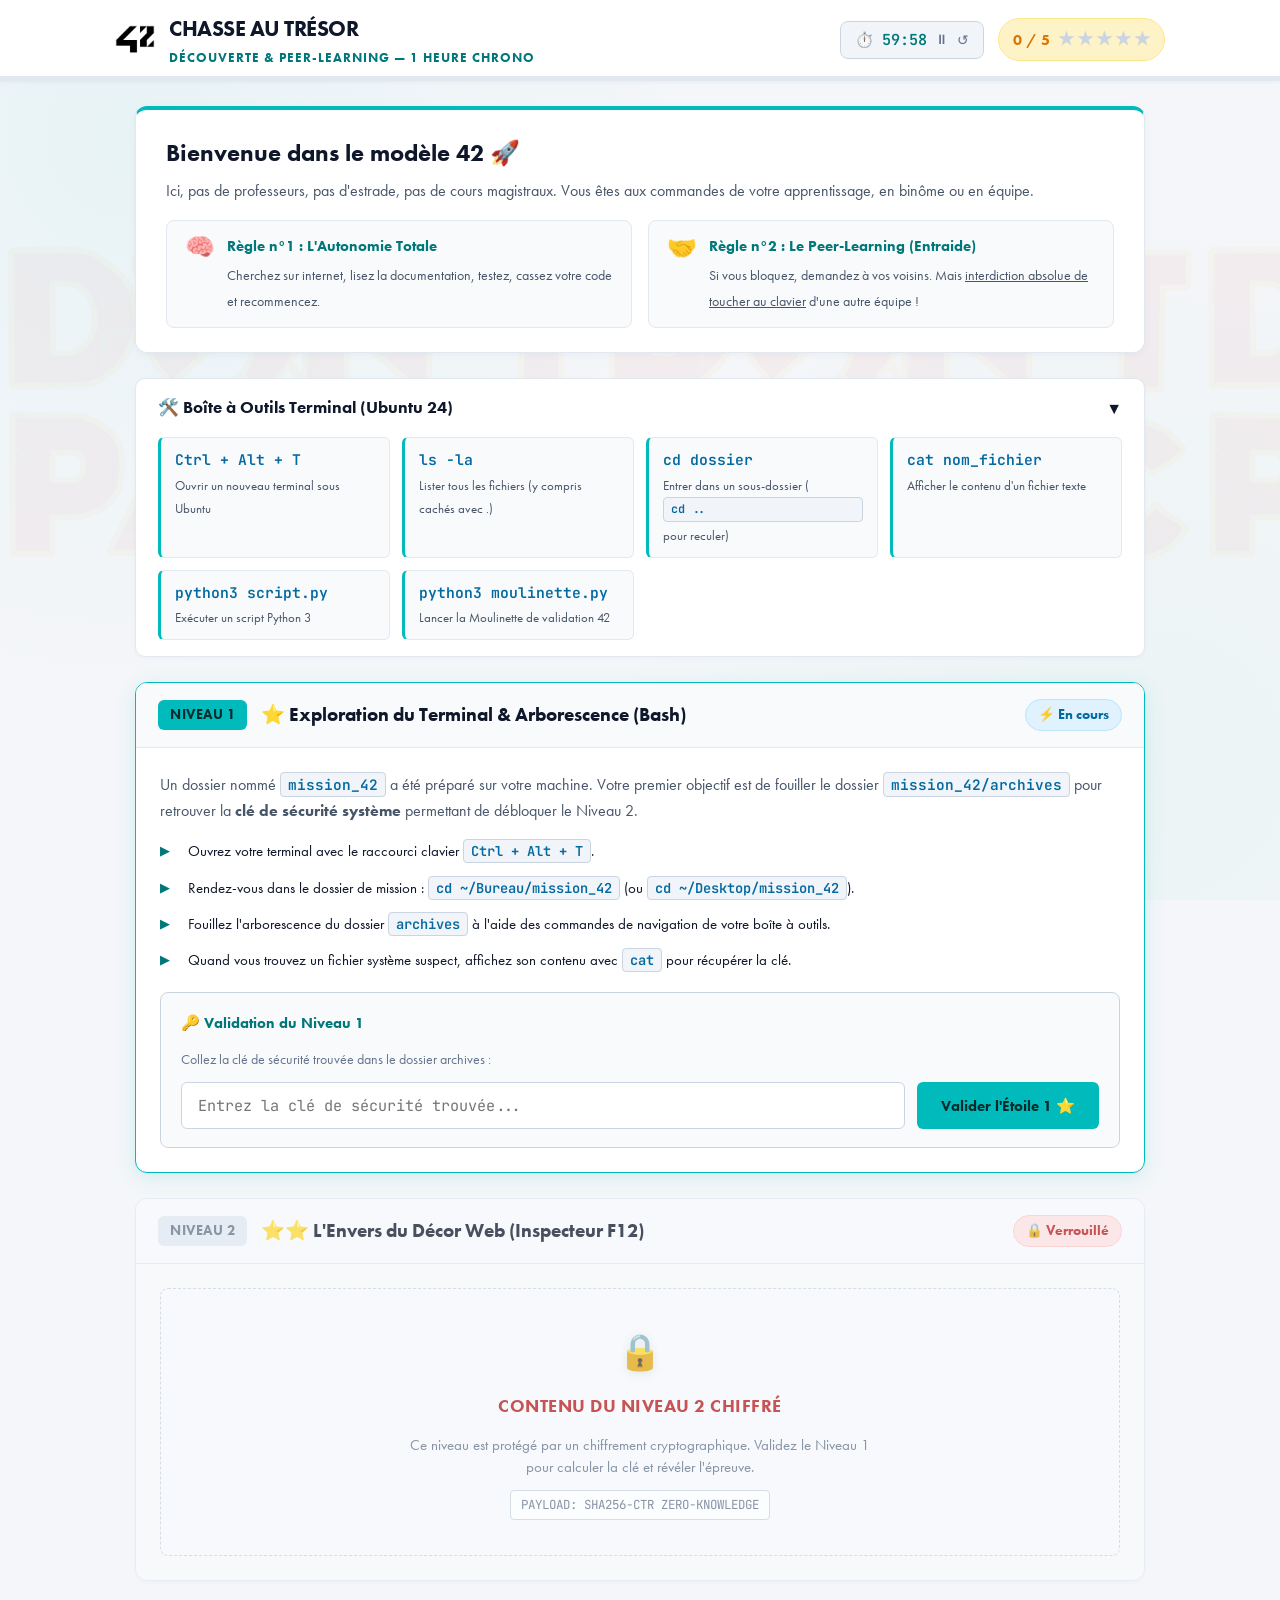
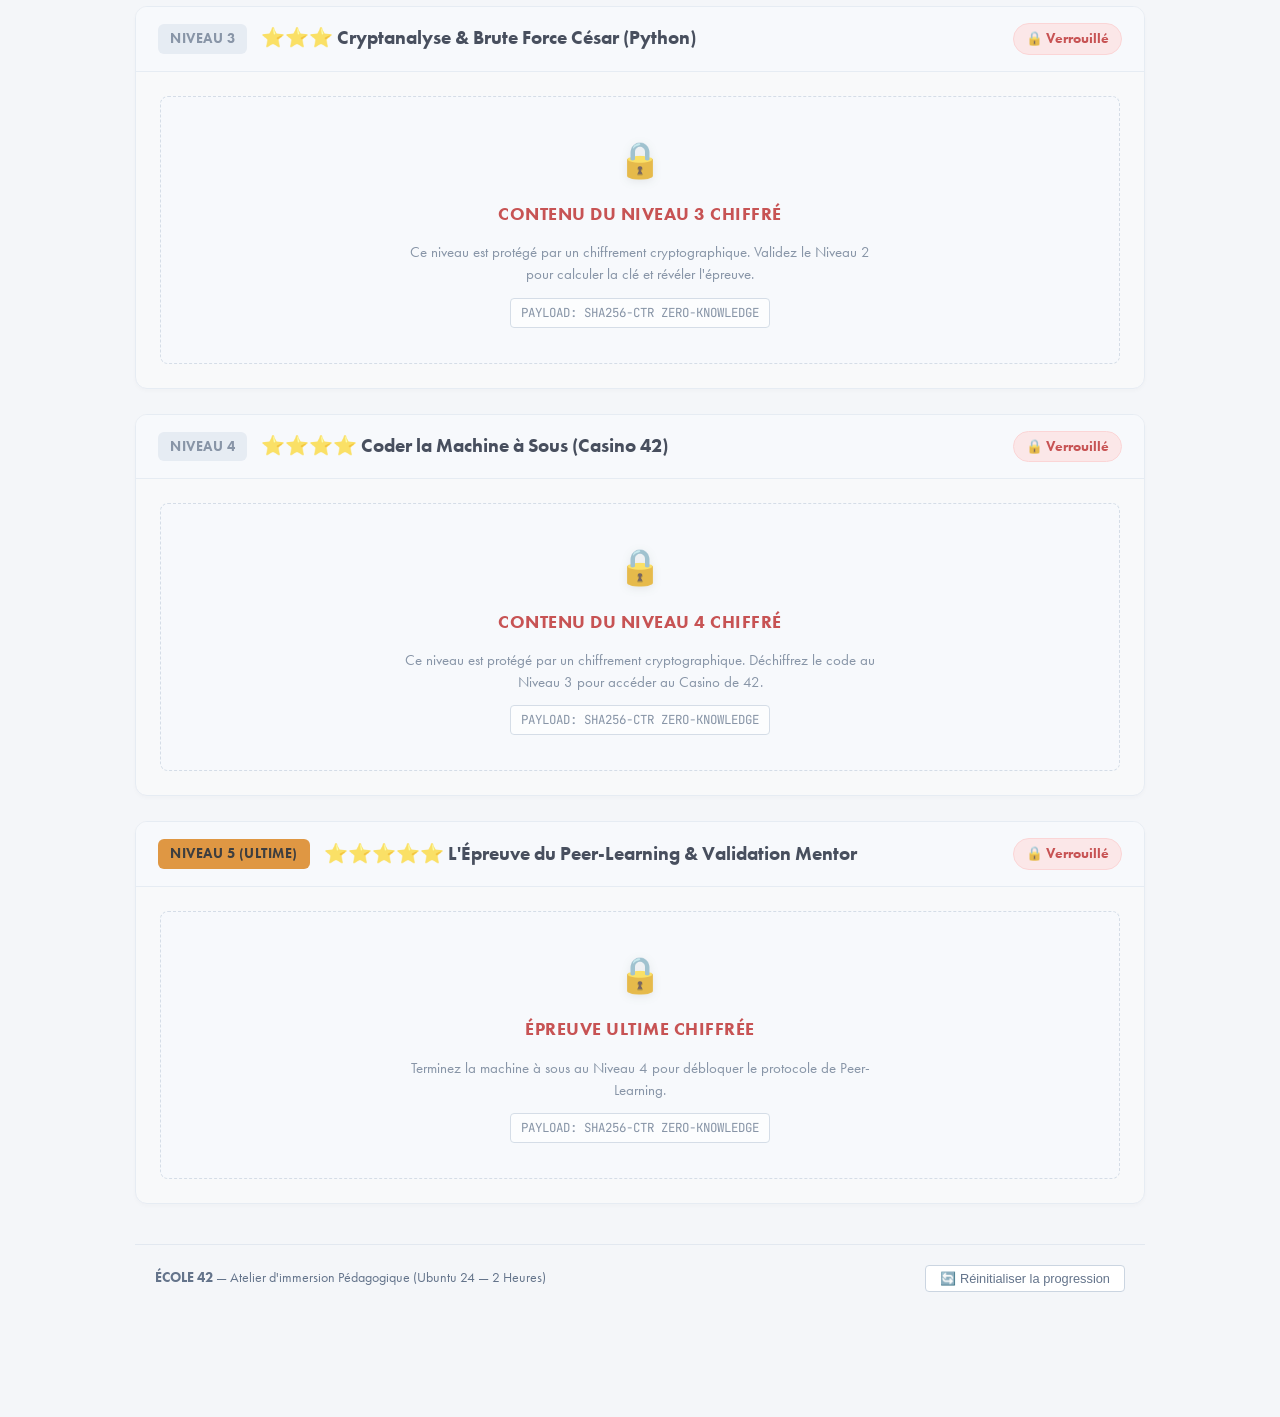
==== index.html @ 667ee12f "Initial commit: 42 Tech For All discovery workshop" ====
<!DOCTYPE html>
<html lang="fr">
<head>
    <meta charset="UTF-8">
    <meta name="viewport" content="width=device-width, initial-scale=1.0">
    <title>42 | Chasse au Trésor & Peer-Learning</title>

    <!-- Favicons -->
    <link rel="icon" type="image/svg+xml" href="favicon.svg">
    <link rel="icon" type="image/png" sizes="96x96" href="favicon-96x96.png">
    <link rel="shortcut icon" href="favicon.ico">
    <link rel="apple-touch-icon" href="apple-touch-icon.png">

    <!-- Typographies Officielles 42 (Offline Local) -->
    <link rel="stylesheet" href="fonts/fonts.css">

    <style>
        :root {
            /* Palette Thème Clair Moderne 42 */
            --bg-body: #f4f6f9;
            --bg-card: #ffffff;
            --bg-card-header: #f8fafc;
            --border-card: #e2e8f0;
            --border-active: #00babc;
            
            --accent-42: #00babc;
            --accent-42-hover: #009ea0;
            --accent-42-dark: #007779;
            --accent-gold: #d97706;
            --accent-green: #059669;
            --accent-red: #dc2626;

            --text-main: #0f172a;
            --text-muted: #64748b;
            --text-light: #475569;

            --code-bg: #1e293b;
            --code-text: #f8fafc;
            
            --font-family: 'futura-pt', -apple-system, BlinkMacSystemFont, "Segoe UI", Roboto, sans-serif;
            --font-mono: 'JetBrains Mono', monospace;
        }

        * {
            box-sizing: border-box;
            margin: 0;
            padding: 0;
        }

        body {
            font-family: var(--font-family);
            background-color: var(--bg-body);
            color: var(--text-main);
            line-height: 1.6;
            min-height: 100vh;
            position: relative;
            background-image: 
                radial-gradient(circle at 10% 15%, rgba(0, 186, 188, 0.05) 0%, transparent 40%),
                radial-gradient(circle at 90% 85%, rgba(16, 185, 129, 0.04) 0%, transparent 40%),
                linear-gradient(rgba(244, 246, 249, 0.96), rgba(244, 246, 249, 0.96)),
                url('bg.png');
            background-size: cover, cover, cover, 600px;
            background-attachment: fixed;
            padding-bottom: 80px;
        }

        /* En-tête Sticky Clair */
        .top-navbar {
            position: sticky;
            top: 0;
            z-index: 100;
            background: rgba(255, 255, 255, 0.96);
            backdrop-filter: blur(12px);
            border-bottom: 1px solid var(--border-card);
            padding: 12px 24px;
            box-shadow: 0 1px 4px rgba(0, 0, 0, 0.05);
        }

        .navbar-container {
            max-width: 1050px;
            margin: 0 auto;
            display: flex;
            justify-content: space-between;
            align-items: center;
            gap: 15px;
            flex-wrap: wrap;
        }

        .brand-section {
            display: flex;
            align-items: center;
            gap: 14px;
        }

        .logo-42-img {
            height: 40px;
            width: auto;
        }

        .brand-text h1 {
            font-size: 1.35rem;
            font-weight: 700;
            letter-spacing: -0.5px;
            color: var(--text-main);
            display: flex;
            align-items: center;
            gap: 8px;
        }

        .brand-text p {
            font-size: 0.82rem;
            color: var(--accent-42-dark);
            text-transform: uppercase;
            letter-spacing: 1px;
            font-weight: 700;
        }

        .stats-section {
            display: flex;
            align-items: center;
            gap: 14px;
            flex-wrap: wrap;
        }

        /* Badge de Mode (Contrôlé par l'Organisateur) */
        .mode-badge-box {
            display: inline-flex;
            align-items: center;
            background: #f1f5f9;
            border: 1px solid #cbd5e1;
            border-radius: 20px;
            padding: 5px 14px;
            font-size: 0.82rem;
            font-weight: 700;
            color: #334155;
            gap: 8px;
        }
        .admin-gear-btn {
            background: #00babc;
            color: #042b2b;
            border: none;
            border-radius: 12px;
            padding: 3px 8px;
            font-size: 0.75rem;
            font-weight: 800;
            cursor: pointer;
            margin-left: 6px;
            display: none;
            transition: all 0.2s;
        }
        .admin-gear-btn:hover {
            background: #008789;
            color: #fff;
        }
        .admin-choice-card {
            padding: 16px;
            border: 2px solid #e2e8f0;
            border-radius: 10px;
            cursor: pointer;
            text-align: left;
            transition: all 0.2s;
            background: #fff;
            width: 100%;
            display: flex;
            align-items: center;
            gap: 14px;
        }
        .admin-choice-card:hover {
            border-color: #00babc;
            background: #f0fdfa;
        }
        .admin-choice-card.active {
            border-color: #00babc;
            background: #f0fdfa;
            box-shadow: 0 0 0 1px #00babc;
        }

        /* Jauge de Score */
        .score-counter {
            background: #f0fdfa;
            border: 1px solid #ccfbf1;
            padding: 6px 14px;
            border-radius: 30px;
            font-weight: 700;
            color: #007779;
            display: flex;
            align-items: center;
            gap: 6px;
            font-size: 0.92rem;
        }

        /* Chronomètre */
        .timer-box {
            background: #f1f5f9;
            border: 1px solid #cbd5e1;
            padding: 6px 14px;
            border-radius: 8px;
            display: flex;
            align-items: center;
            gap: 8px;
            font-family: var(--font-mono);
            font-size: 0.95rem;
            color: var(--accent-42-dark);
            font-weight: 600;
        }

        .timer-btn {
            background: transparent;
            border: none;
            color: var(--text-muted);
            cursor: pointer;
            font-size: 0.85rem;
            transition: color 0.2s;
        }
        .timer-btn:hover { color: var(--text-main); }

        /* Étoiles du Header */
        .stars-counter {
            background: #fef3c7;
            border: 1px solid #fde68a;
            padding: 6px 14px;
            border-radius: 30px;
            font-weight: 700;
            color: var(--accent-gold);
            display: flex;
            align-items: center;
            gap: 8px;
            font-size: 0.95rem;
        }

        .stars-row {
            display: flex;
            gap: 3px;
            font-size: 1.15rem;
        }

        .star-item {
            color: #cbd5e1;
            transition: transform 0.3s ease, color 0.3s ease;
        }
        .star-item.unlocked {
            color: var(--accent-gold);
            text-shadow: 0 0 6px rgba(217, 119, 6, 0.4);
            transform: scale(1.15);
        }

        /* Barre de progression globale */
        .progress-bar-container {
            width: 100%;
            height: 4px;
            background: #e2e8f0;
            position: absolute;
            bottom: 0;
            left: 0;
        }
        .progress-bar-fill {
            height: 100%;
            background: linear-gradient(90deg, var(--accent-42), #059669);
            width: 0%;
            transition: width 0.5s cubic-bezier(0.4, 0, 0.2, 1);
        }

        /* Container Principal */
        .main-wrapper {
            max-width: 1050px;
            margin: 25px auto;
            padding: 0 20px;
        }

        /* Intro Banner */
        .hero-banner {
            background: #ffffff;
            border: 1px solid var(--border-card);
            border-top: 4px solid var(--accent-42);
            border-radius: 12px;
            padding: 24px 30px;
            margin-bottom: 25px;
            box-shadow: 0 2px 8px rgba(0, 0, 0, 0.04);
        }

        .hero-banner h2 {
            font-size: 1.5rem;
            margin-bottom: 6px;
            color: var(--text-main);
        }

        .hero-banner p {
            color: var(--text-light);
            font-size: 1rem;
            margin-bottom: 16px;
        }

        .rules-badge-grid {
            display: grid;
            grid-template-columns: repeat(auto-fit, minmax(280px, 1fr));
            gap: 16px;
        }

        .rule-card {
            background: #f8fafc;
            border: 1px solid var(--border-card);
            border-radius: 8px;
            padding: 14px 18px;
            display: flex;
            align-items: flex-start;
            gap: 12px;
        }

        .rule-card .rule-icon {
            font-size: 1.5rem;
            line-height: 1;
        }

        .rule-card strong {
            display: block;
            color: var(--accent-42-dark);
            font-size: 0.92rem;
            margin-bottom: 4px;
        }

        .rule-card span {
            font-size: 0.85rem;
            color: var(--text-light);
        }

        /* Fiche de Survie Terminal */
        .survival-box {
            background: #ffffff;
            border: 1px solid var(--border-card);
            border-radius: 10px;
            padding: 16px 22px;
            margin-bottom: 25px;
            box-shadow: 0 1px 4px rgba(0,0,0,0.03);
        }

        .survival-title {
            display: flex;
            align-items: center;
            justify-content: space-between;
            cursor: pointer;
            user-select: none;
        }

        .survival-title h3 {
            font-size: 1.05rem;
            color: var(--text-main);
            display: flex;
            align-items: center;
            gap: 10px;
        }

        .survival-content {
            margin-top: 15px;
            display: grid;
            grid-template-columns: repeat(auto-fit, minmax(210px, 1fr));
            gap: 12px;
            font-size: 0.9rem;
        }

        .survival-item {
            background: #f8fafc;
            padding: 10px 14px;
            border-radius: 6px;
            border: 1px solid var(--border-card);
            border-left: 3px solid var(--accent-42);
        }

        .survival-item code {
            font-family: var(--font-mono);
            color: #0369a1;
            font-size: 0.92rem;
            font-weight: 600;
            display: block;
            margin-bottom: 2px;
        }

        .survival-item span {
            color: var(--text-light);
            font-size: 0.82rem;
        }

        /* Cartes de Niveau (CTF Cards) */
        .level-card {
            background: var(--bg-card);
            border: 1px solid var(--border-card);
            border-radius: 12px;
            margin-bottom: 25px;
            overflow: hidden;
            transition: all 0.3s ease;
            position: relative;
            box-shadow: 0 2px 6px rgba(0, 0, 0, 0.03);
        }

        .level-card.active {
            border-color: var(--accent-42);
            box-shadow: 0 4px 20px rgba(0, 186, 188, 0.15);
        }

        .level-card.completed {
            border-color: #a7f3d0;
        }

        .level-card.locked {
            opacity: 0.75;
            background: #fafafa;
        }

        .level-card-header {
            background: var(--bg-card-header);
            padding: 16px 22px;
            display: flex;
            justify-content: space-between;
            align-items: center;
            border-bottom: 1px solid var(--border-card);
        }

        .level-card-title {
            display: flex;
            align-items: center;
            gap: 14px;
        }

        .level-badge {
            background: var(--accent-42);
            color: #042b2b;
            font-weight: 700;
            font-size: 0.85rem;
            padding: 4px 12px;
            border-radius: 6px;
            text-transform: uppercase;
            letter-spacing: 0.5px;
        }

        .level-card.completed .level-badge {
            background: var(--accent-green);
            color: #fff;
        }

        .level-card.locked .level-badge {
            background: #e2e8f0;
            color: #64748b;
        }

        .level-card-title h3 {
            font-size: 1.2rem;
            font-weight: 700;
            color: var(--text-main);
        }

        .level-status-pill {
            display: flex;
            align-items: center;
            gap: 6px;
            font-size: 0.85rem;
            font-weight: 600;
            padding: 4px 12px;
            border-radius: 20px;
        }

        .status-locked {
            background: #fee2e2;
            color: #b91c1c;
            border: 1px solid #fecaca;
        }

        .status-active {
            background: #e0f2fe;
            color: #0369a1;
            border: 1px solid #bae6fd;
            animation: pulse-glow 2s infinite;
        }

        .status-completed {
            background: #dcfce7;
            color: #15803d;
            border: 1px solid #bbf7d0;
        }

        @keyframes pulse-glow {
            0%, 100% { box-shadow: 0 0 4px rgba(0, 186, 188, 0.2); }
            50% { box-shadow: 0 0 10px rgba(0, 186, 188, 0.4); }
        }

        .level-card-body {
            padding: 24px;
            position: relative;
        }

        /* Placeholders de chiffrement (Zero-Knowledge) */
        .locked-vault {
            padding: 35px 20px;
            text-align: center;
            display: flex;
            flex-direction: column;
            align-items: center;
            gap: 12px;
            background: #f8fafc;
            border-radius: 8px;
            border: 1.5px dashed #cbd5e1;
        }

        .vault-icon {
            font-size: 2.2rem;
            filter: drop-shadow(0 2px 4px rgba(0, 0, 0, 0.1));
        }

        .locked-vault h4 {
            font-size: 1.15rem;
            color: #b91c1c;
            letter-spacing: 0.5px;
        }

        .locked-vault p {
            font-size: 0.92rem;
            color: var(--text-muted);
            max-width: 480px;
            line-height: 1.5;
        }

        .vault-badge {
            font-family: var(--font-mono);
            font-size: 0.78rem;
            background: #ffffff;
            color: #64748b;
            padding: 4px 10px;
            border-radius: 4px;
            border: 1px solid #cbd5e1;
        }

        /* Typo et Blocs */
        p.desc {
            color: var(--text-light);
            margin-bottom: 16px;
            font-size: 1rem;
        }

        ul.step-list {
            list-style: none;
            margin: 16px 0;
        }

        ul.step-list li {
            position: relative;
            padding-left: 28px;
            margin-bottom: 12px;
            color: var(--text-main);
            font-size: 0.95rem;
        }

        ul.step-list li::before {
            content: "▶";
            position: absolute;
            left: 0;
            color: var(--accent-42-dark);
            font-size: 0.8rem;
            top: 2px;
        }

        code.inline {
            font-family: var(--font-mono);
            background: #f1f5f9;
            color: #0369a1;
            border: 1px solid #cbd5e1;
            padding: 2px 7px;
            border-radius: 4px;
            font-size: 0.9em;
            font-weight: 600;
        }

        /* Bloc de code avec barre d'outils */
        .code-container {
            position: relative;
            background: var(--code-bg);
            border: 1px solid #334155;
            border-radius: 8px;
            margin: 16px 0 24px 0;
            overflow: hidden;
            box-shadow: 0 4px 12px rgba(15, 23, 42, 0.08);
        }

        .code-header {
            background: #0f172a;
            padding: 8px 16px;
            display: flex;
            justify-content: space-between;
            align-items: center;
            border-bottom: 1px solid #334155;
            font-size: 0.85rem;
            color: #94a3b8;
            font-family: var(--font-mono);
        }

        .copy-btn {
            background: rgba(255, 255, 255, 0.1);
            border: 1px solid #475569;
            color: #e2e8f0;
            padding: 4px 10px;
            border-radius: 4px;
            cursor: pointer;
            font-size: 0.8rem;
            transition: all 0.2s;
        }
        .copy-btn:hover {
            background: var(--accent-42);
            color: #000;
            border-color: var(--accent-42);
        }

        pre {
            padding: 16px;
            overflow-x: auto;
            font-family: var(--font-mono);
            font-size: 0.88rem;
            line-height: 1.5;
            color: #f8fafc;
        }

        .code-comment { color: #94a3b8; font-style: italic; }
        .code-keyword { color: #f472b6; font-weight: 600; }
        .code-highlight {
            background: rgba(245, 158, 11, 0.25);
            color: #fde047;
            padding: 1px 4px;
            border-radius: 3px;
            font-weight: 600;
        }

        /* Bouton Lien Action */
        .action-link-btn {
            display: inline-block;
            background: #00babc;
            color: #042b2b;
            text-decoration: none;
            font-weight: 700;
            padding: 8px 16px;
            border-radius: 6px;
            margin-top: 6px;
            transition: background 0.2s, transform 0.1s;
        }
        .action-link-btn:hover {
            background: #009ea0;
            transform: translateY(-1px);
        }

        /* Callouts */
        .rules-callout {
            background: #f0fdfa;
            border: 1px solid #ccfbf1;
            border-left: 4px solid var(--accent-42);
            padding: 14px 18px;
            border-radius: 6px;
            margin-bottom: 18px;
        }
        .rules-callout strong {
            color: var(--accent-42-dark);
            display: block;
            margin-bottom: 4px;
        }
        .rules-callout span {
            font-size: 0.92rem;
            color: var(--text-light);
        }

        .mentor-callout {
            background: #fffbeb;
            border: 1px solid #fef3c7;
            border-left: 4px solid #f59e0b;
            padding: 16px 20px;
            border-radius: 6px;
            margin-bottom: 20px;
        }
        .mentor-callout strong {
            color: #b45309;
            display: block;
            margin-bottom: 6px;
            font-size: 1.05rem;
        }

        /* Widget d'Indices & Pénalités (Mode Collège / Lycée) */
        .hint-widget {
            background: #f8fafc;
            border: 1px solid #e2e8f0;
            border-radius: 8px;
            padding: 12px 16px;
            margin: 18px 0;
        }

        .hint-header {
            display: flex;
            justify-content: space-between;
            align-items: center;
            flex-wrap: wrap;
            gap: 10px;
        }

        .hint-btn {
            background: #fff;
            border: 1.5px solid #cbd5e1;
            color: #334155;
            padding: 6px 14px;
            border-radius: 20px;
            font-size: 0.85rem;
            font-weight: 600;
            cursor: pointer;
            transition: all 0.2s;
        }
        .hint-btn:hover {
            border-color: #f59e0b;
            color: #b45309;
            background: #fffbeb;
        }
        .hint-btn.warning {
            border-color: #ef4444;
            color: #dc2626;
            background: #fef2f2;
        }

        .hint-points-status {
            font-size: 0.82rem;
            font-weight: 700;
            color: #64748b;
            font-family: var(--font-mono);
        }

        .hint-box {
            margin-top: 10px;
            padding: 12px 14px;
            background: #fffdf5;
            border: 1px solid #fef3c7;
            border-left: 3px solid #f59e0b;
            border-radius: 4px;
            font-size: 0.9rem;
            color: #78350f;
            line-height: 1.5;
        }

        /* Boîte de validation CTF */
        .validation-box {
            background: #f8fafc;
            border: 1px solid #cbd5e1;
            border-radius: 8px;
            padding: 18px 20px;
            margin-top: 20px;
            display: flex;
            flex-direction: column;
            gap: 12px;
        }

        .validation-box.mentor-box {
            border-color: #fde68a;
            background: #fffdf5;
        }

        .validation-header {
            display: flex;
            align-items: center;
            justify-content: space-between;
        }

        .validation-title {
            font-size: 0.95rem;
            font-weight: 700;
            color: var(--accent-42-dark);
            display: flex;
            align-items: center;
            gap: 8px;
        }

        .mentor-box .validation-title {
            color: #b45309;
        }

        .mentor-tag {
            font-size: 0.8rem;
            color: #b45309;
            font-weight: 700;
            background: #fef3c7;
            padding: 2px 8px;
            border-radius: 12px;
            border: 1px solid #fde68a;
        }

        .validation-hint {
            font-size: 0.88rem;
            color: var(--text-muted);
        }

        .validation-form {
            display: flex;
            gap: 12px;
            flex-wrap: wrap;
        }

        .validation-input {
            flex: 1;
            min-width: 260px;
            background: #ffffff;
            border: 1.5px solid #cbd5e1;
            border-radius: 6px;
            padding: 12px 16px;
            font-family: var(--font-mono);
            font-size: 0.95rem;
            color: var(--text-main);
            outline: none;
            transition: border-color 0.2s, box-shadow 0.2s;
        }

        .validation-input:focus {
            border-color: var(--accent-42);
            box-shadow: 0 0 0 3px rgba(0, 186, 188, 0.15);
        }

        .validate-btn {
            background: var(--accent-42);
            color: #042b2b;
            border: none;
            border-radius: 6px;
            padding: 12px 24px;
            font-weight: 700;
            font-family: var(--font-family);
            font-size: 0.95rem;
            cursor: pointer;
            transition: all 0.2s;
            display: flex;
            align-items: center;
            gap: 8px;
        }

        .validate-btn:hover {
            background: var(--accent-42-hover);
            transform: translateY(-1px);
            box-shadow: 0 4px 10px rgba(0, 186, 188, 0.25);
        }

        .mentor-btn {
            background: #f59e0b;
            color: #000;
        }
        .mentor-btn:hover {
            background: #d97706;
            color: #fff;
            box-shadow: 0 4px 10px rgba(245, 158, 11, 0.3);
        }

        .feedback-msg {
            font-size: 0.88rem;
            display: none;
            align-items: center;
            gap: 6px;
        }

        .feedback-msg.error {
            display: flex;
            color: #b91c1c;
            font-weight: 600;
        }

        .feedback-msg.success {
            display: flex;
            color: #15803d;
            font-weight: 600;
        }

        /* Modal de Victoire Finale */
        .victory-modal {
            display: none;
            position: fixed;
            top: 0;
            left: 0;
            width: 100%;
            height: 100%;
            background: rgba(15, 23, 42, 0.6);
            backdrop-filter: blur(6px);
            z-index: 999;
            justify-content: center;
            align-items: center;
            padding: 20px;
        }

        .victory-card {
            background: #ffffff;
            border: 2px solid #f59e0b;
            box-shadow: 0 20px 40px rgba(0, 0, 0, 0.15);
            border-radius: 16px;
            max-width: 580px;
            width: 100%;
            padding: 40px;
            text-align: center;
            position: relative;
            animation: modal-pop 0.5s cubic-bezier(0.175, 0.885, 0.32, 1.275);
        }

        @keyframes modal-pop {
            0% { transform: scale(0.85); opacity: 0; }
            100% { transform: scale(1); opacity: 1; }
        }

        .victory-stars {
            font-size: 2.4rem;
            color: #f59e0b;
            margin-bottom: 12px;
            letter-spacing: 4px;
        }

        .victory-card h2 {
            font-size: 2rem;
            color: var(--text-main);
            margin-bottom: 10px;
        }

        .victory-card p {
            color: var(--text-light);
            font-size: 1.05rem;
            margin-bottom: 24px;
            line-height: 1.6;
        }

        .victory-btn {
            background: linear-gradient(135deg, var(--accent-42), #059669);
            color: #ffffff;
            font-weight: 700;
            font-size: 1rem;
            padding: 12px 32px;
            border-radius: 30px;
            border: none;
            cursor: pointer;
            transition: transform 0.2s;
        }
        .victory-btn:hover { transform: scale(1.04); }

        /* Canvas de Confettis */
        #confetti-canvas {
            position: fixed;
            top: 0;
            left: 0;
            width: 100%;
            height: 100%;
            pointer-events: none;
            z-index: 1000;
        }

        /* Footer */
        .site-footer {
            max-width: 1050px;
            margin: 40px auto 0 auto;
            padding: 20px;
            border-top: 1px solid var(--border-card);
            display: flex;
            justify-content: space-between;
            align-items: center;
            color: var(--text-muted);
            font-size: 0.85rem;
            flex-wrap: wrap;
            gap: 10px;
        }

        .reset-btn {
            background: #ffffff;
            border: 1px solid #cbd5e1;
            color: var(--text-muted);
            padding: 5px 14px;
            border-radius: 4px;
            font-size: 0.8rem;
            cursor: pointer;
            transition: all 0.2s;
        }
        .reset-btn:hover { color: #b91c1c; border-color: #b91c1c; }

        @media (max-width: 768px) {
            .navbar-container { flex-direction: column; align-items: flex-start; }
            .stats-section { width: 100%; justify-content: space-between; }
            .validation-form { flex-direction: column; }
            .validate-btn { width: 100%; justify-content: center; }
        }
    </style>
</head>
<body>

    <canvas id="confetti-canvas"></canvas>

    <!-- Top Sticky Bar (Clair & Épuré) -->
    <header class="top-navbar">
        <div class="navbar-container">
            <div class="brand-section">
                <img src="42.png" alt="42 Logo" class="logo-42-img">
                <div class="brand-text">
                    <h1>CHASSE AU TRÉSOR</h1>
                    <p>Découverte & Peer-Learning — 1 Heure Chrono</p>
                </div>
            </div>

            <div class="stats-section">
                <!-- Score Points (Visible uniquement si Mode Collège) -->
                <div class="score-counter" id="score-counter-box" style="display: none;" title="Score total de la mission">
                    <span>🏆</span>
                    <span id="score-display">0 / 500 pts</span>
                </div>

                <!-- Chronomètre -->
                <div class="timer-box" title="Temps restant pour l'activité">
                    <span>⏱️</span>
                    <span id="timer-display">60:00</span>
                    <button class="timer-btn" id="timer-toggle-btn" onclick="toggleTimer()">▶</button>
                    <button class="timer-btn" onclick="resetTimer()">↺</button>
                </div>

                <!-- Étoiles débloquées -->
                <div class="stars-counter">
                    <span id="stars-text">0 / 5</span>
                    <div class="stars-row" id="stars-row">
                        <span class="star-item" id="star-1">★</span>
                        <span class="star-item" id="star-2">★</span>
                        <span class="star-item" id="star-3">★</span>
                        <span class="star-item" id="star-4">★</span>
                        <span class="star-item" id="star-5">★</span>
                    </div>
                </div>
            </div>
        </div>

        <div class="progress-bar-container">
            <div class="progress-bar-fill" id="progress-bar"></div>
        </div>
    </header>

    <main class="main-wrapper">

        <!-- Bannière d'introduction -->
        <section class="hero-banner">
            <h2>Bienvenue dans le modèle 42 🚀</h2>
            <p>Ici, pas de professeurs, pas d'estrade, pas de cours magistraux. Vous êtes aux commandes de votre apprentissage, en binôme ou en équipe.</p>
            
            <div class="rules-badge-grid">
                <div class="rule-card">
                    <div class="rule-icon">🧠</div>
                    <div>
                        <strong>Règle n°1 : L'Autonomie Totale</strong>
                        <span>Cherchez sur internet, lisez la documentation, testez, cassez votre code et recommencez.</span>
                    </div>
                </div>
                <div class="rule-card">
                    <div class="rule-icon">🤝</div>
                    <div>
                        <strong>Règle n°2 : Le Peer-Learning (Entraide)</strong>
                        <span>Si vous bloquez, demandez à vos voisins. Mais <u>interdiction absolue de toucher au clavier</u> d'une autre équipe !</span>
                    </div>
                </div>
            </div>
        </section>

        <!-- Fiche de Survie Terminal -->
        <section class="survival-box">
            <div class="survival-title" onclick="toggleSurvival()">
                <h3>🛠️ Boîte à Outils Terminal (Ubuntu 24)</h3>
                <span id="survival-toggle-icon">▼</span>
            </div>
            <div class="survival-content" id="survival-content">
                <div class="survival-item">
                    <code>Ctrl + Alt + T</code>
                    <span>Ouvrir un nouveau terminal sous Ubuntu</span>
                </div>
                <div class="survival-item">
                    <code>ls -la</code>
                    <span>Lister tous les fichiers (y compris cachés avec .)</span>
                </div>
                <div class="survival-item">
                    <code>cd dossier</code>
                    <span>Entrer dans un sous-dossier (<code class="inline">cd ..</code> pour reculer)</span>
                </div>
                <div class="survival-item">
                    <code>cat nom_fichier</code>
                    <span>Afficher le contenu d'un fichier texte</span>
                </div>
                <div class="survival-item">
                    <code>python3 script.py</code>
                    <span>Exécuter un script Python 3</span>
                </div>
                <div class="survival-item">
                    <code>python3 moulinette.py</code>
                    <span>Lancer la Moulinette de validation 42</span>
                </div>
            </div>
        </section>

        <!-- ============================================================== -->
        <!-- NIVEAU 1 : Visible dès le départ (Exercice révisé) -->
        <!-- ============================================================== -->
        <article class="level-card active" id="card-level-1">
            <div class="level-card-header">
                <div class="level-card-title">
                    <span class="level-badge">Niveau 1</span>
                    <h3>⭐ Exploration du Terminal & Arborescence (Bash)</h3>
                </div>
                <span class="level-status-pill status-active" id="badge-level-1">⚡ En cours</span>
            </div>

            <div class="level-card-body" id="body-level-1">
                <p class="desc">Un dossier nommé <code class="inline">mission_42</code> a été préparé sur votre machine. Votre premier objectif est de fouiller le dossier <code class="inline">mission_42/archives</code> pour retrouver la <strong>clé de sécurité système</strong> permettant de débloquer le Niveau 2.</p>

                <ul class="step-list">
                    <li>Ouvrez votre terminal avec le raccourci clavier <code class="inline">Ctrl + Alt + T</code>.</li>
                    <li>Rendez-vous dans le dossier de mission : <code class="inline">cd ~/Bureau/mission_42</code> (ou <code class="inline">cd ~/Desktop/mission_42</code>).</li>
                    <li>Fouillez l'arborescence du dossier <code class="inline">archives</code> à l'aide des commandes de navigation de votre boîte à outils.</li>
                    <li>Quand vous trouvez un fichier système suspect, affichez son contenu avec <code class="inline">cat</code> pour récupérer la clé.</li>
                </ul>

                <!-- WIDGET D'INDICE (MODE COLLÈGE / LYCÉE) -->
                <div class="hint-widget" id="hint-widget-1">
                    <div class="hint-header">
                        <button class="hint-btn" id="hint-btn-1" onclick="requestHint(1)">💡 Demander un indice (-50 pts)</button>
                        <span class="hint-points-status" id="hint-pts-1">Valeur : 100 / 100 pts</span>
                    </div>
                    <div class="hint-box" id="hint-box-1" style="display: none;"></div>
                </div>

                <div class="validation-box">
                    <div class="validation-header">
                        <span class="validation-title">🔑 Validation du Niveau 1</span>
                    </div>
                    <p class="validation-hint">Collez la clé de sécurité trouvée dans le dossier archives :</p>
                    <div class="validation-form">
                        <input type="text" class="validation-input" id="input-level-1" placeholder="Entrez la clé de sécurité trouvée..." autocomplete="off">
                        <button class="validate-btn" onclick="validateLevel1()">Valider l'Étoile 1 ⭐</button>
                    </div>
                    <div class="feedback-msg" id="feedback-level-1"></div>
                </div>
            </div>
        </article>

        <!-- ============================================================== -->
        <!-- NIVEAU 2 : Chiffré (Zero-Knowledge) -->
        <!-- ============================================================== -->
        <article class="level-card locked" id="card-level-2">
            <div class="level-card-header">
                <div class="level-card-title">
                    <span class="level-badge">Niveau 2</span>
                    <h3>⭐⭐ L'Envers du Décor Web (Inspecteur F12)</h3>
                </div>
                <span class="level-status-pill status-locked" id="badge-level-2">🔒 Verrouillé</span>
            </div>

            <div class="level-card-body" id="body-level-2">
                <div class="locked-vault">
                    <div class="vault-icon">🔒</div>
                    <h4>CONTENU DU NIVEAU 2 CHIFFRÉ</h4>
                    <p>Ce niveau est protégé par un chiffrement cryptographique. Validez le Niveau 1 pour calculer la clé et révéler l'épreuve.</p>
                    <span class="vault-badge">PAYLOAD: SHA256-CTR ZERO-KNOWLEDGE</span>
                </div>
            </div>
        </article>

        <!-- ============================================================== -->
        <!-- NIVEAU 3 : Chiffré (Zero-Knowledge) -->
        <!-- ============================================================== -->
        <article class="level-card locked" id="card-level-3">
            <div class="level-card-header">
                <div class="level-card-title">
                    <span class="level-badge">Niveau 3</span>
                    <h3>⭐⭐⭐ Cryptanalyse & Brute Force César (Python)</h3>
                </div>
                <span class="level-status-pill status-locked" id="badge-level-3">🔒 Verrouillé</span>
            </div>

            <div class="level-card-body" id="body-level-3">
                <div class="locked-vault">
                    <div class="vault-icon">🔒</div>
                    <h4>CONTENU DU NIVEAU 3 CHIFFRÉ</h4>
                    <p>Ce niveau est protégé par un chiffrement cryptographique. Validez le Niveau 2 pour calculer la clé et révéler l'épreuve.</p>
                    <span class="vault-badge">PAYLOAD: SHA256-CTR ZERO-KNOWLEDGE</span>
                </div>
            </div>
        </article>

        <!-- ============================================================== -->
        <!-- NIVEAU 4 : Chiffré (Zero-Knowledge) -->
        <!-- ============================================================== -->
        <article class="level-card locked" id="card-level-4">
            <div class="level-card-header">
                <div class="level-card-title">
                    <span class="level-badge">Niveau 4</span>
                    <h3>⭐⭐⭐⭐ Coder la Machine à Sous (Casino 42)</h3>
                </div>
                <span class="level-status-pill status-locked" id="badge-level-4">🔒 Verrouillé</span>
            </div>

            <div class="level-card-body" id="body-level-4">
                <div class="locked-vault">
                    <div class="vault-icon">🔒</div>
                    <h4>CONTENU DU NIVEAU 4 CHIFFRÉ</h4>
                    <p>Ce niveau est protégé par un chiffrement cryptographique. Déchiffrez le code au Niveau 3 pour accéder au Casino de 42.</p>
                    <span class="vault-badge">PAYLOAD: SHA256-CTR ZERO-KNOWLEDGE</span>
                </div>
            </div>
        </article>

        <!-- ============================================================== -->
        <!-- NIVEAU 5 : Chiffré (Zero-Knowledge) -->
        <!-- ============================================================== -->
        <article class="level-card locked" id="card-level-5">
            <div class="level-card-header">
                <div class="level-card-title">
                    <span class="level-badge" style="background: var(--accent-gold); color: #000;">Niveau 5 (Ultime)</span>
                    <h3>⭐⭐⭐⭐⭐ L'Épreuve du Peer-Learning & Validation Mentor</h3>
                </div>
                <span class="level-status-pill status-locked" id="badge-level-5">🔒 Verrouillé</span>
            </div>

            <div class="level-card-body" id="body-level-5">
                <div class="locked-vault">
                    <div class="vault-icon">🔒</div>
                    <h4>ÉPREUVE ULTIME CHIFFRÉE</h4>
                    <p>Terminez la machine à sous au Niveau 4 pour débloquer le protocole de Peer-Learning.</p>
                    <span class="vault-badge">PAYLOAD: SHA256-CTR ZERO-KNOWLEDGE</span>
                </div>
            </div>
        </article>

        <!-- Footer -->
        <footer class="site-footer">
            <div>
                <strong>ÉCOLE 42</strong> — Atelier d'immersion Pédagogique (Ubuntu 24 — 2 Heures)
            </div>
            <div>
                <button class="reset-btn" onclick="confirmResetProgress()">🔄 Réinitialiser la progression</button>
            </div>
        </footer>

    </main>

    <!-- Modal Victoire Finale -->
    <div class="victory-modal" id="victory-modal">
        <div id="victory-modal-content"></div>
    </div>

    <!-- Modal Admin (Uniquement accessible sur le poste hôte/serveur) -->
    <div class="victory-modal" id="admin-modal" style="display: none; background: rgba(15, 23, 42, 0.75);">
        <div class="victory-card" style="max-width: 480px; text-align: left; padding: 28px;">
            <div style="display: flex; justify-content: space-between; align-items: center; margin-bottom: 12px;">
                <h3 style="margin: 0; font-size: 1.25rem; color: #0f172a;">🛡️ Panneau Organisateur (Admin)</h3>
                <button onclick="closeAdminModal()" style="background: none; border: none; font-size: 1.4rem; cursor: pointer; color: #64748b;">✕</button>
            </div>
            <p style="font-size: 0.88rem; color: #64748b; margin-bottom: 20px;">
                Basculez le mode d'atelier en direct pour <strong>tous les postes de la salle</strong> :
            </p>

            <div style="display: flex; flex-direction: column; gap: 12px; margin-bottom: 24px;">
                <button class="admin-choice-card" id="admin-card-intermediate" onclick="setServerMode('intermediate')">
                    <span style="font-size: 1.6rem;">🎓</span>
                    <div>
                        <strong style="display: block; font-size: 1rem; color: #0f172a;">Mode Lycée (Intermédiaire)</strong>
                        <span style="font-size: 0.82rem; color: #64748b;">Esprit 42 pur : Aucun indice pré-mâché, 100% peer-learning.</span>
                    </div>
                </button>
                <button class="admin-choice-card" id="admin-card-easy" onclick="setServerMode('easy')">
                    <span style="font-size: 1.6rem;">🎒</span>
                    <div>
                        <strong style="display: block; font-size: 1rem; color: #0f172a;">Mode Collège (Facile)</strong>
                        <span style="font-size: 0.82rem; color: #64748b;">Indices progressifs (-50 pts puis 0 pt) et score sur 500 pts.</span>
                    </div>
                </button>
            </div>

            <div style="display: flex; justify-content: space-between; align-items: center;">
                <span id="admin-sync-status" style="font-size: 0.8rem; color: #059669;">✓ Connecté au serveur 42</span>
                <button class="validate-btn" onclick="closeAdminModal()" style="padding: 8px 18px; font-size: 0.9rem;">Fermer</button>
            </div>
        </div>
    </div>

    <!-- MOTEUR CRYPTOGRAPHIQUE, SYSTÈME D'INDICES & SCORING -->
    <script>
        // ==============================================================================
        // PAYLOADS CHIFFRÉS ZERO-KNOWLEDGE (Impossible de les lire sans les clés !)
        // ==============================================================================
        const ENCRYPTED_PAYLOADS = {
    "level2": "LicUqJ5W0+27+q0rcBtSR1AtbJ/J68+0jy/LCs9VA6aoKtasG+QIGRAtRxZYERebQDc6hI00t3dLO0ARzpRcslY4ko7UbVNQ5hz3UklUfC1jzkrOADjC91s4hAnHr0kMyXC7vPE2KHZPrwiSqkEsTLA1yBdBbodfCWkCSOHtWR2qfOJvgPLkUQUyyoQC/8XySvcv/E1kpRu1mq3M+dPB49kwPq5cU9cmMSmDYbB6ssFxF8NCO8KC/gK1l3etOfdcl/VHjSs1AXW90cBZmQeaAEKzWk7TGSdhroRb5tmIEF+spGjCRLPlalwUsRatwIjSxBm3XIZyX2vdyd94cu1b7e1ucyK4gpInDm0eijz3OmaVCq/EKrPMHCJqBQjG3ENTCMuApFRu2e3Q8g0+S9nrB0aWlNx5Sw0R003GsoW8prYg8k/3UmitLcpv6sazmw3LTXGS/9JEyyUGAi2EuvpQTpesUJ5hG3iMQFKRDQw7MMqkAMlMsrf2jaQ7lk3tIoeTy/hr2USe5Re9pIkjOlbNDH7qPmQxix+Efg8QQheb0PEyze/B0puAPvFuznTRQX/6oyabeRlwHVX4tCOZwsyCyhYg1k6DsBfde6XI6RntQDaPT/haoPxXzhtKINKrXHDHdNpjN82W8lbptCrX1uHuz7D6bYoMCmHuubnYbAjoBi1AAzW43UI130tpvbY+6INy4MIfwNafyHe7HLPeSxn+PUhFpmpnQtYb/UOMUFkbzQZZ12OJRXiJDvklKUKh9Cvo6l+w8BqIreAwm8ay7OsTZEPQdVfRXM6LKSq8QOPkbLqaHBuEr7g49j4qQtd9NXl8bYoXWhTe0ClkChiRel3eW98n6wwMmaYm2rjcW6MWO7CDpEsT/wHFawJ8zMHlpBgNS6f7ALiW+xp/jCZBT9El3axucgT1r1IlzkI7++IVFG3jj/uyr12RWcgWsySiHT4zudx/HaaQJ2e51SAmbbxMsIWfu/+9sKFjFoOq69LN1J38QuqYKhouF/hy0Q/f8iq/Ye2669zOSXERixYTFCjvTPU5nkgsrbaoTklNPfjJNn6qgQYlpoAGYGhoxFyrk2U3q1UqtqlCRriTR2bHxE5dpR3WoZge8RbOcGf4HSooCoaVJofI4nD/SXIWyfge4u0wlVbOEPRD5HGjh9YySNmdeeoe52XIWPIeo4wnzW3pOYEPl8dnzKFM7t2SY23mxXmlVsyQ3SOEROGhcJZqV5tfLq5I3VOi/ybXzdv4UTIB61awndRTLK2s+y9q4namnXQal3mmoWcVIhxAfhdfaDoRcA9cBZmV5l3dCoK2GFrGcemA2UfWGKJ1rpQDSbPWRFkZgnCu2oqdbfcMWzsItzI21mejpuYQ0l84bA3o52kcMlgbkjbfl0L41CaVWojdOaThx/hCibaTphKDDSybdVzqjz+vJMeJ+F72ugD7e2rFgSQb0HWFsIaNtZqG6alYxVDDaMJcNPfrQRaYC+ZgRozo++2Kym9osxCVafOdNGKNAzDl1nN3wUjQQdhmdV5hbCiv7ejIxRR9tGrydHPvDpAFXbgv4NmE3/sauUbEygmLxpoVy8L0E/fNM0aZCIN5pBNyM6M6haa1MdojSqOjMQzcg7754O9ZOfoKGKIB7danL0qUFrSv59SvJMMXQGGl7gQCRgI0tNIGXWk0DQrcXGf4041b0ZaoNqx91UhKi8vvXOoNNKQiG/r6triFd/f5UE+nxu8VBdqASyxLWexuBcElmaRKFFywrK/xYBsOYm43thla52I0ycGb61cceWadaqQY9do2c6Utjzo2joIKglK9yR1aBoZY+CPzSNMdmGGcE97KzTsAeJUPt2t6jtVCpkGPPYvtMIYUs0ojlZnEvSOiv5ojcY+bsTi/[base64]/LbLA+mPU4uWfSOcUeOdjbSwdR9PTAUECMlqaG+4X1xpCSnheilZZK/bzJKbRb5eKqndkCLguMD3X+n99Jb8DfylhxFFl1SwtqiKWB9hK/awSqX6vQUx6jaWyEw4oxgNlITn6bqOnCekjuS4/Vda9m+LDog5IOrOmSCRmhSrjrDrPbKX3JofLtDwNnf1H881bVpKFvoOhcEsjN/u/Jiom70bT8WVQg5UKswlR48xO8RKU3632iOsjCPinoUZhbhOEtonE+1oWz/2zKAdkVlNiSGyd7f3Ja/1hz62wPMgSP+AjPYYiAU3okkgnwQuBC9/S582vOnjFh+Jvr3YXh/[base64]/IB8GOehcGt0g8qkQfJJg6QjExi7mOUza+huCvg/m50Jn8xI2EwmzI/euwjIxJSGpWfD4DycsBowQhnSGRAEl1r3Q29uLM9IP4w26VXqWiq0AaYrIyz071Kg0dOufB3aGYmiLq3Bf6EkWNdzdgOJSXctpEynvhHt3NqKTorGofbWCm52xbAX1Nxzk5S5j71wq44e4IMCFALO8FIqSFIZqyBkHFJh2O0SsvIJLiIiaWHTn20ka7wWtFE0VE/yuWBmD6lHDzv0NMsg6OZu/cpCeqd+g1xjxrSWvdIVFJFXwQFoS7eOvH3TDSPmSplM09iK76sNqbc7iYN0xwOjXoURD2b4p4Vs/cy06NtR6Zy7xIgYNukDtZTFV7nGPGmac=",
    "level3": "c1PZKxFmEJkg7kXU7PH7HTFJC+W/osACQfRTnDdbqIQ7Xv8n7ff59xo/Bp6rTKphNtofpc8ew0QpG3j/0YBmVSsaDN6f3XmIyda8lPRuNvlZKuD3ZUkhzEqJB2kSwgFnzkqnokoTCORsknk1/9RNMs/G+DQ+pETYUysRPiJqjgte1VF9lZf1srsc2aztKy2V/UrgI6KZZ2Zaa2b7aQh/X5PYBUbnt29NAiNHr1CF6FHM76J2Nhcra8HTYGWUJ9R5XB9OAegXM8CaVxzCA8zO+nc/0iZ8lj2ty4v9D15LEfu1b91lol9wuLiqQ61Gv1o/UZInL06WQDxBRD5RtVr4kqU1auVb8Xn6fwav0f2EsH9rInawyddRIxq6EerNaGl5KM0DuE50fA96UTwWicqURYKs0Q/afMS9j7QBVAsY5Kmk7jpoxvdJbt/h3xgkqeHMrFwRezERZaXe6YsGSJttkIgp5nrvs97kvfV5ZMwQ+TtbWzYY0f8ZCacgtgRi/nD8VSuwRP2ImzW4/Zw3aJ0BqIWDThsqeag3bDb5OorHEmBCHIjEXlcRYutKHw8W//zyNrNDHMyAEu5PL5yIxXk2DbRxWXI8yi4vnZZ5SmeQY5kt7jXPe41vZM/KZ4dI0eUWZWTjS8Tb1HgdeqaDMX/hpBDPTen4kBP2p6VOzWcBxHwucwpFOLGs8QKVy/mkOW9zsjr/xsFYohK3Vx4zxRT+b/JwUNCNZhFMEIMuR05reOJb95KWlHfMIVaztBxw3QbxxCYzgIJmZnDCByP3z8jN95XHgjU3YowoN7aP0ZW9KpCr6ESy4yDOF1mrfXEExbdVfeUrXqCwX9jW5aB+hk2h4/KvlT9s7VTfvorqbwER2GrfEY5L8KrYjrAyy89LRx4n4vW6Gt8Jtras+OAuK6z3kDbOq1NzAHqRH4zBafyayEizhvFBkoCB/TUICzxDMpRLetOptDcp8vg3Ns4GTLTUqHqepkoQ3RurCy4OjGsZDu1j4M6HJ1Zy64NsH346YEY7yVtcowEHAMVX/TS/[base64]/qFlkd5eLhB9FJUh+zWi4RPQRGS3OeBNEmCTpI93LxGukLKDpPyl6alH3lgS/CbMlhI9xhgA8WNuS8fkaIaQZMq/qqXjTrPxdjbks4EVwcF0Rpo5I7QgVQly2WmTPqBhbWJblaidVmafJ6gXugh8oJAcqOSbfqUmmJ7mWld4ObIjTfDmoRbsaUl+SDCzqC3P3wc/+aQt0xzEX3glxM3C42w6BmtxWIxYuqgmsO3yAZFh94AyFH8Kem9J2CRiP4kG4w3K43/ER8ud7bk78372KUyChu8H43yyGxFVr1HzIgwvTPqB+x2UsWvqp7yXM2ZUg5I4gM1NHE5UfZeGCDh5aQDFultc55ta61iJE3NF2/SPhSIVbi0aJGal+fyJR8kEPmGFS5dZMbK2IBYVNzYyfBIy0Q5yl3vcfNQM+5InVVEwH5FIRRY/oPMkM2ad8K7DXGtRc5Ra5WdcNcQ9EhMNhpV9y07ZI33kHxZTdjViRv+RUbdT8nG+zT/nYN+OBXRx8p3NQwVvoJVdBn/DkB1lxR0jsEi5d+PW3+wCzbUZwwjFQEHGLZwuE8ykgkDtvJI6+DWpu6kV4gH7a9mNboqkCUF1tzYL94UjF+JzqJ8klydetUAr4F95Zs3mlRQTcanAA0lN+prjN7bDvtNf4yZhteiWJG2LE8A0eGp+3BIAhHRw193rHVBMQ7D+loGsRj0JRTAu2f8S8nDVAhK/IHYhZ0T0sHF/YYiRhP92C67ZWU5SKahdnAvMceyQ0cD116kF/QR+uVmTsmUsrIrFLTfzvPe8z+RQCJD3+HxihhmSYqkcd7cSIygd6rLl1kSbZtfgp4RdN8sdL4Y3h5hpZ73cT0qOPHDF9k+OX5q4AfbyxCYWqtWu9inapitFEFIm8Q3VTCBrvx/V/YdvVkyLwJEn7rCzqZruJ0Q2uNiQnQDwkRMxNMcfcaK/ek3ToF+zc8yWeMD3sy52CwuFKd6trHDuV07PP8DU7/gzpJkI5BKwNdtrTLAK7xAYWbcUCUg858BXNrjzTf7AZmeDnGTIAatqQr1uMPmH8SDwZG/S18oR50MEegEmBvmVhuIgv3fPZEU0Kqton8wbjQCS1yRXFiMy2Mp1z/UKPb4OKQafJlBArheeGeOpo8h1RBhMKdrg45fMzzaUco0Aw1a7Qlej65OUwSR8Uy/l5SZBZRz6em+GZlemRMEH/mbD1Bah/[base64]/Ab0F1pNtL5HmnHaWVONzHXnvhb65/1GbT3hmsQY17BbbYLaUaNZm17Wq1VSRt37Q2ktCAm7ZMK2GrLnxvMjAu7PsRfhd8qrjeDygt/Ez3i7E2DJjonOicbZqFwGaAFfnraAXOG/sxOZVgdbC/W0j+/wIjr6vEedL0gTmfUazwhluffMay3NQoOlpprA+XexNNfRZQxtTerYrveBjIIo2On7mQgohtIzgeSac41zBvmGxfy7KpYoQ++7oKiFiKB7m4FdUQdf50eTX90R6y/hmTEWOAhtpnEI73YRif+Q2vr7bs68ZwaiPgYH8u6BDh7dlZxXJO8587Qt39C4usHClXVPv4wRomTnzeb78FRbAcKqiPS+20PW985/waKp4OMRWbFokVKBhZ/sBq6TiEcIht9corMTGmEwZnwtFLR4M6m4Nnhl2q6ivdAmjjDdPFv5s6cN9VucFjzxDI+lUza6ns+wJ5tuOeWKP5l5pdsUlljB6wajvnITP4VnMVMp+zcBOg5rVG9bly90xFkOzObZD/iDa5k5Zp0pEqhSKmvWpzO5DLG3T7rMqBsd1LvUY5AZBy+YXyVYPDo7xs+vmI0u8b6cIbH5y9CYuje8aumY9F8/oS4lYTOEoAR0v7lTwfrqJhck7X3vJk0CYuqBEusBFzF2gmyfWXcXHS6zn9raXQDpeBzBO3EcJ3PA4qyHeZwQAKxfhoKo+XyIGkqEpX/cpKBRBj4qMjmiQHBO7CGAZc0TXL4KmRL0Ku33wUCC9YcbUZ6bfxNdUqvZxaI2S8ofmVJOL6nuQ4BRdFhETkx6ljLOrtq8sdVFP5DgvdpkCNkeAPO0xABA4ETWf+EPCueKM36T5cCUnvKjOkZ3k4zn/yqBZ3rfFNHFm1nixALC4O4FDOmjWTXzZDgzSWh6tY8UhP4aPdAO5jAob9pr7ZDjEFAOIbQ1MLf+lqy9YnE8uY5TAt7cjlCL14/qE2NLJ+Z3zGRi4DLv/hChIP9f75y+EmGDEtOhvsRhDPpdAiQgb4vnCGMz5IBj0/pRujWH/Sxq40GT3Kj5bgS2EE/4XYS8SpTXuq1THyi8qo4tU6zFw2zBPQlVFVZ/hZQkBDSzs7Allb7JK96Vga9hOidZyF028u8iP4sECbWM/vyMlv1fRq7W07hJZFIYHhcCGVSm3YHpb/Py1lbehY08kD4XwrgOvraer5fOWlx44CyEtxgmYAwIuX4RPAOZYZN9t13uufgjwxsj7mO9+LZ7B9y5fgsuPwiBWEKmVDJjTlZ2lYbNv3/PdCv8492dAIdGGsoCumQVi47EBWjlS+P1k9Hti5Z4OBXWjKCkid4jLd3eB/FNsm2qLCIuj3muVzUqvcXnfSZsT4Qt4Zz5OBsz8eAk24KqWSvBepz9LGc+Hv64kJeUc78gC2wvmuzqMScu/URMoZ+HW/R82Zr4wO3pKVfEF2GCkVWV4xPkDE09qzPJ//f8vVhPiGXU+x1JC6om7XumsWirWHBIabrpCI8A1fKv3Q2XxWNXBdFN3CjjPL4mMoH3SNkWvZaYQGgdOKONZqSQ/P/XkbsbI7gQYNZeOjkoi809lscLrE3yYq7vCPnODFkDjGCDYeltR1azxIZ4aZO1Ks50aerMnNA8SB190DZUhAfyLX/Xdvj4GCa475Pde/lH7USK19Gif1Wx+/HlGj2l6vnME+5lhgjtgTW29LzC2KfTlmyAxY3dRWNd47TN0NxTD3yUkOpdYgzH+3yBquc2rNloJ1y4E+6/uSMCgoTYssFY2VgGo0h5bcVtI86AI1Iw+XVLfyEv5M9VcPVG8frRXfPvxk9rSRS36o9JyjNVy8SQ1r5FDHakFAN2Hccnyf9cSqxt9bcy+F4bLiTv4xwuRf1KKsP44THN65Q9PRrX5kBx8tb5Cs1g4y1BvUvqlH3DvzChVygnylXDTjzicrE5vxD9IP9B/MWCY3LilyIUvN8c7/KAiIxwzPBebZCYvrMBPWnTlgTjsZntCaLg1gtBYeIJbH3Yf3SyBRLhE=",
    "level4": "q9Q7veN9Ias3G0qiWh5HcjWtHEK3Mh8RAGvL8Uc0vz0vfWIGuioy0E7nXvh2YHSRn7i8yLmrfUkdz2dsUC80Xn/[base64]//Q0S7q4ozMowT/NBIrEc768WcQbjxq0sxKL+XQVuw+11G+XhVC5yXJ8JdV0j3z2HUj2VJGVQqMhFC0eqN84JKncQ+so78W8tDnilbzwTJZh4I5g2S1gZDLbHWfT2PHqeBqRh6cxbrZMkBqZNNmwDPTng9Johpg49BZvZWWvkGfigjAwdmHbygV0apR4K+VyvtD2X2uGPm/SV6AdTxZy+TilGbEII/WtxAKBvpsPoxWt4HPN5wFpfOcNBGgDQ05Oj8gkVzYQQZOdzvq2IiQfB7uFF4nNyYuSiwJLUgJy31RqX+MkErjSXY1q1PgrgPoq0k7NS6AJyUwYLdpZ//LmcWWQ46ULq0tB98/w+Wwugz0cs6sqYORgm4PqPLnKKocfD3gPPLkz5awyjWAz4NhtMWwsGy4GXqhl6BKlBl/qf92V/vbAsRTAs8umFy6M9kLZuMkm0lBWd0isLSGIzPcfl5ksZ/iyUpzqB9TLUAoDQbYlVLuWPSB1KSPcYR9n78d8RsE4JXB7A/n6+YaGdrPttFrL22VLijfkSDTr3/nr4r/v04RWyFEpLSQFimJBSPg/[base64]/3xjndO/839L9FwZEx8JJp4hVaNVj/uMQkwoAhOd4dWbJ+uXjHr4i0ybMM3+jqgABShjRSdkTxlArEXJHDUe5nKw5hU1GyHmmdGE1/FbPmBtsjdoH0YKBYnrEieAigUqbK3Bs3nY866rxglLFTgyzkpmOXa7h9lde7bMpCtWcqLBeqxLra/BA2ZsyOBZacpWbsKGFwmcYR0whu8j5kojqQv9tyrpO8HpPoDHpPjad0oIzwQNEWg0VR2SChj3JjOKfOLtcBKmpPyUiPO5HbI7CJkMvxU69hTWQR3hYlKidjpgkORt/KbSFc0jpz5RnATZTONAJnTHO3CCGvWr5goixTBSSuU2/kTc+XYgGVPNE9mg2KAgoS8Hsuv0vWdHaL4cNwDFtJuCEW40rnVGWQR8vwwGf8CXKLljgq80k6o3pXla11yRa9WQ1mHhfOx1JAMynoMha93T5QdQ/Hdm7Y6T35U/MFA/v7VmO6Uz36+Z1dKjRGZ12bXnQEiUO5mRX01J7Kf5S8Ac407vMD9Rh0yYTv16JEnQsQFLs0XSKJaIo+dKEqehdVU86jnZfUJoNQwyI6tnGPXkNLGoaRF5D2SY22Cvpmt6/dpsvgX/L3DpVg3m7kkS73UrQ0yizNAO6GeslJS7s2V0aSAyptvirKlfTctqBSvTUMZQww3Y/[base64]/K+UvxYPVnuLG1gqKYXm4T1sFEPJYhS60SRw/WOrqiKpgFmHMABkGJYn1UZKzvIvW0z8hvgIOxb70qpwpaLQKs7X814qUS12iR1FebHgtJxYr0haVoM239K5FbNBK8rpTEX7KsqPIkHV59okhE9U3KlNgML81hYHtLWERzjR9nXeW0PJJ4rVH97R+l5oPw8/ozGp1moKis5XPqMgkBVyCkJs0zoQ0bNwftRT4aRi75GyWDbhNv7V4UpYjR09C1CEAtDLalG8FqEeQeG8RWpFK4haTv/sLIP/uwJ38PPC9Qd96nQkJnlPh0PX/ustjazZFLf1fR6AbZ2qvYvPb5t23XbnI578Zisq8q3xYc3gq8sNKc6Fhk9zyjAKVQPLZgoP0I945LaWylN+n34Jjf8eVU7/HOMdTWHjhbTXo3NXHkgUSWT8/wEoLBSolrSS6oiYmBWvsZmIiD+4MWJkorsekQYp4rmyxhLyqDRsK1f9AX+K5RajfT0rXOVzao+ifHqTvf5EeRKkaDKrvQB3fizDZplADcGHnACls4rm0qy5i7sY+5J2N/Ejthj0/KYzbQD1d5TFQ7syp0gFn86rd+qOVpsUYhhjAwxpYzThAqMA2mc4WBxjKUl4qzxF2iUhsCvWaBKvENBEoJB1yo90hVKwSnpP4zR6UwRZug8br0yw8v/WT4H5yoZWq7Pdtf5xc7MwMIA+6lFo7QG/qd58mvDj2gaOT9cjdhaEBBuU3CjFVv6kvaHICsSwCI5WDJsj+tD/yFObOnUwzYrjPiPWkZH76h5QT66xTsIzPFXKDTLimRRJJUsMtkYBO0qAM55bozWgca9sJkjdtpbzsknCmx5Xvxqa/sXajgcWozu71TKXsw9BxrD/ehTMU8k6AbCv/GmWQCc7XwV1U7gQ71zluT9uR1NFxOdLasUQD8Y1k4zBMrA2fa2NT92boTi+EbzyK5kPUT9C34qdjvM536/bd8tXordqk4Q73+QBZslD7VSoVAs0GOONmybz78dITWz7+1HnEWCENe5FV4aJPIs8NOcP8puTyqpUMXrL8dFswjm4Me8710Z6EMU2nYA7Rm4KV5Hw/[base64]/NUkiSTZr2q+e1jhQ7jFunGFPbpZtJ7RjZGzYc/RGV06lz7ELxw3AzR/9Y7bO/nMYKsxNLGRUrSDdeyxOoHP2DYntzuwsISrmweVxZqV+q+4u8pbqQolhED6KbmHs6ruSvro6QDrgfG5+RDIdI8FKkm3xGvqk0cK8DLC8lA4jrTRcN4tYIjeBkzFNDL6+/rnQsP+OfT/W3OoNuDaST946SUXaUf/yRGifItF1qxgLZKPlBEn9wvFuJp74iAqEYfqReHQScJqh8r2svc+BWdTYjXMKGwXK8F9Cg8XssmZEZTMRrj/[base64]/f+ruvrYBB/sJWFNf33stR2OCn650ItQtci03y9Tm2jQPQEuPWtoQWm4ZGBlR7F62RRel80LywxiwSppRzxTQp2NIdAK+LtbR5z/s3TQRhs4+uKXZ9CZeCSTTuN3UPhhf3PMmr/Hl8LTBg6uSStScJ/gAS5jcPUVtICPiI8ss/APOQy1umXBxYNfp9vTX/AwjczTuWSsmizPiW4p+l/lzTKSPJ/EijXeVmZM5FPTlweUhJbpL+bG0rI+elTxRtMKpF28lsxhA9Sm7dLDxF0FjGmOXAvmYrtDBS/uLRhDobdG9/rZtELGMeMIsfOQy12FKqybWYrSvk3KvMSgKfL2FjcB7/nRLzsfPbdzvMGk5hiRIONEPoVuDjEAuRtXQxrQtAzbaI/AxiHpV6u5c3GDjgrOnOpkrYp6HPMPkt+7q8MW9+Hh4vd9aYALjrji1hC6FCFxDTFDk37OWf6nM1j7y7XOAGelr3H+lmLGOty2Od+m9kW4IWuCwnBb4Sf0wadK22b0xhbeDxnT5eWeHSY1hQ9hdwQpvYVcDf32TuQYhrf2+78fVlp/iODcJNiihP8LNXXPPtdCyzZHHWD+RT3QcTFInTOW1p/oXfHO4P9P4/P0TRlkmJmKq21KmE0V7wdZYyv4iOa5oiCA6CdLDiMwfnV1EVf+k03cVPJ2kmFSFxU2W6W5gQYn1dZHjhSYZXSsdU76BcbRiinnzxVQJ1y3YIpRFMkGaooHPYOjPLDOPBaLLE3+IpfHmq6uUw/FmEGQRbJuTitJPnjBNcl82A6OFD+Lo/w1LyvafIWQL7kFH61DMf6etC2u63zuyQ3zhvbsdZrlzSZt49hIMRTXzyYu3G/vdMB+4BG5Zb+UHxnQ8xVXWdYuknt9AQ56yJnydmZ9hNjbL71TXCkz1BJeFmPsrQJMQ7EecHjbyJn/xDfCwsNRjla/yGaLyAqDLXnbk5/[base64]/EuDNF67D0Se49zE3SkwZU64Y45AXoaT9fubq1Qq232X8h6aE31S7dSsVidqtrYD/kP+BMST/kqRCPbS890sKYu658oGKiU+Asb3DoKLdanR5kfHONQDkApo1nPLA+SmNBek1g2hV31VPg1yWIrRj2vtjLsnnU7rx7g6ZcKgj5MGYul/tvSeIxEz5XBS24PQL0+KVtPrRtiGqGvWzvY5bd+xqDCz2sgSFHdmwUxUVe8AXKNcGcTdq1DdK9oBHkoRLGFCJ69IOdqMb082B1PFRnPncje5H1XcJu0H1nTRl0O2wqZCW8yy8IJAL+9ZPlt/Se/9D6J81VjxTIxSyzxelaKA/UAOGr3p1HpivAUv+yRPtdk1ZpteHOFi8vZIH+7dbMsCkGMYUVB3dxfZ9gTJo3bP2IttRVsixmoMxMWSF8EcwI6s3uEOdrwpZOWLGP+KbJd/DPijn4OKbKC7hvTGWmSHOMeaN6hNvsul7HUJRmZHWwsho1pQRH+sFrS0I8wo72LWp0Wp9VEA/GcmXeWmGC52IRPZZr+Usaga5eolT5oeSpr4nI0h9I9luVO6CV6VprjB4RXqmjwoipS8l5Cj/yrRJdx5W6ZYu/o2SDFjispSwdPPxI0bGBr17lO7bpwc4gxhOe3ZIcn/OAb/uvip9VrBCAzAYlWsqpJv0wD+UYAASZ4uGQr52O1yzw92dxYkcBucPMkns5A72i9fN9oMK6FFTmblqm5e3Y13qGuTtZHCR61KGjEm7VJeCZSArmuvzAXVYTpl+Dn1fN4SUnq078gTFbpzA4V+326hLsIF4Tg68Ke+bVs0mK471GC8zFpQPt0B01ag8aQF8WlojjMFnXi/mCcIgh0zkuZIdIuFmBfVtToScrPWv1KS235a/FZzxt/uEdHVwjSYi7MHBr0Z4hAVcZHYxy4yylun5hB1RH2JRGg8fHW7m0+kxia17Z0OSF+N8OVAe8S8j3VUB0fgw3sXLoa2CmobaUIXyyTViinrdD87IPTbhyR91Aw+cF3Uz3mDzFRcNSgvRW1Qla/rRbviIsglmeO2EDmq7zKS98H8HwsfWdef+oAiEYrUEpA16oG5NrHCkgkudPXbyrIf0EVU85u4flmAbMXk9ZVYNcbaQfiuZzdHcOEkDsqXxXuHa0V4vbLNufVqOVICZuLYgw8aCFZiVWc/v6o2zC0GpinJY1qM8ryNh71/mYHX+cq7mwiteELVewjg4hqSFXgVgjVaL3XpPWVCGW8RDcUNBIAQeWTt3KErSELQf/l/9BtQYnE1JYPPRmu3F9Tn5doATxZvk2fiXJXGtnslqpiXH5kUYAPSVxW8KblxGEjrNBu9pYCGo/UtpjP+3OOgGHsKi2MdvzoCPwyzgv5LQf9NsbkAyN97A3dWTHLOtaVJ7xzXFSjpUbDlPkOjK57e/6RqPVLTXuWHxoP1WKx/6ViCF366QP0x6/1XtUYXrTWy3AhRhRCAZzdwUGovYco4OpPDhLkgjl7rQqAb+XwwDMSzhU63NhAk2LIO/UoUkCc9rpMyZti",
    "level5": "OWgMGh9e89XfhdDlwAjjG1BK3gPMjz9yA9NVA5yw9Odr/U4jsfXs3ded/kJAWblIlkPAM18hPFkfZIKqUHJUa2MW1uUUMcdZic3qJf6SWvJjc7kIiSDEwuTmRa/Ke0PXb9V25KgWG8TV1taH+ohTyFTQAHy8DGm3pm2Wnjk+Ht5TpRF66Dl2z+tMK4UvnZ1pgLxQyKSWrzCeNIdP/+41DEBMo4MzNraNVmKYqTxK3jWImTmBWDpgR7Ljp29VG7kX/4Tp36A2GiZhjTDSJ+Yf8pX1wJeKOSvVFiI5uo2yxkvJ8mYaVhndM797LLenJXAJzqR3G8oZ/[base64]/DwwWGGduWBpGp8UCbeWtzXGfzwBPwcpQCc4zjjVal+N0GLLp2OFfMG4kHsAKu7eb4z963qcexeSTGqJphNPIfnZI4w/7+xZEBxE72elc7gbVi9gohKfCuODxfG0uRzG/9p0Df/lLPTxzV7dYggI1Yx6KNkYw2ODV7ycSe6I9wxTuuCpEpxImnchAKqSOHoED1kPK+goLrUVppZDKbgmtEO0OmffadeU0KGjvnaxD/9nLnKbD7SwuNYTeEFFMPV8ia0enrFNDBSrWSKSFtmRLDxHJyYnC5A1T8IX2XY6eKmW6HXTWbCxDKy37Z40qtwH/oi7hRSUwLF9gNnaLEssXuaAnH+Cycpa3bGDI9iI3lDxlaPJveNM/1ls3JceC0BA9wEWTBj0AqXcjLnyuC10yetPrw6vIjBf+szO4lBG/wDQRgHNC3Hb7PPRg0LlKnK5x2A7N10MCa9KuD57a1FP7HVS/MkxlwazelL4eY7Oll/qvx+aD5dGbJIJdIfS2ZOUqKWIGRtDxXjCtRgs+rXByrRgWgsMlm1So34fpNiw8NGReGQsfX1ukgHbgblwsU/NyLDOfAlpgnUXZlhiPkUmW3jvsKG9MNQzoihGtyybel7ru3WMlQsqMU7iZBAVS56HSg9O1CeHtU5CRz65wG4xEl9KM0zD3YyyLUjA+uID0CKGURxdMgjrjMwQZK4wBKZ6Fdz1CJJhvKB1p9duQ57OYq/31oZVRKs5H2uMQCteaemubR484beb+gYoKkgxQEU1QWRMKCR5ODOevkK1kHSrrhHy+XQUcPKh5oYkG94hDKvNHetFdlFz6/EcrSL89r7eQAKp6Pf1rNxwisKUj1fWe5ODOO0P8vNlGP84ODOm0A47/MQOVJkKpXNahG8YgSj8kjiMFyGlx1UIw+pvY8vbfpVD2xQwOQY7tNjsTg3chrjpYwmSrVjKoU7VFS4RKhAWDCGhdNbKQH33Yk5g9z5EyHdJGq2eLcGiL1lk/1HyHN6NoxFn64rKDQLahx65gTZMRqO6u77mZqx8PWMLnJlZrDASx0KWsOYdWVh8p1fQSlrNdI2GkAL2PRFvrWLGTrzTmO+IvMHzPHpflM7hkFObJrezQumBX4OGViaSYptgMmoxVy5JNT/yXt/yZO9+cxgUAnb2a93DCoiIZGjwgKOs6q8NzU471oXOjWz8cMZPM0UggpEhFN1eJCnTd4GRYyixsBmpdDCJI7QO2qxHzVghjdBi43zpyiLo025P0bYZR89qs5VokU1vjbO8ax2H3yWLOM+r6bApMOZCAg+pLhLtoJx75au6IsUrwg0xI9XqGI4bNrk/05SUtifseVLx8IiG70+Or4llNQjlbw1XOanSXsZU8RJEEPkML00aghDLuJu/9lNA8XWvTfS06z/1z6I+dp/5y5Dq77pTd/D44SQnnw6e/J2oL4QrQsVmkrTZG+/K8IetgeFO6TriuERY6UKI5D3go0u3LrkmwxqAt7E81EMEsHGRdccEkJTpTOcdiEXycSJvDaDMxs0j807wGYTFCOS241Jzx51k4PuuMHM4y3pVKTNg9cYmxjA5AQW1ra62UNq57L/xYS677XqzxLgRhnCMM8Ejt4aX/[base64]/QOwMLelrvTIlzQBA2mP8ayKBbiL6ODKNNDrjtxzlUAa5bOrIoePrnHQyHnETbLgdhUu/6brCF0+lGk0TVyWD8vMgsfnFP8vPkgtQfkAiw37g0kxglv/A9qER5lCRHx04HJr2MojL7Cl7T7tTcZJcw8YZgq02zuTutkQ1lo/Wkq6+xZ77YrBAZE39L+MyD1tDhoTCNhOMVJCWvLAA11KFYYcCHBWYikMWMsNua+PHXtDG3vgAOfWO7b2y4aBZKnLzL+GUHUtwlhl9BX9eJMFD6cTgGnEibGec3tQYCCShSeCtTbFRiy0bkz1si1fgPiRHackR2bqm0QWahSc2h873VNfd0prC9uUjW4xnTNigz/gUBLAPh74JYjJfCE0t",
    "victory": "OX5vGoK6hIpSWxEXfnWeVC9WitXj1jyLr3npMz0AoR/ktVEYJqylUy9kQWluNsIzRKwwrmWixccL9SkL6uqZzoWwn3G5yHYT2lKsYvnkZCcKnpB2VzkoSPN9DS0CQSsN95m8NOyzCYd1MPiTXg3vfnu+l+545I/YqMAGdaBs/pr2+iinIaBvb5eEZuAx6mZlNSyo+39tqqxqGDYWl2LtxyrYPuYfz+eM5xPCTWhSiVwg8TpYML7JGUY5l7lSkbr+s9g6D50yjAiv0ITPoXzaqSYJuIVA15wkoXSTfIlC82aDF/DBw1irpM4yZD1TQ+5GpEB7R4CCtZoc3PVhjc7pB4+qXQNXAd/T0Lnjt2CVpOtflL6tx8YuGVCHwya+O/xGu+ZmL627F7Oa4pMS8OwVU8CDzb29kZ7SIFbeWjdGdrkJpInquE2Lh4t0YBfFt8pzqq237e/KHJwBTA6fC6Dpd95d1hIftuWMmPdEQ+rmeC0JuR0CQt70/0ttPgHh1aytOl7N/QgUDXW4nvs/CRMOnXjFKKYCdjWQuGQ/8g3Zr3ArfyWH5BLUaEDljFe1NXg+DpcrmG4T0ZPmDn67TO+T9TiM6mMcz3aXOab0XmjsK4Vxx/WLmOISMhth2rJXT1MjD0ttEan2sWxdQfHEK23Zp+Hl3+EnEKqz47JcMfL8+tiZBO0Jf2u6pFdTbt+vw9ucYzqiYfT2hKPgQGy0h3H5+exc8FpDgnrVy8AvuZIxCNqSZqf7zPlB8ifmd+NMKcTqTuvIiXPgNj/RmNaaJ3m6LBPVWff4q2p2mgT60qNx0vAYgxIZYvp0vu0gDTcNzLEqq0gx0Qi1JhljNHOaRL24ql1mzMKaAiTIA6aXDm6DHgCV/qxIDD4klMbqNM7C2RNMTJYd5VcqYdutxZ/lJ5nhSSOSaL5bLtV25dU6uSUQEs1qdQ5TgscTMs01wJIgItz4X8GtMKCMfnjup5t4maGDYiHw6r5/+LjV05yrxMhcLU0r+w59y18CyrCc1v/uF3E3Op06LCEZNhm7oX39ZXhrDDHZ0nGFKia5Zgmt+iqfOnRT+wZxbsqLEHfut2akex7C"
};

        // Suivi des indices et des scores par niveau
        let sessionData = {
            difficultyMode: 'intermediate',
            keys: {},
            hintsUsed: { 1: 0, 2: 0, 3: 0, 4: 0, 5: 0 },
            levelScores: { 1: 100, 2: 100, 3: 100, 4: 100, 5: 100 },
            earnedScores: { 1: 0, 2: 0, 3: 0, 4: 0, 5: 0 }
        };

        // ------------------------------------------------------------------------------
        // Fonctions Cryptographiques Standards (SHA256 & Stream Cipher SHA256-CTR)
        // ------------------------------------------------------------------------------
        function sha256(ascii) {
            function rightRotate(value, amount) { return (value >>> amount) | (value << (32 - amount)); }
            var mathPow = Math.pow, maxWord = mathPow(2, 32), lengthProperty = 'length', i, j, result = '', words = [];
            var asciiBitLength = ascii[lengthProperty] * 8, hash = sha256.h = sha256.h || [], k = sha256.k = sha256.k || [];
            var primeCounter = k[lengthProperty], isComposite = {};
            for (var candidate = 2; primeCounter < 64; candidate++) {
                if (!isComposite[candidate]) {
                    for (i = 0; i < 313; i += candidate) isComposite[i] = candidate;
                    hash[primeCounter] = (mathPow(candidate, .5) * maxWord) | 0;
                    k[primeCounter++] = (mathPow(candidate, 1 / 3) * maxWord) | 0;
                }
            }
            ascii += '\x80';
            while (ascii[lengthProperty] % 64 - 56) ascii += '\x00';
            for (i = 0; i < ascii[lengthProperty]; i++) {
                j = ascii.charCodeAt(i);
                if (j >> 8) return;
                words[i >> 2] |= j << ((3 - i) % 4) * 8;
            }
            words[words[lengthProperty]] = ((asciiBitLength / maxWord) | 0);
            words[words[lengthProperty]] = (asciiBitLength);
            for (j = 0; j < words[lengthProperty];) {
                var w = words.slice(j, j += 16), oldHash = hash;
                hash = hash.slice(0, 8);
                for (i = 0; i < 64; i++) {
                    var i2 = i + j, w15 = w[i - 15], w2 = w[i - 2], a = hash[0], e = hash[4];
                    var temp1 = hash[7] + (rightRotate(e, 6) ^ rightRotate(e, 11) ^ rightRotate(e, 25)) + ((e & hash[5]) ^ ((~e) & hash[6])) + k[i] + (w[i] = (i < 16) ? w[i] : (w[i - 16] + (rightRotate(w15, 7) ^ rightRotate(w15, 18) ^ (w15 >>> 3)) + w[i - 7] + (rightRotate(w2, 17) ^ rightRotate(w2, 19) ^ (w2 >>> 10))) | 0);
                    var temp2 = (rightRotate(a, 2) ^ rightRotate(a, 13) ^ rightRotate(a, 22)) + ((a & hash[1]) ^ (a & hash[2]) ^ (hash[1] & hash[2]));
                    hash = [(temp1 + temp2) | 0].concat(hash);
                    hash[4] = (hash[4] + temp1) | 0;
                }
                for (i = 0; i < 8; i++) hash[i] = (hash[i] + oldHash[i]) | 0;
            }
            for (i = 0; i < 8; i++) {
                for (j = 3; j + 1; j--) {
                    var b = (hash[i] >> (j * 8)) & 255;
                    result += ((b < 16) ? 0 : '') + b.toString(16);
                }
            }
            return result;
        }

        function hexToBytes(hex) {
            const bytes = [];
            for (let c = 0; c < hex.length; c += 2) bytes.push(parseInt(hex.substr(c, 2), 16));
            return bytes;
        }

        function base64ToBytes(b64) {
            const binStr = atob(b64);
            const bytes = new Uint8Array(binStr.length);
            for (let i = 0; i < binStr.length; i++) bytes[i] = binStr.charCodeAt(i);
            return bytes;
        }

        function bytesToUtf8(bytes) {
            return new TextDecoder('utf-8').decode(bytes);
        }

        function decryptPayload(cipherB64, keyCandidate) {
            try {
                const ct = base64ToBytes(cipherB64);
                const pt = new Uint8Array(ct.length);
                let counter = 0, ptIdx = 0;
                while (ptIdx < ct.length) {
                    const h = sha256(keyCandidate + ':' + counter);
                    const hBytes = hexToBytes(h);
                    for (let i = 0; i < hBytes.length && ptIdx < ct.length; i++) {
                        pt[ptIdx] = ct[ptIdx] ^ hBytes[i];
                        ptIdx++;
                    }
                    counter++;
                }
                const text = bytesToUtf8(pt);
                if (text.startsWith('42_OK::')) return text.substring(7);
            } catch (e) {}
            return null;
        }

        // ------------------------------------------------------------------------------
        // Gestion des Indices Sécurisés (Fournis par le Serveur Central uniquement)
        // ------------------------------------------------------------------------------
        async function requestHint(lvl) {
            const currentHits = sessionData.hintsUsed[lvl] || 0;
            const nextStep = currentHits + 1;
            if (nextStep > 2) return;

            if (nextStep === 2) {
                if (!confirm("⚠️ Attention : Afficher la solution directe vous attribuera 0 point pour cet exercice. Voulez-vous continuer ?")) {
                    return;
                }
            }

            const box = document.getElementById(`hint-box-${lvl}`);
            const btn = document.getElementById(`hint-btn-${lvl}`);
            const ptsLabel = document.getElementById(`hint-pts-${lvl}`);

            try {
                const resp = await fetch(`/api/hint?level=${lvl}&step=${nextStep}`);
                const data = await resp.json();
                if (!resp.ok || data.error) {
                    alert(data.error || "Les indices sont désactivés pour cet atelier.");
                    return;
                }

                if (nextStep === 1) {
                    sessionData.hintsUsed[lvl] = 1;
                    sessionData.levelScores[lvl] = 50;
                    box.innerHTML = data.hint;
                    box.style.display = "block";
                    btn.innerHTML = "🚨 Demander la solution directe (0 pt sur l'épreuve)";
                    btn.className = "hint-btn warning";
                    ptsLabel.innerText = "Valeur : 50 / 100 pts";
                    ptsLabel.style.color = "#d97706";
                } else if (nextStep === 2) {
                    sessionData.hintsUsed[lvl] = 2;
                    sessionData.levelScores[lvl] = 0;
                    box.innerHTML += "<br><br>" + data.hint;
                    btn.disabled = true;
                    btn.style.opacity = "0.5";
                    btn.style.cursor = "default";
                    btn.innerText = "Solution affichée (0 pt)";
                    ptsLabel.innerText = "Valeur : 0 / 100 pts";
                    ptsLabel.style.color = "#dc2626";
                }
                saveSession();
            } catch (e) {
                alert("Erreur de communication avec le serveur d'indices.");
            }
        }

        function restoreHintUI(lvl) {
            const currentHits = sessionData.hintsUsed[lvl] || 0;
            const box = document.getElementById(`hint-box-${lvl}`);
            const btn = document.getElementById(`hint-btn-${lvl}`);
            const ptsLabel = document.getElementById(`hint-pts-${lvl}`);
            if (!box || !btn || !ptsLabel) return;

            if (currentHits === 1) {
                btn.innerHTML = "🚨 Demander la solution directe (0 pt sur l'épreuve)";
                btn.className = "hint-btn warning";
                ptsLabel.innerText = "Valeur : 50 / 100 pts";
                ptsLabel.style.color = "#d97706";
                fetch(`/api/hint?level=${lvl}&step=1`).then(r => r.json()).then(d => {
                    if (d.hint) { box.innerHTML = d.hint; box.style.display = "block"; }
                }).catch(() => {});
            } else if (currentHits >= 2) {
                btn.disabled = true;
                btn.style.opacity = "0.5";
                btn.style.cursor = "default";
                btn.innerText = "Solution affichée (0 pt)";
                ptsLabel.innerText = "Valeur : 0 / 100 pts";
                ptsLabel.style.color = "#dc2626";
                Promise.all([
                    fetch(`/api/hint?level=${lvl}&step=1`).then(r => r.json()),
                    fetch(`/api/hint?level=${lvl}&step=2`).then(r => r.json())
                ]).then(([d1, d2]) => {
                    if (d1.hint && d2.hint) {
                        box.innerHTML = d1.hint + "<br><br>" + d2.hint;
                        box.style.display = "block";
                    }
                }).catch(() => {});
            }
        }

        // ------------------------------------------------------------------------------
        // État de la session & Contrôle Admin Centralisé
        // ------------------------------------------------------------------------------
        function openAdminModal() {
            document.getElementById('admin-modal').style.display = 'flex';
        }
        function closeAdminModal() {
            document.getElementById('admin-modal').style.display = 'none';
        }

        async function setServerMode(mode) {
            try {
                const resp = await fetch('/api/mode', {
                    method: 'POST',
                    headers: { 'Content-Type': 'application/json' },
                    body: JSON.stringify({ mode: mode })
                });
                const data = await resp.json();
                if (resp.ok) {
                    applyDifficultyModeUI(mode);
                    closeAdminModal();
                } else {
                    alert(data.error || "Action refusée par le serveur.");
                }
            } catch (e) {
                alert("Impossible de joindre le serveur.");
            }
        }

        function applyDifficultyModeUI(mode) {
            sessionData.difficultyMode = mode;
            const isEasy = (mode === 'easy');

            const badgeIcon = document.getElementById('mode-badge-icon');
            const badgeText = document.getElementById('mode-badge-text');
            if (badgeIcon && badgeText) {
                badgeIcon.innerText = isEasy ? "🎒" : "🎓";
                badgeText.innerText = isEasy ? "Mode Collège (Facile)" : "Mode Lycée (Intermédiaire)";
            }

            const cardInter = document.getElementById('admin-card-intermediate');
            const cardEasy = document.getElementById('admin-card-easy');
            if (cardInter && cardEasy) {
                if (isEasy) {
                    cardEasy.classList.add('active');
                    cardInter.classList.remove('active');
                } else {
                    cardInter.classList.add('active');
                    cardEasy.classList.remove('active');
                }
            }

            const scoreBox = document.getElementById('score-counter-box');
            if (scoreBox) {
                scoreBox.style.display = isEasy ? 'flex' : 'none';
            }

            for (let i = 1; i <= 5; i++) {
                const widget = document.getElementById(`hint-widget-${i}`);
                if (widget) {
                    widget.style.display = isEasy ? 'block' : 'none';
                }
            }
        }

        async function syncServerStatus() {
            try {
                const resp = await fetch('/api/status');
                if (resp.ok) {
                    const data = await resp.json();
                    if (data.mode && data.mode !== sessionData.difficultyMode) {
                        applyDifficultyModeUI(data.mode);
                    }
                }
            } catch (e) {}
        }

        window.addEventListener('DOMContentLoaded', () => {
            const isHostAdmin = (window.location.hostname === 'localhost' || window.location.hostname === '127.0.0.1');
            const adminBtn = document.getElementById('admin-gear-btn');
            if (adminBtn && isHostAdmin) {
                adminBtn.style.display = 'inline-block';
            }

            loadSession();
            startTimer();
            syncServerStatus();
            setInterval(syncServerStatus, 3500);
        });

        function saveSession() {
            localStorage.setItem('42_session_v2', JSON.stringify(sessionData));
        }

        function loadSession() {
            const saved = localStorage.getItem('42_session_v2');
            if (saved) {
                try {
                    const parsed = JSON.parse(saved);
                    sessionData = Object.assign(sessionData, parsed);
                } catch (e) {}
            }
            applyDifficultyModeUI(sessionData.difficultyMode || 'intermediate');
            restoreAllUnlocked();
        }

        function confirmResetProgress() {
            if (confirm("Réinitialiser toute votre progression et score à zéro ?")) {
                localStorage.removeItem('42_session_v2');
                location.reload();
            }
        }

        function restoreAllUnlocked() {
            let currentLevel = 1;

            restoreHintUI(1);

            // Niveau 2
            if (sessionData.keys.level2) {
                const html2 = decryptPayload(ENCRYPTED_PAYLOADS.level2, sessionData.keys.level2);
                if (html2) {
                    renderLevel(2, html2);
                    markLevelCompleted(1);
                    currentLevel = 2;
                    restoreHintUI(2);
                }
            }

            // Niveau 3
            if (sessionData.keys.level3) {
                const html3 = decryptPayload(ENCRYPTED_PAYLOADS.level3, sessionData.keys.level3);
                if (html3) {
                    renderLevel(3, html3);
                    markLevelCompleted(2);
                    currentLevel = 3;
                    restoreHintUI(3);
                }
            }

            // Niveau 4
            if (sessionData.keys.level4) {
                const html4 = decryptPayload(ENCRYPTED_PAYLOADS.level4, sessionData.keys.level4);
                if (html4) {
                    renderLevel(4, html4);
                    markLevelCompleted(3);
                    currentLevel = 4;
                    restoreHintUI(4);
                }
            }

            // Niveau 5
            if (sessionData.keys.level5) {
                const html5 = decryptPayload(ENCRYPTED_PAYLOADS.level5, sessionData.keys.level5);
                if (html5) {
                    renderLevel(5, html5);
                    markLevelCompleted(4);
                    currentLevel = 5;
                    restoreHintUI(5);
                }
            }

            // Victoire
            if (sessionData.keys.victory) {
                const htmlVic = decryptPayload(ENCRYPTED_PAYLOADS.victory, sessionData.keys.victory);
                if (htmlVic) {
                    document.getElementById('victory-modal-content').innerHTML = htmlVic;
                    markLevelCompleted(5);
                    currentLevel = 6;
                }
            }

            updateProgressUI(currentLevel);
        }

        function renderLevel(lvl, html) {
            const card = document.getElementById(`card-level-${lvl}`);
            const body = document.getElementById(`body-level-${lvl}`);
            const badge = document.getElementById(`badge-level-${lvl}`);

            card.className = "level-card active";
            badge.className = "level-status-pill status-active";
            badge.innerHTML = "⚡ En cours";
            body.innerHTML = html;

            const isEasy = (sessionData.difficultyMode === 'easy');
            const widget = document.getElementById(`hint-widget-${lvl}`);
            if (widget) {
                widget.style.display = isEasy ? 'block' : 'none';
            }
        }

        function markLevelCompleted(lvl) {
            const card = document.getElementById(`card-level-${lvl}`);
            const badge = document.getElementById(`badge-level-${lvl}`);
            card.className = "level-card completed";
            badge.className = "level-status-pill status-completed";
            badge.innerHTML = "✓ Validé";

            const input = document.getElementById(`input-level-${lvl}`);
            const btn = input?.parentElement?.querySelector('button');
            if (input) input.disabled = true;
            if (btn) {
                btn.disabled = true;
                btn.style.opacity = "0.6";
                btn.style.cursor = "default";
                btn.innerText = "Étoile validée ! ✓";
            }

            // Désactiver le widget d'indice une fois validé
            const hintBtn = document.getElementById(`hint-btn-${lvl}`);
            if (hintBtn) {
                hintBtn.disabled = true;
                hintBtn.style.display = "none";
            }
            const hintPts = document.getElementById(`hint-pts-${lvl}`);
            if (hintPts) {
                hintPts.innerText = `Score gagné : ${sessionData.earnedScores[lvl]} / 100 pts ⭐`;
                hintPts.style.color = "#059669";
            }
        }

        function awardLevelScore(lvl) {
            const earned = sessionData.levelScores[lvl] !== undefined ? sessionData.levelScores[lvl] : 100;
            sessionData.earnedScores[lvl] = earned;
            saveSession();
        }

        function calculateTotalScore() {
            let total = 0;
            for (let i = 1; i <= 5; i++) {
                total += (sessionData.earnedScores[i] || 0);
            }
            return total;
        }

        function updateProgressUI(levelReached) {
            const starsWon = Math.min(levelReached - 1, 5);
            document.getElementById('stars-text').innerText = `${starsWon} / 5`;
            document.getElementById('progress-bar').style.width = `${(starsWon / 5) * 100}%`;

            const totalScore = calculateTotalScore();
            document.getElementById('score-display').innerText = `${totalScore} / 500 pts`;

            for (let i = 1; i <= 5; i++) {
                const starEl = document.getElementById(`star-${i}`);
                if (i <= starsWon) starEl.classList.add('unlocked');
                else starEl.classList.remove('unlocked');
            }

            const finalPtsEl = document.getElementById('final-points');
            if (finalPtsEl) finalPtsEl.innerText = totalScore;
        }

        function showFeedback(lvl, isSuccess, message) {
            const fb = document.getElementById(`feedback-level-${lvl}`);
            if (!fb) return;
            fb.className = `feedback-msg ${isSuccess ? 'success' : 'error'}`;
            fb.innerHTML = (isSuccess ? "✓ " : "❌ ") + message;
            fb.style.display = "flex";
        }

        function scrollToCard(id) {
            setTimeout(() => {
                const el = document.getElementById(id);
                if (el) el.scrollIntoView({ behavior: 'smooth', block: 'center' });
            }, 300);
        }

        // ------------------------------------------------------------------------------
        // VALIDATEURS CLIENT-SIDE (DÉCHIFFREMENT ZERO-KNOWLEDGE RÉEL)
        // ------------------------------------------------------------------------------

        // Niveau 1 -> Déchiffre Niveau 2
        function validateLevel1() {
            const input = document.getElementById('input-level-1').value.trim();
            if (!input) {
                showFeedback(1, false, "Veuillez entrer une clé de sécurité.");
                return;
            }

            const keyCandidate = input.toUpperCase();
            const decryptedHtml = decryptPayload(ENCRYPTED_PAYLOADS.level2, keyCandidate);

            if (decryptedHtml) {
                sessionData.keys.level2 = keyCandidate;
                awardLevelScore(1);
                saveSession();
                showFeedback(1, true, `Niveau 1 validé ! (+${sessionData.earnedScores[1]} pts) — Niveau 2 débloqué !`);
                playAudioTone(523.25, 0.2);
                renderLevel(2, decryptedHtml);
                markLevelCompleted(1);
                updateProgressUI(2);
                scrollToCard('card-level-2');
            } else {
                showFeedback(1, false, "Clé incorrecte. Avez-vous bien exploré l'arborescence des archives avec 'ls -la' ?");
                playAudioTone(220, 0.3, 'sawtooth');
            }
        }

        // Niveau 2 -> Déchiffre Niveau 3
        function validateLevel2() {
            const input = document.getElementById('input-level-2').value.trim().toUpperCase();
            if (!input) {
                showFeedback(2, false, "Veuillez entrer le jeton secret.");
                return;
            }

            const decryptedHtml = decryptPayload(ENCRYPTED_PAYLOADS.level3, input);

            if (decryptedHtml) {
                sessionData.keys.level3 = input;
                awardLevelScore(2);
                saveSession();
                showFeedback(2, true, `Jeton secret validé ! (+${sessionData.earnedScores[2]} pts) — Niveau 3 déchiffré !`);
                playAudioTone(587.33, 0.2);
                renderLevel(3, decryptedHtml);
                markLevelCompleted(2);
                updateProgressUI(3);
                scrollToCard('card-level-3');
            } else {
                showFeedback(2, false, "Jeton incorrect. Inspectez attentivement la page station.html pour trouver la clé au format W***-INS*****-*2.");
                playAudioTone(220, 0.3, 'sawtooth');
            }
        }

        // Niveau 3 -> Déchiffre Niveau 4
        function validateLevel3() {
            let input = document.getElementById('input-level-3').value.trim().toUpperCase();
            if (!input) {
                showFeedback(3, false, "Veuillez entrer le message déchiffré.");
                return;
            }

            if (input.includes('/')) {
                input = input.split('/').pop().split('?')[0];
            }

            const decryptedHtml = decryptPayload(ENCRYPTED_PAYLOADS.level4, input);

            if (decryptedHtml) {
                sessionData.keys.level4 = input;
                awardLevelScore(3);
                saveSession();
                showFeedback(3, true, `Message déchiffré avec succès ! (+${sessionData.earnedScores[3]} pts) — Niveau 4 déverrouillé !`);
                playAudioTone(659.25, 0.2);
                renderLevel(4, decryptedHtml);
                markLevelCompleted(3);
                updateProgressUI(4);
                scrollToCard('card-level-4');
            } else {
                showFeedback(3, false, "Message déchiffré incorrect. Lancez 'python3 decrypt.py' et cherchez la ligne lisible.");
                playAudioTone(220, 0.3, 'sawtooth');
            }
        }

        // Niveau 4 -> Déchiffre Niveau 5
        function validateLevel4() {
            const input = document.getElementById('input-level-4').value.trim().toUpperCase();
            if (!input) {
                showFeedback(4, false, "Veuillez entrer le code officiel de la Moulinette.");
                return;
            }

            const decryptedHtml = decryptPayload(ENCRYPTED_PAYLOADS.level5, input);

            if (decryptedHtml) {
                sessionData.keys.level5 = input;
                awardLevelScore(4);
                saveSession();
                showFeedback(4, true, `Machine à sous certifiée par la Moulinette ! (+${sessionData.earnedScores[4]} pts) — Niveau 5 accessible !`);
                playAudioTone(783.99, 0.2);
                renderLevel(5, decryptedHtml);
                markLevelCompleted(4);
                updateProgressUI(5);
                scrollToCard('card-level-5');
            } else {
                showFeedback(4, false, "Code invalide. Lancez 'python3 moulinette.py' dans votre terminal pour faire tester votre script.");
                playAudioTone(220, 0.3, 'sawtooth');
            }
        }

        // Niveau 5 -> Déchiffre la Victoire Finale (Mentor uniquement)
        function validateLevel5() {
            const input = document.getElementById('input-level-5').value.trim().toUpperCase();
            if (!input) {
                showFeedback(5, false, "Veuillez saisir le mot de passe confidentiel.");
                return;
            }

            const decryptedHtml = decryptPayload(ENCRYPTED_PAYLOADS.victory, input);

            if (decryptedHtml) {
                sessionData.keys.victory = input;
                awardLevelScore(5);
                saveSession();
                showFeedback(5, true, `Authentification Mentor réussie ! (+${sessionData.earnedScores[5]} pts) — 5ème Étoile dorée !`);
                playVictoryFanfare();
                markLevelCompleted(5);
                updateProgressUI(6);
                document.getElementById('victory-modal-content').innerHTML = decryptedHtml;
                const finalPts = document.getElementById('final-points');
                if (finalPts) finalPts.innerText = calculateTotalScore();
                launchConfetti();
                setTimeout(() => {
                    document.getElementById('victory-modal').style.display = 'flex';
                }, 700);
            } else {
                showFeedback(5, false, "Mot de passe Mentor incorrect. Seul un mentor 42 peut valider cette épreuve finale.");
                playAudioTone(220, 0.3, 'sawtooth');
            }
        }

        function closeVictoryModal() {
            document.getElementById('victory-modal').style.display = 'none';
        }

        function copyCode(id) {
            const pre = document.getElementById(id);
            if (!pre) return;
            const text = pre.innerText;
            navigator.clipboard.writeText(text).then(() => {
                const btn = pre.parentElement.querySelector('.copy-btn');
                const orig = btn.innerText;
                btn.innerText = "Copié ! ✓";
                setTimeout(() => btn.innerText = orig, 1800);
            });
        }

        function toggleSurvival() {
            const content = document.getElementById('survival-content');
            const icon = document.getElementById('survival-toggle-icon');
            if (content.style.display === 'none') {
                content.style.display = 'grid';
                icon.innerText = '▼';
            } else {
                content.style.display = 'none';
                icon.innerText = '▶';
            }
        }

        // Chronomètre 60 minutes
        let timeLeft = 60 * 60;
        let timerInterval = null;
        let isRunning = false;

        function updateTimerDisplay() {
            const mins = Math.floor(timeLeft / 60);
            const secs = timeLeft % 60;
            document.getElementById('timer-display').innerText = 
                `${mins.toString().padStart(2, '0')}:${secs.toString().padStart(2, '0')}`;
        }

        function toggleTimer() {
            const btn = document.getElementById('timer-toggle-btn');
            if (isRunning) {
                clearInterval(timerInterval);
                isRunning = false;
                btn.innerText = '▶';
            } else {
                timerInterval = setInterval(() => {
                    if (timeLeft > 0) {
                        timeLeft--;
                        updateTimerDisplay();
                    } else {
                        clearInterval(timerInterval);
                        isRunning = false;
                        btn.innerText = '▶';
                        alert("⏱️ Fin des 60 minutes ! Rassemblement pour le débrief !");
                    }
                }, 1000);
                isRunning = true;
                btn.innerText = '⏸';
            }
        }

        function startTimer() {
            updateTimerDisplay();
            toggleTimer();
        }

        function resetTimer() {
            timeLeft = 60 * 60;
            updateTimerDisplay();
        }

        // Audio synthétisé
        function playAudioTone(freq, duration, type = 'sine') {
            try {
                const ctx = new (window.AudioContext || window.webkitAudioContext)();
                const osc = ctx.createOscillator();
                const gain = ctx.createGain();
                osc.type = type;
                osc.frequency.setValueAtTime(freq, ctx.currentTime);
                gain.gain.setValueAtTime(0.12, ctx.currentTime);
                gain.gain.exponentialRampToValueAtTime(0.01, ctx.currentTime + duration);
                osc.connect(gain);
                gain.connect(ctx.destination);
                osc.start();
                osc.stop(ctx.currentTime + duration);
            } catch (e) {}
        }

        function playVictoryFanfare() {
            const notes = [523.25, 659.25, 783.99, 1046.50];
            notes.forEach((freq, idx) => {
                setTimeout(() => playAudioTone(freq, 0.3), idx * 160);
            });
        }

        // Animation Confettis
        function launchConfetti() {
            const canvas = document.getElementById('confetti-canvas');
            const ctx = canvas.getContext('2d');
            canvas.width = window.innerWidth;
            canvas.height = window.innerHeight;

            const particles = [];
            const colors = ['#00babc', '#d97706', '#059669', '#0284c7', '#db2777'];

            for (let i = 0; i < 150; i++) {
                particles.push({
                    x: Math.random() * canvas.width,
                    y: Math.random() * canvas.height - canvas.height,
                    size: Math.random() * 8 + 4,
                    color: colors[Math.floor(Math.random() * colors.length)],
                    velX: (Math.random() - 0.5) * 4,
                    velY: Math.random() * 4 + 3,
                    tilt: Math.random() * 10
                });
            }

            let frame = 0;
            function render() {
                ctx.clearRect(0, 0, canvas.width, canvas.height);
                particles.forEach(p => {
                    ctx.fillStyle = p.color;
                    ctx.fillRect(p.x, p.y, p.size, p.size);
                    p.x += p.velX;
                    p.y += p.velY;
                    if (p.y > canvas.height) {
                        p.y = -10;
                        p.x = Math.random() * canvas.width;
                    }
                });
                frame++;
                if (frame < 260) {
                    requestAnimationFrame(render);
                } else {
                    ctx.clearRect(0, 0, canvas.width, canvas.height);
                }
            }
            render();
        }
    </script>
</body>
</html>
---- fonts/fonts.css ----
/* ==============================================================================
   FONTS OFFICIELLES 42 — HÉBERGEMENT LOCAL (100% OFFLINE)
   Futura PT & JetBrains Mono
   ============================================================================== */

@font-face {
  font-family: 'futura-pt';
  font-style: normal;
  font-weight: 300;
  font-display: swap;
  src: url('futura-pt/futura-pt-300.woff2') format('woff2');
}

@font-face {
  font-family: 'futura-pt';
  font-style: normal;
  font-weight: 400;
  font-display: swap;
  src: url('futura-pt/futura-pt-400.woff2') format('woff2');
}

@font-face {
  font-family: 'futura-pt';
  font-style: italic;
  font-weight: 400;
  font-display: swap;
  src: url('futura-pt/futura-pt-400i.woff2') format('woff2');
}

@font-face {
  font-family: 'futura-pt';
  font-style: normal;
  font-weight: 700;
  font-display: swap;
  src: url('futura-pt/futura-pt-700.woff2') format('woff2');
}

@font-face {
  font-family: 'futura-pt';
  font-style: italic;
  font-weight: 700;
  font-display: swap;
  src: url('futura-pt/futura-pt-700i.woff2') format('woff2');
}

/* Alias futura-pt-bold pour compatibilité */
@font-face {
  font-family: 'futura-pt-bold';
  font-style: normal;
  font-weight: 700;
  font-display: swap;
  src: url('futura-pt/futura-pt-700.woff2') format('woff2');
}

/* JetBrains Mono */
@font-face {
  font-family: 'JetBrains Mono';
  font-style: normal;
  font-weight: 400;
  font-display: swap;
  src: url('jetbrains-mono/jetbrains-mono-400.ttf') format('truetype');
}

@font-face {
  font-family: 'JetBrains Mono';
  font-style: normal;
  font-weight: 500;
  font-display: swap;
  src: url('jetbrains-mono/jetbrains-mono-500.ttf') format('truetype');
}

@font-face {
  font-family: 'JetBrains Mono';
  font-style: normal;
  font-weight: 600;
  font-display: swap;
  src: url('jetbrains-mono/jetbrains-mono-600.ttf') format('truetype');
}

@font-face {
  font-family: 'JetBrains Mono';
  font-style: normal;
  font-weight: 700;
  font-display: swap;
  src: url('jetbrains-mono/jetbrains-mono-700.ttf') format('truetype');
}
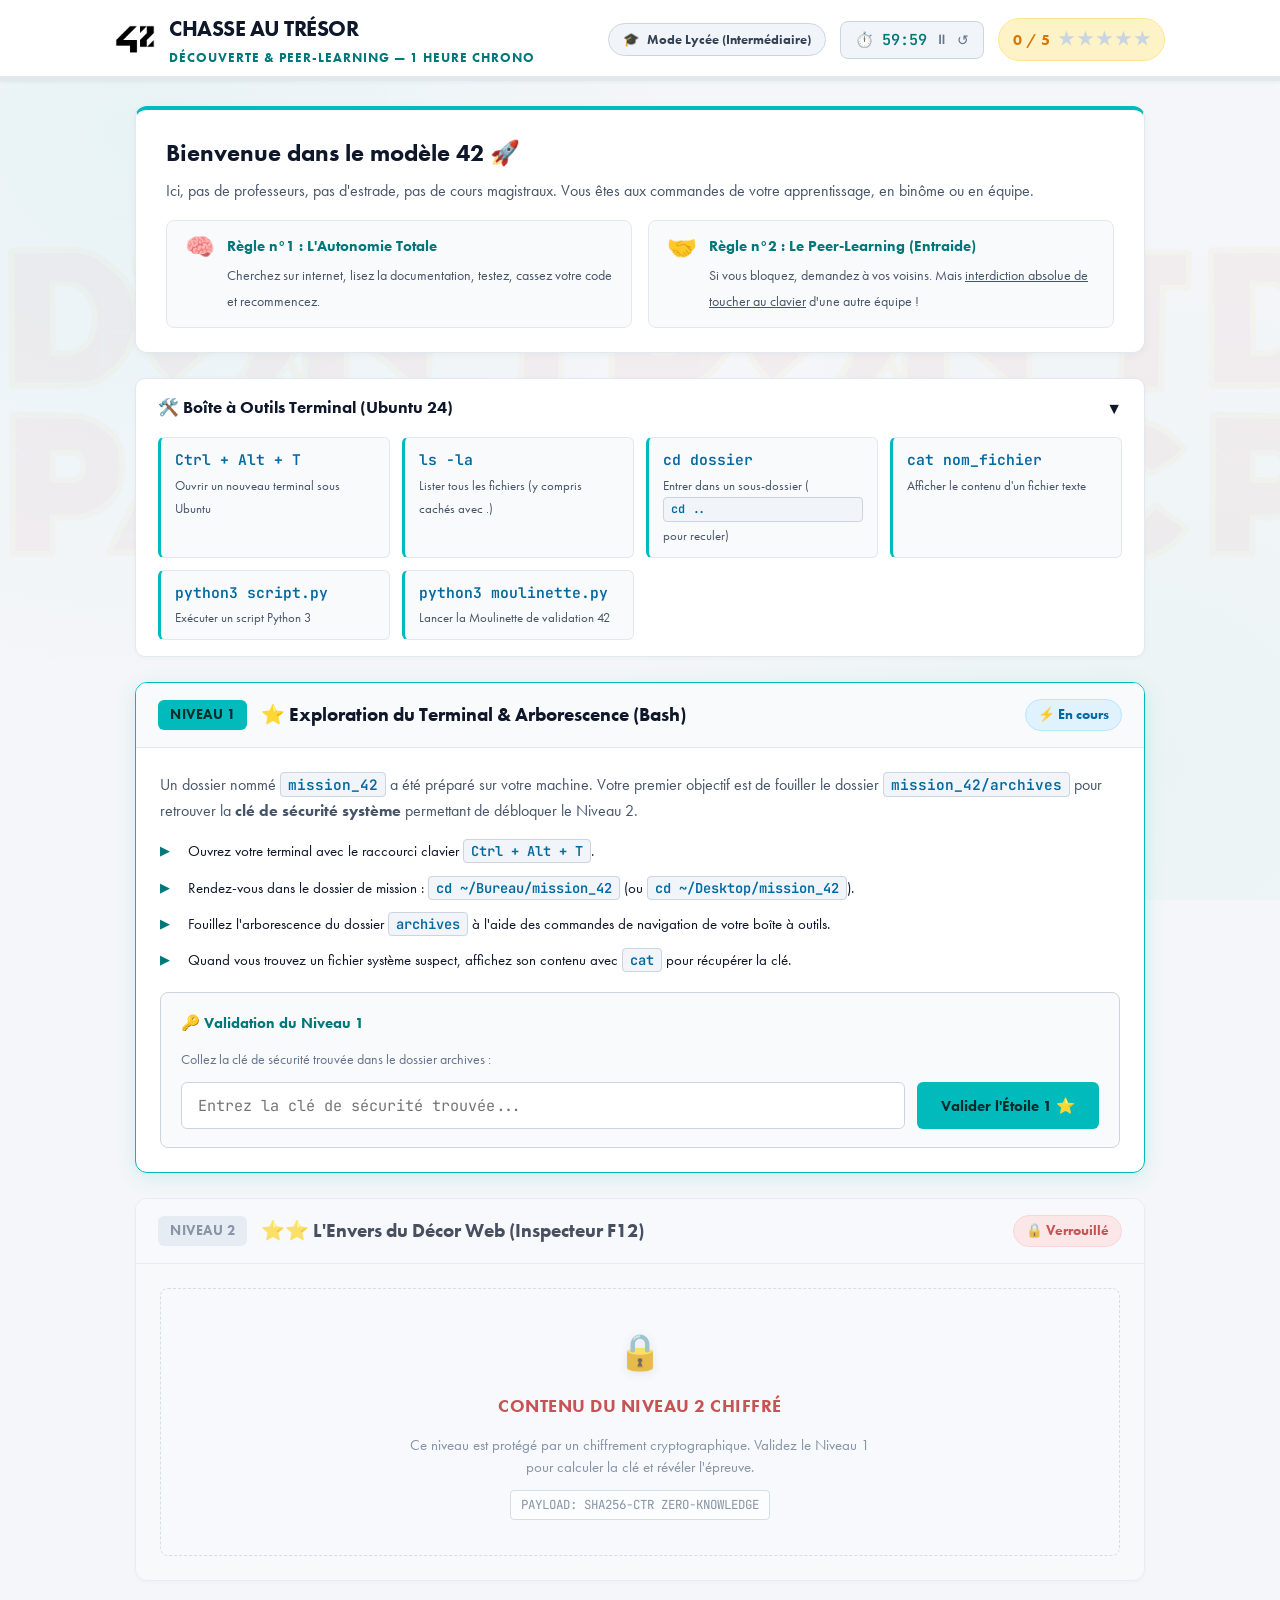
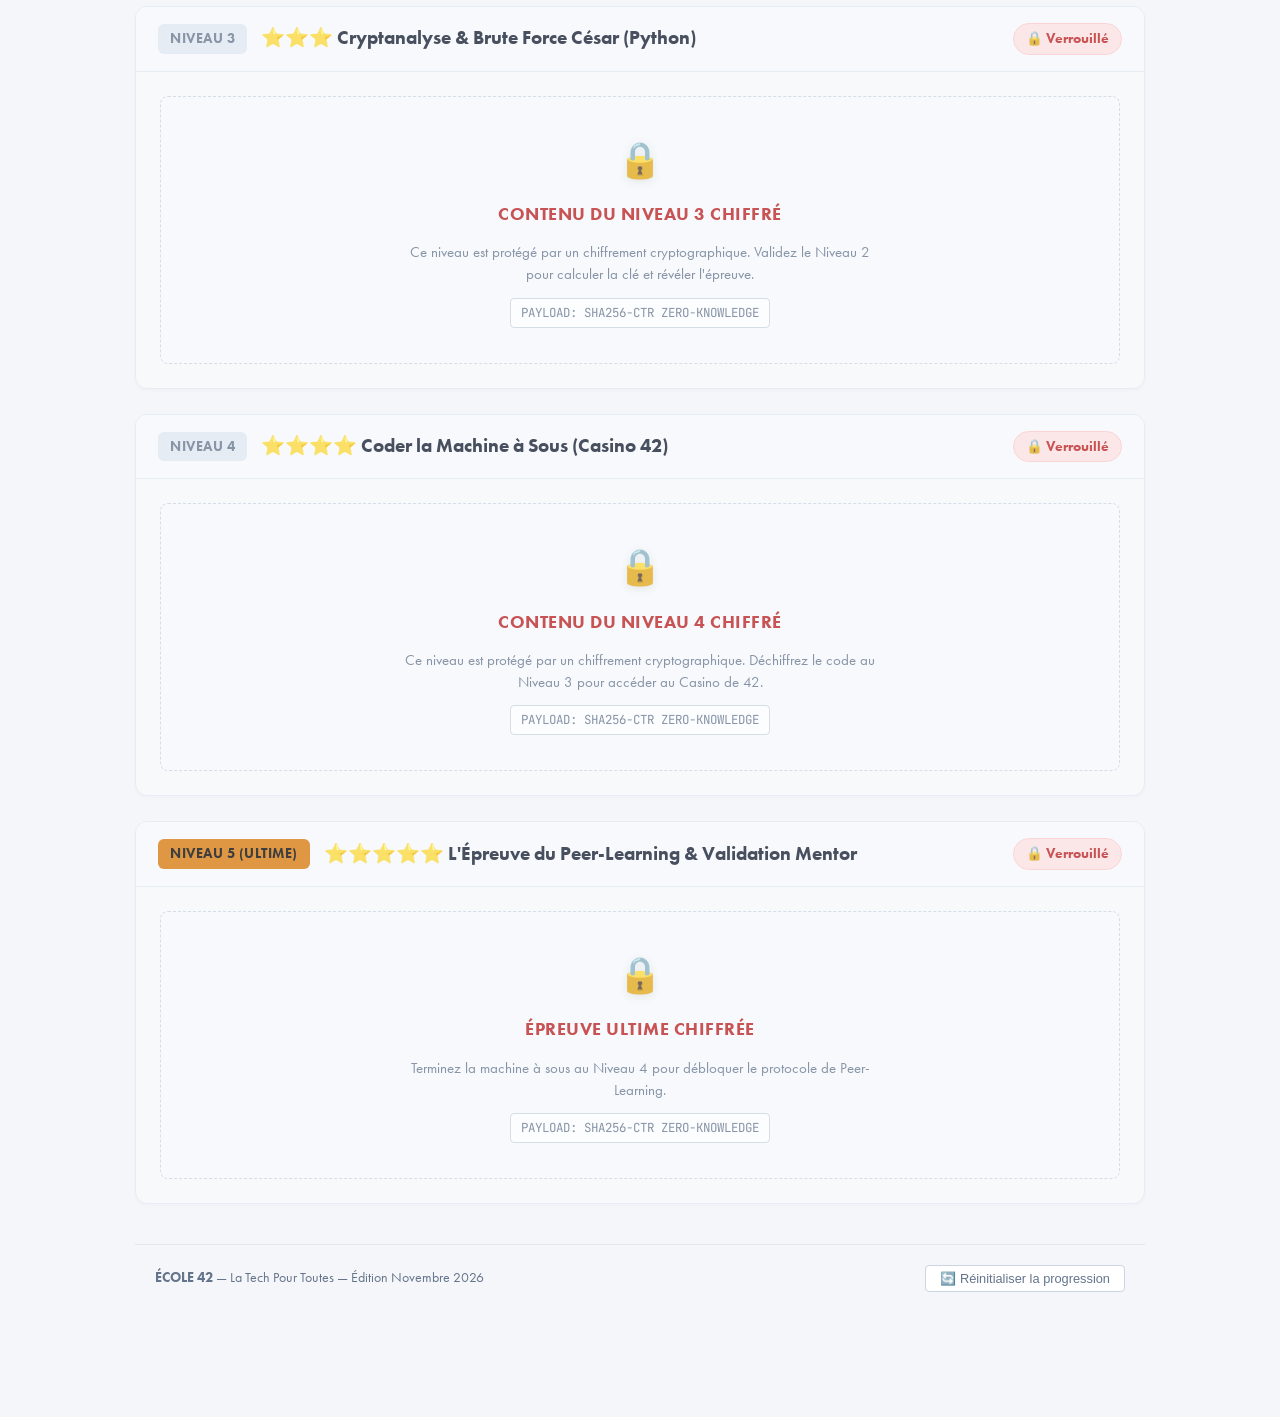
==== commit 0acb93d1: "feat: enrich workshop with 42 funfacts, station decoys, dynamic script unlock and multithreaded serv" ====
--- a/index.html
+++ b/index.html
@@ -990,6 +990,13 @@
             </div>
 
             <div class="stats-section">
+                <!-- Statut de Mode (Fixé par l'Admin) -->
+                <div class="mode-badge-box" id="mode-badge-box" title="Mode d'atelier fixé par l'organisateur">
+                    <span id="mode-badge-icon">🎓</span>
+                    <span id="mode-badge-text">Mode Lycée (Intermédiaire)</span>
+                    <button class="admin-gear-btn" id="admin-gear-btn" onclick="openAdminModal()" title="Panneau Organisateur (Visible sur la machine hôte uniquement)">⚙️ Admin</button>
+                </div>
+
                 <!-- Score Points (Visible uniquement si Mode Collège) -->
                 <div class="score-counter" id="score-counter-box" style="display: none;" title="Score total de la mission">
                     <span>🏆</span>
@@ -1218,7 +1225,7 @@
         <!-- Footer -->
         <footer class="site-footer">
             <div>
-                <strong>ÉCOLE 42</strong> — Atelier d'immersion Pédagogique (Ubuntu 24 — 2 Heures)
+                <strong>ÉCOLE 42</strong> — La Tech Pour Toutes — Édition Novembre 2026
             </div>
             <div>
                 <button class="reset-btn" onclick="confirmResetProgress()">🔄 Réinitialiser la progression</button>
@@ -1273,10 +1280,10 @@
         // PAYLOADS CHIFFRÉS ZERO-KNOWLEDGE (Impossible de les lire sans les clés !)
         // ==============================================================================
         const ENCRYPTED_PAYLOADS = {
-    "level2": "LicUqJ5W0+27+q0rcBtSR1AtbJ/J68+0jy/LCs9VA6aoKtasG+QIGRAtRxZYERebQDc6hI00t3dLO0ARzpRcslY4ko7UbVNQ5hz3UklUfC1jzkrOADjC91s4hAnHr0kMyXC7vPE2KHZPrwiSqkEsTLA1yBdBbodfCWkCSOHtWR2qfOJvgPLkUQUyyoQC/8XySvcv/E1kpRu1mq3M+dPB49kwPq5cU9cmMSmDYbB6ssFxF8NCO8KC/gK1l3etOfdcl/VHjSs1AXW90cBZmQeaAEKzWk7TGSdhroRb5tmIEF+spGjCRLPlalwUsRatwIjSxBm3XIZyX2vdyd94cu1b7e1ucyK4gpInDm0eijz3OmaVCq/EKrPMHCJqBQjG3ENTCMuApFRu2e3Q8g0+S9nrB0aWlNx5Sw0R003GsoW8prYg8k/3UmitLcpv6sazmw3LTXGS/9JEyyUGAi2EuvpQTpesUJ5hG3iMQFKRDQw7MMqkAMlMsrf2jaQ7lk3tIoeTy/hr2USe5Re9pIkjOlbNDH7qPmQxix+Efg8QQheb0PEyze/B0puAPvFuznTRQX/6oyabeRlwHVX4tCOZwsyCyhYg1k6DsBfde6XI6RntQDaPT/haoPxXzhtKINKrXHDHdNpjN82W8lbptCrX1uHuz7D6bYoMCmHuubnYbAjoBi1AAzW43UI130tpvbY+6INy4MIfwNafyHe7HLPeSxn+PUhFpmpnQtYb/UOMUFkbzQZZ12OJRXiJDvklKUKh9Cvo6l+w8BqIreAwm8ay7OsTZEPQdVfRXM6LKSq8QOPkbLqaHBuEr7g49j4qQtd9NXl8bYoXWhTe0ClkChiRel3eW98n6wwMmaYm2rjcW6MWO7CDpEsT/wHFawJ8zMHlpBgNS6f7ALiW+xp/jCZBT9El3axucgT1r1IlzkI7++IVFG3jj/uyr12RWcgWsySiHT4zudx/HaaQJ2e51SAmbbxMsIWfu/+9sKFjFoOq69LN1J38QuqYKhouF/hy0Q/f8iq/Ye2669zOSXERixYTFCjvTPU5nkgsrbaoTklNPfjJNn6qgQYlpoAGYGhoxFyrk2U3q1UqtqlCRriTR2bHxE5dpR3WoZge8RbOcGf4HSooCoaVJofI4nD/SXIWyfge4u0wlVbOEPRD5HGjh9YySNmdeeoe52XIWPIeo4wnzW3pOYEPl8dnzKFM7t2SY23mxXmlVsyQ3SOEROGhcJZqV5tfLq5I3VOi/ybXzdv4UTIB61awndRTLK2s+y9q4namnXQal3mmoWcVIhxAfhdfaDoRcA9cBZmV5l3dCoK2GFrGcemA2UfWGKJ1rpQDSbPWRFkZgnCu2oqdbfcMWzsItzI21mejpuYQ0l84bA3o52kcMlgbkjbfl0L41CaVWojdOaThx/hCibaTphKDDSybdVzqjz+vJMeJ+F72ugD7e2rFgSQb0HWFsIaNtZqG6alYxVDDaMJcNPfrQRaYC+ZgRozo++2Kym9osxCVafOdNGKNAzDl1nN3wUjQQdhmdV5hbCiv7ejIxRR9tGrydHPvDpAFXbgv4NmE3/sauUbEygmLxpoVy8L0E/fNM0aZCIN5pBNyM6M6haa1MdojSqOjMQzcg7754O9ZOfoKGKIB7danL0qUFrSv59SvJMMXQGGl7gQCRgI0tNIGXWk0DQrcXGf4041b0ZaoNqx91UhKi8vvXOoNNKQiG/r6triFd/f5UE+nxu8VBdqASyxLWexuBcElmaRKFFywrK/xYBsOYm43thla52I0ycGb61cceWadaqQY9do2c6Utjzo2joIKglK9yR1aBoZY+CPzSNMdmGGcE97KzTsAeJUPt2t6jtVCpkGPPYvtMIYUs0ojlZnEvSOiv5ojcY+bsTi/[base64]/LbLA+mPU4uWfSOcUeOdjbSwdR9PTAUECMlqaG+4X1xpCSnheilZZK/bzJKbRb5eKqndkCLguMD3X+n99Jb8DfylhxFFl1SwtqiKWB9hK/awSqX6vQUx6jaWyEw4oxgNlITn6bqOnCekjuS4/Vda9m+LDog5IOrOmSCRmhSrjrDrPbKX3JofLtDwNnf1H881bVpKFvoOhcEsjN/u/Jiom70bT8WVQg5UKswlR48xO8RKU3632iOsjCPinoUZhbhOEtonE+1oWz/2zKAdkVlNiSGyd7f3Ja/1hz62wPMgSP+AjPYYiAU3okkgnwQuBC9/S582vOnjFh+Jvr3YXh/[base64]/IB8GOehcGt0g8qkQfJJg6QjExi7mOUza+huCvg/m50Jn8xI2EwmzI/euwjIxJSGpWfD4DycsBowQhnSGRAEl1r3Q29uLM9IP4w26VXqWiq0AaYrIyz071Kg0dOufB3aGYmiLq3Bf6EkWNdzdgOJSXctpEynvhHt3NqKTorGofbWCm52xbAX1Nxzk5S5j71wq44e4IMCFALO8FIqSFIZqyBkHFJh2O0SsvIJLiIiaWHTn20ka7wWtFE0VE/yuWBmD6lHDzv0NMsg6OZu/cpCeqd+g1xjxrSWvdIVFJFXwQFoS7eOvH3TDSPmSplM09iK76sNqbc7iYN0xwOjXoURD2b4p4Vs/cy06NtR6Zy7xIgYNukDtZTFV7nGPGmac=",
-    "level3": "c1PZKxFmEJkg7kXU7PH7HTFJC+W/osACQfRTnDdbqIQ7Xv8n7ff59xo/Bp6rTKphNtofpc8ew0QpG3j/0YBmVSsaDN6f3XmIyda8lPRuNvlZKuD3ZUkhzEqJB2kSwgFnzkqnokoTCORsknk1/9RNMs/G+DQ+pETYUysRPiJqjgte1VF9lZf1srsc2aztKy2V/UrgI6KZZ2Zaa2b7aQh/X5PYBUbnt29NAiNHr1CF6FHM76J2Nhcra8HTYGWUJ9R5XB9OAegXM8CaVxzCA8zO+nc/0iZ8lj2ty4v9D15LEfu1b91lol9wuLiqQ61Gv1o/UZInL06WQDxBRD5RtVr4kqU1auVb8Xn6fwav0f2EsH9rInawyddRIxq6EerNaGl5KM0DuE50fA96UTwWicqURYKs0Q/afMS9j7QBVAsY5Kmk7jpoxvdJbt/h3xgkqeHMrFwRezERZaXe6YsGSJttkIgp5nrvs97kvfV5ZMwQ+TtbWzYY0f8ZCacgtgRi/nD8VSuwRP2ImzW4/Zw3aJ0BqIWDThsqeag3bDb5OorHEmBCHIjEXlcRYutKHw8W//zyNrNDHMyAEu5PL5yIxXk2DbRxWXI8yi4vnZZ5SmeQY5kt7jXPe41vZM/KZ4dI0eUWZWTjS8Tb1HgdeqaDMX/hpBDPTen4kBP2p6VOzWcBxHwucwpFOLGs8QKVy/mkOW9zsjr/xsFYohK3Vx4zxRT+b/JwUNCNZhFMEIMuR05reOJb95KWlHfMIVaztBxw3QbxxCYzgIJmZnDCByP3z8jN95XHgjU3YowoN7aP0ZW9KpCr6ESy4yDOF1mrfXEExbdVfeUrXqCwX9jW5aB+hk2h4/KvlT9s7VTfvorqbwER2GrfEY5L8KrYjrAyy89LRx4n4vW6Gt8Jtras+OAuK6z3kDbOq1NzAHqRH4zBafyayEizhvFBkoCB/TUICzxDMpRLetOptDcp8vg3Ns4GTLTUqHqepkoQ3RurCy4OjGsZDu1j4M6HJ1Zy64NsH346YEY7yVtcowEHAMVX/TS/[base64]/qFlkd5eLhB9FJUh+zWi4RPQRGS3OeBNEmCTpI93LxGukLKDpPyl6alH3lgS/CbMlhI9xhgA8WNuS8fkaIaQZMq/qqXjTrPxdjbks4EVwcF0Rpo5I7QgVQly2WmTPqBhbWJblaidVmafJ6gXugh8oJAcqOSbfqUmmJ7mWld4ObIjTfDmoRbsaUl+SDCzqC3P3wc/+aQt0xzEX3glxM3C42w6BmtxWIxYuqgmsO3yAZFh94AyFH8Kem9J2CRiP4kG4w3K43/ER8ud7bk78372KUyChu8H43yyGxFVr1HzIgwvTPqB+x2UsWvqp7yXM2ZUg5I4gM1NHE5UfZeGCDh5aQDFultc55ta61iJE3NF2/SPhSIVbi0aJGal+fyJR8kEPmGFS5dZMbK2IBYVNzYyfBIy0Q5yl3vcfNQM+5InVVEwH5FIRRY/oPMkM2ad8K7DXGtRc5Ra5WdcNcQ9EhMNhpV9y07ZI33kHxZTdjViRv+RUbdT8nG+zT/nYN+OBXRx8p3NQwVvoJVdBn/DkB1lxR0jsEi5d+PW3+wCzbUZwwjFQEHGLZwuE8ykgkDtvJI6+DWpu6kV4gH7a9mNboqkCUF1tzYL94UjF+JzqJ8klydetUAr4F95Zs3mlRQTcanAA0lN+prjN7bDvtNf4yZhteiWJG2LE8A0eGp+3BIAhHRw193rHVBMQ7D+loGsRj0JRTAu2f8S8nDVAhK/IHYhZ0T0sHF/YYiRhP92C67ZWU5SKahdnAvMceyQ0cD116kF/QR+uVmTsmUsrIrFLTfzvPe8z+RQCJD3+HxihhmSYqkcd7cSIygd6rLl1kSbZtfgp4RdN8sdL4Y3h5hpZ73cT0qOPHDF9k+OX5q4AfbyxCYWqtWu9inapitFEFIm8Q3VTCBrvx/V/YdvVkyLwJEn7rCzqZruJ0Q2uNiQnQDwkRMxNMcfcaK/ek3ToF+zc8yWeMD3sy52CwuFKd6trHDuV07PP8DU7/gzpJkI5BKwNdtrTLAK7xAYWbcUCUg858BXNrjzTf7AZmeDnGTIAatqQr1uMPmH8SDwZG/S18oR50MEegEmBvmVhuIgv3fPZEU0Kqton8wbjQCS1yRXFiMy2Mp1z/UKPb4OKQafJlBArheeGeOpo8h1RBhMKdrg45fMzzaUco0Aw1a7Qlej65OUwSR8Uy/l5SZBZRz6em+GZlemRMEH/mbD1Bah/[base64]/Ab0F1pNtL5HmnHaWVONzHXnvhb65/1GbT3hmsQY17BbbYLaUaNZm17Wq1VSRt37Q2ktCAm7ZMK2GrLnxvMjAu7PsRfhd8qrjeDygt/Ez3i7E2DJjonOicbZqFwGaAFfnraAXOG/sxOZVgdbC/W0j+/wIjr6vEedL0gTmfUazwhluffMay3NQoOlpprA+XexNNfRZQxtTerYrveBjIIo2On7mQgohtIzgeSac41zBvmGxfy7KpYoQ++7oKiFiKB7m4FdUQdf50eTX90R6y/hmTEWOAhtpnEI73YRif+Q2vr7bs68ZwaiPgYH8u6BDh7dlZxXJO8587Qt39C4usHClXVPv4wRomTnzeb78FRbAcKqiPS+20PW985/waKp4OMRWbFokVKBhZ/sBq6TiEcIht9corMTGmEwZnwtFLR4M6m4Nnhl2q6ivdAmjjDdPFv5s6cN9VucFjzxDI+lUza6ns+wJ5tuOeWKP5l5pdsUlljB6wajvnITP4VnMVMp+zcBOg5rVG9bly90xFkOzObZD/iDa5k5Zp0pEqhSKmvWpzO5DLG3T7rMqBsd1LvUY5AZBy+YXyVYPDo7xs+vmI0u8b6cIbH5y9CYuje8aumY9F8/oS4lYTOEoAR0v7lTwfrqJhck7X3vJk0CYuqBEusBFzF2gmyfWXcXHS6zn9raXQDpeBzBO3EcJ3PA4qyHeZwQAKxfhoKo+XyIGkqEpX/cpKBRBj4qMjmiQHBO7CGAZc0TXL4KmRL0Ku33wUCC9YcbUZ6bfxNdUqvZxaI2S8ofmVJOL6nuQ4BRdFhETkx6ljLOrtq8sdVFP5DgvdpkCNkeAPO0xABA4ETWf+EPCueKM36T5cCUnvKjOkZ3k4zn/yqBZ3rfFNHFm1nixALC4O4FDOmjWTXzZDgzSWh6tY8UhP4aPdAO5jAob9pr7ZDjEFAOIbQ1MLf+lqy9YnE8uY5TAt7cjlCL14/qE2NLJ+Z3zGRi4DLv/hChIP9f75y+EmGDEtOhvsRhDPpdAiQgb4vnCGMz5IBj0/pRujWH/Sxq40GT3Kj5bgS2EE/4XYS8SpTXuq1THyi8qo4tU6zFw2zBPQlVFVZ/hZQkBDSzs7Allb7JK96Vga9hOidZyF028u8iP4sECbWM/vyMlv1fRq7W07hJZFIYHhcCGVSm3YHpb/Py1lbehY08kD4XwrgOvraer5fOWlx44CyEtxgmYAwIuX4RPAOZYZN9t13uufgjwxsj7mO9+LZ7B9y5fgsuPwiBWEKmVDJjTlZ2lYbNv3/PdCv8492dAIdGGsoCumQVi47EBWjlS+P1k9Hti5Z4OBXWjKCkid4jLd3eB/FNsm2qLCIuj3muVzUqvcXnfSZsT4Qt4Zz5OBsz8eAk24KqWSvBepz9LGc+Hv64kJeUc78gC2wvmuzqMScu/URMoZ+HW/R82Zr4wO3pKVfEF2GCkVWV4xPkDE09qzPJ//f8vVhPiGXU+x1JC6om7XumsWirWHBIabrpCI8A1fKv3Q2XxWNXBdFN3CjjPL4mMoH3SNkWvZaYQGgdOKONZqSQ/P/XkbsbI7gQYNZeOjkoi809lscLrE3yYq7vCPnODFkDjGCDYeltR1azxIZ4aZO1Ks50aerMnNA8SB190DZUhAfyLX/Xdvj4GCa475Pde/lH7USK19Gif1Wx+/HlGj2l6vnME+5lhgjtgTW29LzC2KfTlmyAxY3dRWNd47TN0NxTD3yUkOpdYgzH+3yBquc2rNloJ1y4E+6/uSMCgoTYssFY2VgGo0h5bcVtI86AI1Iw+XVLfyEv5M9VcPVG8frRXfPvxk9rSRS36o9JyjNVy8SQ1r5FDHakFAN2Hccnyf9cSqxt9bcy+F4bLiTv4xwuRf1KKsP44THN65Q9PRrX5kBx8tb5Cs1g4y1BvUvqlH3DvzChVygnylXDTjzicrE5vxD9IP9B/MWCY3LilyIUvN8c7/KAiIxwzPBebZCYvrMBPWnTlgTjsZntCaLg1gtBYeIJbH3Yf3SyBRLhE=",
-    "level4": "q9Q7veN9Ias3G0qiWh5HcjWtHEK3Mh8RAGvL8Uc0vz0vfWIGuioy0E7nXvh2YHSRn7i8yLmrfUkdz2dsUC80Xn/[base64]//Q0S7q4ozMowT/NBIrEc768WcQbjxq0sxKL+XQVuw+11G+XhVC5yXJ8JdV0j3z2HUj2VJGVQqMhFC0eqN84JKncQ+so78W8tDnilbzwTJZh4I5g2S1gZDLbHWfT2PHqeBqRh6cxbrZMkBqZNNmwDPTng9Johpg49BZvZWWvkGfigjAwdmHbygV0apR4K+VyvtD2X2uGPm/SV6AdTxZy+TilGbEII/WtxAKBvpsPoxWt4HPN5wFpfOcNBGgDQ05Oj8gkVzYQQZOdzvq2IiQfB7uFF4nNyYuSiwJLUgJy31RqX+MkErjSXY1q1PgrgPoq0k7NS6AJyUwYLdpZ//LmcWWQ46ULq0tB98/w+Wwugz0cs6sqYORgm4PqPLnKKocfD3gPPLkz5awyjWAz4NhtMWwsGy4GXqhl6BKlBl/qf92V/vbAsRTAs8umFy6M9kLZuMkm0lBWd0isLSGIzPcfl5ksZ/iyUpzqB9TLUAoDQbYlVLuWPSB1KSPcYR9n78d8RsE4JXB7A/n6+YaGdrPttFrL22VLijfkSDTr3/nr4r/v04RWyFEpLSQFimJBSPg/[base64]/3xjndO/839L9FwZEx8JJp4hVaNVj/uMQkwoAhOd4dWbJ+uXjHr4i0ybMM3+jqgABShjRSdkTxlArEXJHDUe5nKw5hU1GyHmmdGE1/FbPmBtsjdoH0YKBYnrEieAigUqbK3Bs3nY866rxglLFTgyzkpmOXa7h9lde7bMpCtWcqLBeqxLra/BA2ZsyOBZacpWbsKGFwmcYR0whu8j5kojqQv9tyrpO8HpPoDHpPjad0oIzwQNEWg0VR2SChj3JjOKfOLtcBKmpPyUiPO5HbI7CJkMvxU69hTWQR3hYlKidjpgkORt/KbSFc0jpz5RnATZTONAJnTHO3CCGvWr5goixTBSSuU2/kTc+XYgGVPNE9mg2KAgoS8Hsuv0vWdHaL4cNwDFtJuCEW40rnVGWQR8vwwGf8CXKLljgq80k6o3pXla11yRa9WQ1mHhfOx1JAMynoMha93T5QdQ/Hdm7Y6T35U/MFA/v7VmO6Uz36+Z1dKjRGZ12bXnQEiUO5mRX01J7Kf5S8Ac407vMD9Rh0yYTv16JEnQsQFLs0XSKJaIo+dKEqehdVU86jnZfUJoNQwyI6tnGPXkNLGoaRF5D2SY22Cvpmt6/dpsvgX/L3DpVg3m7kkS73UrQ0yizNAO6GeslJS7s2V0aSAyptvirKlfTctqBSvTUMZQww3Y/[base64]/K+UvxYPVnuLG1gqKYXm4T1sFEPJYhS60SRw/WOrqiKpgFmHMABkGJYn1UZKzvIvW0z8hvgIOxb70qpwpaLQKs7X814qUS12iR1FebHgtJxYr0haVoM239K5FbNBK8rpTEX7KsqPIkHV59okhE9U3KlNgML81hYHtLWERzjR9nXeW0PJJ4rVH97R+l5oPw8/ozGp1moKis5XPqMgkBVyCkJs0zoQ0bNwftRT4aRi75GyWDbhNv7V4UpYjR09C1CEAtDLalG8FqEeQeG8RWpFK4haTv/sLIP/uwJ38PPC9Qd96nQkJnlPh0PX/ustjazZFLf1fR6AbZ2qvYvPb5t23XbnI578Zisq8q3xYc3gq8sNKc6Fhk9zyjAKVQPLZgoP0I945LaWylN+n34Jjf8eVU7/HOMdTWHjhbTXo3NXHkgUSWT8/wEoLBSolrSS6oiYmBWvsZmIiD+4MWJkorsekQYp4rmyxhLyqDRsK1f9AX+K5RajfT0rXOVzao+ifHqTvf5EeRKkaDKrvQB3fizDZplADcGHnACls4rm0qy5i7sY+5J2N/Ejthj0/KYzbQD1d5TFQ7syp0gFn86rd+qOVpsUYhhjAwxpYzThAqMA2mc4WBxjKUl4qzxF2iUhsCvWaBKvENBEoJB1yo90hVKwSnpP4zR6UwRZug8br0yw8v/WT4H5yoZWq7Pdtf5xc7MwMIA+6lFo7QG/qd58mvDj2gaOT9cjdhaEBBuU3CjFVv6kvaHICsSwCI5WDJsj+tD/yFObOnUwzYrjPiPWkZH76h5QT66xTsIzPFXKDTLimRRJJUsMtkYBO0qAM55bozWgca9sJkjdtpbzsknCmx5Xvxqa/sXajgcWozu71TKXsw9BxrD/ehTMU8k6AbCv/GmWQCc7XwV1U7gQ71zluT9uR1NFxOdLasUQD8Y1k4zBMrA2fa2NT92boTi+EbzyK5kPUT9C34qdjvM536/bd8tXordqk4Q73+QBZslD7VSoVAs0GOONmybz78dITWz7+1HnEWCENe5FV4aJPIs8NOcP8puTyqpUMXrL8dFswjm4Me8710Z6EMU2nYA7Rm4KV5Hw/[base64]/NUkiSTZr2q+e1jhQ7jFunGFPbpZtJ7RjZGzYc/RGV06lz7ELxw3AzR/9Y7bO/nMYKsxNLGRUrSDdeyxOoHP2DYntzuwsISrmweVxZqV+q+4u8pbqQolhED6KbmHs6ruSvro6QDrgfG5+RDIdI8FKkm3xGvqk0cK8DLC8lA4jrTRcN4tYIjeBkzFNDL6+/rnQsP+OfT/W3OoNuDaST946SUXaUf/yRGifItF1qxgLZKPlBEn9wvFuJp74iAqEYfqReHQScJqh8r2svc+BWdTYjXMKGwXK8F9Cg8XssmZEZTMRrj/[base64]/f+ruvrYBB/sJWFNf33stR2OCn650ItQtci03y9Tm2jQPQEuPWtoQWm4ZGBlR7F62RRel80LywxiwSppRzxTQp2NIdAK+LtbR5z/s3TQRhs4+uKXZ9CZeCSTTuN3UPhhf3PMmr/Hl8LTBg6uSStScJ/gAS5jcPUVtICPiI8ss/APOQy1umXBxYNfp9vTX/AwjczTuWSsmizPiW4p+l/lzTKSPJ/EijXeVmZM5FPTlweUhJbpL+bG0rI+elTxRtMKpF28lsxhA9Sm7dLDxF0FjGmOXAvmYrtDBS/uLRhDobdG9/rZtELGMeMIsfOQy12FKqybWYrSvk3KvMSgKfL2FjcB7/nRLzsfPbdzvMGk5hiRIONEPoVuDjEAuRtXQxrQtAzbaI/AxiHpV6u5c3GDjgrOnOpkrYp6HPMPkt+7q8MW9+Hh4vd9aYALjrji1hC6FCFxDTFDk37OWf6nM1j7y7XOAGelr3H+lmLGOty2Od+m9kW4IWuCwnBb4Sf0wadK22b0xhbeDxnT5eWeHSY1hQ9hdwQpvYVcDf32TuQYhrf2+78fVlp/iODcJNiihP8LNXXPPtdCyzZHHWD+RT3QcTFInTOW1p/oXfHO4P9P4/P0TRlkmJmKq21KmE0V7wdZYyv4iOa5oiCA6CdLDiMwfnV1EVf+k03cVPJ2kmFSFxU2W6W5gQYn1dZHjhSYZXSsdU76BcbRiinnzxVQJ1y3YIpRFMkGaooHPYOjPLDOPBaLLE3+IpfHmq6uUw/FmEGQRbJuTitJPnjBNcl82A6OFD+Lo/w1LyvafIWQL7kFH61DMf6etC2u63zuyQ3zhvbsdZrlzSZt49hIMRTXzyYu3G/vdMB+4BG5Zb+UHxnQ8xVXWdYuknt9AQ56yJnydmZ9hNjbL71TXCkz1BJeFmPsrQJMQ7EecHjbyJn/xDfCwsNRjla/yGaLyAqDLXnbk5/[base64]/EuDNF67D0Se49zE3SkwZU64Y45AXoaT9fubq1Qq232X8h6aE31S7dSsVidqtrYD/kP+BMST/kqRCPbS890sKYu658oGKiU+Asb3DoKLdanR5kfHONQDkApo1nPLA+SmNBek1g2hV31VPg1yWIrRj2vtjLsnnU7rx7g6ZcKgj5MGYul/tvSeIxEz5XBS24PQL0+KVtPrRtiGqGvWzvY5bd+xqDCz2sgSFHdmwUxUVe8AXKNcGcTdq1DdK9oBHkoRLGFCJ69IOdqMb082B1PFRnPncje5H1XcJu0H1nTRl0O2wqZCW8yy8IJAL+9ZPlt/Se/9D6J81VjxTIxSyzxelaKA/UAOGr3p1HpivAUv+yRPtdk1ZpteHOFi8vZIH+7dbMsCkGMYUVB3dxfZ9gTJo3bP2IttRVsixmoMxMWSF8EcwI6s3uEOdrwpZOWLGP+KbJd/DPijn4OKbKC7hvTGWmSHOMeaN6hNvsul7HUJRmZHWwsho1pQRH+sFrS0I8wo72LWp0Wp9VEA/GcmXeWmGC52IRPZZr+Usaga5eolT5oeSpr4nI0h9I9luVO6CV6VprjB4RXqmjwoipS8l5Cj/yrRJdx5W6ZYu/o2SDFjispSwdPPxI0bGBr17lO7bpwc4gxhOe3ZIcn/OAb/uvip9VrBCAzAYlWsqpJv0wD+UYAASZ4uGQr52O1yzw92dxYkcBucPMkns5A72i9fN9oMK6FFTmblqm5e3Y13qGuTtZHCR61KGjEm7VJeCZSArmuvzAXVYTpl+Dn1fN4SUnq078gTFbpzA4V+326hLsIF4Tg68Ke+bVs0mK471GC8zFpQPt0B01ag8aQF8WlojjMFnXi/mCcIgh0zkuZIdIuFmBfVtToScrPWv1KS235a/FZzxt/uEdHVwjSYi7MHBr0Z4hAVcZHYxy4yylun5hB1RH2JRGg8fHW7m0+kxia17Z0OSF+N8OVAe8S8j3VUB0fgw3sXLoa2CmobaUIXyyTViinrdD87IPTbhyR91Aw+cF3Uz3mDzFRcNSgvRW1Qla/rRbviIsglmeO2EDmq7zKS98H8HwsfWdef+oAiEYrUEpA16oG5NrHCkgkudPXbyrIf0EVU85u4flmAbMXk9ZVYNcbaQfiuZzdHcOEkDsqXxXuHa0V4vbLNufVqOVICZuLYgw8aCFZiVWc/v6o2zC0GpinJY1qM8ryNh71/mYHX+cq7mwiteELVewjg4hqSFXgVgjVaL3XpPWVCGW8RDcUNBIAQeWTt3KErSELQf/l/9BtQYnE1JYPPRmu3F9Tn5doATxZvk2fiXJXGtnslqpiXH5kUYAPSVxW8KblxGEjrNBu9pYCGo/UtpjP+3OOgGHsKi2MdvzoCPwyzgv5LQf9NsbkAyN97A3dWTHLOtaVJ7xzXFSjpUbDlPkOjK57e/6RqPVLTXuWHxoP1WKx/6ViCF366QP0x6/1XtUYXrTWy3AhRhRCAZzdwUGovYco4OpPDhLkgjl7rQqAb+XwwDMSzhU63NhAk2LIO/UoUkCc9rpMyZti",
-    "level5": "OWgMGh9e89XfhdDlwAjjG1BK3gPMjz9yA9NVA5yw9Odr/U4jsfXs3ded/kJAWblIlkPAM18hPFkfZIKqUHJUa2MW1uUUMcdZic3qJf6SWvJjc7kIiSDEwuTmRa/Ke0PXb9V25KgWG8TV1taH+ohTyFTQAHy8DGm3pm2Wnjk+Ht5TpRF66Dl2z+tMK4UvnZ1pgLxQyKSWrzCeNIdP/+41DEBMo4MzNraNVmKYqTxK3jWImTmBWDpgR7Ljp29VG7kX/4Tp36A2GiZhjTDSJ+Yf8pX1wJeKOSvVFiI5uo2yxkvJ8mYaVhndM797LLenJXAJzqR3G8oZ/[base64]/DwwWGGduWBpGp8UCbeWtzXGfzwBPwcpQCc4zjjVal+N0GLLp2OFfMG4kHsAKu7eb4z963qcexeSTGqJphNPIfnZI4w/7+xZEBxE72elc7gbVi9gohKfCuODxfG0uRzG/9p0Df/lLPTxzV7dYggI1Yx6KNkYw2ODV7ycSe6I9wxTuuCpEpxImnchAKqSOHoED1kPK+goLrUVppZDKbgmtEO0OmffadeU0KGjvnaxD/9nLnKbD7SwuNYTeEFFMPV8ia0enrFNDBSrWSKSFtmRLDxHJyYnC5A1T8IX2XY6eKmW6HXTWbCxDKy37Z40qtwH/oi7hRSUwLF9gNnaLEssXuaAnH+Cycpa3bGDI9iI3lDxlaPJveNM/1ls3JceC0BA9wEWTBj0AqXcjLnyuC10yetPrw6vIjBf+szO4lBG/wDQRgHNC3Hb7PPRg0LlKnK5x2A7N10MCa9KuD57a1FP7HVS/MkxlwazelL4eY7Oll/qvx+aD5dGbJIJdIfS2ZOUqKWIGRtDxXjCtRgs+rXByrRgWgsMlm1So34fpNiw8NGReGQsfX1ukgHbgblwsU/NyLDOfAlpgnUXZlhiPkUmW3jvsKG9MNQzoihGtyybel7ru3WMlQsqMU7iZBAVS56HSg9O1CeHtU5CRz65wG4xEl9KM0zD3YyyLUjA+uID0CKGURxdMgjrjMwQZK4wBKZ6Fdz1CJJhvKB1p9duQ57OYq/31oZVRKs5H2uMQCteaemubR484beb+gYoKkgxQEU1QWRMKCR5ODOevkK1kHSrrhHy+XQUcPKh5oYkG94hDKvNHetFdlFz6/EcrSL89r7eQAKp6Pf1rNxwisKUj1fWe5ODOO0P8vNlGP84ODOm0A47/MQOVJkKpXNahG8YgSj8kjiMFyGlx1UIw+pvY8vbfpVD2xQwOQY7tNjsTg3chrjpYwmSrVjKoU7VFS4RKhAWDCGhdNbKQH33Yk5g9z5EyHdJGq2eLcGiL1lk/1HyHN6NoxFn64rKDQLahx65gTZMRqO6u77mZqx8PWMLnJlZrDASx0KWsOYdWVh8p1fQSlrNdI2GkAL2PRFvrWLGTrzTmO+IvMHzPHpflM7hkFObJrezQumBX4OGViaSYptgMmoxVy5JNT/yXt/yZO9+cxgUAnb2a93DCoiIZGjwgKOs6q8NzU471oXOjWz8cMZPM0UggpEhFN1eJCnTd4GRYyixsBmpdDCJI7QO2qxHzVghjdBi43zpyiLo025P0bYZR89qs5VokU1vjbO8ax2H3yWLOM+r6bApMOZCAg+pLhLtoJx75au6IsUrwg0xI9XqGI4bNrk/05SUtifseVLx8IiG70+Or4llNQjlbw1XOanSXsZU8RJEEPkML00aghDLuJu/9lNA8XWvTfS06z/1z6I+dp/5y5Dq77pTd/D44SQnnw6e/J2oL4QrQsVmkrTZG+/K8IetgeFO6TriuERY6UKI5D3go0u3LrkmwxqAt7E81EMEsHGRdccEkJTpTOcdiEXycSJvDaDMxs0j807wGYTFCOS241Jzx51k4PuuMHM4y3pVKTNg9cYmxjA5AQW1ra62UNq57L/xYS677XqzxLgRhnCMM8Ejt4aX/[base64]/QOwMLelrvTIlzQBA2mP8ayKBbiL6ODKNNDrjtxzlUAa5bOrIoePrnHQyHnETbLgdhUu/6brCF0+lGk0TVyWD8vMgsfnFP8vPkgtQfkAiw37g0kxglv/A9qER5lCRHx04HJr2MojL7Cl7T7tTcZJcw8YZgq02zuTutkQ1lo/Wkq6+xZ77YrBAZE39L+MyD1tDhoTCNhOMVJCWvLAA11KFYYcCHBWYikMWMsNua+PHXtDG3vgAOfWO7b2y4aBZKnLzL+GUHUtwlhl9BX9eJMFD6cTgGnEibGec3tQYCCShSeCtTbFRiy0bkz1si1fgPiRHackR2bqm0QWahSc2h873VNfd0prC9uUjW4xnTNigz/gUBLAPh74JYjJfCE0t",
+    "level2": "LicUqJ5W0+27+q0rcBtSR1AtbJ/J68+0jy/LCs9VA6aoKtasG+QIGRAtRxZYERebQDc6hI00t3dLO0ARzpRcslY4ko7UbVNQ5hz3UklUfC1jzkrOADjC91s4hAnHr0kMyXC7vPE2KHZPrwiSqkEsTLA1yBdBbodfCWkCSOHtWR2qfOJvgPLkUQUyyoQC/8XySvcv/E1kpRu1mq3M+dPB49kwPq5cU9cmMSmDYbB6ssFxF8NCO8KC/gK1l3etOfdcl/VHjSs1AXW90cBZmQeaAEKzWk7TGSdhroRb5tmIEF+spGjCRLPlalwUsRatwIjSxBm3XIZyX2vdyd94cu1b7e1ucyK4gpInDm0eijz3OmaVCq/EKrPMHCJqBQjG3ENTCMuApFRu2e3Q8g0+S9nrB0aWlNx5Sw0R003GsoW8prYg8k/3UmitLcpv6sazmw3LTXGS/9JEyyUGAi2EuvpQTpesUJ5hG3iMQFKRDQw7MMqkAMlMsrf2jaQ7lk3tIoeTy/hr2USe5Re9pIkjOlbNDH7qPmQxix+Efg8QQheb0PEyze/B0puAPvFuznTRQX/6oyabeRlwHVX4tCOZwsyCyhYg1k6DsBfde6XI6RntQDaPT/haoPxXzhtKINKrXHDHdNpjN82W8lbptCrX1uHuz7D6bYoMCmHuubnYbAjoBi1AAzW43UI130tpvbY+6INy4MIfwNafyHe7HLPeSxn+PUhFpmpnQtYb/UOMUFkbzQZZ12OJRXiJDvklKUKh9Cvo6l+w8BqIreAwm8ay7OsTZEPQdVfRXM6LKSq8QOPkbLqaHBuEr7g49j4qQtd9NXl8bYoXWhTe0ClkChiRel3eW98n6wwMmaYm2rjcW6MWO7CDpEsT/wHFawJ8zMHlpBgNS6f7ALiW+xp/jCZBT9El3axucgT1r1IlzkI7++IVFG3jj/uyr12RWcgWsySiHT4zudx/HaaQJ2e51SAmbbxMsIWfu/+9sKFjFoOq69LN1J38QuqYKhouF/hy0Q/f8iq/Ye2669zOSXERixYTFCjvTPU5nkgsrbaoTklNPfjJNn6qgQYlpoAGYGhoxFyrk2U3q1UqtqlCRriTR2bHxE5dpR3WoZge8RbOcGf4HSooCoaVJofI4nD/SXIWyfge4u0wlVbOEPRD5HGjh9YySNmdeeoe52XIWPIeo4wnzW3pOYEPl8dnzKFM7t2SY23mxXmlVsyQ3SOEROGhcJZqV5tfLq5I3VOi/ybXzdv4UTIB61awndRTLK2s+y9q4namnXQal3mmoWcVIhxAfhdfaDoRcA9cBZmV5l3dCoK2GFrGcemA2UfWGKJ1rpQDSbPWRFkZgnCu2oqdbfcMWzsItzI21mejpuYQ0l84bA3o52kcMlgbkjbfl0L41CaVWojdOaThx/hCibaTphKDDSybdVzqjz+vJMeJ+F72ugD7e2rFgSQb0HWFsIaNtZqG6alYxVDDaMJcNPfrQRaYC+ZgRozo++2Kym9osxCVafOdNGKNAzDl1nN3wUjQQdhmHFVpcg+08P6G3RwyuSZQqCumGpyogbYs+joXhvhftxeU0wCEmJ8RntXzE/fOnIOPUsJwsEFjP/1+gaDmM2z6B7bsIhGOmL7hqfhTJa5GWwj76tCjNkN3jfH9+4i2P91xHW6g411tYh5G/IpKKkwVaiXtCEyxuqc4+aCZefZZ6W17wufOMMmo2ooEUrC22pGq1R1/0E/uir9sGdKMHWpHR+BoGp1ug6gEBBTnpqT4awpUK2g9q15B+iw2hdqb61VXMWTDIaQY9do2c6Ulj3JDg4tLl07pmFVfCdIW/IU7DN8L3zHiWpiDLrJFdJVQum5nn8AB6kPDOYy+bssQtkEtlZfR82Lr+5p7IJSdqj+yEYNHj/8yckqUGMWPwTfrRBQckG0noKKZhXb8aA1sxNMtjElsrDRatHC5/8Ema6B+WV8Ph0eLHAecjQKcqGSZQBHsYq8N6X8VCumULYA7JTGJibnaIzO1yuCXmyx/6cBgB9+l66MIPOAcFxvGR/8S6jpnXiBqvvfsY4FFMym54WqcD3efrRoR5NYKC0V4qgJHqI+r3HjUSQpDVIKOCQijfazx/SkiMDaG5aPwy0R0eZG4NVTwWI/jFX0lIPyRBxX4JtpzYOqLvjeSt66ZVaQCIeshJyMPCp3DGVENPFqaDeIV0hNQRwoXik0ffOTzJGphmV/[base64]/[base64]/AwISl1T9WmvCmK5/[base64]/HzjDSLnL82cc8iLil8/yeKqeOKk48NnG/FgL8ZM5pUs/Fg1bI6x2alOMLy58W3ngFXxYJ4C2FxbOr5IWXCbWA0BCI4Pss13oolwKSyaNaLBT4Ac6E8JCk+7LytoNS/Lw2PJQ7wHkQrDRBodcWp66/YzUkGAU5NlQCX4g6Ov6Gkrd+hwUI08roTALdZp1hlkXpHpfXFUzs1LMvLqTjdOtXrcqzp7iUqre68Zt3RJQxJEVZZ6dHcuYTLttWP2qI78B7YnRNq+L99AQFDnb4B5D3++KmD9vw+30YsAqcWyneMZ0zE/1p5qnilzhw85xfS9UDYydhbKbx21ofCUadQ64D/DfyCwREhQ==",
+    "level3": "c1PZKxFmEJk0p1CY5Oa1AmZDAvm/69MvSLFMjWlMrIAsB/2QZrTv67jlB2AgHr4tkABGBQdSzEM1CTytYV0/SS9VDsmejyGez4m/n/UkWPJfIOn3OklmmFqo/fhQmFM5gFq4t1cSGrQogD3VM9RKOsiUpjQ3oBbTXzFILiht2gBSgQJvycDs5elKsu6ofySHrmj9OL6bZ3hHYXn3O0Q8Ct/UGBG3+JzQQX4AuAfC9tIwCVgmBF4YetzefSvQJ907RAJQAVieL8eUXQrCFs/b+2EihCpglz2tz8XjUQcHEPa3dJ1y5Wl/+/fuGuNGvEEzT9duaFCDVykIRmECoxi2kvHW8rZK5TitIVXszv6YsSwpbSP13NQRNVXoGPDVeTYqLdJG7gchPBYtTXkY3onDPYyw3l/EVu6hp7hXBwsG7Kqj80hy3ftDLZxNEUwxsuDcrV4TEn5VIKWB4YMDG8UjmJU2sjbp/oTl9f5ufNgBpWkcbTlbnrtcF6d24xJ86z6mNCOjXPWfiNYsqYo3K5wNqtHbURZ4NNgMbSzzNd/UXz0DHNjJVUl/LbgZVkpE/+CtO6JSSMCCU/5Qc82Sljc8DKEqSn0h139mnZZFEjzcNIts4j7aPO4hCorCYMQbmvAFCyGgGZ2XwX9cKv2mYy2npQ2YT+C3khi9pvwC3WsFxD0wNCJFfP77o0Gew+u6UCMy4Wn+lNJe9hK8BBE8wx7wb/RhXYDUZREXQtpgFU1kO+pQ5I6QxzGVbhHmrEYphlKvijR+0NVrKCSFXyTqwtvI/9qf0jMqL9BxbuLci5KgId3u9Ui7rmXICFpm39+c2N6r6bTVyv7lA5eMve9j3xX/rLbi3CwhqUnK8N73NlVfkTaMWJpK1ejGysVL6udoWScN5KX+HNAavLXl9PQyeOeWwR7Oq/22U32CF5ySMjUQiwD+eGUObBScoSj2n3W9pokVL4fy73jXZuV6aoEbBOfJqTTX6RhDhxjVXnpV1yRBE7Q7/bB5sxgupIJ+UTd1MhVhykZJ+v+TXpkGoW7nxghgqrsng7IAz9KorNabw5sdkGjXMN1GOVx/bLJzhPBIFZhEZ5s340RqaXjyBNzNraEXJq50Ks+mDvU9jZLQ6dxVw5zIRrvgEz450j6fR1SNCwkwOnrMc3SrJuOlSPAWnKwvASph7ZXFuA2Kye/z08FbZZRSEoKBi3EdZLGvI716EBDk6WgPnogaGHglsbDN2W2BeeAfYWMA2cV1HHwNbxUT9LABl0Xs2FdnXLhDqX7xLiuNpLzbbxh0O0hW08L6wvSvWNFW2hBk7phYbX9rGLtGcIgHM61vFpIgKLiUguApPCQ6794acC8itCvzyQNrP1UJYGwnqtYZ2td3EGDzzxs/+1EptqtnORRzZlFaKHFSMPvhqFFyOsji1kYVcRRrxz38YOwRUX+AegJnhCu6c4DWigDqLOOlfnopd0/2jBSuS7ZgnpR/hxcjRN6S87wYMKAWfrGlq37Lse1TkKc8/1RnE1EZotUcs0USSBW3EmzYqB9ADdvlag1U1eHf6ETs2R8mLhA8ZG7Yg063K6XN68QkbIjPc33hE6UsAQ/TQjD5FXek25bhKAd/[base64]/2YUbjybc4ERK3QB7sEu17oAcpUKRJe3Zs/+Q4uie5SwidImceTkAHN7KpJPM6gzSLmE6aAfv6UDU4l7yIC3FTjMHISz7GqGXM8Ahu/U2kbh+mg/Fq6fBI5kGgKQHSKKQaNsjY2jXpjL4/7YVFExGQ0wViPtHRJoN8NOTsHpeeYuiC6nOOcVbFTy8uiA1m5GoghkWv4G0ySOHYP3E57/uja66Cq9dG3yppldiPOBSKF0wBLAjltUIBvURUjozyDEVe+JDaxv2kDhlR7HETlLI3+0HAThOuNHsRTnXxxWROXKn1sOrbAtPgeXvvVMk4vBuIeJXl4My5S+x8iDVyjGCWgxxU7Lf8JBLTve6dno1ZdbTLtVFr+l2bG9wtP/Jeczgolyvgy1CbF5qhorxcOvtZX4dm37BpTqmdYn7WKF2t11KmK+vcGLuHwCMnu7y2Syjqhlt0AQ9z0FR4UTRPvkLA+Ir2B0nbwOUn5rgbqZrvFiAqqJS9YRzUmVtMVdoSOLKmbijnhD/DH427POHK1192D1qgDCKwuUEXBgfbP7GZrv0LpZQ5SV/8QdJmcaEe2j0NPaM8DQ0Fz+A/RqnKDcrtTzf/nNSUEbt6juVvlbCSoUhYZG/SpodQ4nt0OnEmc7TsvupQ4hfzRG1AY6MMmqE/pXjPyy1PQxIKrfMYX40KIDoSKR+udjw0r1fGCbfYtsVdcAVsKdPwNpqwUjupR7gV+gazOluiJsbYjDxRH3LVtVMMXHDCTkOjR1q6fNU33i+CuVaRyXyZ/0bBmnR0edNTCzH0jWXaIkJ/WQAwx9f7t10+oa3IKMuQEl6fPQdaCNxFT9BYgaj3sI8Wz6GM3c50TOh07hjJZpAfWEv1VhCV06xiBglX6S/hSUfCWgZpnKJRT5o4jm/vdNlXbxWhQJAivClsyBg4SPm0dks6pOJy7yhNQD6HLOrmLHlJgXTI0vdx0XfSCmDEOMPxjdeQ7aUwDUnjBF9rS9QV0t1r9PloUuR8SzXJDD8/KZAQ2pN8Y9CvhEeu4AvHrNWWtS/A7mDqHslTjS4w2RPu3M6VJfM3gDuO1EWUjj7Qjldba0LgGbTKqInpyfHoo8esdKlR8ruvDXWcm4EW+hrV4UYDtLDLVZ5r6mDHITujhLA2RX7JtNokyGpq/W0jis0s9zOSJKZ4UCGDXBqGxzlbRMIf8hJUlcwJk5eETNV8MMVwYy5yHoMujO1aAdYDP17TN3confHReCe81m2sn1mFOhfDgKolwuvZU1lmHHae1EoV/d+AkIGG1nlCh/l3WAn6Kn9ogD5nrc1vY8hr1qeam89s8BSrgbX999h33jvkQn3IPtoh+E4qxBoWuW2wBVKiorVNlBp9XKuwJRaxPfraFUf74KlVoQTYJI4FLfU2bGIQUcwlR6Ily6SSDMs8outsgdHuCWuzpqZ8fR9N7yYNzlCKk5A/BDTu3X5yL+IUmf5NO4rg2g0SJshlxaMrv7h9ovqaiWeb3k4VLtSQgjFpT43ivaGntVNHSMpmrMQW9r+VA4PB7vwdEgOnEfIC42za7lNM2lM8+gT/r6BUgO8CETib76CkI55gFvFktBtx98JahStvBjrp++rWenbZWrZBAUcugI+TlLsm39vYN8qJR4nIjEW8qfw6fmhY5g41ERQuMv51/uSZXy31NX7lRJisnwJXuXdx7wnX94+eAd86X0wC3G8BiLh5j1jCD3xVJjJssbcrDyoHt7FdVtYNWFE5h57Mli3ABCuyQd1IIg3D9juDHLwGyzGYJQSVWOpgBB3a0L9UqrN8ISCP5u+mHYL/6mKY2AwZZnwjzyrxtff7z7NIBRUCRRkqb71/XpshbJ04USgARUDnwEKO1c7B27DREQEmjRWLxIipw6n+ik0sy9rYJzPpEUGhhaSAD70fY1TePX3pDgzXd2qoduhcDofeDBOR2Ecrwt6+TQSxSfrf4ylNPPqc519M4Btfdpjgj7cixT6cxrLZ0ILg3amTUGC5KbeL6FVlB+bj6hOA8BSxvJDCrWR/C+OknS12j8H/QejFyFj0wpRb/AWHh3bB4Wo0Tmp2kYS1B/8aFCMO1V2XEgDG2aF+v6s97yFV32hTN21hSaukOAENeSWsgCQML5Za++FUZ7w7sZoLGz38yviWp81eBFp3qx9w8m/8nvXh50sAWYNaoYnr8BDvMA86xTBt2au5KlpRBvCA01PeXKKawOLi9x98ohEdt2ihbuYuF9xOQNJgBcss53v6K1n0vEPvqLJLfMqxnlJDrtLnnn0d5iTcGfDSpImkVNdv0/P4H/M412cpXOnLtry2vTUm/QIkalEnqI11tABwUrDyPJTWJEFiO+TXVjfw0DZJWufSHY73rxaxlXKHfRHPPI4fZoRof1ImGsij9z6ctZr6Lux/lBlvGNrXzoYMUfRxL/0zzwqG3nKUdZ/nKHIYbuXq/[base64]/[base64]/+C4mfO/6EkcGQvh8CvEA8xBrS8f1Z5yvjChpunCj8CnqdnTskQNf0CJolt1ONC2klaCZheiWPsI20OQGS1g6MAOOXWNCsPR7aiHdpDC9eyNySPhwq40RFaZ3em6D4RmRLLFYz0LS9rBAb4Dn6kCeDJ/D+21ii3u1mM5kk8tjcfeK9I3FuC/[base64]/R86SMpOQDvA/75acYeofreL48OlVULHL0OmkmOBblC7eHLEnqadwGIS8SvCahYO4WPVPnesM7RCx35m7+Kstrdd7MVpA8uzEyRvl1qafCeWhYEUt5jH4cvLOjh2jyNnXjWiuJRxK366pPSkANn9B1NnXBT4M1eOlJzMqQvJdlhiR6qyQOPYWcLDMGSExwRzap/6KJeUBuAL+Y4snlEAvp3jzMiGJhKbynoexCGtPPcjno79EFmjIB7YTvdYPuI7QuTKCJYj6Pl1JU0irLTeHwkQyirp2OiRdsFoz3m/gtqe//AZvd8jMmmG6CmGLUaHNfxQEuXQhHM1Yc5/1EpmzopQNPZSIWc+sgZD/aSMjtfhMMLUGo7QvO4CdfNj2aV2l3L2ugce3hCAi3WOGIPK/ehGGFMcSRTgwUjErdRBZnrEbliRfvVN2aSJCEBUORn18IJy/y/MEK55wm42N1llN9TQZlgOl3gFQn74NSisxp1kM2IHRMBYiYejXnnFo+Iebz+qnIwu/Zf38Cyd2ab5KYu5M/pQ4FBMkaHJy/iKl5hcxc/0VpLx8Q==",
+    "level4": "q9Q7veN9IasjUl/uUgkJbWKnFV63ewwmA3vKpQsxtih7O4HMtCcu0gYGha12YCfWmazwmLWxbQ4d3390Tzk0XnToKVBnmSnl1S7YsKn8lRBDpkyOf76WbJUfR8VVgEZ0aLqxfN9FDSP4zzOAY3Ihkc78OdfiMP0C9gpZ3mFzInzEtwWEfhWKt2S50kTYu2doHfH0L94QDMgyU2/S4c4Rdk2dNJKij+93wyoAHHzKHlpNL/[base64]/uE4Vkr+10coj4fPKgh0rKGrfiuIoUEsC03ngoTwKh29WBjuK/qNGEMc0J3VqBcqXrQTw/fPFL9vrag6RD095/iBwrZsy/hJYAjm0UWEkHRAEiUwcsr+CIME4WmS9H7domnBWcDafdlXOEJPQhMEG/1HTI24qsEOtUILzvNtUX7KgigT7/AuQqDwzFj+yrRNQj3R/nn0q/fppFKmCAQXUxk3mYoBcFKbC+uD2dTY7FXBc1eqnyhV/7ZeDbuK3Sir21zRs/0oZQU7vv1fMciTtMnFS3n3h65b79RVuNcfUBhbu54OcPUIsV6beUNbWG8f+W3y6QqkSEEaEcvMXXQDu/S/ldFz/QidEKeYsnYfRuKQRl1wbbbCXDPEhgRIYhVyF1Lr6dzGQhtlQksfzrFatxrFj6JmDUVYCMlBsRXC17d+6mZcS6AXzBiejih0rJ6/3WtBbjktYINkLh47I5M1sFHYWCTuMBRjshReYY5RI5CnTGLxu2o1dsYv4TrxHkf7gkjJhj9iA68YRXPeYZ+eiYkb32vV2iBXCEXePvqNutTMoHcSZhg8sQfMDyIC7P61SsH1c5vxqBNneRX11xNQ0Pjf/QIkeuDELt+1C5yFVKyvfe7oSASDqXWMYbY5UrZDAB4rbIx1ixTuyK8d6pUFuI/2/aBAp/EaHtehM5clNyseIRfz105gHWYnhNWZeLXd/CHd9NqmAT/[base64]/jRHOrkqrND9GUCCuD7yougnQtMYKpxzJaAQa7rVKleKk4YduLnpZvUEoNSdB5uh0jrWxp6j7+Nb6TDGKnjQHlyo8fAnrLQL7KqBo1po0eA0G73UrQ0yi/HguaGeslZB7520hvTI0IdwyOfpayhitS+nQlQYWxc3Pq3dg8JJZSCQgJkNDrOfwIhweRbZ/6b/naqbMQgt2WbuFiBeNMY6EB/pB0QSwZ6W+DlcOjs3kcHejFGQvW0N0XMULBlUunt1cyqBqruqb9BcwxCQoxldZoSKFga1sk631GXKeLRwG3akySfxzINN+Dj7ATmCRlSYJM1ScrEjeGDmH4MVm96cs6/sMHh1yzO8ZS0dWtTxSRnsFnBAbki/g6gbs7BhqgOFYRnIfJHJ+VYu3Wp6uf/8zfDLBG1vntwUbsJyBbAdWkGSauXwe8BLhSdZXhLANjEcPOLyJfSmgYEg0tDrbKBW/FEOc1f0omJnvfRGjTTYhgPURlsRlvT3yY4BCEfIXo0Me0z5/ZvHSp6y9LMlGlxx4l0f9Rb9gtAMMiyiL2NWRQsgh3dwSOu5OJRl9gOupA/vvteqprM0B8I08fGq+nD1X3V1OFi7J99t81RDNBq1DCNGEXyxUn3McxIhpBFG9tLSxdy9FR5i8iL8T4gkEPZQUosE9wmp2Ojs4sLII6jgZvOv/WMNd9noD09vzsk2I2m3od7Oz3DcZF/[base64]/c7qPTAtBCAtjED1YgPnHP2+TU9t/gBugAK/pLZzt7F5oHpytH1i0JAyC043J0yHWKPxO7Hxl9r8kQ+iHkYfrmKdNJ9JVhJJTACm70EsZ0vz2/AgQakwX42urP700m9cqSy3Uba7bHa0PJoetAlDck1MTKOrVcaDEOyMu9W4QzyjZfL9Zh8iJxAY5h2W31c95EvdH4ThQ1XF72zc4w+7BvvCcrW7HmPV/X+tO30QAKCQ6xr34QviLD6KVqzSY2bHS4VPqMF5dxO0qAM5qec+XQUMmsAWblImaiU13TT14nnJ5rD7QaasYj5q97NdeWZ+rw00E6SPU85V9uReB7yVh3kGc+GxBRdozw7qkAnKrvQrZgweLOXlTgPifkko3AM7E3fKyMTtyaoDm/EL3zKpgOUD5D3oucj/I43q7adspWo7ZrkoU63uUAZ8hC7FWpVQo1GeKMmiSDDxF+Ctp9PNE2gbH04AghosF96K8GinPtlIhBXGToksjYgd70xRLHk2yosOTcZpThOkd8cI/csQcHukq0qX0lUy7/lOOcxG/GS3+xdLaGjnbYlnanu+wq2TmxCNgZkYCkBEOfycfq3dJ7i/RHhgoQaz06MSQwt3itw7A2R0ZBakTEaVtCGXwlWFqsuXNsJzUlNCk+7pvfXGXGB3SLcUJCqIMiFG6j5QqkvZAmlAZEd/iH8wD/pbAi/b3M+vRLkZC3rqm3lolFR0zfhgD+LitXF/[base64]/fWoOGQfX+Zkt4DvGqUB4tza1XST+n2SHTTdYIv2FVJK+/yREmphuZhPJPmkEGUKb21dGUacYa95buz+IaIA7Wx/xZTVUPX9BZKn50POzURNTQAu3HARAtP88zwWf5PvO1jxeQjfjvKo7xeTuPndCzKKSPeSdKxrjEMkjoIXDYa+sUX6+r7pRALEWvBuoLvvqWKa6VFMOxLQGlapJm/n2j8grrdVuKOvHx4y39UXx4ziDrgOC7s+K5z2ueQYydptUPNTQD3Y1tqLUrA4qg1yS3hTRUMDvsXk6jNmanE1X5mcJ1d3UAhiHtuze/EaXaPzv8rf/3DvXTcKdBYPRbiUBcwcD+2SNvSg5wkN81wWFtUzm0tCTxsG+cwe4opfSkQxtnr1zkCTUbBBZJZHjdHFR9B4UKuYjCo/k//0kbtBtlcgVWc+T1Ye0z8Z57RqX2snXxS38EttqjH9ysyUWqa+Y7XJhsDub9jr7iLtfqVyuaUX5XaSvQYCpnKcRJnPGe9LvgGwyr+BGVj1CMwP8fDnLWUt0A/d3W6WXtqmTn8BMdxne42CKuPMPIkjmbS1NZ9Kv6tzuQ0NaEcsJuurOX/9lch2+byQi4i61veVLs5dMCUeXZGWyyXIOCaqM3cGuGJQBqpY5St7bxxAPrDZME+cb5IvH8G4jqTaqvO3fACg5RZS72GyINY6WJK08SMVs2qcyU9jHNXJsBev1uemxl7FcHUiOl/sq2ed7li1GtG3OEMjiX9qK+oLoI0MuClIkYXGQSm2/eNjgpEnZoLbV2qrjX62EvJTQ9DGVjoj4SQY6zFZreuozyQVe85eb+imayY7C+bHqb51G5LFqHjjFm/RPooc5z4xqN32dL9uTm4OjOdV4khE8INjxpzOBBeMHiA8QZurPWood6Y3M/vaXXqzzroKN+MBCf94JO2j5zMWGzWHClZDlwhHormp7NTJXGlaPbo6vpWFDQ/PTaq2wO5H0N7moBt6JdMH+gwwnMpBN2O8dEd1BMUT+Ggn2kGKYi/hAeUhlGe4zdUSZHhcorpwjYMSH5UDP6WZOsiiHbtnUo+yi2KMIgVKA/Hv9XeY+fbYV7CE7+PFTeRtOH3rbyCwblmFipbP4idgIlTw3IZPQ14Fq6JE/358AAO07qSMzd7o1dE5luEYLaxXGCp1WqsQGv95q0far4jCIVq7BNTF3nK06G3G/vdMB+kR3FPY6sQgjetKsDUTKSBpfQFQIDwf3uMm5M9ej7XulHaAUf1GYPejfE3R9tOvQLBUNo3KyiPXvmyueIv3LGeWKKfTbbVUnzo5/l+bakaHvFYeo/WBjedGb3r/+lGCRpJsYfDyAtB8wVx+YeR9nRkddHR/P2YErY4wDdziG6ATo/4yQ7z00mg0wXuTyvWycU10AOUDVLT9QMrxic/CURm+XPbqNqcx9P9+Doo+70ZFbhL3S6mCjb2wQMxojd+6VVxpN5sUlaqBP80e8A6ldFpPhvH2yE/4nFvBRoibaMc86sHS2piBNfxSCZHoavkQxDm70x9gdogoYVlCLToNjg42B4SNWYyrmbRLlLs2JtpqVKVM0E2xTA5PftrZUSUcvQT7p40DINmvmk0YcF6Cla4hYB28Np4A2qqgt7ua71QhnZDk81mPAvnRu0a7EeBqNryEupE/QwST885RCPFIqkp4vg+6bsVOZ/8wEIsj1F6Y7/EIpkLPcUqCA8HnHlARvOwp9Ad1jQJr/0UeLRnxHN2I2Wu/yegnGop4U+0pZMKgi9DUJGt9sr5N81Ow8GNRikRTaxmI1BMrVFvT/X0MjuUoORiz6bAnCUvReEH1Qc8QFirWGnIcmpbYOoODfo7CmUnCPibPtzodLM5M/Rh4BlPEkGX1dff5CJQJJ/zShDWDRoFkliOS2kjhYxRQ+yhN7ho+ii9p3nZqFRv1CkqbXa/fRLRXohTqZYNbx/Iwe0M7aeXI5N0hZQ4OXuF1qTZKHKuef81QA7WKRhMxs8VWNlYXo2YejB5/FMl0hj4JBJCWVZFYx5j9C/CJNqvupKYfDutaKBH/iLt3TBPYJvQuR/TGXjLGPJNIYvte40jnvTVMkvOVDN92o18XUK8vnCChNwsrO7bG89LwpEBA7LM12CM03zalsgGK8O4BcD5fJOmiH51Ni134G93gMkx0etX9SR3XZzpFpcJ6ny0qAJSoQob3/X/WL95tlOadvq7lyvelCsyGlAeZRo4aD9Bj/NZpKAvF+Fokv3hNIs+77MLprvgr99rBTNnGZNdv6RDtE5QnBJTATons2k452O1yzw92dxHnsBuevdyyetvgUuIUu8xbe/Ue3yFmqmlODlxh/K9Q9kUGU/2MnWV0K1NNnFmIoSVlWIVQoL5nrvljmXC7MU9OPpWTlbh2xxcsHu6yKIHAIay2qeB0pU8lG+y/0DZ739zXulzGTYPxsbcTpnhqDwxtTGrqjOAIUd51gqAJ5x4BXIfH8D8VNCAQr9XUSPpimZwyBl/uE8GGwGXIX3bDUjobIwMc90DZ1q6hStlP/LJ1lDlcF2PuMrc+nR3yEHB0KcmNz9rykvHHawbu3e6H0ZKi1bGauVUkWGoWYAtaxr6VAXuiPfWwOKoPVizzEsYuOFQdh9AqQZtbNTjniiTv//AuBmym78KiiPHkgTssf3aVINW6yhgfytFf+oGmVtmHg5ChfoDr4q5Bx9t/ZSSOyfANBFvBpputbxyDfgVhN9MZ4YGKAPqpJvNV9CEmDc8HF+NUuMYq7ibY7PL6vlYQNaMLB8lfX9G0QGR+73o1HKwGNvkKYE4fcb+Klf62XwdALZy7m8p9u4NUuI+wp99TUnjTL80IaPC/uHQS3sBtNDZfTgAWPCY/TnYr3QEFOLk+NZjVMWJjcYCPwa8yVRRutU9VWgW8FO1lTACTo2j2Ko9Q292TJ1OU1xJ6v+m2G1guolwu98DAJ+VrI/FsiSLwy3sKnHae9njCrQujlD9OxuVAcvhAjN97Fvaq4iPdZDZc6x3XMZ6RphBd2vCcnLcy+Ke6rwQXX2OHxoP1WKx/+5vFwunj0KnlLLrUtUACvrYxXtwW19AWdvRyk6/+8gq66BZDFvzy2JxrVLGae3g23If0ll/3poa1GfWKq1uQBfg9J8Uj4k1g8SiXcc/g4p4bPOHzgt6sM1dRrRDGEwM3iZHa0Njmk+tWRQQhDHJZsur5kFm55tYuU0MDs2ZHrHD5w0a+qROCJZI7bfKPUaeTYR1I6g/hvaPcbBfdcY8k0E10wU4S9BuSPtdtTMdXDFvfm+XiFanLX/xorzxyU0P5GQGl/a3sZ52Qi67nEdt7iHMVST5K3juNGW0CWLVafxe7eVfu+4YBvHxB+dktIGBg03hGJgmOENKJgd2ZlOdyTNL0kPPs0FvUs9Gh/+HHwdG9/1SmX0dbJZaTV6K511Ne4dxmF2EEy6fx5o592iRSP9K/b2IeEr4omeRHtZqOPC82yMvsDBUmZlbVugPjFk1efSNVLpcgKPXIzYNyZMYe1e1zYgFQZBKMLFQn4IndrhvHuK7XEzyUkd2MZMdrYartLt6tYrZqugzgzaFucsX7jGjRuxdpHEvIM9OyDzzBd+YXK+OX+XxVsp/NPJKJjoJOHRpBynwVmpOxIxiaM1vTX/r60lPtzyvmFTvUkv0YhyC6o2eYyo6gmuL824gGKJO856yzqFJMHbzF3XxPF6y81jJCaBpY70U1Iev4MbG0QY9G/[base64]/VphCAFoT5kKUkSRJ5IFCZ0FlbhAWmQyIERx5UBypRZ0ifjpvlw7lixlIoGflZw=",
+    "level5": "OWgMGh9e89XfhdDlwAjjG1BK3gPMjz9yA9NVA5yw9Odr/U4jsfXs3ded/kJAWblIlkPAM18hPFkfZIKqUHJUa2MW1uUUMcdZic3qJf6SWvJjc7kIiSDEwuTmRa/Ke0PXb9V25KgWG8TV1taH+ohTyFTQAHy8DGm3pm2Wnjk+Ht5TpRF66Dl2z+tMK4UvnZ1pgLxQyKSWrzCeNIdP/+41DEBMo4MzNraNVmKYqTxK3jWImTmBWDpgR7Ljp29VG7kX/4Tp36A2GiZhjTDSJ+Yf8pX1wJeKOSvVFiI5uo2yxkvJ8mYaVhndM797LLenJXAJzqR3G8oZ/[base64]/DwwWGGduWBpGp8UCbeWtzXGfzwBPwcpQCc4zjjVal+N0GLLp2OFfMG4kHsAKu7eb4z963qcexeSTGqJphNPIfnZI4w/7+xZEBxE72elc7gbVi9gohKfCuODxfG0uRzG/9p0Df/lLPTxzV7dYggI1Yx6KNkYw2ODV7ycSe6I9wxTuuCpEpxImnchAKqSOHoED1kPK+goLrUVppZDKbgmtEO0OmffadeU0KGjvnaxD/9nLnKbD7SwuNYTeEFFMPV8ia0enrFNDBSrWSKSFtmRLDxHJyYnC5A1T8IX2XY6eKmW6HXTWbCxDKy37Z40qtwH/oi7hRSUwLF9gNnaLEssXuaAnH+Cycpa3bGDI9iI3lDxlaPJveNM/1ls3JceC0BA9wEWTBj0AqXcjLnyuC10yetPrw6vIjBf+szO4lBG/wDQRgHNC3Hb7PPRg0LlKnK5x2A7N10MCa9KuD57a1FP7HVS/MkxlwazelL4eY7Oll/qvx+aD5dGbJIJdIfS2ZOUqKWIGRtDxXjCtRgs+rXByrRgWgsMlm1So34fpNiw8NGReGQsfX1ukgHbgblwsU/NyLDOfAlpgnUXZlhiPkUmW3jvsKG9MNQzoihGtyybel7ru3WMlQsqMU7iZBAVS56HSg9O1CeHtU5CRz65wG4xEl9KM0zD3YyyLUjA+uID0CKGURxdMgjrjMwQZK4wBKZ6Fdz1CJJhvKB1p9duQ57OYq/31oZVRKs5H2uMQCteaemubR484beb+gYoKkgxQEU1QWRMKCR5ODOevkK1kHSrrhHy+XQUcPKh5oYkG94hDKvNHetFdlFz6/EcrSL89r7eQAKp6Pf1rNxwisKUj1fWe5ODOO0P8vNlGP84ODOm0A47/MQOVJkKpXNahG8YgSj8kjiMFyGlx1UIw+pvY8vbfpVD2xQwOQY7tNjsTg3chrjpYwmSrVjKoU7VFS4RKhAWDCGhdNbKQH33Yk5g9z5EyHdJGq2eLcGiL1lk/1HyHN6NoxFn64rKDQLahx65gTZMRqO6u77mZqx8PWMLnJlZrDASx0KWsOYdWVh8p1fQSlrNdI2GkAL2PRFvrWLGTrzTmO+IvMHzPHpflM7hkFObJrezQumBX4OGViaSYptgMmoxVy5JNT/yXt/yZO9+cxgUAnb2a93DCoiIZGjwgKOs6q8NzU471oXOjWz8cMZPM0UggpEhFN1eJCnTd4GRYyixsBmpdDCJI7QO2qxHzVghjdBi43zpyiLo025P0bYZR89qs5VokU1vjbO8ax2H3yWLOM+r6bApMOZCAg+pLhLtoJx75au6IsUrwg0xI9XqGI4bNrk/05SUtifseVLx8IiG70+Or4llNQjlbw1XOanSXsZU8RJEEPkML00aghDLuJu/9lNA8XWvTfS06z/1z6I+dp/5y5Dq77pTd/D44SQnnw6e/J2oL4QrQsVmkrTZG+/K8IetgeFO6TriuERY6UKI5D3go0u3LrkmwxqAt7E81EMEsHGRdccEkJTpTOcdiEXycSJvDaDMxs0j807wGYTFCOS241Jzx51k4PuuMHM4y3pVKTNg9cYmxjA5AQW1ra62UNq57L/xYS677XqzxLgRhnCMM8Ejt4aX/jSCfVU9NfLYsRjwq02a3EuM38nd20+wJQj+lj8m1tXOLGmY82yS0m+dtPBk3TWwfo1lLXfoBsJhPjk+0xF9OMa9bpmeT1mcMjnkBjm4dX1Dn9uEf4FhHXMd2NDijyd+HXdKhU0bnDg/pbIQkutopT/XIWDwBcIWLFmaWWBhpBt6jyCIfvVGbp2yvBa/KFuz7ZXADWqCxW0KnZhoDzj9GoqW+pvZ4ru5DlHsfd3LHIT2nz2pjcO6cghepxmGfRCaO9isHx1h09c0mftM2ijbTK/LmqPCTTk5B2gExm2efDJ5O7wm3c3WnAIOJwdhx+07rShXAPxFEpJFmjOv+I5oOLDbYTQmAgGJXcgjDim0FJKluOCo/VFqR6NHgQtG4alMJ3G4TNsE+1APZxByYcAgu4g1fjjuVU1wMDL0a+mwt+wMPxVaUj3IL9kHHZKmYXPd17pE9ilselBmhXJF4oPVUQ+UA4fcyDS3CTDV5UltSH/sjR7L/KPk+9kWD3Ogyxb+N2paUtsbSoKcI4R+KqpTG8IcGjYl55Ca3KhCqzwWqsaiSgSlyp91xbtdixQbIpS2/P2gATdwCow24/6HN7cxp7NsP1tAMYtRJzj08wUBLAPh74=",
     "victory": "OX5vGoK6hIpSWxEXfnWeVC9WitXj1jyLr3npMz0AoR/ktVEYJqylUy9kQWluNsIzRKwwrmWixccL9SkL6uqZzoWwn3G5yHYT2lKsYvnkZCcKnpB2VzkoSPN9DS0CQSsN95m8NOyzCYd1MPiTXg3vfnu+l+545I/YqMAGdaBs/pr2+iinIaBvb5eEZuAx6mZlNSyo+39tqqxqGDYWl2LtxyrYPuYfz+eM5xPCTWhSiVwg8TpYML7JGUY5l7lSkbr+s9g6D50yjAiv0ITPoXzaqSYJuIVA15wkoXSTfIlC82aDF/DBw1irpM4yZD1TQ+5GpEB7R4CCtZoc3PVhjc7pB4+qXQNXAd/T0Lnjt2CVpOtflL6tx8YuGVCHwya+O/xGu+ZmL627F7Oa4pMS8OwVU8CDzb29kZ7SIFbeWjdGdrkJpInquE2Lh4t0YBfFt8pzqq237e/KHJwBTA6fC6Dpd95d1hIftuWMmPdEQ+rmeC0JuR0CQt70/0ttPgHh1aytOl7N/QgUDXW4nvs/CRMOnXjFKKYCdjWQuGQ/8g3Zr3ArfyWH5BLUaEDljFe1NXg+DpcrmG4T0ZPmDn67TO+T9TiM6mMcz3aXOab0XmjsK4Vxx/WLmOISMhth2rJXT1MjD0ttEan2sWxdQfHEK23Zp+Hl3+EnEKqz47JcMfL8+tiZBO0Jf2u6pFdTbt+vw9ucYzqiYfT2hKPgQGy0h3H5+exc8FpDgnrVy8AvuZIxCNqSZqf7zPlB8ifmd+NMKcTqTuvIiXPgNj/RmNaaJ3m6LBPVWff4q2p2mgT60qNx0vAYgxIZYvp0vu0gDTcNzLEqq0gx0Qi1JhljNHOaRL24ql1mzMKaAiTIA6aXDm6DHgCV/qxIDD4klMbqNM7C2RNMTJYd5VcqYdutxZ/lJ5nhSSOSaL5bLtV25dU6uSUQEs1qdQ5TgscTMs01wJIgItz4X8GtMKCMfnjup5t4maGDYiHw6r5/+LjV05yrxMhcLU0r+w59y18CyrCc1v/uF3E3Op06LCEZNhm7oX39ZXhrDDHZ0nGFKia5Zgmt+iqfOnRT+wZxbsqLEHfut2akex7C"
 };
 
@@ -1563,8 +1570,11 @@
             restoreAllUnlocked();
         }
 
-        function confirmResetProgress() {
+        async function confirmResetProgress() {
             if (confirm("Réinitialiser toute votre progression et score à zéro ?")) {
+                try {
+                    await fetch('/api/reset');
+                } catch (e) {}
                 localStorage.removeItem('42_session_v2');
                 location.reload();
             }
@@ -1586,8 +1596,9 @@
                 }
             }
 
-            // Niveau 3
+            // Niveau 3 (decrypt.py débloqué)
             if (sessionData.keys.level3) {
+                fetch('/api/unlock?level=2').catch(() => {});
                 const html3 = decryptPayload(ENCRYPTED_PAYLOADS.level3, sessionData.keys.level3);
                 if (html3) {
                     renderLevel(3, html3);
@@ -1597,8 +1608,9 @@
                 }
             }
 
-            // Niveau 4
+            // Niveau 4 (slot_machine.py débloqué)
             if (sessionData.keys.level4) {
+                fetch('/api/unlock?level=3').catch(() => {});
                 const html4 = decryptPayload(ENCRYPTED_PAYLOADS.level4, sessionData.keys.level4);
                 if (html4) {
                     renderLevel(4, html4);
@@ -1771,14 +1783,15 @@
                 sessionData.keys.level3 = input;
                 awardLevelScore(2);
                 saveSession();
-                showFeedback(2, true, `Jeton secret validé ! (+${sessionData.earnedScores[2]} pts) — Niveau 3 déchiffré !`);
+                fetch('/api/unlock?level=2').catch(() => {});
+                showFeedback(2, true, `Jeton secret validé ! (+${sessionData.earnedScores[2]} pts) — decrypt.py débloqué & Niveau 3 accessible !`);
                 playAudioTone(587.33, 0.2);
                 renderLevel(3, decryptedHtml);
                 markLevelCompleted(2);
                 updateProgressUI(3);
                 scrollToCard('card-level-3');
             } else {
-                showFeedback(2, false, "Jeton incorrect. Inspectez attentivement la page station.html pour trouver la clé au format W***-INS*****-*2.");
+                showFeedback(2, false, "Jeton incorrect. Inspectez attentivement le formulaire de station.html pour trouver la clé au format W***-INS*****-*2.");
                 playAudioTone(220, 0.3, 'sawtooth');
             }
         }
@@ -1801,7 +1814,8 @@
                 sessionData.keys.level4 = input;
                 awardLevelScore(3);
                 saveSession();
-                showFeedback(3, true, `Message déchiffré avec succès ! (+${sessionData.earnedScores[3]} pts) — Niveau 4 déverrouillé !`);
+                fetch('/api/unlock?level=3').catch(() => {});
+                showFeedback(3, true, `Message déchiffré avec succès ! (+${sessionData.earnedScores[3]} pts) — slot_machine.py débloqué & Niveau 4 accessible !`);
                 playAudioTone(659.25, 0.2);
                 renderLevel(4, decryptedHtml);
                 markLevelCompleted(3);
@@ -1853,7 +1867,7 @@
                 sessionData.keys.victory = input;
                 awardLevelScore(5);
                 saveSession();
-                showFeedback(5, true, `Authentification Mentor réussie ! (+${sessionData.earnedScores[5]} pts) — 5ème Étoile dorée !`);
+                showFeedback(5, true, `Authentification Mentor réussie ! (+${sessionData.earnedScores[5]} pts) — 5ème Étoile !`);
                 playVictoryFanfare();
                 markLevelCompleted(5);
                 updateProgressUI(6);
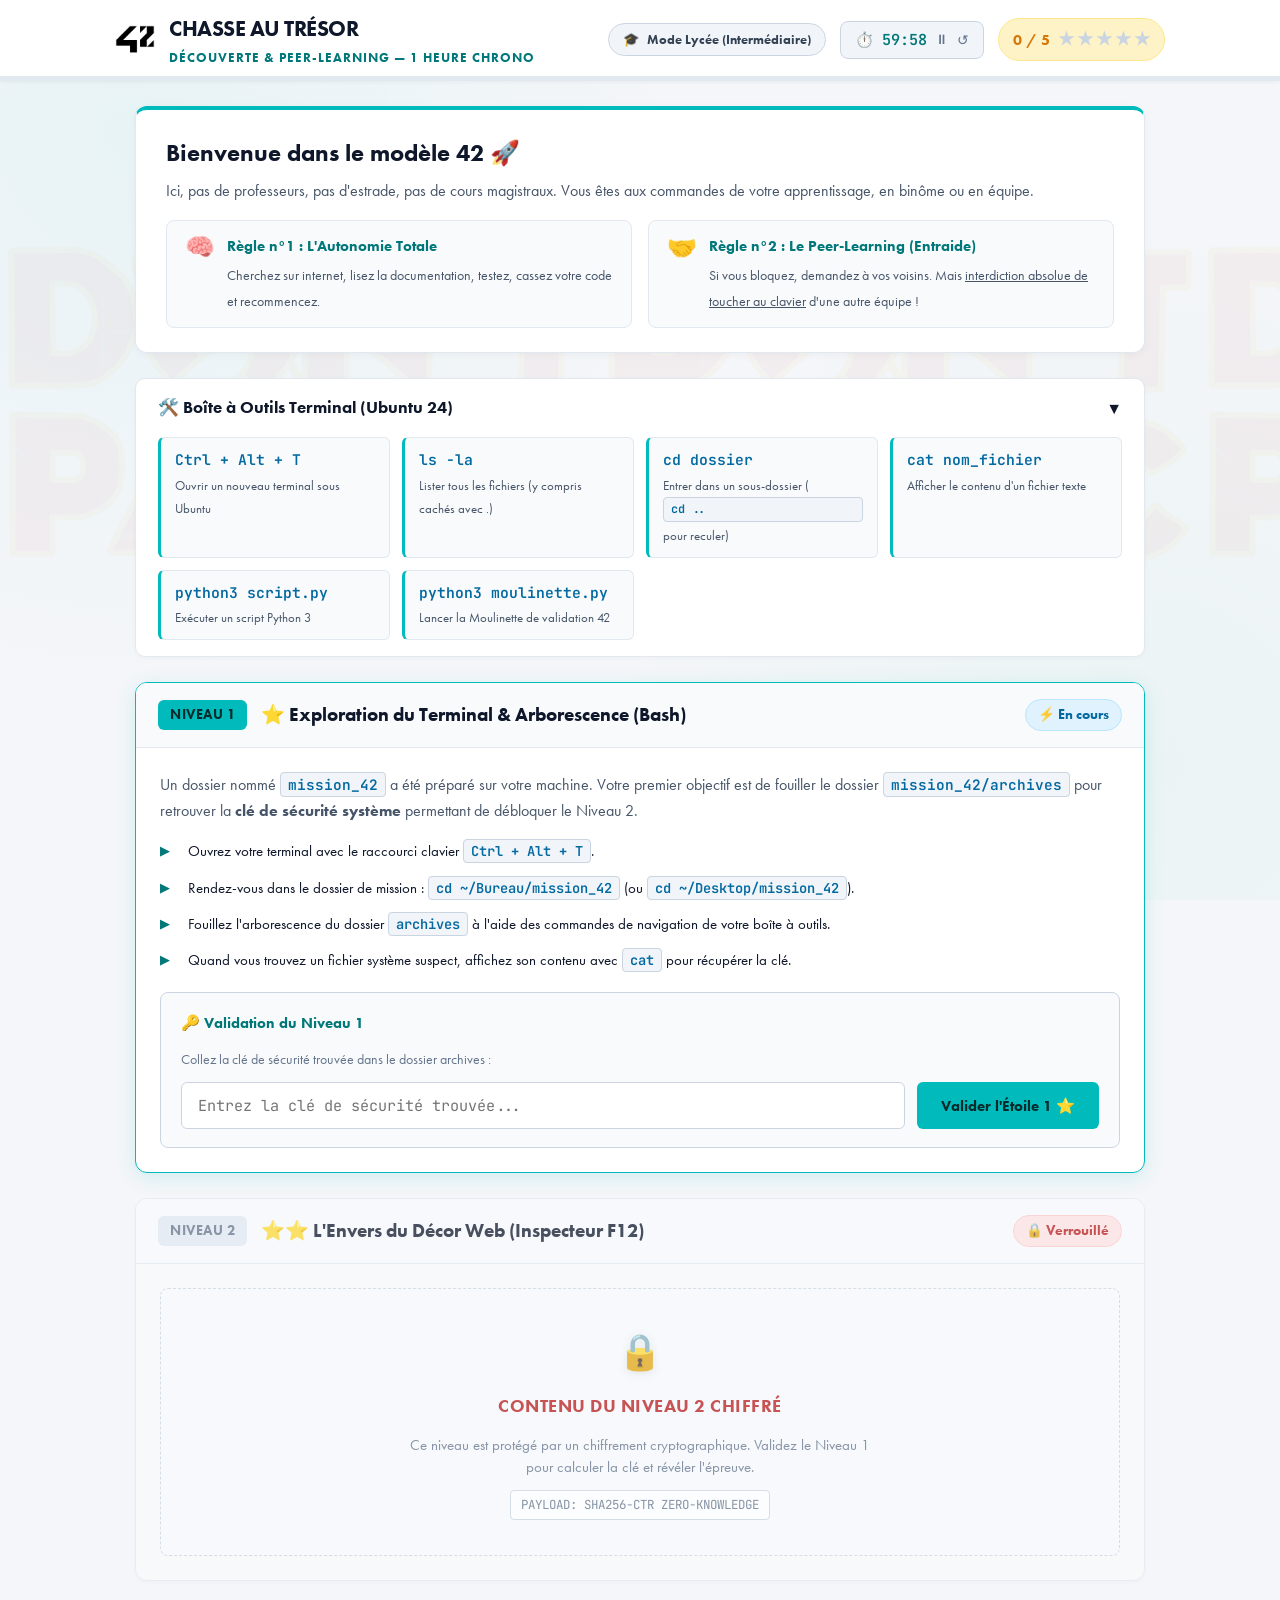
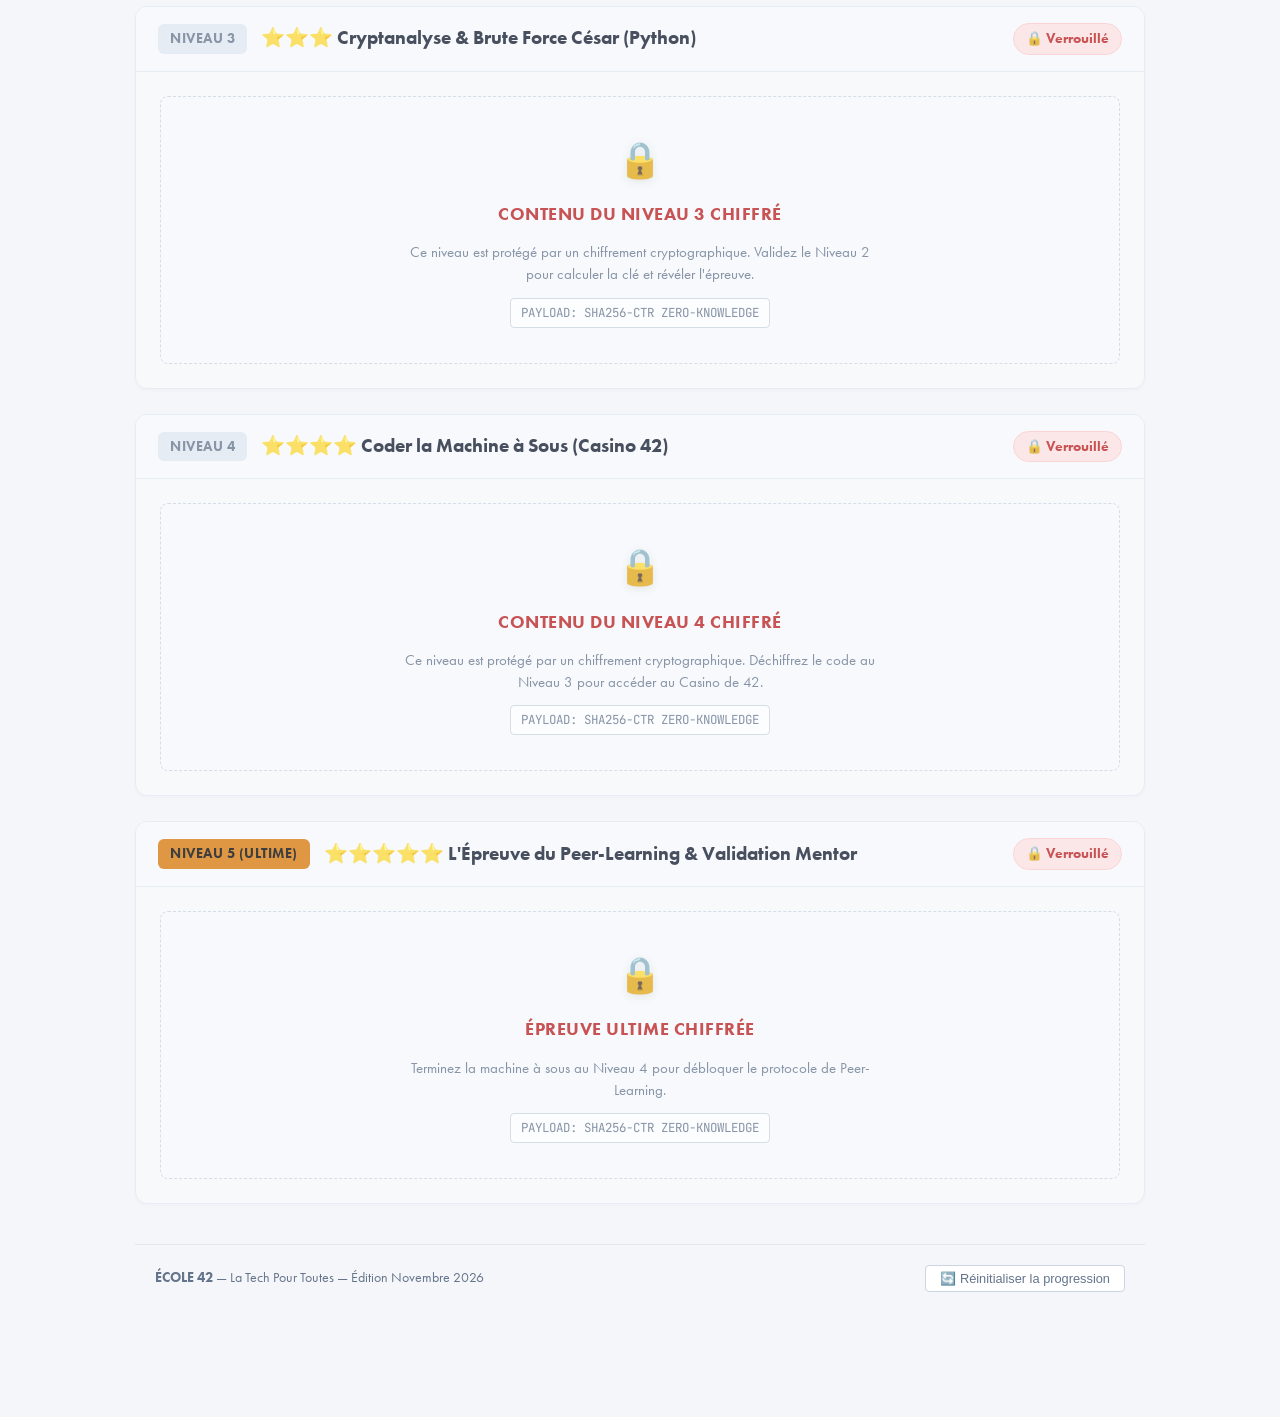
==== commit 88b3c648: "feat: isolate script templates outside mission_42 and provide pedagogical exercise solutions on hint" ====
--- a/index.html
+++ b/index.html
@@ -1282,7 +1282,7 @@
         const ENCRYPTED_PAYLOADS = {
     "level2": "LicUqJ5W0+27+q0rcBtSR1AtbJ/J68+0jy/LCs9VA6aoKtasG+QIGRAtRxZYERebQDc6hI00t3dLO0ARzpRcslY4ko7UbVNQ5hz3UklUfC1jzkrOADjC91s4hAnHr0kMyXC7vPE2KHZPrwiSqkEsTLA1yBdBbodfCWkCSOHtWR2qfOJvgPLkUQUyyoQC/8XySvcv/E1kpRu1mq3M+dPB49kwPq5cU9cmMSmDYbB6ssFxF8NCO8KC/gK1l3etOfdcl/VHjSs1AXW90cBZmQeaAEKzWk7TGSdhroRb5tmIEF+spGjCRLPlalwUsRatwIjSxBm3XIZyX2vdyd94cu1b7e1ucyK4gpInDm0eijz3OmaVCq/EKrPMHCJqBQjG3ENTCMuApFRu2e3Q8g0+S9nrB0aWlNx5Sw0R003GsoW8prYg8k/3UmitLcpv6sazmw3LTXGS/9JEyyUGAi2EuvpQTpesUJ5hG3iMQFKRDQw7MMqkAMlMsrf2jaQ7lk3tIoeTy/hr2USe5Re9pIkjOlbNDH7qPmQxix+Efg8QQheb0PEyze/B0puAPvFuznTRQX/6oyabeRlwHVX4tCOZwsyCyhYg1k6DsBfde6XI6RntQDaPT/haoPxXzhtKINKrXHDHdNpjN82W8lbptCrX1uHuz7D6bYoMCmHuubnYbAjoBi1AAzW43UI130tpvbY+6INy4MIfwNafyHe7HLPeSxn+PUhFpmpnQtYb/UOMUFkbzQZZ12OJRXiJDvklKUKh9Cvo6l+w8BqIreAwm8ay7OsTZEPQdVfRXM6LKSq8QOPkbLqaHBuEr7g49j4qQtd9NXl8bYoXWhTe0ClkChiRel3eW98n6wwMmaYm2rjcW6MWO7CDpEsT/wHFawJ8zMHlpBgNS6f7ALiW+xp/jCZBT9El3axucgT1r1IlzkI7++IVFG3jj/uyr12RWcgWsySiHT4zudx/HaaQJ2e51SAmbbxMsIWfu/+9sKFjFoOq69LN1J38QuqYKhouF/hy0Q/f8iq/Ye2669zOSXERixYTFCjvTPU5nkgsrbaoTklNPfjJNn6qgQYlpoAGYGhoxFyrk2U3q1UqtqlCRriTR2bHxE5dpR3WoZge8RbOcGf4HSooCoaVJofI4nD/SXIWyfge4u0wlVbOEPRD5HGjh9YySNmdeeoe52XIWPIeo4wnzW3pOYEPl8dnzKFM7t2SY23mxXmlVsyQ3SOEROGhcJZqV5tfLq5I3VOi/ybXzdv4UTIB61awndRTLK2s+y9q4namnXQal3mmoWcVIhxAfhdfaDoRcA9cBZmV5l3dCoK2GFrGcemA2UfWGKJ1rpQDSbPWRFkZgnCu2oqdbfcMWzsItzI21mejpuYQ0l84bA3o52kcMlgbkjbfl0L41CaVWojdOaThx/hCibaTphKDDSybdVzqjz+vJMeJ+F72ugD7e2rFgSQb0HWFsIaNtZqG6alYxVDDaMJcNPfrQRaYC+ZgRozo++2Kym9osxCVafOdNGKNAzDl1nN3wUjQQdhmHFVpcg+08P6G3RwyuSZQqCumGpyogbYs+joXhvhftxeU0wCEmJ8RntXzE/fOnIOPUsJwsEFjP/1+gaDmM2z6B7bsIhGOmL7hqfhTJa5GWwj76tCjNkN3jfH9+4i2P91xHW6g411tYh5G/IpKKkwVaiXtCEyxuqc4+aCZefZZ6W17wufOMMmo2ooEUrC22pGq1R1/0E/uir9sGdKMHWpHR+BoGp1ug6gEBBTnpqT4awpUK2g9q15B+iw2hdqb61VXMWTDIaQY9do2c6Ulj3JDg4tLl07pmFVfCdIW/IU7DN8L3zHiWpiDLrJFdJVQum5nn8AB6kPDOYy+bssQtkEtlZfR82Lr+5p7IJSdqj+yEYNHj/8yckqUGMWPwTfrRBQckG0noKKZhXb8aA1sxNMtjElsrDRatHC5/8Ema6B+WV8Ph0eLHAecjQKcqGSZQBHsYq8N6X8VCumULYA7JTGJibnaIzO1yuCXmyx/6cBgB9+l66MIPOAcFxvGR/8S6jpnXiBqvvfsY4FFMym54WqcD3efrRoR5NYKC0V4qgJHqI+r3HjUSQpDVIKOCQijfazx/SkiMDaG5aPwy0R0eZG4NVTwWI/jFX0lIPyRBxX4JtpzYOqLvjeSt66ZVaQCIeshJyMPCp3DGVENPFqaDeIV0hNQRwoXik0ffOTzJGphmV/[base64]/[base64]/AwISl1T9WmvCmK5/[base64]/HzjDSLnL82cc8iLil8/yeKqeOKk48NnG/FgL8ZM5pUs/Fg1bI6x2alOMLy58W3ngFXxYJ4C2FxbOr5IWXCbWA0BCI4Pss13oolwKSyaNaLBT4Ac6E8JCk+7LytoNS/Lw2PJQ7wHkQrDRBodcWp66/YzUkGAU5NlQCX4g6Ov6Gkrd+hwUI08roTALdZp1hlkXpHpfXFUzs1LMvLqTjdOtXrcqzp7iUqre68Zt3RJQxJEVZZ6dHcuYTLttWP2qI78B7YnRNq+L99AQFDnb4B5D3++KmD9vw+30YsAqcWyneMZ0zE/1p5qnilzhw85xfS9UDYydhbKbx21ofCUadQ64D/DfyCwREhQ==",
     "level3": "c1PZKxFmEJk0p1CY5Oa1AmZDAvm/69MvSLFMjWlMrIAsB/2QZrTv67jlB2AgHr4tkABGBQdSzEM1CTytYV0/SS9VDsmejyGez4m/n/UkWPJfIOn3OklmmFqo/fhQmFM5gFq4t1cSGrQogD3VM9RKOsiUpjQ3oBbTXzFILiht2gBSgQJvycDs5elKsu6ofySHrmj9OL6bZ3hHYXn3O0Q8Ct/UGBG3+JzQQX4AuAfC9tIwCVgmBF4YetzefSvQJ907RAJQAVieL8eUXQrCFs/b+2EihCpglz2tz8XjUQcHEPa3dJ1y5Wl/+/fuGuNGvEEzT9duaFCDVykIRmECoxi2kvHW8rZK5TitIVXszv6YsSwpbSP13NQRNVXoGPDVeTYqLdJG7gchPBYtTXkY3onDPYyw3l/EVu6hp7hXBwsG7Kqj80hy3ftDLZxNEUwxsuDcrV4TEn5VIKWB4YMDG8UjmJU2sjbp/oTl9f5ufNgBpWkcbTlbnrtcF6d24xJ86z6mNCOjXPWfiNYsqYo3K5wNqtHbURZ4NNgMbSzzNd/UXz0DHNjJVUl/LbgZVkpE/+CtO6JSSMCCU/5Qc82Sljc8DKEqSn0h139mnZZFEjzcNIts4j7aPO4hCorCYMQbmvAFCyGgGZ2XwX9cKv2mYy2npQ2YT+C3khi9pvwC3WsFxD0wNCJFfP77o0Gew+u6UCMy4Wn+lNJe9hK8BBE8wx7wb/RhXYDUZREXQtpgFU1kO+pQ5I6QxzGVbhHmrEYphlKvijR+0NVrKCSFXyTqwtvI/9qf0jMqL9BxbuLci5KgId3u9Ui7rmXICFpm39+c2N6r6bTVyv7lA5eMve9j3xX/rLbi3CwhqUnK8N73NlVfkTaMWJpK1ejGysVL6udoWScN5KX+HNAavLXl9PQyeOeWwR7Oq/22U32CF5ySMjUQiwD+eGUObBScoSj2n3W9pokVL4fy73jXZuV6aoEbBOfJqTTX6RhDhxjVXnpV1yRBE7Q7/bB5sxgupIJ+UTd1MhVhykZJ+v+TXpkGoW7nxghgqrsng7IAz9KorNabw5sdkGjXMN1GOVx/bLJzhPBIFZhEZ5s340RqaXjyBNzNraEXJq50Ks+mDvU9jZLQ6dxVw5zIRrvgEz450j6fR1SNCwkwOnrMc3SrJuOlSPAWnKwvASph7ZXFuA2Kye/z08FbZZRSEoKBi3EdZLGvI716EBDk6WgPnogaGHglsbDN2W2BeeAfYWMA2cV1HHwNbxUT9LABl0Xs2FdnXLhDqX7xLiuNpLzbbxh0O0hW08L6wvSvWNFW2hBk7phYbX9rGLtGcIgHM61vFpIgKLiUguApPCQ6794acC8itCvzyQNrP1UJYGwnqtYZ2td3EGDzzxs/+1EptqtnORRzZlFaKHFSMPvhqFFyOsji1kYVcRRrxz38YOwRUX+AegJnhCu6c4DWigDqLOOlfnopd0/2jBSuS7ZgnpR/hxcjRN6S87wYMKAWfrGlq37Lse1TkKc8/1RnE1EZotUcs0USSBW3EmzYqB9ADdvlag1U1eHf6ETs2R8mLhA8ZG7Yg063K6XN68QkbIjPc33hE6UsAQ/TQjD5FXek25bhKAd/[base64]/2YUbjybc4ERK3QB7sEu17oAcpUKRJe3Zs/+Q4uie5SwidImceTkAHN7KpJPM6gzSLmE6aAfv6UDU4l7yIC3FTjMHISz7GqGXM8Ahu/U2kbh+mg/Fq6fBI5kGgKQHSKKQaNsjY2jXpjL4/7YVFExGQ0wViPtHRJoN8NOTsHpeeYuiC6nOOcVbFTy8uiA1m5GoghkWv4G0ySOHYP3E57/uja66Cq9dG3yppldiPOBSKF0wBLAjltUIBvURUjozyDEVe+JDaxv2kDhlR7HETlLI3+0HAThOuNHsRTnXxxWROXKn1sOrbAtPgeXvvVMk4vBuIeJXl4My5S+x8iDVyjGCWgxxU7Lf8JBLTve6dno1ZdbTLtVFr+l2bG9wtP/Jeczgolyvgy1CbF5qhorxcOvtZX4dm37BpTqmdYn7WKF2t11KmK+vcGLuHwCMnu7y2Syjqhlt0AQ9z0FR4UTRPvkLA+Ir2B0nbwOUn5rgbqZrvFiAqqJS9YRzUmVtMVdoSOLKmbijnhD/DH427POHK1192D1qgDCKwuUEXBgfbP7GZrv0LpZQ5SV/8QdJmcaEe2j0NPaM8DQ0Fz+A/RqnKDcrtTzf/nNSUEbt6juVvlbCSoUhYZG/SpodQ4nt0OnEmc7TsvupQ4hfzRG1AY6MMmqE/pXjPyy1PQxIKrfMYX40KIDoSKR+udjw0r1fGCbfYtsVdcAVsKdPwNpqwUjupR7gV+gazOluiJsbYjDxRH3LVtVMMXHDCTkOjR1q6fNU33i+CuVaRyXyZ/0bBmnR0edNTCzH0jWXaIkJ/WQAwx9f7t10+oa3IKMuQEl6fPQdaCNxFT9BYgaj3sI8Wz6GM3c50TOh07hjJZpAfWEv1VhCV06xiBglX6S/hSUfCWgZpnKJRT5o4jm/vdNlXbxWhQJAivClsyBg4SPm0dks6pOJy7yhNQD6HLOrmLHlJgXTI0vdx0XfSCmDEOMPxjdeQ7aUwDUnjBF9rS9QV0t1r9PloUuR8SzXJDD8/KZAQ2pN8Y9CvhEeu4AvHrNWWtS/A7mDqHslTjS4w2RPu3M6VJfM3gDuO1EWUjj7Qjldba0LgGbTKqInpyfHoo8esdKlR8ruvDXWcm4EW+hrV4UYDtLDLVZ5r6mDHITujhLA2RX7JtNokyGpq/W0jis0s9zOSJKZ4UCGDXBqGxzlbRMIf8hJUlcwJk5eETNV8MMVwYy5yHoMujO1aAdYDP17TN3confHReCe81m2sn1mFOhfDgKolwuvZU1lmHHae1EoV/d+AkIGG1nlCh/l3WAn6Kn9ogD5nrc1vY8hr1qeam89s8BSrgbX999h33jvkQn3IPtoh+E4qxBoWuW2wBVKiorVNlBp9XKuwJRaxPfraFUf74KlVoQTYJI4FLfU2bGIQUcwlR6Ily6SSDMs8outsgdHuCWuzpqZ8fR9N7yYNzlCKk5A/BDTu3X5yL+IUmf5NO4rg2g0SJshlxaMrv7h9ovqaiWeb3k4VLtSQgjFpT43ivaGntVNHSMpmrMQW9r+VA4PB7vwdEgOnEfIC42za7lNM2lM8+gT/r6BUgO8CETib76CkI55gFvFktBtx98JahStvBjrp++rWenbZWrZBAUcugI+TlLsm39vYN8qJR4nIjEW8qfw6fmhY5g41ERQuMv51/uSZXy31NX7lRJisnwJXuXdx7wnX94+eAd86X0wC3G8BiLh5j1jCD3xVJjJssbcrDyoHt7FdVtYNWFE5h57Mli3ABCuyQd1IIg3D9juDHLwGyzGYJQSVWOpgBB3a0L9UqrN8ISCP5u+mHYL/6mKY2AwZZnwjzyrxtff7z7NIBRUCRRkqb71/XpshbJ04USgARUDnwEKO1c7B27DREQEmjRWLxIipw6n+ik0sy9rYJzPpEUGhhaSAD70fY1TePX3pDgzXd2qoduhcDofeDBOR2Ecrwt6+TQSxSfrf4ylNPPqc519M4Btfdpjgj7cixT6cxrLZ0ILg3amTUGC5KbeL6FVlB+bj6hOA8BSxvJDCrWR/C+OknS12j8H/QejFyFj0wpRb/AWHh3bB4Wo0Tmp2kYS1B/8aFCMO1V2XEgDG2aF+v6s97yFV32hTN21hSaukOAENeSWsgCQML5Za++FUZ7w7sZoLGz38yviWp81eBFp3qx9w8m/8nvXh50sAWYNaoYnr8BDvMA86xTBt2au5KlpRBvCA01PeXKKawOLi9x98ohEdt2ihbuYuF9xOQNJgBcss53v6K1n0vEPvqLJLfMqxnlJDrtLnnn0d5iTcGfDSpImkVNdv0/P4H/M412cpXOnLtry2vTUm/QIkalEnqI11tABwUrDyPJTWJEFiO+TXVjfw0DZJWufSHY73rxaxlXKHfRHPPI4fZoRof1ImGsij9z6ctZr6Lux/lBlvGNrXzoYMUfRxL/0zzwqG3nKUdZ/nKHIYbuXq/[base64]/[base64]/+C4mfO/6EkcGQvh8CvEA8xBrS8f1Z5yvjChpunCj8CnqdnTskQNf0CJolt1ONC2klaCZheiWPsI20OQGS1g6MAOOXWNCsPR7aiHdpDC9eyNySPhwq40RFaZ3em6D4RmRLLFYz0LS9rBAb4Dn6kCeDJ/D+21ii3u1mM5kk8tjcfeK9I3FuC/[base64]/R86SMpOQDvA/75acYeofreL48OlVULHL0OmkmOBblC7eHLEnqadwGIS8SvCahYO4WPVPnesM7RCx35m7+Kstrdd7MVpA8uzEyRvl1qafCeWhYEUt5jH4cvLOjh2jyNnXjWiuJRxK366pPSkANn9B1NnXBT4M1eOlJzMqQvJdlhiR6qyQOPYWcLDMGSExwRzap/6KJeUBuAL+Y4snlEAvp3jzMiGJhKbynoexCGtPPcjno79EFmjIB7YTvdYPuI7QuTKCJYj6Pl1JU0irLTeHwkQyirp2OiRdsFoz3m/gtqe//AZvd8jMmmG6CmGLUaHNfxQEuXQhHM1Yc5/1EpmzopQNPZSIWc+sgZD/aSMjtfhMMLUGo7QvO4CdfNj2aV2l3L2ugce3hCAi3WOGIPK/ehGGFMcSRTgwUjErdRBZnrEbliRfvVN2aSJCEBUORn18IJy/y/MEK55wm42N1llN9TQZlgOl3gFQn74NSisxp1kM2IHRMBYiYejXnnFo+Iebz+qnIwu/Zf38Cyd2ab5KYu5M/pQ4FBMkaHJy/iKl5hcxc/0VpLx8Q==",
-    "level4": "q9Q7veN9IasjUl/uUgkJbWKnFV63ewwmA3vKpQsxtih7O4HMtCcu0gYGha12YCfWmazwmLWxbQ4d3390Tzk0XnToKVBnmSnl1S7YsKn8lRBDpkyOf76WbJUfR8VVgEZ0aLqxfN9FDSP4zzOAY3Ihkc78OdfiMP0C9gpZ3mFzInzEtwWEfhWKt2S50kTYu2doHfH0L94QDMgyU2/S4c4Rdk2dNJKij+93wyoAHHzKHlpNL/[base64]/uE4Vkr+10coj4fPKgh0rKGrfiuIoUEsC03ngoTwKh29WBjuK/qNGEMc0J3VqBcqXrQTw/fPFL9vrag6RD095/iBwrZsy/hJYAjm0UWEkHRAEiUwcsr+CIME4WmS9H7domnBWcDafdlXOEJPQhMEG/1HTI24qsEOtUILzvNtUX7KgigT7/AuQqDwzFj+yrRNQj3R/nn0q/fppFKmCAQXUxk3mYoBcFKbC+uD2dTY7FXBc1eqnyhV/7ZeDbuK3Sir21zRs/0oZQU7vv1fMciTtMnFS3n3h65b79RVuNcfUBhbu54OcPUIsV6beUNbWG8f+W3y6QqkSEEaEcvMXXQDu/S/ldFz/QidEKeYsnYfRuKQRl1wbbbCXDPEhgRIYhVyF1Lr6dzGQhtlQksfzrFatxrFj6JmDUVYCMlBsRXC17d+6mZcS6AXzBiejih0rJ6/3WtBbjktYINkLh47I5M1sFHYWCTuMBRjshReYY5RI5CnTGLxu2o1dsYv4TrxHkf7gkjJhj9iA68YRXPeYZ+eiYkb32vV2iBXCEXePvqNutTMoHcSZhg8sQfMDyIC7P61SsH1c5vxqBNneRX11xNQ0Pjf/QIkeuDELt+1C5yFVKyvfe7oSASDqXWMYbY5UrZDAB4rbIx1ixTuyK8d6pUFuI/2/aBAp/EaHtehM5clNyseIRfz105gHWYnhNWZeLXd/CHd9NqmAT/[base64]/jRHOrkqrND9GUCCuD7yougnQtMYKpxzJaAQa7rVKleKk4YduLnpZvUEoNSdB5uh0jrWxp6j7+Nb6TDGKnjQHlyo8fAnrLQL7KqBo1po0eA0G73UrQ0yi/HguaGeslZB7520hvTI0IdwyOfpayhitS+nQlQYWxc3Pq3dg8JJZSCQgJkNDrOfwIhweRbZ/6b/naqbMQgt2WbuFiBeNMY6EB/pB0QSwZ6W+DlcOjs3kcHejFGQvW0N0XMULBlUunt1cyqBqruqb9BcwxCQoxldZoSKFga1sk631GXKeLRwG3akySfxzINN+Dj7ATmCRlSYJM1ScrEjeGDmH4MVm96cs6/sMHh1yzO8ZS0dWtTxSRnsFnBAbki/g6gbs7BhqgOFYRnIfJHJ+VYu3Wp6uf/8zfDLBG1vntwUbsJyBbAdWkGSauXwe8BLhSdZXhLANjEcPOLyJfSmgYEg0tDrbKBW/FEOc1f0omJnvfRGjTTYhgPURlsRlvT3yY4BCEfIXo0Me0z5/ZvHSp6y9LMlGlxx4l0f9Rb9gtAMMiyiL2NWRQsgh3dwSOu5OJRl9gOupA/vvteqprM0B8I08fGq+nD1X3V1OFi7J99t81RDNBq1DCNGEXyxUn3McxIhpBFG9tLSxdy9FR5i8iL8T4gkEPZQUosE9wmp2Ojs4sLII6jgZvOv/WMNd9noD09vzsk2I2m3od7Oz3DcZF/[base64]/c7qPTAtBCAtjED1YgPnHP2+TU9t/gBugAK/pLZzt7F5oHpytH1i0JAyC043J0yHWKPxO7Hxl9r8kQ+iHkYfrmKdNJ9JVhJJTACm70EsZ0vz2/AgQakwX42urP700m9cqSy3Uba7bHa0PJoetAlDck1MTKOrVcaDEOyMu9W4QzyjZfL9Zh8iJxAY5h2W31c95EvdH4ThQ1XF72zc4w+7BvvCcrW7HmPV/X+tO30QAKCQ6xr34QviLD6KVqzSY2bHS4VPqMF5dxO0qAM5qec+XQUMmsAWblImaiU13TT14nnJ5rD7QaasYj5q97NdeWZ+rw00E6SPU85V9uReB7yVh3kGc+GxBRdozw7qkAnKrvQrZgweLOXlTgPifkko3AM7E3fKyMTtyaoDm/EL3zKpgOUD5D3oucj/I43q7adspWo7ZrkoU63uUAZ8hC7FWpVQo1GeKMmiSDDxF+Ctp9PNE2gbH04AghosF96K8GinPtlIhBXGToksjYgd70xRLHk2yosOTcZpThOkd8cI/csQcHukq0qX0lUy7/lOOcxG/GS3+xdLaGjnbYlnanu+wq2TmxCNgZkYCkBEOfycfq3dJ7i/RHhgoQaz06MSQwt3itw7A2R0ZBakTEaVtCGXwlWFqsuXNsJzUlNCk+7pvfXGXGB3SLcUJCqIMiFG6j5QqkvZAmlAZEd/iH8wD/pbAi/b3M+vRLkZC3rqm3lolFR0zfhgD+LitXF/[base64]/fWoOGQfX+Zkt4DvGqUB4tza1XST+n2SHTTdYIv2FVJK+/yREmphuZhPJPmkEGUKb21dGUacYa95buz+IaIA7Wx/xZTVUPX9BZKn50POzURNTQAu3HARAtP88zwWf5PvO1jxeQjfjvKo7xeTuPndCzKKSPeSdKxrjEMkjoIXDYa+sUX6+r7pRALEWvBuoLvvqWKa6VFMOxLQGlapJm/n2j8grrdVuKOvHx4y39UXx4ziDrgOC7s+K5z2ueQYydptUPNTQD3Y1tqLUrA4qg1yS3hTRUMDvsXk6jNmanE1X5mcJ1d3UAhiHtuze/EaXaPzv8rf/3DvXTcKdBYPRbiUBcwcD+2SNvSg5wkN81wWFtUzm0tCTxsG+cwe4opfSkQxtnr1zkCTUbBBZJZHjdHFR9B4UKuYjCo/k//0kbtBtlcgVWc+T1Ye0z8Z57RqX2snXxS38EttqjH9ysyUWqa+Y7XJhsDub9jr7iLtfqVyuaUX5XaSvQYCpnKcRJnPGe9LvgGwyr+BGVj1CMwP8fDnLWUt0A/d3W6WXtqmTn8BMdxne42CKuPMPIkjmbS1NZ9Kv6tzuQ0NaEcsJuurOX/9lch2+byQi4i61veVLs5dMCUeXZGWyyXIOCaqM3cGuGJQBqpY5St7bxxAPrDZME+cb5IvH8G4jqTaqvO3fACg5RZS72GyINY6WJK08SMVs2qcyU9jHNXJsBev1uemxl7FcHUiOl/sq2ed7li1GtG3OEMjiX9qK+oLoI0MuClIkYXGQSm2/eNjgpEnZoLbV2qrjX62EvJTQ9DGVjoj4SQY6zFZreuozyQVe85eb+imayY7C+bHqb51G5LFqHjjFm/RPooc5z4xqN32dL9uTm4OjOdV4khE8INjxpzOBBeMHiA8QZurPWood6Y3M/vaXXqzzroKN+MBCf94JO2j5zMWGzWHClZDlwhHormp7NTJXGlaPbo6vpWFDQ/PTaq2wO5H0N7moBt6JdMH+gwwnMpBN2O8dEd1BMUT+Ggn2kGKYi/hAeUhlGe4zdUSZHhcorpwjYMSH5UDP6WZOsiiHbtnUo+yi2KMIgVKA/Hv9XeY+fbYV7CE7+PFTeRtOH3rbyCwblmFipbP4idgIlTw3IZPQ14Fq6JE/358AAO07qSMzd7o1dE5luEYLaxXGCp1WqsQGv95q0far4jCIVq7BNTF3nK06G3G/vdMB+kR3FPY6sQgjetKsDUTKSBpfQFQIDwf3uMm5M9ej7XulHaAUf1GYPejfE3R9tOvQLBUNo3KyiPXvmyueIv3LGeWKKfTbbVUnzo5/l+bakaHvFYeo/WBjedGb3r/+lGCRpJsYfDyAtB8wVx+YeR9nRkddHR/P2YErY4wDdziG6ATo/4yQ7z00mg0wXuTyvWycU10AOUDVLT9QMrxic/CURm+XPbqNqcx9P9+Doo+70ZFbhL3S6mCjb2wQMxojd+6VVxpN5sUlaqBP80e8A6ldFpPhvH2yE/4nFvBRoibaMc86sHS2piBNfxSCZHoavkQxDm70x9gdogoYVlCLToNjg42B4SNWYyrmbRLlLs2JtpqVKVM0E2xTA5PftrZUSUcvQT7p40DINmvmk0YcF6Cla4hYB28Np4A2qqgt7ua71QhnZDk81mPAvnRu0a7EeBqNryEupE/QwST885RCPFIqkp4vg+6bsVOZ/8wEIsj1F6Y7/EIpkLPcUqCA8HnHlARvOwp9Ad1jQJr/0UeLRnxHN2I2Wu/yegnGop4U+0pZMKgi9DUJGt9sr5N81Ow8GNRikRTaxmI1BMrVFvT/X0MjuUoORiz6bAnCUvReEH1Qc8QFirWGnIcmpbYOoODfo7CmUnCPibPtzodLM5M/Rh4BlPEkGX1dff5CJQJJ/zShDWDRoFkliOS2kjhYxRQ+yhN7ho+ii9p3nZqFRv1CkqbXa/fRLRXohTqZYNbx/Iwe0M7aeXI5N0hZQ4OXuF1qTZKHKuef81QA7WKRhMxs8VWNlYXo2YejB5/FMl0hj4JBJCWVZFYx5j9C/CJNqvupKYfDutaKBH/iLt3TBPYJvQuR/TGXjLGPJNIYvte40jnvTVMkvOVDN92o18XUK8vnCChNwsrO7bG89LwpEBA7LM12CM03zalsgGK8O4BcD5fJOmiH51Ni134G93gMkx0etX9SR3XZzpFpcJ6ny0qAJSoQob3/X/WL95tlOadvq7lyvelCsyGlAeZRo4aD9Bj/NZpKAvF+Fokv3hNIs+77MLprvgr99rBTNnGZNdv6RDtE5QnBJTATons2k452O1yzw92dxHnsBuevdyyetvgUuIUu8xbe/Ue3yFmqmlODlxh/K9Q9kUGU/2MnWV0K1NNnFmIoSVlWIVQoL5nrvljmXC7MU9OPpWTlbh2xxcsHu6yKIHAIay2qeB0pU8lG+y/0DZ739zXulzGTYPxsbcTpnhqDwxtTGrqjOAIUd51gqAJ5x4BXIfH8D8VNCAQr9XUSPpimZwyBl/uE8GGwGXIX3bDUjobIwMc90DZ1q6hStlP/LJ1lDlcF2PuMrc+nR3yEHB0KcmNz9rykvHHawbu3e6H0ZKi1bGauVUkWGoWYAtaxr6VAXuiPfWwOKoPVizzEsYuOFQdh9AqQZtbNTjniiTv//AuBmym78KiiPHkgTssf3aVINW6yhgfytFf+oGmVtmHg5ChfoDr4q5Bx9t/ZSSOyfANBFvBpputbxyDfgVhN9MZ4YGKAPqpJvNV9CEmDc8HF+NUuMYq7ibY7PL6vlYQNaMLB8lfX9G0QGR+73o1HKwGNvkKYE4fcb+Klf62XwdALZy7m8p9u4NUuI+wp99TUnjTL80IaPC/uHQS3sBtNDZfTgAWPCY/TnYr3QEFOLk+NZjVMWJjcYCPwa8yVRRutU9VWgW8FO1lTACTo2j2Ko9Q292TJ1OU1xJ6v+m2G1guolwu98DAJ+VrI/FsiSLwy3sKnHae9njCrQujlD9OxuVAcvhAjN97Fvaq4iPdZDZc6x3XMZ6RphBd2vCcnLcy+Ke6rwQXX2OHxoP1WKx/+5vFwunj0KnlLLrUtUACvrYxXtwW19AWdvRyk6/+8gq66BZDFvzy2JxrVLGae3g23If0ll/3poa1GfWKq1uQBfg9J8Uj4k1g8SiXcc/g4p4bPOHzgt6sM1dRrRDGEwM3iZHa0Njmk+tWRQQhDHJZsur5kFm55tYuU0MDs2ZHrHD5w0a+qROCJZI7bfKPUaeTYR1I6g/hvaPcbBfdcY8k0E10wU4S9BuSPtdtTMdXDFvfm+XiFanLX/xorzxyU0P5GQGl/a3sZ52Qi67nEdt7iHMVST5K3juNGW0CWLVafxe7eVfu+4YBvHxB+dktIGBg03hGJgmOENKJgd2ZlOdyTNL0kPPs0FvUs9Gh/+HHwdG9/1SmX0dbJZaTV6K511Ne4dxmF2EEy6fx5o592iRSP9K/b2IeEr4omeRHtZqOPC82yMvsDBUmZlbVugPjFk1efSNVLpcgKPXIzYNyZMYe1e1zYgFQZBKMLFQn4IndrhvHuK7XEzyUkd2MZMdrYartLt6tYrZqugzgzaFucsX7jGjRuxdpHEvIM9OyDzzBd+YXK+OX+XxVsp/NPJKJjoJOHRpBynwVmpOxIxiaM1vTX/r60lPtzyvmFTvUkv0YhyC6o2eYyo6gmuL824gGKJO856yzqFJMHbzF3XxPF6y81jJCaBpY70U1Iev4MbG0QY9G/[base64]/VphCAFoT5kKUkSRJ5IFCZ0FlbhAWmQyIERx5UBypRZ0ifjpvlw7lixlIoGflZw=",
+    "level4": "q9Q7veN9IasjUl/uUgkJbWKnFV63ewwmA3vKpQsxtih7O4HMtCcu0gYGha12YCfWmazwmLWxbQ4d3390Tzk0XnToKVBnmSnl1S7YsKn8lRBDpkyOf76WbJUfR8VVgEZ0aLqxfN9FDSP4zzOAY3Ihkc78OdfiMP0C9gpZ3mFzInzEtwWEfhWKt2S50kTYu2doHfH0L94QDMgyU2/S4c4Rdk2dNJKij+93wyoAHHzKHlpNL/mIwVyu9VQ2bT3/d7eQ8xNRPapau+TbbRfTEy0yMLZecz+HNH+8DFSAJqE4ChZEObRD0GR93d2I3Toq6B0M7rNszsUhXPNAdv9P7fdaIAa/l748jfygU1ou37wNK/mmDW5nWcdePQ54kiGGEyuPc2ML5JQERwH6ctBGcSV/58h5vj1pSyrEZipVItZpJYQtSkIFTL+WBbGlMiDNF/gg68VFq4gvQKIeeWURBDDnoslq9mEzVcLFSnv/D/Lwy0kazDP9iwRd5hIK913mqTycgLjVxaiM9FTML354AA9TcE5D/zIpSrAgoc63l3p0Cr1E8WZiWvNGUz/C3oilUNMO1pNVN+Ju66nHkRSEg8xF/H99crCyxNWHmsz9hgqK5NQK9UyXfxn6ZhywPIj1k7QWpg4hHQsMYMQt8KnVCm876H61298sve02VgCzmwlW8MqOaVwysvqPLnKKoRknFVWrnpHtZhvsGw/0ZaiAGk5Pn5WUoQZ/Ff4Qx6PNBfxrrP9/H3M6/rad16VzhLZaKEm12lKDrGJZCSV2PYSqGZFN837NsnPRtTjcS8ONMshSc1VKQwBhVqpUXMTn+58G90IVWgOJmjLxIOVfTzUsWbK/iVzvnq5OQ2Ti+nb87vzzr172AlBGTBUq34ETZ1iSDa3KmNHcxkreIgfqlxtk46ARAKPG3TLsnAKU8LAybiExprVfIN+SqoDP7+q13bFSuibI6MNBUkzOUS2XM86vfRI7vEFASiBa9XG+8wiuHiAEHMfQa3cH9uyvx5s8s3uBH+TX9jMBRv/RMFp2erXfEX7KjBBSZxwzFg7yps3PCwVyWVgIgaxO8EiBjLB7QRZKGJtNsxOPx+Uy72xcS6AXklSThWM+r4O/jHcdaTQzatAhcl9wIZo0q1bDX2qnfEolqx4LN9EUZZylWTzx7zI5Iop2oWfmUkvwmUeZgjdvDOFQXzaEYoKCl94EwzXJzfC49JWMSl9Fv2UA43kcehwtqkjPDjIcpfyxHtjxPoPh+lkoezClyTl60LPS4lR5HL2YOYvhR+PjDa+ifePlVxjL/zPJYaFiAIURVw9kf551gxnmbmALq5kboSMt5+wG4a5GDsf/a9gjM2gWKgTv0R0mTihoi92aPu2bq2yXoZfnQneI+WeU8zU/I7EH7c9TcwV388bcex/p0VKPoP6BRg9AhJr+RnAfIyU8xozEE/TcTSPK7I4v2UfcWmfb9PhLeenegX4bMkJkmSWFk8uyDcesxKfGTrrvP98LXNJ6AkSvw+vDFnEL7q9hUK0NWqjljEmjx0S3hoquZl53RLhOXRODkemigcVejDxMy742S5RIC/rGxfNmCTJAqJYM/Mjxo9ikzST+altagUDXkWTE1ANjSqM3BnYuin7VsHRZY40RoIS0DBIifTvopaY5H9UAPYAwIf9SJ5bIPwTfhdIQva61I/JLsd87zsKol2DRn4+j7esX/iHVbC6buMWuo6Q28fgT/6qBuFMyxfx1D+W46UsnkDFeEaGC4QIP84eh16mPg41p0+TgM3khsyetXhpRCQBmeL7XhtYYL6JgYFETbZORz4RhMRfOrOn+maKONxkxkEffKQxzFMZ+Ol3oAVdTiZKQ7jlcKTgjkJKPzxizvnEP3T9RKxlI/z5ybWadsqa3O5dBqwSFsAlYLtSNF0iy60C+2D+AaOcjCXWp1CbzkM1o2hCLcRu3Fg/eKY9CeP85PSK2BtJY0KDZ4a/woYylhBkY8mtJGIbzXL9lsbkUIQfkgrMHu+A3pB2ZYBk139WArQXwcrsu9+Pm2KGLQxBGio0MZItoH+JOHVfLZOhcrNFdhXJOTw7bMSdXdKDiP6v7MVw21Mr/bq9k7kUIfliv/n5qraYlynWMyYgmgRZIi/SlyoVGWxucDcgCdkfwuIuLQomkp+UlBUV9/xgH6Ur6j84GYWn/YE5fUVhjzHA2XbfrbcYi8RivuVD9ttujuudiQoA28uGx5C24a1EcCXH4aIMzvllIZlO+HSEHCGe9Sn2DcU09vAxbopXPjNm9Bk0pCqv+SZIjAa5GT54D7VS3lLvi9MfgPaqKB1JkDwxlJpG1A05slaN5M263pN3H3McQZBqd9ADfierM8ryiuW3Gfd/05MIcy/B3yQYHxRf7s9yRuhpQjmXuQure2Wdgoa4np9YHInLGAuu2r9OSoOlG7aaVAbyzAi9BA2d7cu8PZoXDaPWVZuird6hcBgGal+qBb9Q+tMCizINNdgaySQbUL95T9H13MT/NCsT5c8wQ5bBRajfT373HTzK0tWGM+SDe407WNhqEI7bbBHXi0T9ij06PGz2TS1M1t2c6l/315YLuK2RoDztzyQ/5YQmoX6ryeHwGkk9snA3897Z//7F/uDtgrS81x5okTl8sNl+MU7btLorkl5mucobmVw4f4iyAfqtPWx0eB07kp19VKwSnpH/BgOFlQpzys+mzxGtKqDf4W//uI4kyPY8RrkRpaFFDH/f5GojYTLm5qdy/ADeqdqHhOVEoLwEVpBaQ1Bh45VGeH4iiRQeTrD/P9SixQv2GNKWnRySR4H+rIT8bAu2n/Qb7uVuhLzfFR/mWJTjcHMML5ZU3L3b6/A5u8KE9XAcIsIJZIhYhOGlyrRjDmw6Itfv9A7GlM2pgru5HZycqr154EaU/x4hf7akVIP/ayjRfMubjWlp2+A/4yV2BrcMcZ1VKZ/i7H1+sMEk3glFiS2eUmpeklf5Qw74U3AW0nfge5WS88tWhctGko6dz+zhiPql9C/G3CEljhxnYR4hNvkyDNcjsMnK/Z++SgfrxVi4bH04AghosF96K8GinPtlIhBXGTpo6nYVSQsxCcTd2zIhGKdtDUw65atoV4NYRLzPt4hjEzwtjs7cAOdMYrinz60gCO3f6P9o5Oy/glK2MxULAxedKUxhRI6LOJ/XNaentDWJ0vgXNge5GG0Rq24QmXTYtPQX4XlKP/kTFjy/E5MvUZoxkSBhe+qGt+PiRSWtlB6wUOzaCMDVMtTkA6kyLXTsNNFRwxngzA4MiXH/d18K+GvpLRia/xQc50xo2n6k4Qf/iqBdgQJsKl74KvY3j8TIXgo97UAI8C8/xYcA9CmU8eNLTr2vllL4r5y4YQ1pGSSH/Hy4lWlveXgWNqaLIgJKslIPfEmelby+N4CvPPNU0KxnnRysoc7xOWCppQ+7AkrSOTD7sgu6O8B1ulleuOiEhnnoegwEm/lAAoCxmKkp+Gm9qyOHTimtT835hgWFPc9ljIIN+eXHFbulbSgPqm+JC0hINb6xJfsGygAV1WKVQMHlasG6ZK3Mc8Su4EN20lr9ldWaumatscqE4668jvl9/VZB0DTfLKwq/uaaQ/fV+BXT5fHNgXzNZKsIDyi2UYq643pHwHq7j2lwhrzFAKbxwIiqAknVaEPPuu+aUosveJGCak9YJomTKT784PxLWHLLbCDefMtIk/lVLL+3dfWPk1P1uJt+rDfB58fKeXkV8VLqe0pH/3KCBStTClnhsB278oAoenT9THPZGcEpr8yKKBT5P69KgV60OvvV+k/wuaX7IpuBRCpz7Kk6pZWbCRp2yvz5ckjoWWCEAs5RUounqs05ETTae3tbtoKbDKPgdaekATxgZ0vfgcey1xuODW/WD6jIngzYQBkBj+DeMZXO0vOZ+hL/Pbk8KzDwj6Wj6PhkyckeBrut7gXLsSBUQE/[base64]/FM8YibzRGophST0S8tylfBzD7vIYKVt0j6aitt4Srz0w7t8aflY7pa5oYKTmDFcuZ/2Uyx8thedR5w0ec2ZaCgbF2+abqHW9pPMFa/LCVKpJdz5t/4uSfXQIIovc+AV8Dwy4miCarXTPgIQ4Odna5ArYbRx2jEDzrQsse6DGx14sUEYE+U1z2nQrHEGL/Lho4RV4L+eaqdii3VR++wBgyjwpaKlc91wcbmgLZuluqCrvJvj6Hcm5JcHYEOn8GG6lwmIBVFOXRGgzN3UP/SNOLqrpSSNWKFmlzvr3fXG6CCfOavl2z0bV+/95Qv6ALNWIJzz278xmbmZuXr0e3ydGsosXMUEwwpvaF9YMWjH4kYh8LbthcvZiZygL3vwv2ihKcPBXGjQ8MD7iZHHRTiNTS9FEB5mP4Dhp6hSMWq4cqenr8M3fzIABkLxgl2/BlE1nqodif4+ZrJ8jG55Bt/[base64]/1tFyNmfX6lnQRErtEYHY1aB0AJQapUHNT3T7ITXZE/OwosYvrPDXCuefV/XmQjjs/OMwNbQID7crHc2ZSnLSSqTu9KdRDApPp8nBgylK4ghg85uJ+mkwbc+inYfkd95xjDFtyXPHKc23hUvvyV2k01HkUj/AmtBa3BjQGhrJ5RMviW97ez9R0U+UqNqcx9P9+BB66r0EFOtJjmC6Gir23FBv7DVi/[base64]/21N4Gu+FbJlUPc1nOF1Ij3rniqq2sp0c1nob5KBfMeI7xA5gL3Sl/ze1kHs1sAj9opsGgj4IH5ekuZbrNdgN2c2SVm4SFKppEHp6jDpmEqziIXqW+51igumU03s8SEyOxUs4S0r1DnmHdWZbb+oECeA6QHs2Af3WUcDnJ+NkMaNlvlwcRgTN1YGQ4CJcaoG+HcAo491G4iG/YFhmhM98V/ynZLpy7Sm2pnCetk1yxS8xajTqa1CcA900uIcMaAWFzcEbIRdmzNdW2tdhNliajdzZKXLaMLMyWVPWfRpP3dsLacVeSdfbeyct9kePHg6xJg4YCRpZLwF19C3na4G5vIrBSB2xca0J/iv2ji8TYqXLqQOXG3TMGLVTT8qjKI1zl72fFFbOTTHfH9kjGwCi5VrEzZ9k5auJG89LwpEBA7LM12CM03zalsgGK8O4BcPsZ4+Wiyw2Myts6ShpnIFq16pD6SZ4X4XoEIlZoGP9+2cG8gdYj1o/FdN97n+Wd+XymieHhCthGkwAPkpydjdf4bYKpOxyFesztOuyMIExveUHt7vx5tNnFWEmHoNbv/RFqApY0wVMQHU34S80qWywxCps2o5XhMRoeqFwhM1Btl+1fNhlK+LeMWnCiqb6NDJw3PziANQOVHj0ezvZha9BKnNFF7+ovjkEcYLoiaWmjmOWucA7Oe1WW1X02gpB8X2wwfdGFtD+5Yy0qOwg122z+ECd73J7ENd1TCsTzYPEX4/hry+cb3Wuu2DUN1p6y0SLPs82XGNBAbqpHYOAFPACAj/[base64]/ZbJYyrIdUABQ5ot+eFlF7MXjt1BfZteKFXTi6ayeonKnz0qW1+nF7cYt/vUJ/bX6+BNR8rfLhUncGVbiQHHwpbOvUX4WZqrJIA7f8/+KlC+m3kGSKI8q3Nn9vCnmO1qlJ44T1PoS+sWPb7Cs6bVSTWEQjFYKxMQRrGSWvXG5ncYUfnrvNNlEdnS1IFdcRH2+RIJ8JcsBn0a/a4XxjBDG43NkfxkUWo3F4ECTElI9qzjjiQv8otsvYhnSMPNs8WuzG3ZzCClGQW8VPXZXt15s22URnrud4LAKAJK7CK11vR83fi8YrNnMO9N9i0rLTuOMXLc16bXvKBcVXWLUi0NnSv/t6dxCE+jhlf2x+atB54GF7nOh3Q7H1FBENSNgR7B9opls7EJRw2g3Hd8uxzZL+z6xWpTwwY+1JAGk2L+NLFhBF626rUUwpgogZXGd5g3i48rMr2O1BYzv9lIRP8HEFxYkyADZ1g22gXJVAAShGLDbNHi5kY6tpoA6k4IEdC1FqveoFcesP/f82Gb782lcAfQCcEnI/1t1e+Ae/lffIdnzUknhRQgUZ0zE/BHr2oGW3sJO22JSuwe4udC8ZrxywQI6XEci6W1qZZqFm+q02Ns7z6ISDXsK2ihOTatDDHJC7UQuegT4PlcRO3FcaYo8ciDgxStSNtlJU4cdlsvIkKd02AKjFvHswtHTKoI07HNAU5crNcR1jlYcIFWWAyM/xxfbtw6k1wpziONyZA7u2DVOLJX+LqSMFzjv2rETITa5Prw0nstoDxUndVeSvITgVk/ee/MBucAl/eDdFJdj5kUL1fMq9sVd4sLMLVYgpQ0JLcyXeiwWV2lHRNnfIxbhZiBtLtm8d/L4/1/gSmX95pcrSurTuRNrGooYscM0jSwX7DKXrGkX+XxVtY2eqIDIWocLyRvVmr3QC8YkM1tbch9Sium8wVXtyyiiR++3vwE49R4vvnfZidjwXaM7HV0Ra9ZpZe/w9gEZWr2GHPgIFTiuE7LVewSB+lGkd2zo8ePxFdTXv9F8/Dw2sJ8E4J1AHZl+R3V7f3ZwiWkLFk0kiujgYRlYSKmrMUAhjmKP9B5SNUXuKjIZqtgIdaZxpMrontMjuhBjNjJ7UA4jjGTuK8IMSgCqu+fbnKvIcpOMutblgeM/pMuUMpWBHGKXnQo+B37pLnIxG+HYMVeUWQOZK84dpNs9LCObWmdhps1RJ7+5i/rejHVAE0llJ9RknyZ0IjPn1qgiD1/cIwmu/yA9Ls5jUllhPA51qzrj2Td81EMuAJqBxJ2FtQNTBbUc9RMToMU0vxBV2YqfhU25URy4UY3w62ptBgkxlYsecfWisYBZOc/TTk/ue5UC2r1HMxk1UdtZraE/g4sepz+hgj8etAxsoV81uvLKGUY7PCqPgy/3TdbbS5jAcxAFi/2MlY3SOx2w7gdX21EW9tbOan8Ktiz9kreYTS1wfT4DxMw7lW2UH/T3+jtqI7f+GajouwquOlLwK4JkKu+JbrLKB3nvQo0bt2BcCT+7wNPwv2meBq/4KFrflSuEABL6lSAy7ubgJHsPwCCMceEMslmVsChFenR2A/cSdXpDlSbloCwbQ6nraGBp/olu3p2e2s3pdB6muc63Hm82bGuSUiaNGiIUmVJrsvXy+K6zpVkC/ecFCEFN2SN20dt8v3bhN+bKGZkATyU3x32AaEW9YeSlDhpumZE8T1zfsc=",
     "level5": "OWgMGh9e89XfhdDlwAjjG1BK3gPMjz9yA9NVA5yw9Odr/U4jsfXs3ded/kJAWblIlkPAM18hPFkfZIKqUHJUa2MW1uUUMcdZic3qJf6SWvJjc7kIiSDEwuTmRa/Ke0PXb9V25KgWG8TV1taH+ohTyFTQAHy8DGm3pm2Wnjk+Ht5TpRF66Dl2z+tMK4UvnZ1pgLxQyKSWrzCeNIdP/+41DEBMo4MzNraNVmKYqTxK3jWImTmBWDpgR7Ljp29VG7kX/4Tp36A2GiZhjTDSJ+Yf8pX1wJeKOSvVFiI5uo2yxkvJ8mYaVhndM797LLenJXAJzqR3G8oZ/[base64]/DwwWGGduWBpGp8UCbeWtzXGfzwBPwcpQCc4zjjVal+N0GLLp2OFfMG4kHsAKu7eb4z963qcexeSTGqJphNPIfnZI4w/7+xZEBxE72elc7gbVi9gohKfCuODxfG0uRzG/9p0Df/lLPTxzV7dYggI1Yx6KNkYw2ODV7ycSe6I9wxTuuCpEpxImnchAKqSOHoED1kPK+goLrUVppZDKbgmtEO0OmffadeU0KGjvnaxD/9nLnKbD7SwuNYTeEFFMPV8ia0enrFNDBSrWSKSFtmRLDxHJyYnC5A1T8IX2XY6eKmW6HXTWbCxDKy37Z40qtwH/oi7hRSUwLF9gNnaLEssXuaAnH+Cycpa3bGDI9iI3lDxlaPJveNM/1ls3JceC0BA9wEWTBj0AqXcjLnyuC10yetPrw6vIjBf+szO4lBG/wDQRgHNC3Hb7PPRg0LlKnK5x2A7N10MCa9KuD57a1FP7HVS/MkxlwazelL4eY7Oll/qvx+aD5dGbJIJdIfS2ZOUqKWIGRtDxXjCtRgs+rXByrRgWgsMlm1So34fpNiw8NGReGQsfX1ukgHbgblwsU/NyLDOfAlpgnUXZlhiPkUmW3jvsKG9MNQzoihGtyybel7ru3WMlQsqMU7iZBAVS56HSg9O1CeHtU5CRz65wG4xEl9KM0zD3YyyLUjA+uID0CKGURxdMgjrjMwQZK4wBKZ6Fdz1CJJhvKB1p9duQ57OYq/31oZVRKs5H2uMQCteaemubR484beb+gYoKkgxQEU1QWRMKCR5ODOevkK1kHSrrhHy+XQUcPKh5oYkG94hDKvNHetFdlFz6/EcrSL89r7eQAKp6Pf1rNxwisKUj1fWe5ODOO0P8vNlGP84ODOm0A47/MQOVJkKpXNahG8YgSj8kjiMFyGlx1UIw+pvY8vbfpVD2xQwOQY7tNjsTg3chrjpYwmSrVjKoU7VFS4RKhAWDCGhdNbKQH33Yk5g9z5EyHdJGq2eLcGiL1lk/1HyHN6NoxFn64rKDQLahx65gTZMRqO6u77mZqx8PWMLnJlZrDASx0KWsOYdWVh8p1fQSlrNdI2GkAL2PRFvrWLGTrzTmO+IvMHzPHpflM7hkFObJrezQumBX4OGViaSYptgMmoxVy5JNT/yXt/yZO9+cxgUAnb2a93DCoiIZGjwgKOs6q8NzU471oXOjWz8cMZPM0UggpEhFN1eJCnTd4GRYyixsBmpdDCJI7QO2qxHzVghjdBi43zpyiLo025P0bYZR89qs5VokU1vjbO8ax2H3yWLOM+r6bApMOZCAg+pLhLtoJx75au6IsUrwg0xI9XqGI4bNrk/05SUtifseVLx8IiG70+Or4llNQjlbw1XOanSXsZU8RJEEPkML00aghDLuJu/9lNA8XWvTfS06z/1z6I+dp/5y5Dq77pTd/D44SQnnw6e/J2oL4QrQsVmkrTZG+/K8IetgeFO6TriuERY6UKI5D3go0u3LrkmwxqAt7E81EMEsHGRdccEkJTpTOcdiEXycSJvDaDMxs0j807wGYTFCOS241Jzx51k4PuuMHM4y3pVKTNg9cYmxjA5AQW1ra62UNq57L/xYS677XqzxLgRhnCMM8Ejt4aX/jSCfVU9NfLYsRjwq02a3EuM38nd20+wJQj+lj8m1tXOLGmY82yS0m+dtPBk3TWwfo1lLXfoBsJhPjk+0xF9OMa9bpmeT1mcMjnkBjm4dX1Dn9uEf4FhHXMd2NDijyd+HXdKhU0bnDg/pbIQkutopT/XIWDwBcIWLFmaWWBhpBt6jyCIfvVGbp2yvBa/KFuz7ZXADWqCxW0KnZhoDzj9GoqW+pvZ4ru5DlHsfd3LHIT2nz2pjcO6cghepxmGfRCaO9isHx1h09c0mftM2ijbTK/LmqPCTTk5B2gExm2efDJ5O7wm3c3WnAIOJwdhx+07rShXAPxFEpJFmjOv+I5oOLDbYTQmAgGJXcgjDim0FJKluOCo/VFqR6NHgQtG4alMJ3G4TNsE+1APZxByYcAgu4g1fjjuVU1wMDL0a+mwt+wMPxVaUj3IL9kHHZKmYXPd17pE9ilselBmhXJF4oPVUQ+UA4fcyDS3CTDV5UltSH/sjR7L/KPk+9kWD3Ogyxb+N2paUtsbSoKcI4R+KqpTG8IcGjYl55Ca3KhCqzwWqsaiSgSlyp91xbtdixQbIpS2/P2gATdwCow24/6HN7cxp7NsP1tAMYtRJzj08wUBLAPh74=",
     "victory": "OX5vGoK6hIpSWxEXfnWeVC9WitXj1jyLr3npMz0AoR/ktVEYJqylUy9kQWluNsIzRKwwrmWixccL9SkL6uqZzoWwn3G5yHYT2lKsYvnkZCcKnpB2VzkoSPN9DS0CQSsN95m8NOyzCYd1MPiTXg3vfnu+l+545I/YqMAGdaBs/pr2+iinIaBvb5eEZuAx6mZlNSyo+39tqqxqGDYWl2LtxyrYPuYfz+eM5xPCTWhSiVwg8TpYML7JGUY5l7lSkbr+s9g6D50yjAiv0ITPoXzaqSYJuIVA15wkoXSTfIlC82aDF/DBw1irpM4yZD1TQ+5GpEB7R4CCtZoc3PVhjc7pB4+qXQNXAd/T0Lnjt2CVpOtflL6tx8YuGVCHwya+O/xGu+ZmL627F7Oa4pMS8OwVU8CDzb29kZ7SIFbeWjdGdrkJpInquE2Lh4t0YBfFt8pzqq237e/KHJwBTA6fC6Dpd95d1hIftuWMmPdEQ+rmeC0JuR0CQt70/0ttPgHh1aytOl7N/QgUDXW4nvs/CRMOnXjFKKYCdjWQuGQ/8g3Zr3ArfyWH5BLUaEDljFe1NXg+DpcrmG4T0ZPmDn67TO+T9TiM6mMcz3aXOab0XmjsK4Vxx/WLmOISMhth2rJXT1MjD0ttEan2sWxdQfHEK23Zp+Hl3+EnEKqz47JcMfL8+tiZBO0Jf2u6pFdTbt+vw9ucYzqiYfT2hKPgQGy0h3H5+exc8FpDgnrVy8AvuZIxCNqSZqf7zPlB8ifmd+NMKcTqTuvIiXPgNj/RmNaaJ3m6LBPVWff4q2p2mgT60qNx0vAYgxIZYvp0vu0gDTcNzLEqq0gx0Qi1JhljNHOaRL24ql1mzMKaAiTIA6aXDm6DHgCV/qxIDD4klMbqNM7C2RNMTJYd5VcqYdutxZ/lJ5nhSSOSaL5bLtV25dU6uSUQEs1qdQ5TgscTMs01wJIgItz4X8GtMKCMfnjup5t4maGDYiHw6r5/+LjV05yrxMhcLU0r+w59y18CyrCc1v/uF3E3Op06LCEZNhm7oX39ZXhrDDHZ0nGFKia5Zgmt+iqfOnRT+wZxbsqLEHfut2akex7C"
 };
@@ -1815,7 +1815,7 @@
                 awardLevelScore(3);
                 saveSession();
                 fetch('/api/unlock?level=3').catch(() => {});
-                showFeedback(3, true, `Message déchiffré avec succès ! (+${sessionData.earnedScores[3]} pts) — slot_machine.py débloqué & Niveau 4 accessible !`);
+                showFeedback(3, true, `Message déchiffré avec succès ! (+${sessionData.earnedScores[3]} pts) — slot_machine.py & moulinette.py débloqués !`);
                 playAudioTone(659.25, 0.2);
                 renderLevel(4, decryptedHtml);
                 markLevelCompleted(3);
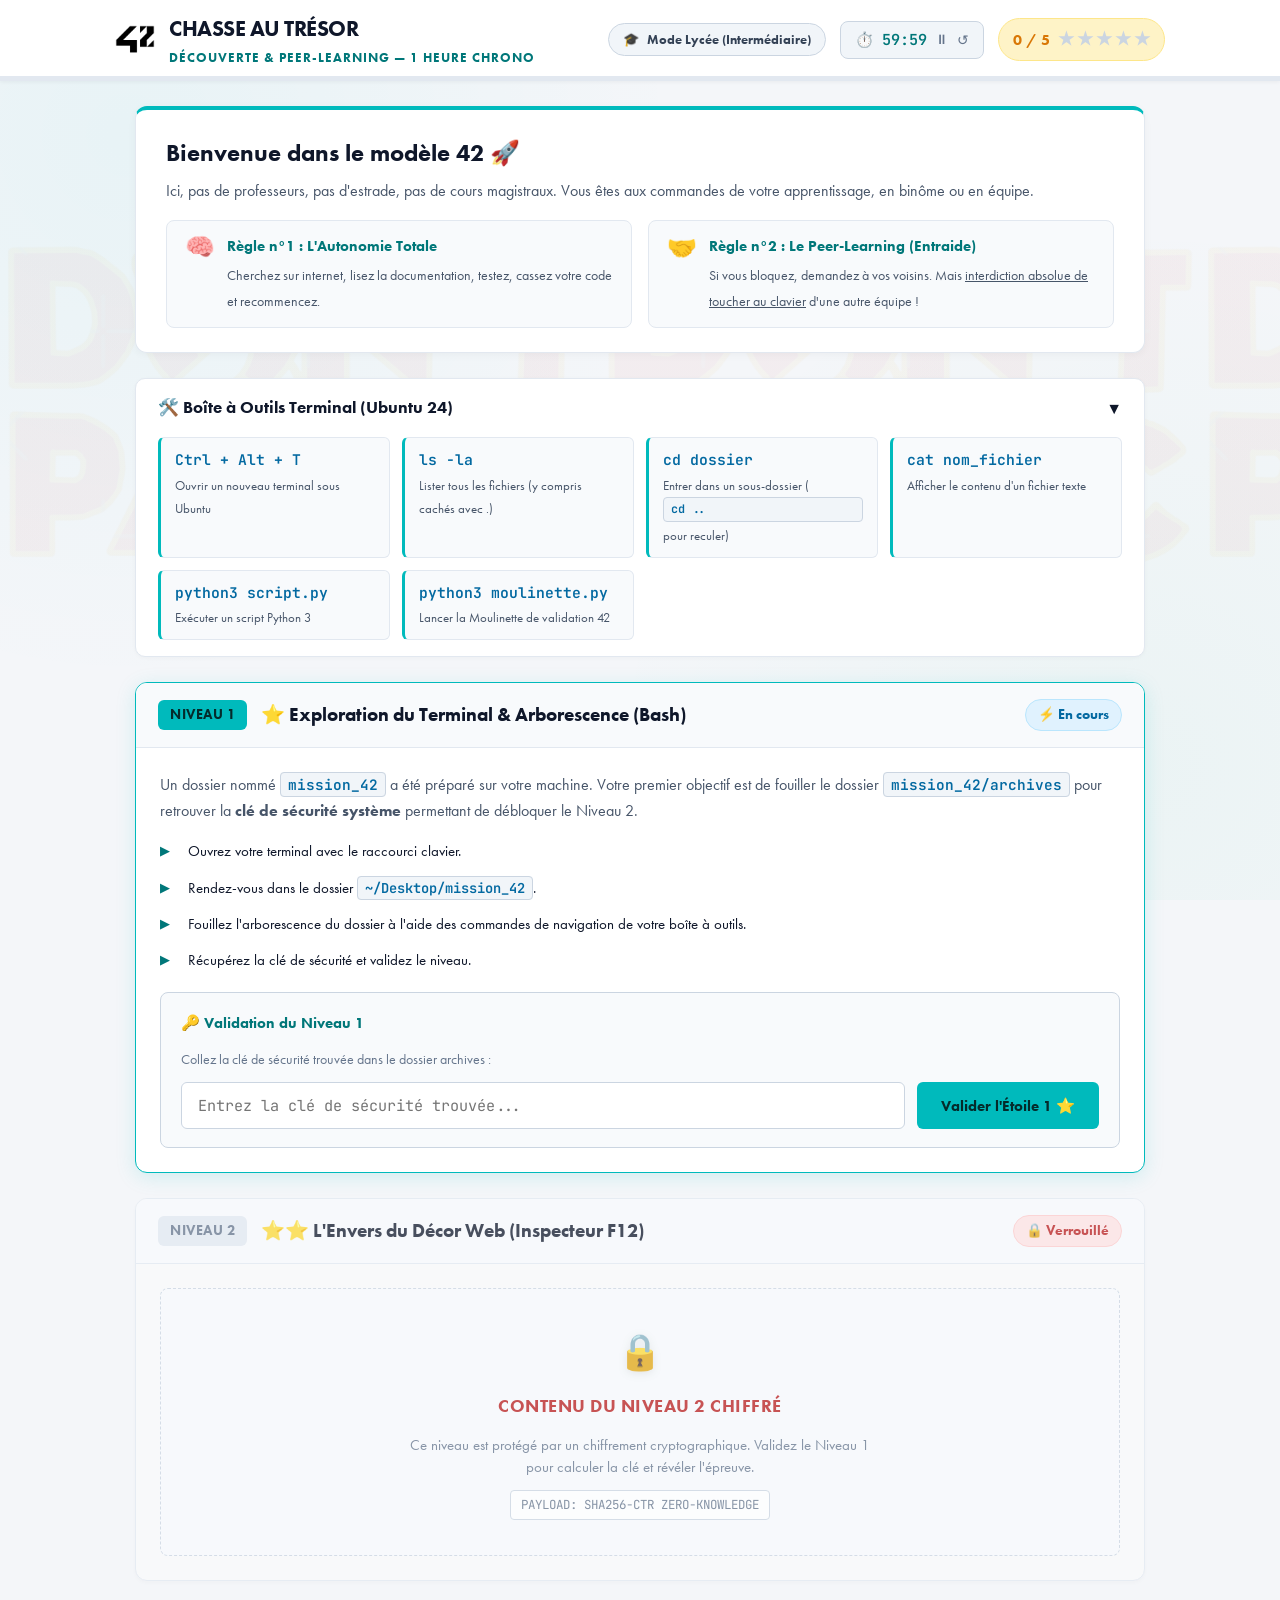
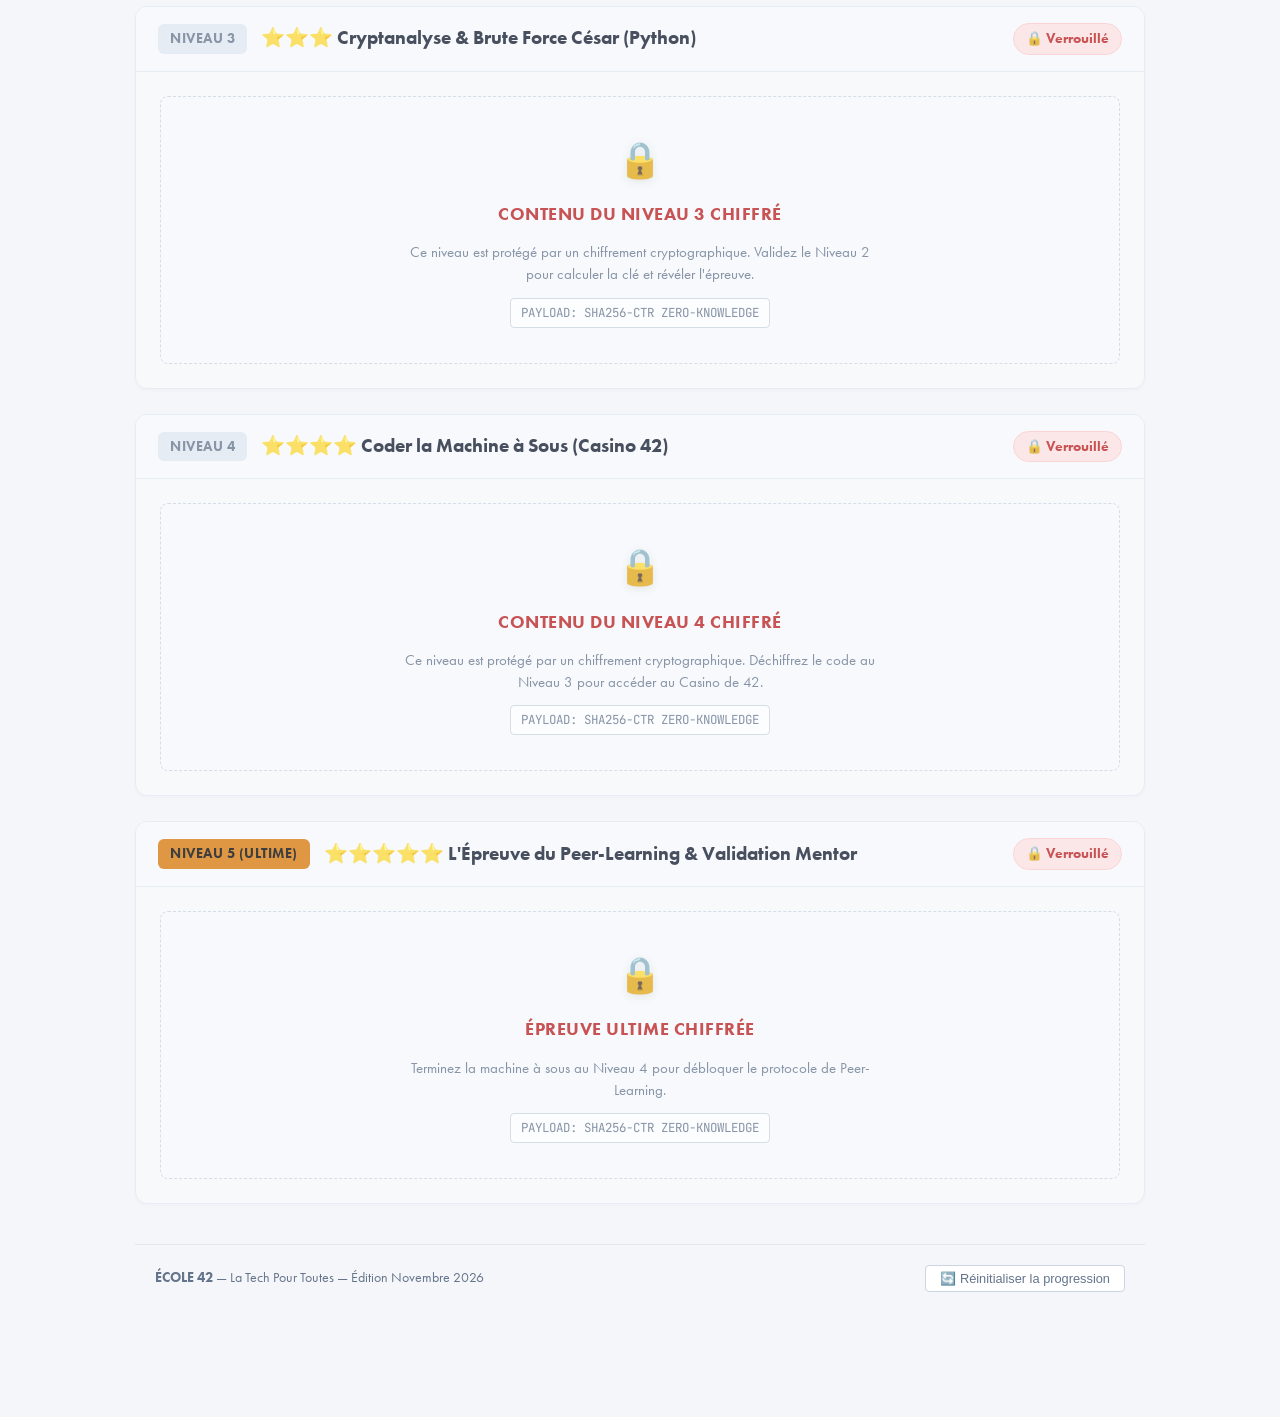
==== commit 0b23ec05: "feat: align hints and decoy keys with new mask W**-*NS******-** and code hole exercises" ====
--- a/index.html
+++ b/index.html
@@ -1105,10 +1105,10 @@
                 <p class="desc">Un dossier nommé <code class="inline">mission_42</code> a été préparé sur votre machine. Votre premier objectif est de fouiller le dossier <code class="inline">mission_42/archives</code> pour retrouver la <strong>clé de sécurité système</strong> permettant de débloquer le Niveau 2.</p>
 
                 <ul class="step-list">
-                    <li>Ouvrez votre terminal avec le raccourci clavier <code class="inline">Ctrl + Alt + T</code>.</li>
-                    <li>Rendez-vous dans le dossier de mission : <code class="inline">cd ~/Bureau/mission_42</code> (ou <code class="inline">cd ~/Desktop/mission_42</code>).</li>
-                    <li>Fouillez l'arborescence du dossier <code class="inline">archives</code> à l'aide des commandes de navigation de votre boîte à outils.</li>
-                    <li>Quand vous trouvez un fichier système suspect, affichez son contenu avec <code class="inline">cat</code> pour récupérer la clé.</li>
+                    <li>Ouvrez votre terminal avec le raccourci clavier.</li>
+                    <li>Rendez-vous dans le dossier <code class="inline">~/Desktop/mission_42</code>.</li>
+                    <li>Fouillez l'arborescence du dossier à l'aide des commandes de navigation de votre boîte à outils.</li>
+                    <li>Récupérez la clé de sécurité et validez le niveau.</li>
                 </ul>
 
                 <!-- WIDGET D'INDICE (MODE COLLÈGE / LYCÉE) -->
@@ -1280,9 +1280,9 @@
         // PAYLOADS CHIFFRÉS ZERO-KNOWLEDGE (Impossible de les lire sans les clés !)
         // ==============================================================================
         const ENCRYPTED_PAYLOADS = {
-    "level2": "LicUqJ5W0+27+q0rcBtSR1AtbJ/J68+0jy/LCs9VA6aoKtasG+QIGRAtRxZYERebQDc6hI00t3dLO0ARzpRcslY4ko7UbVNQ5hz3UklUfC1jzkrOADjC91s4hAnHr0kMyXC7vPE2KHZPrwiSqkEsTLA1yBdBbodfCWkCSOHtWR2qfOJvgPLkUQUyyoQC/8XySvcv/E1kpRu1mq3M+dPB49kwPq5cU9cmMSmDYbB6ssFxF8NCO8KC/gK1l3etOfdcl/VHjSs1AXW90cBZmQeaAEKzWk7TGSdhroRb5tmIEF+spGjCRLPlalwUsRatwIjSxBm3XIZyX2vdyd94cu1b7e1ucyK4gpInDm0eijz3OmaVCq/EKrPMHCJqBQjG3ENTCMuApFRu2e3Q8g0+S9nrB0aWlNx5Sw0R003GsoW8prYg8k/3UmitLcpv6sazmw3LTXGS/9JEyyUGAi2EuvpQTpesUJ5hG3iMQFKRDQw7MMqkAMlMsrf2jaQ7lk3tIoeTy/hr2USe5Re9pIkjOlbNDH7qPmQxix+Efg8QQheb0PEyze/B0puAPvFuznTRQX/6oyabeRlwHVX4tCOZwsyCyhYg1k6DsBfde6XI6RntQDaPT/haoPxXzhtKINKrXHDHdNpjN82W8lbptCrX1uHuz7D6bYoMCmHuubnYbAjoBi1AAzW43UI130tpvbY+6INy4MIfwNafyHe7HLPeSxn+PUhFpmpnQtYb/UOMUFkbzQZZ12OJRXiJDvklKUKh9Cvo6l+w8BqIreAwm8ay7OsTZEPQdVfRXM6LKSq8QOPkbLqaHBuEr7g49j4qQtd9NXl8bYoXWhTe0ClkChiRel3eW98n6wwMmaYm2rjcW6MWO7CDpEsT/wHFawJ8zMHlpBgNS6f7ALiW+xp/jCZBT9El3axucgT1r1IlzkI7++IVFG3jj/uyr12RWcgWsySiHT4zudx/HaaQJ2e51SAmbbxMsIWfu/+9sKFjFoOq69LN1J38QuqYKhouF/hy0Q/f8iq/Ye2669zOSXERixYTFCjvTPU5nkgsrbaoTklNPfjJNn6qgQYlpoAGYGhoxFyrk2U3q1UqtqlCRriTR2bHxE5dpR3WoZge8RbOcGf4HSooCoaVJofI4nD/SXIWyfge4u0wlVbOEPRD5HGjh9YySNmdeeoe52XIWPIeo4wnzW3pOYEPl8dnzKFM7t2SY23mxXmlVsyQ3SOEROGhcJZqV5tfLq5I3VOi/ybXzdv4UTIB61awndRTLK2s+y9q4namnXQal3mmoWcVIhxAfhdfaDoRcA9cBZmV5l3dCoK2GFrGcemA2UfWGKJ1rpQDSbPWRFkZgnCu2oqdbfcMWzsItzI21mejpuYQ0l84bA3o52kcMlgbkjbfl0L41CaVWojdOaThx/hCibaTphKDDSybdVzqjz+vJMeJ+F72ugD7e2rFgSQb0HWFsIaNtZqG6alYxVDDaMJcNPfrQRaYC+ZgRozo++2Kym9osxCVafOdNGKNAzDl1nN3wUjQQdhmHFVpcg+08P6G3RwyuSZQqCumGpyogbYs+joXhvhftxeU0wCEmJ8RntXzE/fOnIOPUsJwsEFjP/1+gaDmM2z6B7bsIhGOmL7hqfhTJa5GWwj76tCjNkN3jfH9+4i2P91xHW6g411tYh5G/IpKKkwVaiXtCEyxuqc4+aCZefZZ6W17wufOMMmo2ooEUrC22pGq1R1/0E/uir9sGdKMHWpHR+BoGp1ug6gEBBTnpqT4awpUK2g9q15B+iw2hdqb61VXMWTDIaQY9do2c6Ulj3JDg4tLl07pmFVfCdIW/IU7DN8L3zHiWpiDLrJFdJVQum5nn8AB6kPDOYy+bssQtkEtlZfR82Lr+5p7IJSdqj+yEYNHj/8yckqUGMWPwTfrRBQckG0noKKZhXb8aA1sxNMtjElsrDRatHC5/8Ema6B+WV8Ph0eLHAecjQKcqGSZQBHsYq8N6X8VCumULYA7JTGJibnaIzO1yuCXmyx/6cBgB9+l66MIPOAcFxvGR/8S6jpnXiBqvvfsY4FFMym54WqcD3efrRoR5NYKC0V4qgJHqI+r3HjUSQpDVIKOCQijfazx/SkiMDaG5aPwy0R0eZG4NVTwWI/jFX0lIPyRBxX4JtpzYOqLvjeSt66ZVaQCIeshJyMPCp3DGVENPFqaDeIV0hNQRwoXik0ffOTzJGphmV/[base64]/[base64]/AwISl1T9WmvCmK5/[base64]/HzjDSLnL82cc8iLil8/yeKqeOKk48NnG/FgL8ZM5pUs/Fg1bI6x2alOMLy58W3ngFXxYJ4C2FxbOr5IWXCbWA0BCI4Pss13oolwKSyaNaLBT4Ac6E8JCk+7LytoNS/Lw2PJQ7wHkQrDRBodcWp66/YzUkGAU5NlQCX4g6Ov6Gkrd+hwUI08roTALdZp1hlkXpHpfXFUzs1LMvLqTjdOtXrcqzp7iUqre68Zt3RJQxJEVZZ6dHcuYTLttWP2qI78B7YnRNq+L99AQFDnb4B5D3++KmD9vw+30YsAqcWyneMZ0zE/1p5qnilzhw85xfS9UDYydhbKbx21ofCUadQ64D/DfyCwREhQ==",
-    "level3": "c1PZKxFmEJk0p1CY5Oa1AmZDAvm/69MvSLFMjWlMrIAsB/2QZrTv67jlB2AgHr4tkABGBQdSzEM1CTytYV0/SS9VDsmejyGez4m/n/UkWPJfIOn3OklmmFqo/fhQmFM5gFq4t1cSGrQogD3VM9RKOsiUpjQ3oBbTXzFILiht2gBSgQJvycDs5elKsu6ofySHrmj9OL6bZ3hHYXn3O0Q8Ct/UGBG3+JzQQX4AuAfC9tIwCVgmBF4YetzefSvQJ907RAJQAVieL8eUXQrCFs/b+2EihCpglz2tz8XjUQcHEPa3dJ1y5Wl/+/fuGuNGvEEzT9duaFCDVykIRmECoxi2kvHW8rZK5TitIVXszv6YsSwpbSP13NQRNVXoGPDVeTYqLdJG7gchPBYtTXkY3onDPYyw3l/EVu6hp7hXBwsG7Kqj80hy3ftDLZxNEUwxsuDcrV4TEn5VIKWB4YMDG8UjmJU2sjbp/oTl9f5ufNgBpWkcbTlbnrtcF6d24xJ86z6mNCOjXPWfiNYsqYo3K5wNqtHbURZ4NNgMbSzzNd/UXz0DHNjJVUl/LbgZVkpE/+CtO6JSSMCCU/5Qc82Sljc8DKEqSn0h139mnZZFEjzcNIts4j7aPO4hCorCYMQbmvAFCyGgGZ2XwX9cKv2mYy2npQ2YT+C3khi9pvwC3WsFxD0wNCJFfP77o0Gew+u6UCMy4Wn+lNJe9hK8BBE8wx7wb/RhXYDUZREXQtpgFU1kO+pQ5I6QxzGVbhHmrEYphlKvijR+0NVrKCSFXyTqwtvI/9qf0jMqL9BxbuLci5KgId3u9Ui7rmXICFpm39+c2N6r6bTVyv7lA5eMve9j3xX/rLbi3CwhqUnK8N73NlVfkTaMWJpK1ejGysVL6udoWScN5KX+HNAavLXl9PQyeOeWwR7Oq/22U32CF5ySMjUQiwD+eGUObBScoSj2n3W9pokVL4fy73jXZuV6aoEbBOfJqTTX6RhDhxjVXnpV1yRBE7Q7/bB5sxgupIJ+UTd1MhVhykZJ+v+TXpkGoW7nxghgqrsng7IAz9KorNabw5sdkGjXMN1GOVx/bLJzhPBIFZhEZ5s340RqaXjyBNzNraEXJq50Ks+mDvU9jZLQ6dxVw5zIRrvgEz450j6fR1SNCwkwOnrMc3SrJuOlSPAWnKwvASph7ZXFuA2Kye/z08FbZZRSEoKBi3EdZLGvI716EBDk6WgPnogaGHglsbDN2W2BeeAfYWMA2cV1HHwNbxUT9LABl0Xs2FdnXLhDqX7xLiuNpLzbbxh0O0hW08L6wvSvWNFW2hBk7phYbX9rGLtGcIgHM61vFpIgKLiUguApPCQ6794acC8itCvzyQNrP1UJYGwnqtYZ2td3EGDzzxs/+1EptqtnORRzZlFaKHFSMPvhqFFyOsji1kYVcRRrxz38YOwRUX+AegJnhCu6c4DWigDqLOOlfnopd0/2jBSuS7ZgnpR/hxcjRN6S87wYMKAWfrGlq37Lse1TkKc8/1RnE1EZotUcs0USSBW3EmzYqB9ADdvlag1U1eHf6ETs2R8mLhA8ZG7Yg063K6XN68QkbIjPc33hE6UsAQ/TQjD5FXek25bhKAd/[base64]/2YUbjybc4ERK3QB7sEu17oAcpUKRJe3Zs/+Q4uie5SwidImceTkAHN7KpJPM6gzSLmE6aAfv6UDU4l7yIC3FTjMHISz7GqGXM8Ahu/U2kbh+mg/Fq6fBI5kGgKQHSKKQaNsjY2jXpjL4/7YVFExGQ0wViPtHRJoN8NOTsHpeeYuiC6nOOcVbFTy8uiA1m5GoghkWv4G0ySOHYP3E57/uja66Cq9dG3yppldiPOBSKF0wBLAjltUIBvURUjozyDEVe+JDaxv2kDhlR7HETlLI3+0HAThOuNHsRTnXxxWROXKn1sOrbAtPgeXvvVMk4vBuIeJXl4My5S+x8iDVyjGCWgxxU7Lf8JBLTve6dno1ZdbTLtVFr+l2bG9wtP/Jeczgolyvgy1CbF5qhorxcOvtZX4dm37BpTqmdYn7WKF2t11KmK+vcGLuHwCMnu7y2Syjqhlt0AQ9z0FR4UTRPvkLA+Ir2B0nbwOUn5rgbqZrvFiAqqJS9YRzUmVtMVdoSOLKmbijnhD/DH427POHK1192D1qgDCKwuUEXBgfbP7GZrv0LpZQ5SV/8QdJmcaEe2j0NPaM8DQ0Fz+A/RqnKDcrtTzf/nNSUEbt6juVvlbCSoUhYZG/SpodQ4nt0OnEmc7TsvupQ4hfzRG1AY6MMmqE/pXjPyy1PQxIKrfMYX40KIDoSKR+udjw0r1fGCbfYtsVdcAVsKdPwNpqwUjupR7gV+gazOluiJsbYjDxRH3LVtVMMXHDCTkOjR1q6fNU33i+CuVaRyXyZ/0bBmnR0edNTCzH0jWXaIkJ/WQAwx9f7t10+oa3IKMuQEl6fPQdaCNxFT9BYgaj3sI8Wz6GM3c50TOh07hjJZpAfWEv1VhCV06xiBglX6S/hSUfCWgZpnKJRT5o4jm/vdNlXbxWhQJAivClsyBg4SPm0dks6pOJy7yhNQD6HLOrmLHlJgXTI0vdx0XfSCmDEOMPxjdeQ7aUwDUnjBF9rS9QV0t1r9PloUuR8SzXJDD8/KZAQ2pN8Y9CvhEeu4AvHrNWWtS/A7mDqHslTjS4w2RPu3M6VJfM3gDuO1EWUjj7Qjldba0LgGbTKqInpyfHoo8esdKlR8ruvDXWcm4EW+hrV4UYDtLDLVZ5r6mDHITujhLA2RX7JtNokyGpq/W0jis0s9zOSJKZ4UCGDXBqGxzlbRMIf8hJUlcwJk5eETNV8MMVwYy5yHoMujO1aAdYDP17TN3confHReCe81m2sn1mFOhfDgKolwuvZU1lmHHae1EoV/d+AkIGG1nlCh/l3WAn6Kn9ogD5nrc1vY8hr1qeam89s8BSrgbX999h33jvkQn3IPtoh+E4qxBoWuW2wBVKiorVNlBp9XKuwJRaxPfraFUf74KlVoQTYJI4FLfU2bGIQUcwlR6Ily6SSDMs8outsgdHuCWuzpqZ8fR9N7yYNzlCKk5A/BDTu3X5yL+IUmf5NO4rg2g0SJshlxaMrv7h9ovqaiWeb3k4VLtSQgjFpT43ivaGntVNHSMpmrMQW9r+VA4PB7vwdEgOnEfIC42za7lNM2lM8+gT/r6BUgO8CETib76CkI55gFvFktBtx98JahStvBjrp++rWenbZWrZBAUcugI+TlLsm39vYN8qJR4nIjEW8qfw6fmhY5g41ERQuMv51/uSZXy31NX7lRJisnwJXuXdx7wnX94+eAd86X0wC3G8BiLh5j1jCD3xVJjJssbcrDyoHt7FdVtYNWFE5h57Mli3ABCuyQd1IIg3D9juDHLwGyzGYJQSVWOpgBB3a0L9UqrN8ISCP5u+mHYL/6mKY2AwZZnwjzyrxtff7z7NIBRUCRRkqb71/XpshbJ04USgARUDnwEKO1c7B27DREQEmjRWLxIipw6n+ik0sy9rYJzPpEUGhhaSAD70fY1TePX3pDgzXd2qoduhcDofeDBOR2Ecrwt6+TQSxSfrf4ylNPPqc519M4Btfdpjgj7cixT6cxrLZ0ILg3amTUGC5KbeL6FVlB+bj6hOA8BSxvJDCrWR/C+OknS12j8H/QejFyFj0wpRb/AWHh3bB4Wo0Tmp2kYS1B/8aFCMO1V2XEgDG2aF+v6s97yFV32hTN21hSaukOAENeSWsgCQML5Za++FUZ7w7sZoLGz38yviWp81eBFp3qx9w8m/8nvXh50sAWYNaoYnr8BDvMA86xTBt2au5KlpRBvCA01PeXKKawOLi9x98ohEdt2ihbuYuF9xOQNJgBcss53v6K1n0vEPvqLJLfMqxnlJDrtLnnn0d5iTcGfDSpImkVNdv0/P4H/M412cpXOnLtry2vTUm/QIkalEnqI11tABwUrDyPJTWJEFiO+TXVjfw0DZJWufSHY73rxaxlXKHfRHPPI4fZoRof1ImGsij9z6ctZr6Lux/lBlvGNrXzoYMUfRxL/0zzwqG3nKUdZ/nKHIYbuXq/[base64]/[base64]/+C4mfO/6EkcGQvh8CvEA8xBrS8f1Z5yvjChpunCj8CnqdnTskQNf0CJolt1ONC2klaCZheiWPsI20OQGS1g6MAOOXWNCsPR7aiHdpDC9eyNySPhwq40RFaZ3em6D4RmRLLFYz0LS9rBAb4Dn6kCeDJ/D+21ii3u1mM5kk8tjcfeK9I3FuC/[base64]/R86SMpOQDvA/75acYeofreL48OlVULHL0OmkmOBblC7eHLEnqadwGIS8SvCahYO4WPVPnesM7RCx35m7+Kstrdd7MVpA8uzEyRvl1qafCeWhYEUt5jH4cvLOjh2jyNnXjWiuJRxK366pPSkANn9B1NnXBT4M1eOlJzMqQvJdlhiR6qyQOPYWcLDMGSExwRzap/6KJeUBuAL+Y4snlEAvp3jzMiGJhKbynoexCGtPPcjno79EFmjIB7YTvdYPuI7QuTKCJYj6Pl1JU0irLTeHwkQyirp2OiRdsFoz3m/gtqe//AZvd8jMmmG6CmGLUaHNfxQEuXQhHM1Yc5/1EpmzopQNPZSIWc+sgZD/aSMjtfhMMLUGo7QvO4CdfNj2aV2l3L2ugce3hCAi3WOGIPK/ehGGFMcSRTgwUjErdRBZnrEbliRfvVN2aSJCEBUORn18IJy/y/MEK55wm42N1llN9TQZlgOl3gFQn74NSisxp1kM2IHRMBYiYejXnnFo+Iebz+qnIwu/Zf38Cyd2ab5KYu5M/pQ4FBMkaHJy/iKl5hcxc/0VpLx8Q==",
-    "level4": "q9Q7veN9IasjUl/uUgkJbWKnFV63ewwmA3vKpQsxtih7O4HMtCcu0gYGha12YCfWmazwmLWxbQ4d3390Tzk0XnToKVBnmSnl1S7YsKn8lRBDpkyOf76WbJUfR8VVgEZ0aLqxfN9FDSP4zzOAY3Ihkc78OdfiMP0C9gpZ3mFzInzEtwWEfhWKt2S50kTYu2doHfH0L94QDMgyU2/S4c4Rdk2dNJKij+93wyoAHHzKHlpNL/mIwVyu9VQ2bT3/d7eQ8xNRPapau+TbbRfTEy0yMLZecz+HNH+8DFSAJqE4ChZEObRD0GR93d2I3Toq6B0M7rNszsUhXPNAdv9P7fdaIAa/l748jfygU1ou37wNK/mmDW5nWcdePQ54kiGGEyuPc2ML5JQERwH6ctBGcSV/58h5vj1pSyrEZipVItZpJYQtSkIFTL+WBbGlMiDNF/gg68VFq4gvQKIeeWURBDDnoslq9mEzVcLFSnv/D/Lwy0kazDP9iwRd5hIK913mqTycgLjVxaiM9FTML354AA9TcE5D/zIpSrAgoc63l3p0Cr1E8WZiWvNGUz/C3oilUNMO1pNVN+Ju66nHkRSEg8xF/H99crCyxNWHmsz9hgqK5NQK9UyXfxn6ZhywPIj1k7QWpg4hHQsMYMQt8KnVCm876H61298sve02VgCzmwlW8MqOaVwysvqPLnKKoRknFVWrnpHtZhvsGw/0ZaiAGk5Pn5WUoQZ/Ff4Qx6PNBfxrrP9/H3M6/rad16VzhLZaKEm12lKDrGJZCSV2PYSqGZFN837NsnPRtTjcS8ONMshSc1VKQwBhVqpUXMTn+58G90IVWgOJmjLxIOVfTzUsWbK/iVzvnq5OQ2Ti+nb87vzzr172AlBGTBUq34ETZ1iSDa3KmNHcxkreIgfqlxtk46ARAKPG3TLsnAKU8LAybiExprVfIN+SqoDP7+q13bFSuibI6MNBUkzOUS2XM86vfRI7vEFASiBa9XG+8wiuHiAEHMfQa3cH9uyvx5s8s3uBH+TX9jMBRv/RMFp2erXfEX7KjBBSZxwzFg7yps3PCwVyWVgIgaxO8EiBjLB7QRZKGJtNsxOPx+Uy72xcS6AXklSThWM+r4O/jHcdaTQzatAhcl9wIZo0q1bDX2qnfEolqx4LN9EUZZylWTzx7zI5Iop2oWfmUkvwmUeZgjdvDOFQXzaEYoKCl94EwzXJzfC49JWMSl9Fv2UA43kcehwtqkjPDjIcpfyxHtjxPoPh+lkoezClyTl60LPS4lR5HL2YOYvhR+PjDa+ifePlVxjL/zPJYaFiAIURVw9kf551gxnmbmALq5kboSMt5+wG4a5GDsf/a9gjM2gWKgTv0R0mTihoi92aPu2bq2yXoZfnQneI+WeU8zU/I7EH7c9TcwV388bcex/p0VKPoP6BRg9AhJr+RnAfIyU8xozEE/TcTSPK7I4v2UfcWmfb9PhLeenegX4bMkJkmSWFk8uyDcesxKfGTrrvP98LXNJ6AkSvw+vDFnEL7q9hUK0NWqjljEmjx0S3hoquZl53RLhOXRODkemigcVejDxMy742S5RIC/rGxfNmCTJAqJYM/Mjxo9ikzST+altagUDXkWTE1ANjSqM3BnYuin7VsHRZY40RoIS0DBIifTvopaY5H9UAPYAwIf9SJ5bIPwTfhdIQva61I/JLsd87zsKol2DRn4+j7esX/iHVbC6buMWuo6Q28fgT/6qBuFMyxfx1D+W46UsnkDFeEaGC4QIP84eh16mPg41p0+TgM3khsyetXhpRCQBmeL7XhtYYL6JgYFETbZORz4RhMRfOrOn+maKONxkxkEffKQxzFMZ+Ol3oAVdTiZKQ7jlcKTgjkJKPzxizvnEP3T9RKxlI/z5ybWadsqa3O5dBqwSFsAlYLtSNF0iy60C+2D+AaOcjCXWp1CbzkM1o2hCLcRu3Fg/eKY9CeP85PSK2BtJY0KDZ4a/woYylhBkY8mtJGIbzXL9lsbkUIQfkgrMHu+A3pB2ZYBk139WArQXwcrsu9+Pm2KGLQxBGio0MZItoH+JOHVfLZOhcrNFdhXJOTw7bMSdXdKDiP6v7MVw21Mr/bq9k7kUIfliv/n5qraYlynWMyYgmgRZIi/SlyoVGWxucDcgCdkfwuIuLQomkp+UlBUV9/xgH6Ur6j84GYWn/YE5fUVhjzHA2XbfrbcYi8RivuVD9ttujuudiQoA28uGx5C24a1EcCXH4aIMzvllIZlO+HSEHCGe9Sn2DcU09vAxbopXPjNm9Bk0pCqv+SZIjAa5GT54D7VS3lLvi9MfgPaqKB1JkDwxlJpG1A05slaN5M263pN3H3McQZBqd9ADfierM8ryiuW3Gfd/05MIcy/B3yQYHxRf7s9yRuhpQjmXuQure2Wdgoa4np9YHInLGAuu2r9OSoOlG7aaVAbyzAi9BA2d7cu8PZoXDaPWVZuird6hcBgGal+qBb9Q+tMCizINNdgaySQbUL95T9H13MT/NCsT5c8wQ5bBRajfT373HTzK0tWGM+SDe407WNhqEI7bbBHXi0T9ij06PGz2TS1M1t2c6l/315YLuK2RoDztzyQ/5YQmoX6ryeHwGkk9snA3897Z//7F/uDtgrS81x5okTl8sNl+MU7btLorkl5mucobmVw4f4iyAfqtPWx0eB07kp19VKwSnpH/BgOFlQpzys+mzxGtKqDf4W//uI4kyPY8RrkRpaFFDH/f5GojYTLm5qdy/ADeqdqHhOVEoLwEVpBaQ1Bh45VGeH4iiRQeTrD/P9SixQv2GNKWnRySR4H+rIT8bAu2n/Qb7uVuhLzfFR/mWJTjcHMML5ZU3L3b6/A5u8KE9XAcIsIJZIhYhOGlyrRjDmw6Itfv9A7GlM2pgru5HZycqr154EaU/x4hf7akVIP/ayjRfMubjWlp2+A/4yV2BrcMcZ1VKZ/i7H1+sMEk3glFiS2eUmpeklf5Qw74U3AW0nfge5WS88tWhctGko6dz+zhiPql9C/G3CEljhxnYR4hNvkyDNcjsMnK/Z++SgfrxVi4bH04AghosF96K8GinPtlIhBXGTpo6nYVSQsxCcTd2zIhGKdtDUw65atoV4NYRLzPt4hjEzwtjs7cAOdMYrinz60gCO3f6P9o5Oy/glK2MxULAxedKUxhRI6LOJ/XNaentDWJ0vgXNge5GG0Rq24QmXTYtPQX4XlKP/kTFjy/E5MvUZoxkSBhe+qGt+PiRSWtlB6wUOzaCMDVMtTkA6kyLXTsNNFRwxngzA4MiXH/d18K+GvpLRia/xQc50xo2n6k4Qf/iqBdgQJsKl74KvY3j8TIXgo97UAI8C8/xYcA9CmU8eNLTr2vllL4r5y4YQ1pGSSH/Hy4lWlveXgWNqaLIgJKslIPfEmelby+N4CvPPNU0KxnnRysoc7xOWCppQ+7AkrSOTD7sgu6O8B1ulleuOiEhnnoegwEm/lAAoCxmKkp+Gm9qyOHTimtT835hgWFPc9ljIIN+eXHFbulbSgPqm+JC0hINb6xJfsGygAV1WKVQMHlasG6ZK3Mc8Su4EN20lr9ldWaumatscqE4668jvl9/VZB0DTfLKwq/uaaQ/fV+BXT5fHNgXzNZKsIDyi2UYq643pHwHq7j2lwhrzFAKbxwIiqAknVaEPPuu+aUosveJGCak9YJomTKT784PxLWHLLbCDefMtIk/lVLL+3dfWPk1P1uJt+rDfB58fKeXkV8VLqe0pH/3KCBStTClnhsB278oAoenT9THPZGcEpr8yKKBT5P69KgV60OvvV+k/wuaX7IpuBRCpz7Kk6pZWbCRp2yvz5ckjoWWCEAs5RUounqs05ETTae3tbtoKbDKPgdaekATxgZ0vfgcey1xuODW/WD6jIngzYQBkBj+DeMZXO0vOZ+hL/Pbk8KzDwj6Wj6PhkyckeBrut7gXLsSBUQE/[base64]/FM8YibzRGophST0S8tylfBzD7vIYKVt0j6aitt4Srz0w7t8aflY7pa5oYKTmDFcuZ/2Uyx8thedR5w0ec2ZaCgbF2+abqHW9pPMFa/LCVKpJdz5t/4uSfXQIIovc+AV8Dwy4miCarXTPgIQ4Odna5ArYbRx2jEDzrQsse6DGx14sUEYE+U1z2nQrHEGL/Lho4RV4L+eaqdii3VR++wBgyjwpaKlc91wcbmgLZuluqCrvJvj6Hcm5JcHYEOn8GG6lwmIBVFOXRGgzN3UP/SNOLqrpSSNWKFmlzvr3fXG6CCfOavl2z0bV+/95Qv6ALNWIJzz278xmbmZuXr0e3ydGsosXMUEwwpvaF9YMWjH4kYh8LbthcvZiZygL3vwv2ihKcPBXGjQ8MD7iZHHRTiNTS9FEB5mP4Dhp6hSMWq4cqenr8M3fzIABkLxgl2/BlE1nqodif4+ZrJ8jG55Bt/[base64]/1tFyNmfX6lnQRErtEYHY1aB0AJQapUHNT3T7ITXZE/OwosYvrPDXCuefV/XmQjjs/OMwNbQID7crHc2ZSnLSSqTu9KdRDApPp8nBgylK4ghg85uJ+mkwbc+inYfkd95xjDFtyXPHKc23hUvvyV2k01HkUj/AmtBa3BjQGhrJ5RMviW97ez9R0U+UqNqcx9P9+BB66r0EFOtJjmC6Gir23FBv7DVi/[base64]/21N4Gu+FbJlUPc1nOF1Ij3rniqq2sp0c1nob5KBfMeI7xA5gL3Sl/ze1kHs1sAj9opsGgj4IH5ekuZbrNdgN2c2SVm4SFKppEHp6jDpmEqziIXqW+51igumU03s8SEyOxUs4S0r1DnmHdWZbb+oECeA6QHs2Af3WUcDnJ+NkMaNlvlwcRgTN1YGQ4CJcaoG+HcAo491G4iG/YFhmhM98V/ynZLpy7Sm2pnCetk1yxS8xajTqa1CcA900uIcMaAWFzcEbIRdmzNdW2tdhNliajdzZKXLaMLMyWVPWfRpP3dsLacVeSdfbeyct9kePHg6xJg4YCRpZLwF19C3na4G5vIrBSB2xca0J/iv2ji8TYqXLqQOXG3TMGLVTT8qjKI1zl72fFFbOTTHfH9kjGwCi5VrEzZ9k5auJG89LwpEBA7LM12CM03zalsgGK8O4BcPsZ4+Wiyw2Myts6ShpnIFq16pD6SZ4X4XoEIlZoGP9+2cG8gdYj1o/FdN97n+Wd+XymieHhCthGkwAPkpydjdf4bYKpOxyFesztOuyMIExveUHt7vx5tNnFWEmHoNbv/RFqApY0wVMQHU34S80qWywxCps2o5XhMRoeqFwhM1Btl+1fNhlK+LeMWnCiqb6NDJw3PziANQOVHj0ezvZha9BKnNFF7+ovjkEcYLoiaWmjmOWucA7Oe1WW1X02gpB8X2wwfdGFtD+5Yy0qOwg122z+ECd73J7ENd1TCsTzYPEX4/hry+cb3Wuu2DUN1p6y0SLPs82XGNBAbqpHYOAFPACAj/[base64]/ZbJYyrIdUABQ5ot+eFlF7MXjt1BfZteKFXTi6ayeonKnz0qW1+nF7cYt/vUJ/bX6+BNR8rfLhUncGVbiQHHwpbOvUX4WZqrJIA7f8/+KlC+m3kGSKI8q3Nn9vCnmO1qlJ44T1PoS+sWPb7Cs6bVSTWEQjFYKxMQRrGSWvXG5ncYUfnrvNNlEdnS1IFdcRH2+RIJ8JcsBn0a/a4XxjBDG43NkfxkUWo3F4ECTElI9qzjjiQv8otsvYhnSMPNs8WuzG3ZzCClGQW8VPXZXt15s22URnrud4LAKAJK7CK11vR83fi8YrNnMO9N9i0rLTuOMXLc16bXvKBcVXWLUi0NnSv/t6dxCE+jhlf2x+atB54GF7nOh3Q7H1FBENSNgR7B9opls7EJRw2g3Hd8uxzZL+z6xWpTwwY+1JAGk2L+NLFhBF626rUUwpgogZXGd5g3i48rMr2O1BYzv9lIRP8HEFxYkyADZ1g22gXJVAAShGLDbNHi5kY6tpoA6k4IEdC1FqveoFcesP/f82Gb782lcAfQCcEnI/1t1e+Ae/lffIdnzUknhRQgUZ0zE/BHr2oGW3sJO22JSuwe4udC8ZrxywQI6XEci6W1qZZqFm+q02Ns7z6ISDXsK2ihOTatDDHJC7UQuegT4PlcRO3FcaYo8ciDgxStSNtlJU4cdlsvIkKd02AKjFvHswtHTKoI07HNAU5crNcR1jlYcIFWWAyM/xxfbtw6k1wpziONyZA7u2DVOLJX+LqSMFzjv2rETITa5Prw0nstoDxUndVeSvITgVk/ee/MBucAl/eDdFJdj5kUL1fMq9sVd4sLMLVYgpQ0JLcyXeiwWV2lHRNnfIxbhZiBtLtm8d/L4/1/gSmX95pcrSurTuRNrGooYscM0jSwX7DKXrGkX+XxVtY2eqIDIWocLyRvVmr3QC8YkM1tbch9Sium8wVXtyyiiR++3vwE49R4vvnfZidjwXaM7HV0Ra9ZpZe/w9gEZWr2GHPgIFTiuE7LVewSB+lGkd2zo8ePxFdTXv9F8/Dw2sJ8E4J1AHZl+R3V7f3ZwiWkLFk0kiujgYRlYSKmrMUAhjmKP9B5SNUXuKjIZqtgIdaZxpMrontMjuhBjNjJ7UA4jjGTuK8IMSgCqu+fbnKvIcpOMutblgeM/pMuUMpWBHGKXnQo+B37pLnIxG+HYMVeUWQOZK84dpNs9LCObWmdhps1RJ7+5i/rejHVAE0llJ9RknyZ0IjPn1qgiD1/cIwmu/yA9Ls5jUllhPA51qzrj2Td81EMuAJqBxJ2FtQNTBbUc9RMToMU0vxBV2YqfhU25URy4UY3w62ptBgkxlYsecfWisYBZOc/TTk/ue5UC2r1HMxk1UdtZraE/g4sepz+hgj8etAxsoV81uvLKGUY7PCqPgy/3TdbbS5jAcxAFi/2MlY3SOx2w7gdX21EW9tbOan8Ktiz9kreYTS1wfT4DxMw7lW2UH/T3+jtqI7f+GajouwquOlLwK4JkKu+JbrLKB3nvQo0bt2BcCT+7wNPwv2meBq/4KFrflSuEABL6lSAy7ubgJHsPwCCMceEMslmVsChFenR2A/cSdXpDlSbloCwbQ6nraGBp/olu3p2e2s3pdB6muc63Hm82bGuSUiaNGiIUmVJrsvXy+K6zpVkC/ecFCEFN2SN20dt8v3bhN+bKGZkATyU3x32AaEW9YeSlDhpumZE8T1zfsc=",
+    "level2": "LicUqJ5W0+27+q0rcBtSR1AtbJ/J68+0jy/LCs9VA6aoKtasG+QIGRAtRxZYERebQDc6hI00t3dLO0ARzpRcslY4ko7UbVNQ5hz3UklUfC1jzkrOADjC91s4hAnHr0kMyXC7vPE2KHZPrwiSqkEsTLA1yBdBbodfCWkCSOHtWR2qfOJvgPLkUQUyyoQC/8XySvcv/E1kpRu1mq3M+dPB49kwPq5cU9cmMSmDYbB6ssFxF8NCO8KC/gK1l3etOfdcl/VHjSs1AXW90cBZmQeaAEKzWk7TGSdhroRb5tmIEF+spGjCRLPlalwUsRatwIjSxBm3XIZyX2vdyd94cu1b7e1ucyK4gpInDm0eijz3OmaVCq/EKrPMHCJqBQjG3ENTCMuApFRu2e3Q8g0+S9nrB0aWlNx5Sw0R003GsoW8prYg8k/3UmitLcpv6sazmw3LTXGS/9JEyyUGAi2EuvpQTpesUJ5hG3iMQFKRDQw7MMqkAMlMsrf2jaQ7lk3tIoeTy/hr2USe5Re9pIkjOlbNDH7qPmQxix+Efg8QQheb0PEyze/B0puAPvFuznTRQX/6oyabeRlwHVX4tCOZwsyCyhYg1k6DsBfde6XI6RntQDaPT/haoPxXzhtKINKrXHDHdNpjN82W8lbptCrX1uHuz7D6bYoMCmHuubnYbAjoBi1AAzW43UI130tpvbY+6INy4MIfwNafyHe7HLPeSxn+PUhFpmpnQtYb/UOMUFkbzQZZ12OJRXiJDvklKUKh9Cvo6l+w8BqIreAwm8ay7OsTZEPQdVfRXM6LKSq8QOPkbLqaHBuEr7g49j4qQtd9NXl8bYoXWhTe0ClkChiRel3eW98n6wwMmaYm2rjcW6MWO7CDpEsT/wHFawJ8zMHlpBgNS6f7ALiW+xp/jCZBT9El3axucgT1r1IlzkI7++IVFG3jj/uyr12RWcgWsySiHT4zudx/HaaQJ2e51SAmbbxMsIWfu/+9sKFjFoOq69LN1J38QuqYKhouF/hy0Q/f8iq/Ye2669zOSXERixYTFCjvTPU5nkgsrbaoTklNPfjJNn6qgQYlpoAGYGhoxFyrk2U3q1UqtqlCRriTR2bHxE5dpR3WoZge8RbOcGf4HSooCoaVJofI4nD/SXIWyfge4u0wlVbOEPRD5HGjh9YySNmdeeoe52XIWPIeo4wnzW3pOYEPl8dnzKFM7t2SY23mxXmlVsyQ3SOEROGhcJZqV5tfLq5I3VOi/ybXzdv4UTIB61awndRTLK2s+y9q4namnXQal3mmoWcVIhxAfhdfaDoRcA9cBZmV5l3dCoK2GFrGcemA2UfWGKJ1rpQDSbPWRFkZgnCu2oqdbfcMWzsItzI21mejpuYQ0l84bA3o52kcMlgbkjbfl0L41CaVWojdOaThx/hCibaTphKDDSybdVzqjz+vJMeJ+F72ugD7e2rFgSQb0HWFsIaNtZqG6alYxVDDaMJcNPfrQRafDOF9P4zo++2Kym9wsxCVafOdNGKNAzDl1nN3wUjQQdhmHFVpcg+08P6G3RwyuSZQqCumGpyogbYs+joXhvhftxeU0wCEmJ8RntXzE/fOnIOPUsJwsEFjP/1+gaDmM2z6B7bsIhGOmL7hqfhTJa5GWwj76tCjNkN3jfH9+4i2P91xHW6g411tYh5G/IpKKkwVaiXtCEyxuqc4+aCZefZZ6W17wufOMMmo2ooEUrC22pGq1R1/0E/uir9sGdKMHWpHR+BoGp1ug6gEBBTnpqT4awpUK2g9q15B+iw2hdqb61VXMWTDIaQY9do2c6Ulj3JDg4tLl07pmFVfCdIW/IU7DN8L3zHiWpiDLrJFdJVQum5nn8AB6kPDOYy+bssQtkEtlZfR82Lr+5p7IJSdqj+yEYNHj/8yckqUGMWPwTfrRBQckG0noKKZhXb8aA1sxNMtjElsrDRatHC5/8Ema6B+WV8Ph0eLHAecjQKcqGSZQBHsYq8N6X8VCumULYA7JTGJibnaIzO1yuCXmyx/6cBgB9+l66MIPOAcFxvGR/8S6jpnXiBqvvfsY4FFMym54WqcD3efrRoR5NYKC0V4qgJHqI+r3HjUSQpDVIKOCQijfazx/SkiMDaG5aPwy0R0eZG4NVTwWI/jFX0lIPyRBxX4JtpzYOqLvjeSt66ZVaQCIeshJyMPCp3DGVENPFqaDeIV0hNQRwoXik0ffOTzJGphmV/[base64]/[base64]/AwISl1T9WmvCmK5/[base64]/HzjDSLnL82cc8iLil8/yeKqeOKk48NnG/FgL8ZM5pUs/Fg1bI6x2alOMLy58W3ngCWBEUmS2FxbOr5IWPCbWA0BCI4Pss13oolwKSyaNaLBT4Ac6E8JCk+7LytoNS/Lw2PJQ7wHkQrDRBodcWp66/YzUkGAU5NlQCX4g6Ov6Gkrd+hwUI08roTALdZp1hlkXpHpfXFUzs1LMvLqTjdOtXrcqzp7iUqre68Zt3RJQxJEVZZ6dHcuYTLttWP2qI78B7YnRNq+L99AQFDnb4B5D3++KmD9vw+30YsAqcWyneMZ0zE/1p5qnilzhw85xfS9UDYydhbKbx21ofCUadQ64D/DfyCwREhQ==",
+    "level3": "c1PZKxFmEJk0p1CY5Oa1AmZDAvm/69MvSLFMjWlMrIAsB/2QZrTv67jlB2AgHr4tkABGBQdSzEM1CTytYV0/SS9VDsmejyGez4m/n/UkWPJfIOn3OklmmFqo/fhQmFM5gFq4t1cSGrQogD3VM9RKOsiUpjQ3oBbTXzFILiht2gBSgQJvycDs5elKsu6ofySHrmj9OL6bZ3hHYXn3O0Q8Ct/UGBG3+JzQQX4AuAfC9tIwCVgmBF4YetzefSvQJ907RAJQAVieL8eUXQrCFs/b+2EihCpglz2tz8XjUQcHEPa3dJ1y5Wl/+/fuGuNGvEEzT9duaFCDVykIRmECoxi2kvHW8rZK5TitIVXszv6YsSwpbSP13NQRNVXoGPDVeTYqLdJG7gchPBYtTXkY3onDPYyw3l/EVu6hp7hXBwsG7Kqj80hy3ftDLZxNEUwxsuDcrV4TEn5VIKWB4YMDG8UjmJU2sjbp/oTl9f5ufNgBpWkcbTlbnrtcF6d24xJ86z6mNCOjXPWfiNYsqYo3K5wNqtHbURZ4NNgMbSzzNd/UXz0DHNjJVUl/LbgZVkpE/+CtO6JSSMCCU/5Qc82Sljc8DKEqSn0h139mnZZFEjzcNIts4j7aPO4hCorCYMQbmvAFCyGgGZ2XwX9cKv2mYy2npQ2YT+C3khi9pvwC3WsFxD0wNCJFfP77o0Gew+u6UCMy4Wn+lNJe9hK8BBE8wx7wb/RhXYDUZREXQtpgFU1kO+pQ5I6QxzGVbhHmrEYphlKvijR+0NVrKCSFXyTqwtvI/9qf0jMqL9BxbuLci5KgId3u9Ui7rmXICFpm39+c2N6r6bTVyv7lA5eMve9j3xX/rLbi3CwhqUnK8N73NlVfkTaMWJpK1ejGysVL6udoWScN5KX+HNAavLXl9PQyeOeWwR7Oq/22U32CF5ySMjUQiwD+eGUObBScoSj2n3W9pokVL4fy73jXZuV6aoEbBOfJqTTX6RhDhxjVXnpV1yRBE7Q7/bB5sxgupIJ+UTd1MhVhykZJ+v+TXpkGoW7nxghgqrsng7IAz9KorNabw5sdkGjXMN1GOVx/bLJzhPBIFZhEZ5s340RqaXjyBNzNraEXJq50Ks+mDvU9jZLQ6dxVw5zIRrvgEz450j6fR1SNCwkwOnrMc3SrJuOlSPAWnKwvASph7ZXFuA2Kye/z08FbZZRSEoKBi3EdZLGvI716EBDk6WgPnogaGHglsbDN2W2BeeAfYWMA2cV1HHwNbxUT9LABl0Xs2FdnXLhDqX7xLiuNpLzbbxh0O0hW08L6wvSvWNFW2hBk7phYbX9rGLtGcIgHM61vFpIgKLiUguApPCQ6794acC8itCvzyQNrP1UJYGwnqtYZ2td3EGDzzxs/+1EptqtnORRzZlFaKHFSMPvhqFFyOsji1kYVcRRrxz38YOwRUX+AegJnhCu6c4DWigDqLOOlfnopd0/2jBSuS7ZgnpR/hxcjRN6S87wYMKAWfrGlq37Lse1TkKc8/1RnE1EZotUcs0USSBW3EmzYqB9ADdvlag1U1eHf6ETs2R8mLhA8ZG7Yg063K6XN68QkbIjPc33hE6UsAQ/TQjD5FXek25bhKAd/[base64]/2YUbjybc4ERK3QB7sEu17oAcpUKRJe3Zs/+Q4uie5SwidImceTkAHN7KpJPM6gzSLmE6aAfv6UDU4l7yIC3FTjMHISz7GqGXM8Ahu/U2kbh+mg/Fq6fBI5kGgKQHSKKQaNsjY2jXpjL4/7YVFExGQ0wViPtHRJoN8NOTsHpeeYuiC6nOOcVbFTy8uiA1m5GoghkWv4G0ySOHYP3E57/uja66Cq9dG3yppldiPOBSKF0wBLAjltUIBvURUjozyDEVe+JDaxv2kDhlR7HETlLI3+0HAThOuNHsRTnXxxWROXKn1sOrbAtPgeXvvVMk4vBuIeJXl4My5S+x8iDVyjGCWgxxU7Lf8JBLTve6dno1ZdbTLtVFr+l2bG9wtP/Jeczgolyvgy1CbF5qhorxcOvtZX4dm37BpTqmdYn7WKF2t11KmK+vcGLuHwCMnu7y2Syjqhlt0AQ9z0FR4UTRPvkLA+Ir2B0nbwOUn5rgbqZrvFiAqqJS9YRzUmVtMVdoSOLKmbijnhD/DH427POHK1192D1qgDCKwuUEXBgfbP7GZrv0LpZQ5SV/8QdJmcaEe2j0NPaM8DQ0Fz+A/RqnKDcrtTzf/nNSUEbt6juVvlbCSoUhYZG/SpodQ4nt0OnEmc7TsvupQ4hfzRG1AY6MMmqE/pXjPyy1PQxIKrfMYX40KIDoSKR+udjw0r1fGCbfYtsVdcAVsKdPwNpqwUjupR7gV+gazOluiJsbYjDxRH3LVtVMMXHDCTkOjR1q6fNU33i+CuVaRyXyZ/0bBmnR0edNTCzH0jWXaIkJ/WQAwx9f7t10+oa3IKMuQEl6fPQdaCNxFT9BYgaj3sI8Wz6GM3c50TOh07hjJZpAfWEv1VhCV06xiBglX6S/hSUfCWgZpnKJRT5o4jm/vdNlXbxWhQJAivClsyBg4SPm0dks6pOJy7yhNQD6HLOrmLHlJgXTI0vdx0XfSCmDEOMPxjdeQ7aUwDUnjBF9rS9QV0t1r9PloUuR8SzXJDD8/KZAQ2pN8Y9CvhEeu4AvHrNWWtS/A7mDqHslTjS4w2RPu3M6VJfM3gDuO1EWUjj7Qjldba0LgGbTKqInpyfHoo8esdKlR8ruvDXWcm4EW+hrV4UYDtLDLVZ5r6mDHITujhLA2RX7JtNokyGpq/W0jis0s9zOSJKZ4UCGDXBqGxzlbRMIf8hJUlcwJk5eETNV8MMVwYy5yHoMujO1aAdYDP17TN3confHReCe81m2sn1mFOhfDgKolwuvZU1lmHHae1EoV/d+AkIGG1nlCh/l3WXD/X/I5pQNfrblvQoRvh4OTj5MMvE3D9Yjx94Bzywt1OwT1Q8s4lFYeuAt7kATxFGqSkrVNlBp9XKuwJRaxPfuaTVevkb2lgRSYbcsZNMhTeVo8JNhRb9ZQkvmjNQY0oto4hLyjjCKvg0MZSBZw3jIN712rtomOTSGi7X+OH+J8qf5wQp643jB7B6hk1O8rv7kt/o62OWPHil8lHvlphzw5P7Cv/KTugLpCcMtrncFbusucDr7owvGYB2b6Lfpbziyf/gZRJ13/nwCqxt3xhd4HDCzzr+m1V54IZtFspG4ly6JamRMTK0fpq7f3D+OcUrJdCTf+JP8LgLsn88vYK7/VMtmQqUWEsYB+djH9xyssCCwKWrfJV43QInX1eEPZQN2hqhdi9QY95x36x6eaLJpWBwAblC95iYQ1u1jCTwBBCjLF/JJ6WKQjtqBYb5oNSHklm7ucgkCNZXqmOMhofnnGSpKOLblKxgy0OW2FZdr5P+rL9J8ImoNA7HXagrrraYKfkjLpiHQoU4ESni+gsM77xgM0eUBJY0xGa/AmFyeIEM05XXABQRz/tVhNodaE34TpSFA7pby6wbGkp/DbwuR409rwUnqdKUmkkKDUK7RSXi3qCVDZJgTGMl/NasAsWuO3IVqM6R933vKSeQTteabBCEwcFL7B22MY4FsCGqGBj8tLmIPUxsPUnKLQpTWnbGH0bKvi0SwYP8POjh+w8ViRmLAb8A+BE/vVvDl/+uCLTfWhGRHhgRoPhDSWC3rgoWyvJnZm5JGFIttaNBsylGybPmHy3xTVr6s1uj0A2zUDZhWYSJ6JID1xPG3Q8AVpFq5e6o39YuUuvetLMnlg47i+g6ASRTp/uzMMmlP1go2zDD8sRZ4PudNw2VifIV4WvQVU8c6xClooL6X093r34ZeP+bKSyx8wIgFptlTFN6tvYtEHcOTzGYd1rzfeZ1nIrtiCvM9vfQLZlg57w87O12wuVTCxdDCjqMiVGWqK7vLRP/PUV7uRwAjeJ6wuMZGWSxg5Tt3KOFhxcb2RqMJrmTimJQ2Cl1Zg79uk7TNZWuejDKuv3yqk6bL2SD37cbZCR9h4ewJ+T9220z1mmbb+MqVTgrJaBNrX+989eBVkR8gCqhqyozqMScu/URMoH8HeiDsSIp4cFgdjCGBV0BkxbDQx0eALdwo6xN8zvcs3D17bBVlS61J28FamW8msU0eUsxMiK7dKf8kEFev3b1nFJfH9TCYvVmS/X6XEwdyffyjPUSoYYUWwk/Z9YDAHC8m4N/rA4jkoNb+a+mILy1pI2MveWlV8j8v/NybSR32qRbGZLwtQhMmwNZtedP0T4pgqcs9uDUpHKz8hCfENIZT/LvilygIWCbI75Pde/lH/TVqwkRz/jAEnxDTTglku2j4JhrgY82p1ORnw+knmIbDB6ixoI0d8bTJ98Cd1Cjzfs2gMk4TWpjyu6xwr806+Cy99qyYgi8eDcPSogA84xFI2Vh2U80YW0GYox+wA1cFvSWqe7RPVLpkQPVGVWsFnGMfU2sOvZATej9syLKRy2Qxc8jTHGLF5Xe2vUcnuJhIOqwt8BP2fTtovtD/U637RBsqVPltpAEduqQ4OdLqCH2JDL7FFVjkAkyADO/K8ct3+2WBdwpzjsCirJzicrD9TlB8oP9B/MWCY3Ljl2KEbL8dn9agvW1EebAOfGFR0RweaUqjtnCjMdnNyZbR4m/wp/LYnUgvjrV2QQFUosxuj4rVksU/z4gXTFL+1TF0q8z6I5Np5sxvLAcqboeisNd/BP6z6I1zwHADSzKq9s1tkgf1CwiEgW2NKDLHcJ2ymGCyiCH55IuijZDf/ht7HFTrugznYKkYxmBMxlvNp7A/A7IpA9YukUOVvF/svKWLycNmxU+Fv/zAWu9Lc0R5JRGc86a7CwTrUtquw6ZmZjc8T43WFG8E/b14MklZhR1ldbgkAF+qQG3J9uQkDqYa6G0UWr79uHqzoFUpi3TgB0AUTEgwZWK+yOttXNFpVHi9dHYQTlO9Ra1Sa2xFlzrh3j2ZebqgjCfJCfPLavcmcJrwosCcVOCDnJ6KhJK8DNY6aa9NzxGUMk60W9iGSAebNhPXTY27HRxcjJsifKYgNcTq/bZDz8frxZ0n0lurPzquwjqdhrTJGxWGxF1BbbL3SLh9dJuYTX9NDMdTU3iD9mDjXq09g4bz/u4fnmSN6xV0l9HwzoIFmOlJ7IvRaPN09rary3GK2dEIeIalORwgJ5IoS0NMUjrbQN9N9r1wxQKUReQgBgodMmxXdcwTm4MPx1+8K5VQuiLT/fTLs3ZOJ3B/jDBJNw6vJxdk167aDeDk0WaODhneyEd5GLDzOsjp7b++EPs98ncnWP+ziPPVfKbaZdSIaGmlkpboo2gkg=",
+    "level4": "q9Q7veN9IasjUl/uUgkJbWKnFV63ewwmA3vKpQsxtih7O4HMtCcu0gYGha12YCfWmazwmLWxbQ4d3390Tzk0XnToKVBnmSnl1S7YsKn8lRBDpkyOf76WbJUfR8VVgEZ0aLqxfN9FDSP4zzOAY3Ihkc78OdfiMP0C9gpZ3mFzInzEtwWEfhWKt2S50kTYu2doHfH0L94QDMgyU2/S4c4Rdk2dNJKij+93wyoAHHzKHlpNL/mIwVyu9VQ2bT3/d7eQ8xNRPapau+TbbRfTEy0yMLZecz+HNH+8DFSAJqE4ChZEObRD0GR93d2I3Toq6B0M7rNszsUhXPNAdv9P7fdaIAa/l748jfygU1ou37wNK/mmDW5nWcdePQ54kiGGEyuPc2ML5JQERwH6ctBGcSV/58h5vj1pSyrEZipVItZpJYQtSkIFTL+WBbGlMiDNF/gg68VFq4gvQKIeeWURBDDnoslq9mEzVcLFSnv/D/Lwy0kazDP9iwRd5hIK913mqTycgLjVxaiM9FTML354AA9TcE5D/zIpSrAgoc63l3p0Cr1E8WZiWvNGUz/C3oilUNMO1pNVN+Ju66nHkRSEg8xF/H99crCyxNWHmsz9hgqK5NQK9UyXfxn6ZhywPIj1k7QWpg4hHQsMYMQt8KnVCm876H61298sve02VgCzmwlW8MqOaVwysvqPLnKKoRknFVWrnpHtZhvsGw/0ZaiAGk5Pn5WUoQZ/Ff4Qx6PNBfxrrP9/H3M6/rad16VzhLZaKEm12lKDrGJZCSV2PYSqGZFN837NsnPRtTjcS8ONMshSc1VKQwBhVqpUXMTn+58G90IVWgOJmjLxIOVfTzUsWbK/iVzvnq5OQ2Ti+nb87vzzr172AlBGTBUq34ETZ1iSDa3KmNHcxkreIgfqlxtk46ARAKPG3TLsnAKU8LAybiExprVfIN+SqoDP7+q13bFSuibI6MNBUkzOUS2XM86vfRI7vEFASiBa9XG+8wiuHiAEHMfQa3cH9uyvx5s8s3uBH+TX9jMBRv/RMFp2erXfEX7KjBBSZxwzFg7yps3PCwVyWVgIgaxO8EiBjLB7QRZKGJtNsxOPx+Uy72xcS6AXklSThWM+r4O/jHcdaTQzatAhcl9wIZo0q1bDX2qnfEolqx4LN9EUZZylWTzx7zI5Iop2oWfmUkvwmUeZgjdvDOFQXzaEYoKCl94EwzXJzfC49JWMSl9Fv2UA43kcehwtqkjPDjIcpfyxHtjxPoPh+lkoezClyTl60LPS4lR5HL2YOYvhR+PjDa+ifePlVxjL/zPJYaFiAIURVw9kf551gxnmbmALq5kboSMt5+wG4a5GDsf/a9gjM2gWKgTv0R0mTihoi92aPu2bq2yXoZfnQneI+WeU8zU/I7EH7c9TcwV388bcex/p0VKPoP6BRg9AhJr+RnAfIyU8xozEE/TcTSPK7I4v2UfcWmfb9PhLeenegX4bMkJkmSWFk8uyDcesxKfGTrrvP98LXNJ6AkSvw+vDFnEL7q9hUK0NWqjljEmjx0S3hoquZl53RLhOXRODkemigcVejDxMy742S5RIC/rGxfNmCTJAqJYM/Mjxo9ikzST+altagUDXkWTE1ANjSqM3BnYuin7VsHRZY40RoIS0DBIifTvopaY5H9UAPYAwIf9SJ5bIPwTfhdIQva61I/JLsd87zsKol2DRn4+j7esX/iHVbC6buMWuo6Q28fgT/6qBuFMyxfx1D+W46UsnkDFeEaGC4QIP84eh16mPg41p0+TgM3khsyetXhpRCQBmeL7XhtYYL6JgYFETbZORz4RhMRfOrOn+maKONxkxkEffKQxzFMZ+Ol3oAVdTiZKQ7jlcKTgjkJKPzxizvnEP3T9RKxlI/z5ybWadsqa3O5dBqwSFsAlYLtSNF0iy60C+2D+AaOcjCXWp1CbzkM1o2hCLcRu3Fg/eKY9CeP85PSK2BtJY0KDZ4a/woYylhBkY8mtJGIbzXL9lsbkUIQfkgrMHu+A3pB2ZYBk139WArQXwcrsu9+Pm2KGLQxBGio0MZItoH+JOHVfLZOhcrNFdhXJOTw7bMSdXdKDiP6v7MVw21Mr/bq9k7kUIfliv/n5qraYlynWMyYgmgRZIi/SlyoVGWxucDcgCdkfwuIuLQomkp+UlBUV9/xgH6Ur6j84GYWn/YE5fUVhjzHA2XbfrbcYi8RivuVD9ttujuudiQoA28uGx5C24a1EcCXH4aIMzvllIZlO+HSEHCGe9Sn2DcU09vAxbopXPjNm9Bk0pCqv+SZIjAa5GT54D7VS3lLvi9MfgPaqKB1JkDwxlJpG1A05slaN5M263pN3H3McQZBqd9ADfierM8ryiuW3Gfd/05MIcy/B3yQYHxRf7s9yRuhpQjmXuQure2Wdgoa4np9YHInLGAuu2r9OSoOlG7aaVAbyzAi9BA2d7cu8PZoXDaPWVZuird6hcBgGal+qBb9Q+tMCizINNdgaySQbUL95T9H13MT/NCsT5c8wQ5bBRajfT373HTzK0tWGM+SDe407WNhqEI7bbBHXi0T9ij06PGz2TS1M1t2c6l/315YLuK2RoDztzyQ/5YQmoX6ryeHwGkk9snA3897Z//7F/uDtgrS81x5okTl8sNl+MU7btLorkl5mucobmVw4f4iyAfqtPWx0eB07kp19VKwSnpH/BgOFlQpzys+mzxGtKqDf4W//uI4kyPY8RrkRpaFFDH/f5GojYTLm5qdy/ADeqdqHhOVEoLwEVpBaQ1Bh45VGeH4iiRQeTrD/P9SixQv2GNKWnRySR4H+rIT8bAu2n/Qb7uVuhLzfFR/mWJTjcHMML5ZU3L3b6/A5u8KE9XAcIsIJZIhYhOGlyrRjDmw6Itfv9A7GlM2pgru5HZycqr154EaU/x4hf7akVIP/ayjRfMubjWlp2+A/4yV2BrcMcZ1VKZ/i7H1+sMEk3glFiS2eUmpeklf5Qw74U3AW0nfge5WS88tWhctGko6dz+zhiPql9C/G3CEljhxnYR4hNvkyDNcjsMnK/Z++SgfrxVi4bH04AghosF96K8GinPtlIhBXGTpo6nYVSQsxCcTd2zIhGKdtDUw65atoV4NYRLzPt4hjEzwtjs7cAOdMYrinz60gCO3f6P9o5Oy/glK2MxULAxedKUxhRI6LOJ/XNaentDWJ0vgXNge5GG0Rq24QmXTYtPQX4XlKP/kTFjy/E5MvUZoxkSBhe+qGt+PiRSWtlB6wUOzaCMDVMtTkA6kyLXTsNNFRwxngzA4MiXH/d18K+GvpLRia/xQc50xo2n6k4Qf/iqBdgQJsKl74KvY3j8TIXgo97UAI8C8/xYcA9CmU8eNLTr2vllL4r5y4YQ1pGSSH/Hy4lWlveXgWNqaLIgJKslIPfEmelby+N4CvPPNU0KxnnRysoc7xOWCppQ+7AkrSOTD7sgu6O8B1ulleuOiEhnnoegwEm/lAAoCxmKkp+Gm9qyOHTimtT835hgWFPc9ljIIN+eXHFbulbSgPqm+JC0hINb6xJfsGygAV1WKVQMHlasG6ZK3Mc8Su4EN20lr9ldWaumatscqE4668jvl9/VZB0DTfLKwq/uaaQ/fV+BXT5fHNgXzNZKsIDyi2UYq643pHwHq7j2lwhrzFAKbxwIiqAknVaEPPuu+aUosveJGCak9YJomTKT784PxLWHLLbCDefMtIk/lVLL+3dfWPk1P1uJt+rDfB58fKeXkV8VLqe0pH/3KCBStTClnhsB278oAoenT9THPZGcEpr8yKKBT5P69KgV60OvvV+k/wuaX7IpuBRCpz7Kk6pZWbCRp2yvz5ckjoWWCEAs5RUounqs05ETTae3tbtoKbDKPgdaekATxgZ0vfgcey1xuODW/WD6jIngzYQBkBj+DeMZXO0vOZ+hL/Pbk8KzDwj6Wj6PhkyckeBrut7gXLsSBUQE/[base64]/FM8YibzRGophST0S8tylfBzD7vIYKVt0j6aitt4Srz0w7t8aflY7pa5oYKTmDFcuZ/2Uyx8thedR5w0ec2ZaCgbF2+abqHW9pPMFa/LCVKpJdz5t/4uSfXQIIovc+AV8Dwy4miCarXTPgIQ4Odna5ArYbRx2jEDzrQsse6DGx14sUEYE+U1z2nQrHEGL/Lho4RV4L+eaqdii3VR++wBgyjwpaKlc91wcbmgLZuluqCrvJvj6Hcm5JcHYEOn8GG6lwmIBVFOXRGgzN3UP/SNOLqrpSSNWKFmlzvr3fXG6CCfOavl2z0bV+/95Qv6ALNWIJzz278xmbmZuXr0e3ydGsosXMUEwwpvaF9YMWjH4kYhgtme75ua2Mz8eyiz8jnuNt/fHm7Y8N2viYTXTj/EFBBBAFU+HZu1pvMLb2yhYOmjhalWHFl+ZzjStFLsVhBn09Bcx/59NqB/nj17BtzUntxem15FWf+103dGZaqNpBqExQTax28fQYf/c4ut0igaXXpQX72AZ6ol0jPx2ANygmiLIoB5OhbUtNyBIPXYcw3eevDLUDrU/7aKyO7Gw6c1F2YVItifgtYAwn4bY188AbDKQOPk9ABakujQYAcH0hQYogSJSqarXmH7wjH/TXatrP4Gb7VzXJ4puUtOH1ucm8/iEufSY0/lCT83KuVEijthmGL+bJehmcUNQ/ysr5dndtEVdzbBunfIAVuhUdL/naJ5SJEMqFLOV2q+LjKISKqw9I0vn+N90ebWGaaJFTG9vPosI6owE+s2GdnILB2dH6Gq8qVEFggH4MmVzhQI+kFh4sjCmTowd8/OsKeIcZgg0y7eAWmcWc37wEu1006t1BT1HmLQhokdnxTYHkTRvUgxiHF2N2QWg1We+4Gw2tPwrllmvrNJUPcU3y/iDGS30wZp43R96EN8otRhVhS7DB6jbYwsiIwlORiG1nYojDQ8Vk9xY78T77BQLz5qBgdSvO1ZpYvFcyC87hpTgMsw789zBPnrLzE+2EsVP2wj53TIKg+9zLMKt0yVM1A82RwuuQyWi1fzYPUZuo4vCJIu9icFOpFtERioypR/u4dkTXWw2a7uL/hQ2WjpBJV8PAqmCqMYk1iGv8SbS7dU/[base64]/xo8Tb0uGmetkhz02EobDHsLkLdRbNb6JYJZwLe0r8cv+SdIpIzhfBFVVy8p/rFJzHhIfZiUhKZPgVHzYhIZNdeX5DZdixh/FsplVSIEzRkbg9KYx5j9C3NMtr96Z+QJnKtZ61I7jSq3zVALL/RqVGEJ1jtKMJRaonsbMhx27XIOUrKHSxp040qBFPu4whhDZhl+L3bSJxG2dUOVqLU02DTzi7GkddPM8nvSJDky1KljzsnPjBjrGp8xYE2wLdI4n9mfZzpFolR4nG+9cva8gpalrnYD4V992vVNqr9ijrYjyB1VxlSLFkxc2Br17lf6PJEc74szaPhE60P2tY8442zj/dGKQICSM510Ixj5y1yvyrjqUEB/CJ9i1maacYLzd4D3ZINKPY5gYFNrmGrboYvKuXVazTM3+3+PiI3wru6EpoPAxygdmyQ3aRNYGICQfPN8H4aAdH5kvPliH2Do9VvfvcfQ06twAoA9nemhvVjRYSsqsLztuA82Xmp70qJ7312UelpBGUSyojEBoi1pWzSdTH//CjJPFw6wF6Ef9suQG5dXNzgXsidFqJHU3boOrtUyAF59QlOGVMCntMJWX7ib4pcVNcVIg+wgiNoOFgCwFCsKEjx8czN6Chr0h+b16c7Nm8G1EvGAaNX8mmMUBleiUivDLgGz3GqZqAHWHLeGyintcq/+tWMaQWNoS80/J89UjrtVWxYOIju5lPuKhfp9Eztlrsgh3eexAuv7KyZB84A8H0heHZTeLBr3A9kHlsJ3LEd+O7tCkgkpZeeOSqXek4WVYds/el4EKNXiMsPNJxfN0nro4GUEteKhH96HEH0BrpU7qWZJ/qE+OBNTYPCYhMneTcX0h/[base64]/rQ/EkJifdZ/FbfguCogEFYROJCfTPC+6irHN96JJWHiRRXFbnC3/7uJvD1/m3Wa6k/2sQJwCG/fZxWc3W0VBB4vc1wCqsMws8OWuh1vw3mk9pA7EQOvmx3cQzhcr1dUVwS43vOJhSBu2vvBb1M04kNqUNJQ/j9w7Y/6VzkVl+9VQQ7NCWwYW3SceVkF62xnOF1Ee1HSRIN7k4Ug5tNJZtEtTaITdX+WW7ApBsqJDDYBJ8qu2fArXCcUhaudt2OCBbf0eJ61vwFw3hUR0AohmUuJHrz4dTDVmJm/dD7RK4Ocd7ovj1hlJ83EDkfz2tZZrDG+z0np372+FUiWwfXS8a2OwRWCOFbkS4PFBtPodEayeT6go8NiDngzIF58nYBscKw4/YV2NxXxGmlnStFMkryMIg+yQRUtLspBeg3URIoBLWknBvVMOPYBtj1ok1WOfyo1t/jSTavZZs+rsPR6s52fQToSV8vbowylh5DZLjMpMDupFjlo4eLWaXfZNh/DXajcPw5EUOgL7g5EQcpRPMq1cvYJ/Y61nGaj2Bn+tHhQue5EDy4FIHe8puI/Kqr9/AOhmZkTxbfBawCC58TEjeN1V1T/vMfWYXK+SUKG4AMgceqIfciYZKHIsWWflQGEHxMpkYch+XyGisEVQuXruhVm9HgD4aQiV/8zVJyJi1meJri92C/IE4ZKo3Z9XP2L2ACg=",
     "level5": "OWgMGh9e89XfhdDlwAjjG1BK3gPMjz9yA9NVA5yw9Odr/U4jsfXs3ded/kJAWblIlkPAM18hPFkfZIKqUHJUa2MW1uUUMcdZic3qJf6SWvJjc7kIiSDEwuTmRa/Ke0PXb9V25KgWG8TV1taH+ohTyFTQAHy8DGm3pm2Wnjk+Ht5TpRF66Dl2z+tMK4UvnZ1pgLxQyKSWrzCeNIdP/+41DEBMo4MzNraNVmKYqTxK3jWImTmBWDpgR7Ljp29VG7kX/4Tp36A2GiZhjTDSJ+Yf8pX1wJeKOSvVFiI5uo2yxkvJ8mYaVhndM797LLenJXAJzqR3G8oZ/[base64]/DwwWGGduWBpGp8UCbeWtzXGfzwBPwcpQCc4zjjVal+N0GLLp2OFfMG4kHsAKu7eb4z963qcexeSTGqJphNPIfnZI4w/7+xZEBxE72elc7gbVi9gohKfCuODxfG0uRzG/9p0Df/lLPTxzV7dYggI1Yx6KNkYw2ODV7ycSe6I9wxTuuCpEpxImnchAKqSOHoED1kPK+goLrUVppZDKbgmtEO0OmffadeU0KGjvnaxD/9nLnKbD7SwuNYTeEFFMPV8ia0enrFNDBSrWSKSFtmRLDxHJyYnC5A1T8IX2XY6eKmW6HXTWbCxDKy37Z40qtwH/oi7hRSUwLF9gNnaLEssXuaAnH+Cycpa3bGDI9iI3lDxlaPJveNM/1ls3JceC0BA9wEWTBj0AqXcjLnyuC10yetPrw6vIjBf+szO4lBG/wDQRgHNC3Hb7PPRg0LlKnK5x2A7N10MCa9KuD57a1FP7HVS/MkxlwazelL4eY7Oll/qvx+aD5dGbJIJdIfS2ZOUqKWIGRtDxXjCtRgs+rXByrRgWgsMlm1So34fpNiw8NGReGQsfX1ukgHbgblwsU/NyLDOfAlpgnUXZlhiPkUmW3jvsKG9MNQzoihGtyybel7ru3WMlQsqMU7iZBAVS56HSg9O1CeHtU5CRz65wG4xEl9KM0zD3YyyLUjA+uID0CKGURxdMgjrjMwQZK4wBKZ6Fdz1CJJhvKB1p9duQ57OYq/31oZVRKs5H2uMQCteaemubR484beb+gYoKkgxQEU1QWRMKCR5ODOevkK1kHSrrhHy+XQUcPKh5oYkG94hDKvNHetFdlFz6/EcrSL89r7eQAKp6Pf1rNxwisKUj1fWe5ODOO0P8vNlGP84ODOm0A47/MQOVJkKpXNahG8YgSj8kjiMFyGlx1UIw+pvY8vbfpVD2xQwOQY7tNjsTg3chrjpYwmSrVjKoU7VFS4RKhAWDCGhdNbKQH33Yk5g9z5EyHdJGq2eLcGiL1lk/1HyHN6NoxFn64rKDQLahx65gTZMRqO6u77mZqx8PWMLnJlZrDASx0KWsOYdWVh8p1fQSlrNdI2GkAL2PRFvrWLGTrzTmO+IvMHzPHpflM7hkFObJrezQumBX4OGViaSYptgMmoxVy5JNT/yXt/yZO9+cxgUAnb2a93DCoiIZGjwgKOs6q8NzU471oXOjWz8cMZPM0UggpEhFN1eJCnTd4GRYyixsBmpdDCJI7QO2qxHzVghjdBi43zpyiLo025P0bYZR89qs5VokU1vjbO8ax2H3yWLOM+r6bApMOZCAg+pLhLtoJx75au6IsUrwg0xI9XqGI4bNrk/05SUtifseVLx8IiG70+Or4llNQjlbw1XOanSXsZU8RJEEPkML00aghDLuJu/9lNA8XWvTfS06z/1z6I+dp/5y5Dq77pTd/D44SQnnw6e/J2oL4QrQsVmkrTZG+/K8IetgeFO6TriuERY6UKI5D3go0u3LrkmwxqAt7E81EMEsHGRdccEkJTpTOcdiEXycSJvDaDMxs0j807wGYTFCOS241Jzx51k4PuuMHM4y3pVKTNg9cYmxjA5AQW1ra62UNq57L/xYS677XqzxLgRhnCMM8Ejt4aX/jSCfVU9NfLYsRjwq02a3EuM38nd20+wJQj+lj8m1tXOLGmY82yS0m+dtPBk3TWwfo1lLXfoBsJhPjk+0xF9OMa9bpmeT1mcMjnkBjm4dX1Dn9uEf4FhHXMd2NDijyd+HXdKhU0bnDg/pbIQkutopT/XIWDwBcIWLFmaWWBhpBt6jyCIfvVGbp2yvBa/KFuz7ZXADWqCxW0KnZhoDzj9GoqW+pvZ4ru5DlHsfd3LHIT2nz2pjcO6cghepxmGfRCaO9isHx1h09c0mftM2ijbTK/LmqPCTTk5B2gExm2efDJ5O7wm3c3WnAIOJwdhx+07rShXAPxFEpJFmjOv+I5oOLDbYTQmAgGJXcgjDim0FJKluOCo/VFqR6NHgQtG4alMJ3G4TNsE+1APZxByYcAgu4g1fjjuVU1wMDL0a+mwt+wMPxVaUj3IL9kHHZKmYXPd17pE9ilselBmhXJF4oPVUQ+UA4fcyDS3CTDV5UltSH/sjR7L/KPk+9kWD3Ogyxb+N2paUtsbSoKcI4R+KqpTG8IcGjYl55Ca3KhCqzwWqsaiSgSlyp91xbtdixQbIpS2/P2gATdwCow24/6HN7cxp7NsP1tAMYtRJzj08wUBLAPh74=",
     "victory": "OX5vGoK6hIpSWxEXfnWeVC9WitXj1jyLr3npMz0AoR/ktVEYJqylUy9kQWluNsIzRKwwrmWixccL9SkL6uqZzoWwn3G5yHYT2lKsYvnkZCcKnpB2VzkoSPN9DS0CQSsN95m8NOyzCYd1MPiTXg3vfnu+l+545I/YqMAGdaBs/pr2+iinIaBvb5eEZuAx6mZlNSyo+39tqqxqGDYWl2LtxyrYPuYfz+eM5xPCTWhSiVwg8TpYML7JGUY5l7lSkbr+s9g6D50yjAiv0ITPoXzaqSYJuIVA15wkoXSTfIlC82aDF/DBw1irpM4yZD1TQ+5GpEB7R4CCtZoc3PVhjc7pB4+qXQNXAd/T0Lnjt2CVpOtflL6tx8YuGVCHwya+O/xGu+ZmL627F7Oa4pMS8OwVU8CDzb29kZ7SIFbeWjdGdrkJpInquE2Lh4t0YBfFt8pzqq237e/KHJwBTA6fC6Dpd95d1hIftuWMmPdEQ+rmeC0JuR0CQt70/0ttPgHh1aytOl7N/QgUDXW4nvs/CRMOnXjFKKYCdjWQuGQ/8g3Zr3ArfyWH5BLUaEDljFe1NXg+DpcrmG4T0ZPmDn67TO+T9TiM6mMcz3aXOab0XmjsK4Vxx/WLmOISMhth2rJXT1MjD0ttEan2sWxdQfHEK23Zp+Hl3+EnEKqz47JcMfL8+tiZBO0Jf2u6pFdTbt+vw9ucYzqiYfT2hKPgQGy0h3H5+exc8FpDgnrVy8AvuZIxCNqSZqf7zPlB8ifmd+NMKcTqTuvIiXPgNj/RmNaaJ3m6LBPVWff4q2p2mgT60qNx0vAYgxIZYvp0vu0gDTcNzLEqq0gx0Qi1JhljNHOaRL24ql1mzMKaAiTIA6aXDm6DHgCV/qxIDD4klMbqNM7C2RNMTJYd5VcqYdutxZ/lJ5nhSSOSaL5bLtV25dU6uSUQEs1qdQ5TgscTMs01wJIgItz4X8GtMKCMfnjup5t4maGDYiHw6r5/+LjV05yrxMhcLU0r+w59y18CyrCc1v/uF3E3Op06LCEZNhm7oX39ZXhrDDHZ0nGFKia5Zgmt+iqfOnRT+wZxbsqLEHfut2akex7C"
 };
@@ -1791,7 +1791,7 @@
                 updateProgressUI(3);
                 scrollToCard('card-level-3');
             } else {
-                showFeedback(2, false, "Jeton incorrect. Inspectez attentivement le formulaire de station.html pour trouver la clé au format W***-INS*****-*2.");
+                showFeedback(2, false, "Jeton incorrect. Inspectez attentivement le formulaire de station.html pour trouver la clé au format W**-*NS******-**.");
                 playAudioTone(220, 0.3, 'sawtooth');
             }
         }
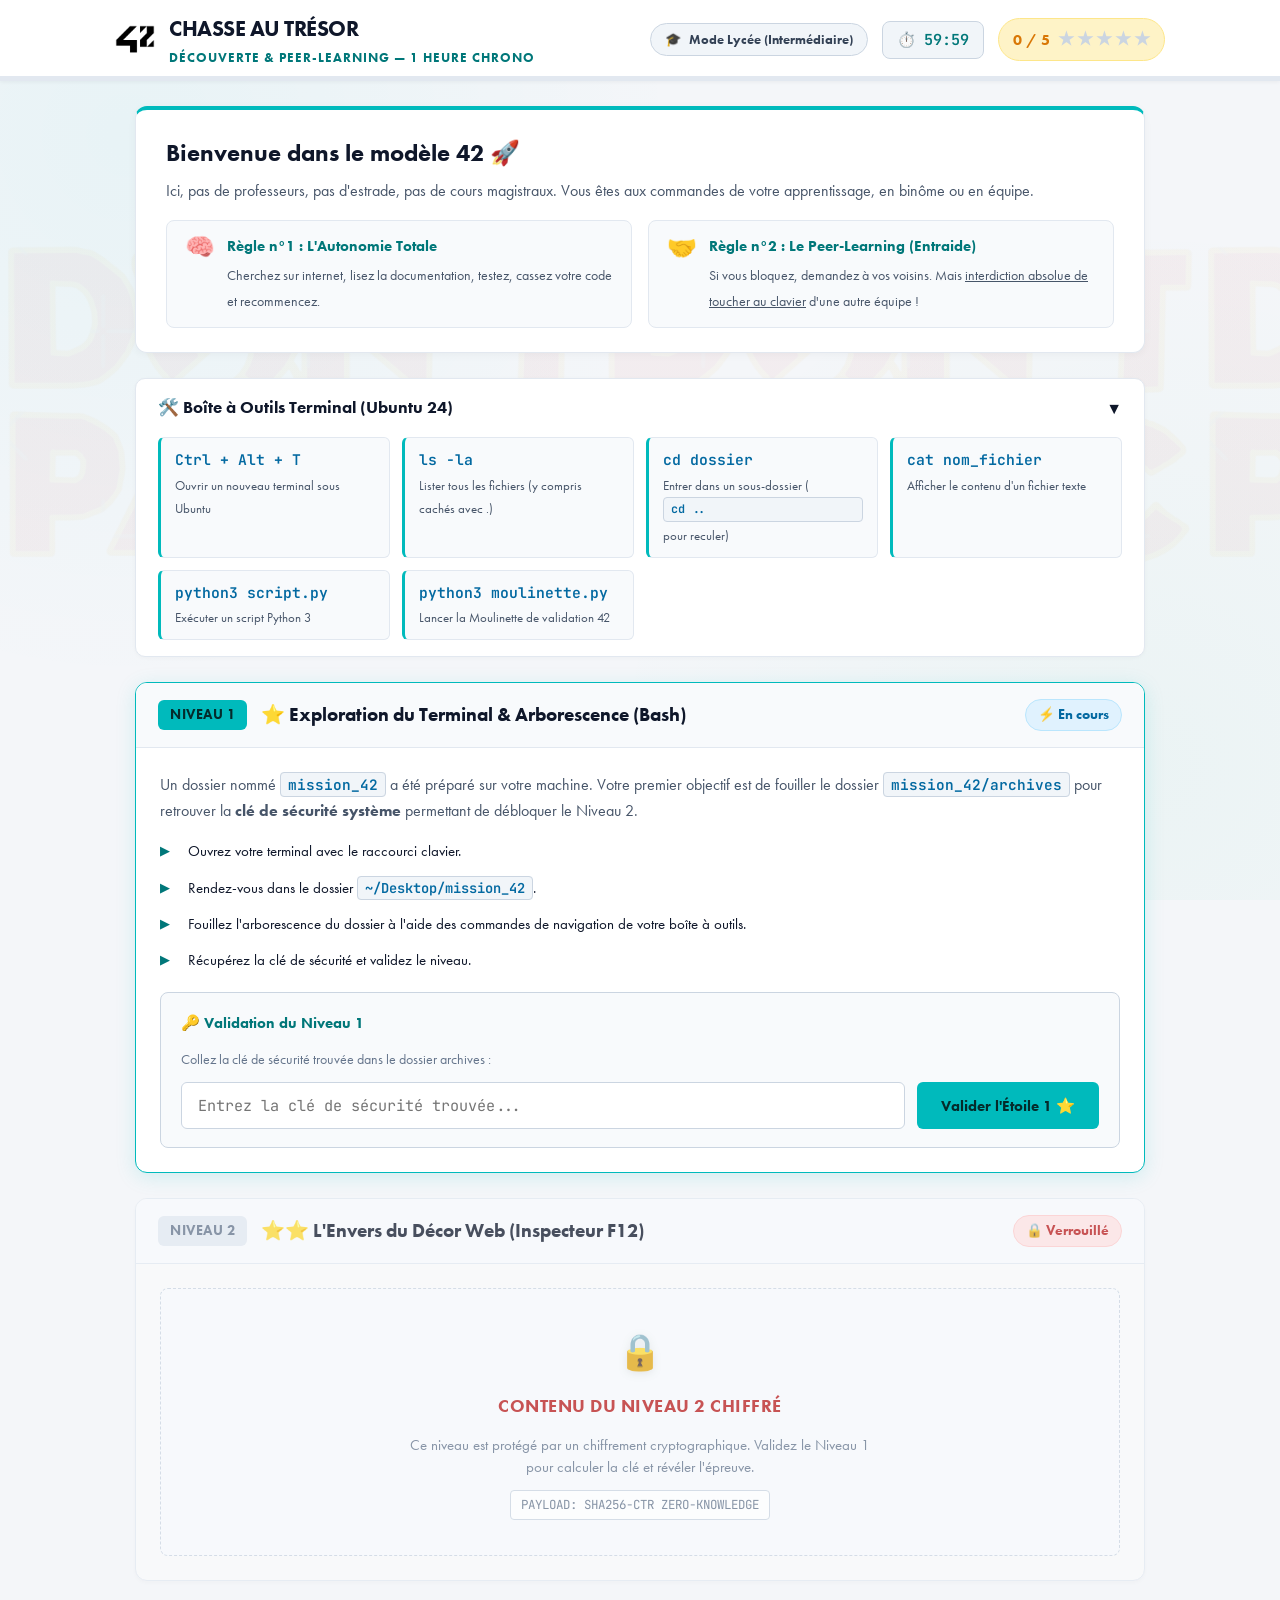
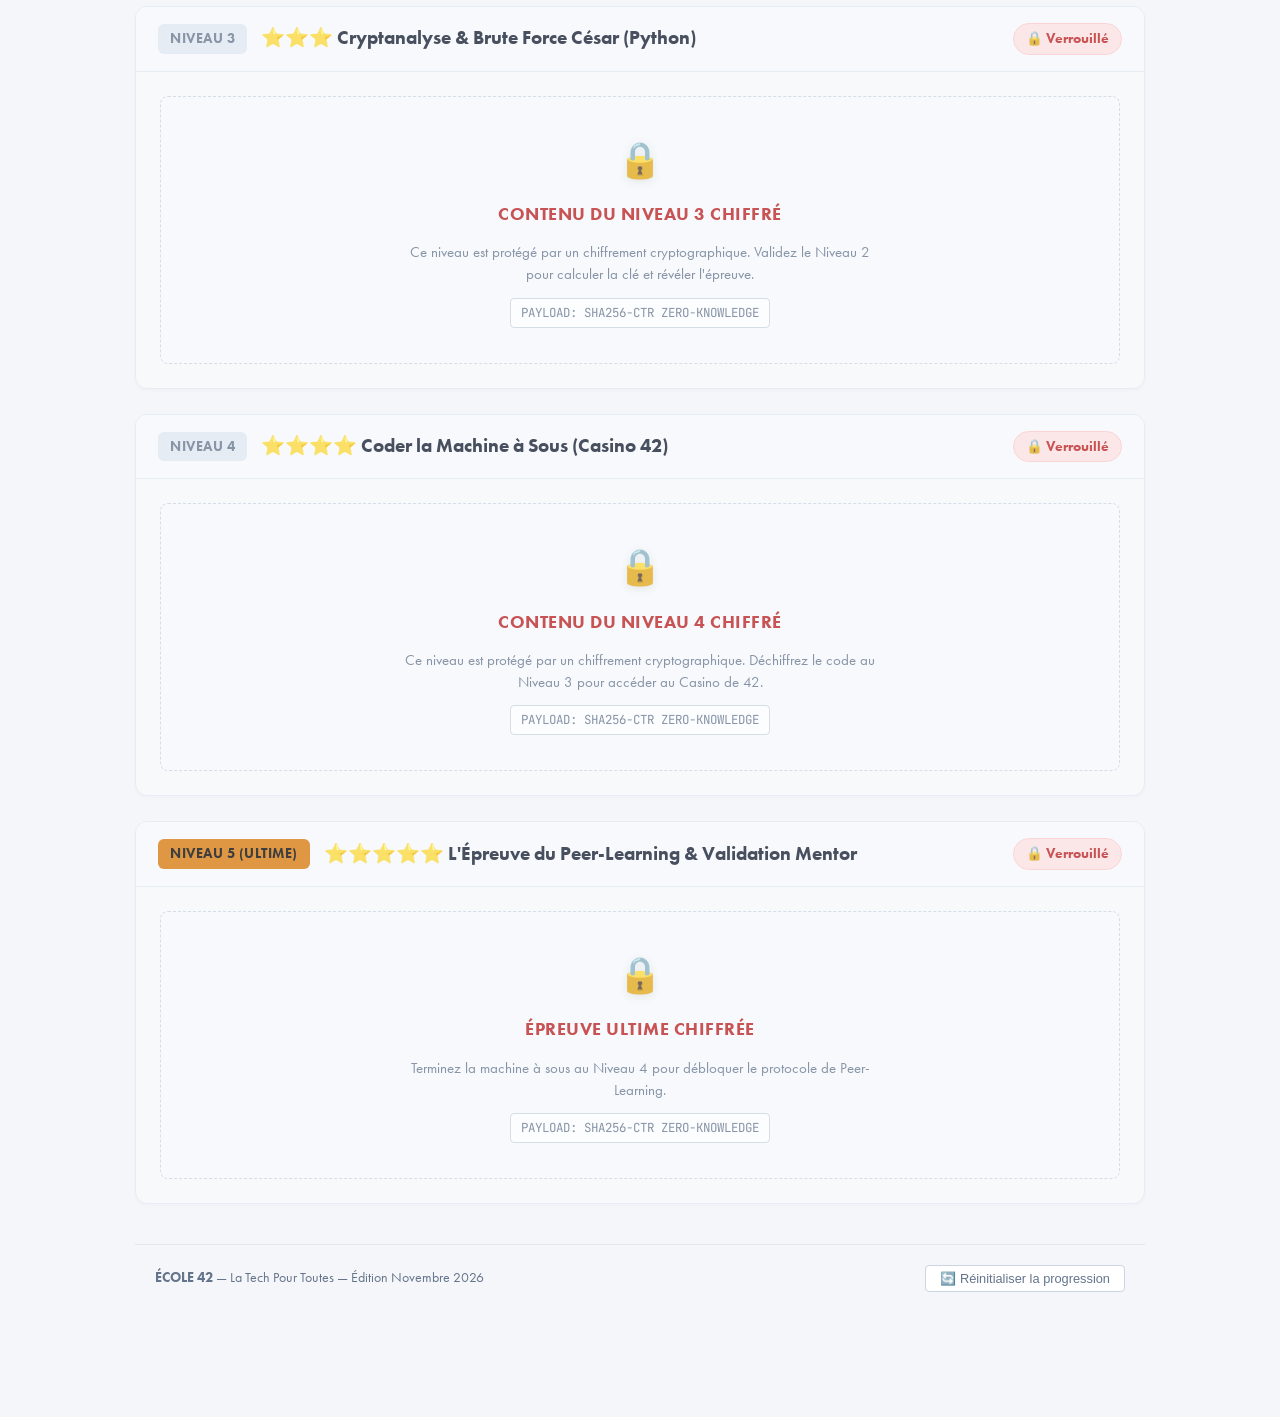
==== commit ac443725: "style: remove manual timer control buttons so countdown runs autonomously" ====
--- a/index.html
+++ b/index.html
@@ -1007,8 +1007,6 @@
                 <div class="timer-box" title="Temps restant pour l'activité">
                     <span>⏱️</span>
                     <span id="timer-display">60:00</span>
-                    <button class="timer-btn" id="timer-toggle-btn" onclick="toggleTimer()">▶</button>
-                    <button class="timer-btn" onclick="resetTimer()">↺</button>
                 </div>
 
                 <!-- Étoiles débloquées -->
@@ -1929,7 +1927,7 @@
             if (isRunning) {
                 clearInterval(timerInterval);
                 isRunning = false;
-                btn.innerText = '▶';
+                if (btn) btn.innerText = '▶';
             } else {
                 timerInterval = setInterval(() => {
                     if (timeLeft > 0) {
@@ -1938,12 +1936,12 @@
                     } else {
                         clearInterval(timerInterval);
                         isRunning = false;
-                        btn.innerText = '▶';
+                        if (btn) btn.innerText = '▶';
                         alert("⏱️ Fin des 60 minutes ! Rassemblement pour le débrief !");
                     }
                 }, 1000);
                 isRunning = true;
-                btn.innerText = '⏸';
+                if (btn) btn.innerText = '⏸';
             }
         }
 
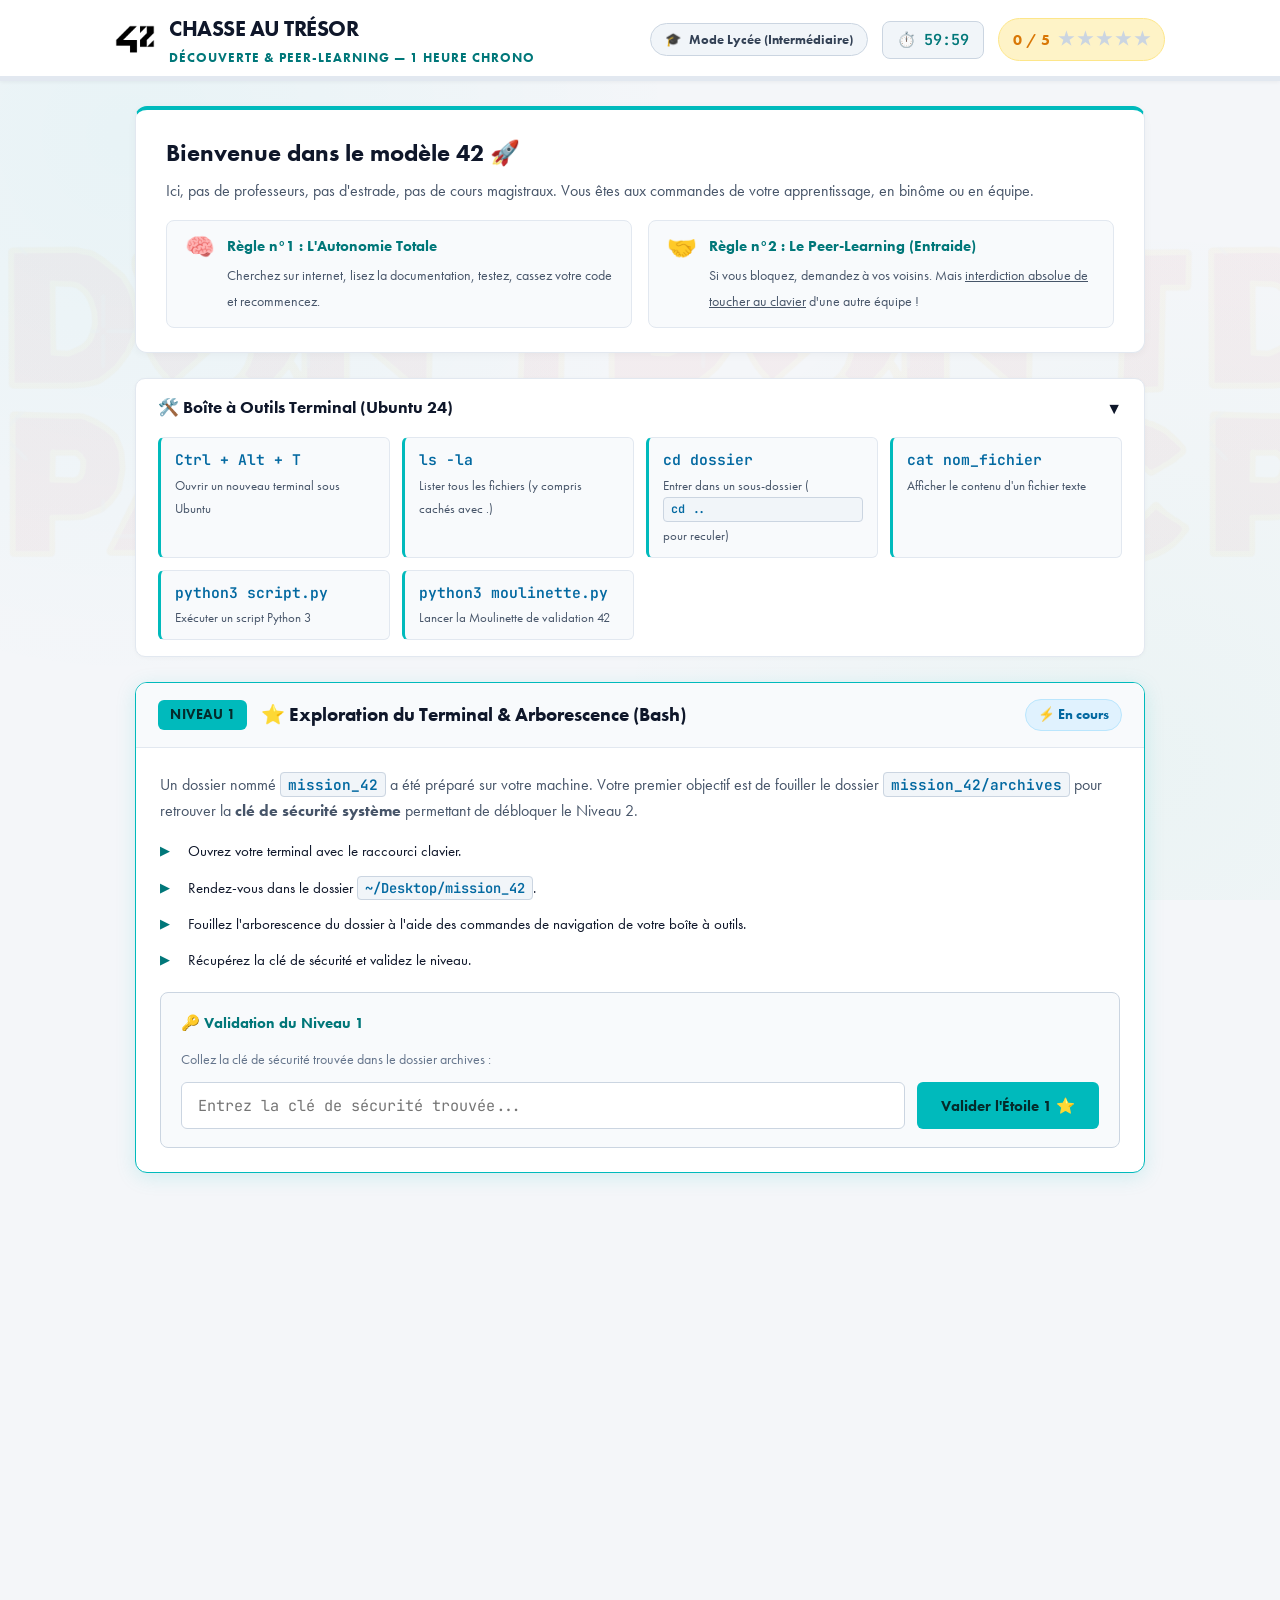
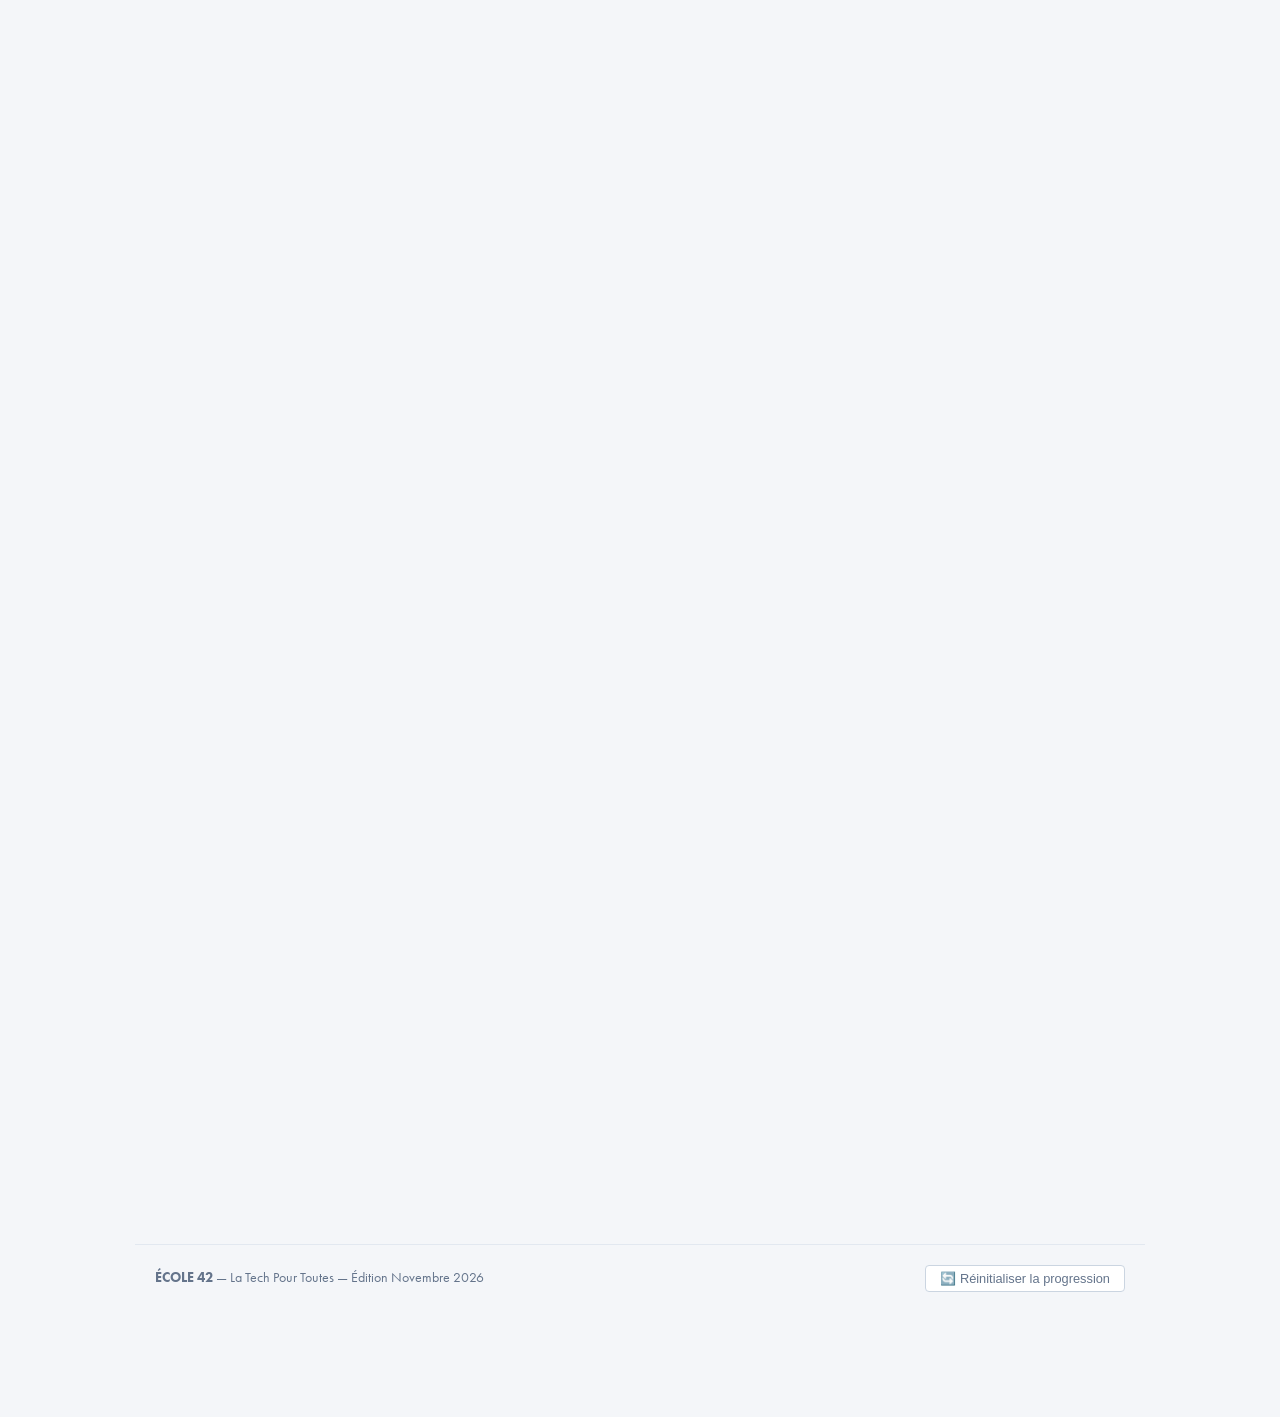
==== commit 34d0aec0: "feat: remove hints from exercise 5 (peer-learning mentor validation only)" ====
--- a/index.html
+++ b/index.html
@@ -1281,7 +1281,7 @@
     "level2": "LicUqJ5W0+27+q0rcBtSR1AtbJ/J68+0jy/LCs9VA6aoKtasG+QIGRAtRxZYERebQDc6hI00t3dLO0ARzpRcslY4ko7UbVNQ5hz3UklUfC1jzkrOADjC91s4hAnHr0kMyXC7vPE2KHZPrwiSqkEsTLA1yBdBbodfCWkCSOHtWR2qfOJvgPLkUQUyyoQC/8XySvcv/E1kpRu1mq3M+dPB49kwPq5cU9cmMSmDYbB6ssFxF8NCO8KC/gK1l3etOfdcl/VHjSs1AXW90cBZmQeaAEKzWk7TGSdhroRb5tmIEF+spGjCRLPlalwUsRatwIjSxBm3XIZyX2vdyd94cu1b7e1ucyK4gpInDm0eijz3OmaVCq/EKrPMHCJqBQjG3ENTCMuApFRu2e3Q8g0+S9nrB0aWlNx5Sw0R003GsoW8prYg8k/3UmitLcpv6sazmw3LTXGS/9JEyyUGAi2EuvpQTpesUJ5hG3iMQFKRDQw7MMqkAMlMsrf2jaQ7lk3tIoeTy/hr2USe5Re9pIkjOlbNDH7qPmQxix+Efg8QQheb0PEyze/B0puAPvFuznTRQX/6oyabeRlwHVX4tCOZwsyCyhYg1k6DsBfde6XI6RntQDaPT/haoPxXzhtKINKrXHDHdNpjN82W8lbptCrX1uHuz7D6bYoMCmHuubnYbAjoBi1AAzW43UI130tpvbY+6INy4MIfwNafyHe7HLPeSxn+PUhFpmpnQtYb/UOMUFkbzQZZ12OJRXiJDvklKUKh9Cvo6l+w8BqIreAwm8ay7OsTZEPQdVfRXM6LKSq8QOPkbLqaHBuEr7g49j4qQtd9NXl8bYoXWhTe0ClkChiRel3eW98n6wwMmaYm2rjcW6MWO7CDpEsT/wHFawJ8zMHlpBgNS6f7ALiW+xp/jCZBT9El3axucgT1r1IlzkI7++IVFG3jj/uyr12RWcgWsySiHT4zudx/HaaQJ2e51SAmbbxMsIWfu/+9sKFjFoOq69LN1J38QuqYKhouF/hy0Q/f8iq/Ye2669zOSXERixYTFCjvTPU5nkgsrbaoTklNPfjJNn6qgQYlpoAGYGhoxFyrk2U3q1UqtqlCRriTR2bHxE5dpR3WoZge8RbOcGf4HSooCoaVJofI4nD/SXIWyfge4u0wlVbOEPRD5HGjh9YySNmdeeoe52XIWPIeo4wnzW3pOYEPl8dnzKFM7t2SY23mxXmlVsyQ3SOEROGhcJZqV5tfLq5I3VOi/ybXzdv4UTIB61awndRTLK2s+y9q4namnXQal3mmoWcVIhxAfhdfaDoRcA9cBZmV5l3dCoK2GFrGcemA2UfWGKJ1rpQDSbPWRFkZgnCu2oqdbfcMWzsItzI21mejpuYQ0l84bA3o52kcMlgbkjbfl0L41CaVWojdOaThx/hCibaTphKDDSybdVzqjz+vJMeJ+F72ugD7e2rFgSQb0HWFsIaNtZqG6alYxVDDaMJcNPfrQRafDOF9P4zo++2Kym9wsxCVafOdNGKNAzDl1nN3wUjQQdhmHFVpcg+08P6G3RwyuSZQqCumGpyogbYs+joXhvhftxeU0wCEmJ8RntXzE/fOnIOPUsJwsEFjP/1+gaDmM2z6B7bsIhGOmL7hqfhTJa5GWwj76tCjNkN3jfH9+4i2P91xHW6g411tYh5G/IpKKkwVaiXtCEyxuqc4+aCZefZZ6W17wufOMMmo2ooEUrC22pGq1R1/0E/uir9sGdKMHWpHR+BoGp1ug6gEBBTnpqT4awpUK2g9q15B+iw2hdqb61VXMWTDIaQY9do2c6Ulj3JDg4tLl07pmFVfCdIW/IU7DN8L3zHiWpiDLrJFdJVQum5nn8AB6kPDOYy+bssQtkEtlZfR82Lr+5p7IJSdqj+yEYNHj/8yckqUGMWPwTfrRBQckG0noKKZhXb8aA1sxNMtjElsrDRatHC5/8Ema6B+WV8Ph0eLHAecjQKcqGSZQBHsYq8N6X8VCumULYA7JTGJibnaIzO1yuCXmyx/6cBgB9+l66MIPOAcFxvGR/8S6jpnXiBqvvfsY4FFMym54WqcD3efrRoR5NYKC0V4qgJHqI+r3HjUSQpDVIKOCQijfazx/SkiMDaG5aPwy0R0eZG4NVTwWI/jFX0lIPyRBxX4JtpzYOqLvjeSt66ZVaQCIeshJyMPCp3DGVENPFqaDeIV0hNQRwoXik0ffOTzJGphmV/[base64]/[base64]/AwISl1T9WmvCmK5/[base64]/HzjDSLnL82cc8iLil8/yeKqeOKk48NnG/FgL8ZM5pUs/Fg1bI6x2alOMLy58W3ngCWBEUmS2FxbOr5IWPCbWA0BCI4Pss13oolwKSyaNaLBT4Ac6E8JCk+7LytoNS/Lw2PJQ7wHkQrDRBodcWp66/YzUkGAU5NlQCX4g6Ov6Gkrd+hwUI08roTALdZp1hlkXpHpfXFUzs1LMvLqTjdOtXrcqzp7iUqre68Zt3RJQxJEVZZ6dHcuYTLttWP2qI78B7YnRNq+L99AQFDnb4B5D3++KmD9vw+30YsAqcWyneMZ0zE/1p5qnilzhw85xfS9UDYydhbKbx21ofCUadQ64D/DfyCwREhQ==",
     "level3": "c1PZKxFmEJk0p1CY5Oa1AmZDAvm/69MvSLFMjWlMrIAsB/2QZrTv67jlB2AgHr4tkABGBQdSzEM1CTytYV0/SS9VDsmejyGez4m/n/UkWPJfIOn3OklmmFqo/fhQmFM5gFq4t1cSGrQogD3VM9RKOsiUpjQ3oBbTXzFILiht2gBSgQJvycDs5elKsu6ofySHrmj9OL6bZ3hHYXn3O0Q8Ct/UGBG3+JzQQX4AuAfC9tIwCVgmBF4YetzefSvQJ907RAJQAVieL8eUXQrCFs/b+2EihCpglz2tz8XjUQcHEPa3dJ1y5Wl/+/fuGuNGvEEzT9duaFCDVykIRmECoxi2kvHW8rZK5TitIVXszv6YsSwpbSP13NQRNVXoGPDVeTYqLdJG7gchPBYtTXkY3onDPYyw3l/EVu6hp7hXBwsG7Kqj80hy3ftDLZxNEUwxsuDcrV4TEn5VIKWB4YMDG8UjmJU2sjbp/oTl9f5ufNgBpWkcbTlbnrtcF6d24xJ86z6mNCOjXPWfiNYsqYo3K5wNqtHbURZ4NNgMbSzzNd/UXz0DHNjJVUl/LbgZVkpE/+CtO6JSSMCCU/5Qc82Sljc8DKEqSn0h139mnZZFEjzcNIts4j7aPO4hCorCYMQbmvAFCyGgGZ2XwX9cKv2mYy2npQ2YT+C3khi9pvwC3WsFxD0wNCJFfP77o0Gew+u6UCMy4Wn+lNJe9hK8BBE8wx7wb/RhXYDUZREXQtpgFU1kO+pQ5I6QxzGVbhHmrEYphlKvijR+0NVrKCSFXyTqwtvI/9qf0jMqL9BxbuLci5KgId3u9Ui7rmXICFpm39+c2N6r6bTVyv7lA5eMve9j3xX/rLbi3CwhqUnK8N73NlVfkTaMWJpK1ejGysVL6udoWScN5KX+HNAavLXl9PQyeOeWwR7Oq/22U32CF5ySMjUQiwD+eGUObBScoSj2n3W9pokVL4fy73jXZuV6aoEbBOfJqTTX6RhDhxjVXnpV1yRBE7Q7/bB5sxgupIJ+UTd1MhVhykZJ+v+TXpkGoW7nxghgqrsng7IAz9KorNabw5sdkGjXMN1GOVx/bLJzhPBIFZhEZ5s340RqaXjyBNzNraEXJq50Ks+mDvU9jZLQ6dxVw5zIRrvgEz450j6fR1SNCwkwOnrMc3SrJuOlSPAWnKwvASph7ZXFuA2Kye/z08FbZZRSEoKBi3EdZLGvI716EBDk6WgPnogaGHglsbDN2W2BeeAfYWMA2cV1HHwNbxUT9LABl0Xs2FdnXLhDqX7xLiuNpLzbbxh0O0hW08L6wvSvWNFW2hBk7phYbX9rGLtGcIgHM61vFpIgKLiUguApPCQ6794acC8itCvzyQNrP1UJYGwnqtYZ2td3EGDzzxs/+1EptqtnORRzZlFaKHFSMPvhqFFyOsji1kYVcRRrxz38YOwRUX+AegJnhCu6c4DWigDqLOOlfnopd0/2jBSuS7ZgnpR/hxcjRN6S87wYMKAWfrGlq37Lse1TkKc8/1RnE1EZotUcs0USSBW3EmzYqB9ADdvlag1U1eHf6ETs2R8mLhA8ZG7Yg063K6XN68QkbIjPc33hE6UsAQ/TQjD5FXek25bhKAd/[base64]/2YUbjybc4ERK3QB7sEu17oAcpUKRJe3Zs/+Q4uie5SwidImceTkAHN7KpJPM6gzSLmE6aAfv6UDU4l7yIC3FTjMHISz7GqGXM8Ahu/U2kbh+mg/Fq6fBI5kGgKQHSKKQaNsjY2jXpjL4/7YVFExGQ0wViPtHRJoN8NOTsHpeeYuiC6nOOcVbFTy8uiA1m5GoghkWv4G0ySOHYP3E57/uja66Cq9dG3yppldiPOBSKF0wBLAjltUIBvURUjozyDEVe+JDaxv2kDhlR7HETlLI3+0HAThOuNHsRTnXxxWROXKn1sOrbAtPgeXvvVMk4vBuIeJXl4My5S+x8iDVyjGCWgxxU7Lf8JBLTve6dno1ZdbTLtVFr+l2bG9wtP/Jeczgolyvgy1CbF5qhorxcOvtZX4dm37BpTqmdYn7WKF2t11KmK+vcGLuHwCMnu7y2Syjqhlt0AQ9z0FR4UTRPvkLA+Ir2B0nbwOUn5rgbqZrvFiAqqJS9YRzUmVtMVdoSOLKmbijnhD/DH427POHK1192D1qgDCKwuUEXBgfbP7GZrv0LpZQ5SV/8QdJmcaEe2j0NPaM8DQ0Fz+A/RqnKDcrtTzf/nNSUEbt6juVvlbCSoUhYZG/SpodQ4nt0OnEmc7TsvupQ4hfzRG1AY6MMmqE/pXjPyy1PQxIKrfMYX40KIDoSKR+udjw0r1fGCbfYtsVdcAVsKdPwNpqwUjupR7gV+gazOluiJsbYjDxRH3LVtVMMXHDCTkOjR1q6fNU33i+CuVaRyXyZ/0bBmnR0edNTCzH0jWXaIkJ/WQAwx9f7t10+oa3IKMuQEl6fPQdaCNxFT9BYgaj3sI8Wz6GM3c50TOh07hjJZpAfWEv1VhCV06xiBglX6S/hSUfCWgZpnKJRT5o4jm/vdNlXbxWhQJAivClsyBg4SPm0dks6pOJy7yhNQD6HLOrmLHlJgXTI0vdx0XfSCmDEOMPxjdeQ7aUwDUnjBF9rS9QV0t1r9PloUuR8SzXJDD8/KZAQ2pN8Y9CvhEeu4AvHrNWWtS/A7mDqHslTjS4w2RPu3M6VJfM3gDuO1EWUjj7Qjldba0LgGbTKqInpyfHoo8esdKlR8ruvDXWcm4EW+hrV4UYDtLDLVZ5r6mDHITujhLA2RX7JtNokyGpq/W0jis0s9zOSJKZ4UCGDXBqGxzlbRMIf8hJUlcwJk5eETNV8MMVwYy5yHoMujO1aAdYDP17TN3confHReCe81m2sn1mFOhfDgKolwuvZU1lmHHae1EoV/d+AkIGG1nlCh/l3WXD/X/I5pQNfrblvQoRvh4OTj5MMvE3D9Yjx94Bzywt1OwT1Q8s4lFYeuAt7kATxFGqSkrVNlBp9XKuwJRaxPfuaTVevkb2lgRSYbcsZNMhTeVo8JNhRb9ZQkvmjNQY0oto4hLyjjCKvg0MZSBZw3jIN712rtomOTSGi7X+OH+J8qf5wQp643jB7B6hk1O8rv7kt/o62OWPHil8lHvlphzw5P7Cv/KTugLpCcMtrncFbusucDr7owvGYB2b6Lfpbziyf/gZRJ13/nwCqxt3xhd4HDCzzr+m1V54IZtFspG4ly6JamRMTK0fpq7f3D+OcUrJdCTf+JP8LgLsn88vYK7/VMtmQqUWEsYB+djH9xyssCCwKWrfJV43QInX1eEPZQN2hqhdi9QY95x36x6eaLJpWBwAblC95iYQ1u1jCTwBBCjLF/JJ6WKQjtqBYb5oNSHklm7ucgkCNZXqmOMhofnnGSpKOLblKxgy0OW2FZdr5P+rL9J8ImoNA7HXagrrraYKfkjLpiHQoU4ESni+gsM77xgM0eUBJY0xGa/AmFyeIEM05XXABQRz/tVhNodaE34TpSFA7pby6wbGkp/DbwuR409rwUnqdKUmkkKDUK7RSXi3qCVDZJgTGMl/NasAsWuO3IVqM6R933vKSeQTteabBCEwcFL7B22MY4FsCGqGBj8tLmIPUxsPUnKLQpTWnbGH0bKvi0SwYP8POjh+w8ViRmLAb8A+BE/vVvDl/+uCLTfWhGRHhgRoPhDSWC3rgoWyvJnZm5JGFIttaNBsylGybPmHy3xTVr6s1uj0A2zUDZhWYSJ6JID1xPG3Q8AVpFq5e6o39YuUuvetLMnlg47i+g6ASRTp/uzMMmlP1go2zDD8sRZ4PudNw2VifIV4WvQVU8c6xClooL6X093r34ZeP+bKSyx8wIgFptlTFN6tvYtEHcOTzGYd1rzfeZ1nIrtiCvM9vfQLZlg57w87O12wuVTCxdDCjqMiVGWqK7vLRP/PUV7uRwAjeJ6wuMZGWSxg5Tt3KOFhxcb2RqMJrmTimJQ2Cl1Zg79uk7TNZWuejDKuv3yqk6bL2SD37cbZCR9h4ewJ+T9220z1mmbb+MqVTgrJaBNrX+989eBVkR8gCqhqyozqMScu/URMoH8HeiDsSIp4cFgdjCGBV0BkxbDQx0eALdwo6xN8zvcs3D17bBVlS61J28FamW8msU0eUsxMiK7dKf8kEFev3b1nFJfH9TCYvVmS/X6XEwdyffyjPUSoYYUWwk/Z9YDAHC8m4N/rA4jkoNb+a+mILy1pI2MveWlV8j8v/NybSR32qRbGZLwtQhMmwNZtedP0T4pgqcs9uDUpHKz8hCfENIZT/LvilygIWCbI75Pde/lH/TVqwkRz/jAEnxDTTglku2j4JhrgY82p1ORnw+knmIbDB6ixoI0d8bTJ98Cd1Cjzfs2gMk4TWpjyu6xwr806+Cy99qyYgi8eDcPSogA84xFI2Vh2U80YW0GYox+wA1cFvSWqe7RPVLpkQPVGVWsFnGMfU2sOvZATej9syLKRy2Qxc8jTHGLF5Xe2vUcnuJhIOqwt8BP2fTtovtD/U637RBsqVPltpAEduqQ4OdLqCH2JDL7FFVjkAkyADO/K8ct3+2WBdwpzjsCirJzicrD9TlB8oP9B/MWCY3Ljl2KEbL8dn9agvW1EebAOfGFR0RweaUqjtnCjMdnNyZbR4m/wp/LYnUgvjrV2QQFUosxuj4rVksU/z4gXTFL+1TF0q8z6I5Np5sxvLAcqboeisNd/BP6z6I1zwHADSzKq9s1tkgf1CwiEgW2NKDLHcJ2ymGCyiCH55IuijZDf/ht7HFTrugznYKkYxmBMxlvNp7A/A7IpA9YukUOVvF/svKWLycNmxU+Fv/zAWu9Lc0R5JRGc86a7CwTrUtquw6ZmZjc8T43WFG8E/b14MklZhR1ldbgkAF+qQG3J9uQkDqYa6G0UWr79uHqzoFUpi3TgB0AUTEgwZWK+yOttXNFpVHi9dHYQTlO9Ra1Sa2xFlzrh3j2ZebqgjCfJCfPLavcmcJrwosCcVOCDnJ6KhJK8DNY6aa9NzxGUMk60W9iGSAebNhPXTY27HRxcjJsifKYgNcTq/bZDz8frxZ0n0lurPzquwjqdhrTJGxWGxF1BbbL3SLh9dJuYTX9NDMdTU3iD9mDjXq09g4bz/u4fnmSN6xV0l9HwzoIFmOlJ7IvRaPN09rary3GK2dEIeIalORwgJ5IoS0NMUjrbQN9N9r1wxQKUReQgBgodMmxXdcwTm4MPx1+8K5VQuiLT/fTLs3ZOJ3B/jDBJNw6vJxdk167aDeDk0WaODhneyEd5GLDzOsjp7b++EPs98ncnWP+ziPPVfKbaZdSIaGmlkpboo2gkg=",
     "level4": "q9Q7veN9IasjUl/uUgkJbWKnFV63ewwmA3vKpQsxtih7O4HMtCcu0gYGha12YCfWmazwmLWxbQ4d3390Tzk0XnToKVBnmSnl1S7YsKn8lRBDpkyOf76WbJUfR8VVgEZ0aLqxfN9FDSP4zzOAY3Ihkc78OdfiMP0C9gpZ3mFzInzEtwWEfhWKt2S50kTYu2doHfH0L94QDMgyU2/S4c4Rdk2dNJKij+93wyoAHHzKHlpNL/mIwVyu9VQ2bT3/d7eQ8xNRPapau+TbbRfTEy0yMLZecz+HNH+8DFSAJqE4ChZEObRD0GR93d2I3Toq6B0M7rNszsUhXPNAdv9P7fdaIAa/l748jfygU1ou37wNK/mmDW5nWcdePQ54kiGGEyuPc2ML5JQERwH6ctBGcSV/58h5vj1pSyrEZipVItZpJYQtSkIFTL+WBbGlMiDNF/gg68VFq4gvQKIeeWURBDDnoslq9mEzVcLFSnv/D/Lwy0kazDP9iwRd5hIK913mqTycgLjVxaiM9FTML354AA9TcE5D/zIpSrAgoc63l3p0Cr1E8WZiWvNGUz/C3oilUNMO1pNVN+Ju66nHkRSEg8xF/H99crCyxNWHmsz9hgqK5NQK9UyXfxn6ZhywPIj1k7QWpg4hHQsMYMQt8KnVCm876H61298sve02VgCzmwlW8MqOaVwysvqPLnKKoRknFVWrnpHtZhvsGw/0ZaiAGk5Pn5WUoQZ/Ff4Qx6PNBfxrrP9/H3M6/rad16VzhLZaKEm12lKDrGJZCSV2PYSqGZFN837NsnPRtTjcS8ONMshSc1VKQwBhVqpUXMTn+58G90IVWgOJmjLxIOVfTzUsWbK/iVzvnq5OQ2Ti+nb87vzzr172AlBGTBUq34ETZ1iSDa3KmNHcxkreIgfqlxtk46ARAKPG3TLsnAKU8LAybiExprVfIN+SqoDP7+q13bFSuibI6MNBUkzOUS2XM86vfRI7vEFASiBa9XG+8wiuHiAEHMfQa3cH9uyvx5s8s3uBH+TX9jMBRv/RMFp2erXfEX7KjBBSZxwzFg7yps3PCwVyWVgIgaxO8EiBjLB7QRZKGJtNsxOPx+Uy72xcS6AXklSThWM+r4O/jHcdaTQzatAhcl9wIZo0q1bDX2qnfEolqx4LN9EUZZylWTzx7zI5Iop2oWfmUkvwmUeZgjdvDOFQXzaEYoKCl94EwzXJzfC49JWMSl9Fv2UA43kcehwtqkjPDjIcpfyxHtjxPoPh+lkoezClyTl60LPS4lR5HL2YOYvhR+PjDa+ifePlVxjL/zPJYaFiAIURVw9kf551gxnmbmALq5kboSMt5+wG4a5GDsf/a9gjM2gWKgTv0R0mTihoi92aPu2bq2yXoZfnQneI+WeU8zU/I7EH7c9TcwV388bcex/p0VKPoP6BRg9AhJr+RnAfIyU8xozEE/TcTSPK7I4v2UfcWmfb9PhLeenegX4bMkJkmSWFk8uyDcesxKfGTrrvP98LXNJ6AkSvw+vDFnEL7q9hUK0NWqjljEmjx0S3hoquZl53RLhOXRODkemigcVejDxMy742S5RIC/rGxfNmCTJAqJYM/Mjxo9ikzST+altagUDXkWTE1ANjSqM3BnYuin7VsHRZY40RoIS0DBIifTvopaY5H9UAPYAwIf9SJ5bIPwTfhdIQva61I/JLsd87zsKol2DRn4+j7esX/iHVbC6buMWuo6Q28fgT/6qBuFMyxfx1D+W46UsnkDFeEaGC4QIP84eh16mPg41p0+TgM3khsyetXhpRCQBmeL7XhtYYL6JgYFETbZORz4RhMRfOrOn+maKONxkxkEffKQxzFMZ+Ol3oAVdTiZKQ7jlcKTgjkJKPzxizvnEP3T9RKxlI/z5ybWadsqa3O5dBqwSFsAlYLtSNF0iy60C+2D+AaOcjCXWp1CbzkM1o2hCLcRu3Fg/eKY9CeP85PSK2BtJY0KDZ4a/woYylhBkY8mtJGIbzXL9lsbkUIQfkgrMHu+A3pB2ZYBk139WArQXwcrsu9+Pm2KGLQxBGio0MZItoH+JOHVfLZOhcrNFdhXJOTw7bMSdXdKDiP6v7MVw21Mr/bq9k7kUIfliv/n5qraYlynWMyYgmgRZIi/SlyoVGWxucDcgCdkfwuIuLQomkp+UlBUV9/xgH6Ur6j84GYWn/YE5fUVhjzHA2XbfrbcYi8RivuVD9ttujuudiQoA28uGx5C24a1EcCXH4aIMzvllIZlO+HSEHCGe9Sn2DcU09vAxbopXPjNm9Bk0pCqv+SZIjAa5GT54D7VS3lLvi9MfgPaqKB1JkDwxlJpG1A05slaN5M263pN3H3McQZBqd9ADfierM8ryiuW3Gfd/05MIcy/B3yQYHxRf7s9yRuhpQjmXuQure2Wdgoa4np9YHInLGAuu2r9OSoOlG7aaVAbyzAi9BA2d7cu8PZoXDaPWVZuird6hcBgGal+qBb9Q+tMCizINNdgaySQbUL95T9H13MT/NCsT5c8wQ5bBRajfT373HTzK0tWGM+SDe407WNhqEI7bbBHXi0T9ij06PGz2TS1M1t2c6l/315YLuK2RoDztzyQ/5YQmoX6ryeHwGkk9snA3897Z//7F/uDtgrS81x5okTl8sNl+MU7btLorkl5mucobmVw4f4iyAfqtPWx0eB07kp19VKwSnpH/BgOFlQpzys+mzxGtKqDf4W//uI4kyPY8RrkRpaFFDH/f5GojYTLm5qdy/ADeqdqHhOVEoLwEVpBaQ1Bh45VGeH4iiRQeTrD/P9SixQv2GNKWnRySR4H+rIT8bAu2n/Qb7uVuhLzfFR/mWJTjcHMML5ZU3L3b6/A5u8KE9XAcIsIJZIhYhOGlyrRjDmw6Itfv9A7GlM2pgru5HZycqr154EaU/x4hf7akVIP/ayjRfMubjWlp2+A/4yV2BrcMcZ1VKZ/i7H1+sMEk3glFiS2eUmpeklf5Qw74U3AW0nfge5WS88tWhctGko6dz+zhiPql9C/G3CEljhxnYR4hNvkyDNcjsMnK/Z++SgfrxVi4bH04AghosF96K8GinPtlIhBXGTpo6nYVSQsxCcTd2zIhGKdtDUw65atoV4NYRLzPt4hjEzwtjs7cAOdMYrinz60gCO3f6P9o5Oy/glK2MxULAxedKUxhRI6LOJ/XNaentDWJ0vgXNge5GG0Rq24QmXTYtPQX4XlKP/kTFjy/E5MvUZoxkSBhe+qGt+PiRSWtlB6wUOzaCMDVMtTkA6kyLXTsNNFRwxngzA4MiXH/d18K+GvpLRia/xQc50xo2n6k4Qf/iqBdgQJsKl74KvY3j8TIXgo97UAI8C8/xYcA9CmU8eNLTr2vllL4r5y4YQ1pGSSH/Hy4lWlveXgWNqaLIgJKslIPfEmelby+N4CvPPNU0KxnnRysoc7xOWCppQ+7AkrSOTD7sgu6O8B1ulleuOiEhnnoegwEm/lAAoCxmKkp+Gm9qyOHTimtT835hgWFPc9ljIIN+eXHFbulbSgPqm+JC0hINb6xJfsGygAV1WKVQMHlasG6ZK3Mc8Su4EN20lr9ldWaumatscqE4668jvl9/VZB0DTfLKwq/uaaQ/fV+BXT5fHNgXzNZKsIDyi2UYq643pHwHq7j2lwhrzFAKbxwIiqAknVaEPPuu+aUosveJGCak9YJomTKT784PxLWHLLbCDefMtIk/lVLL+3dfWPk1P1uJt+rDfB58fKeXkV8VLqe0pH/3KCBStTClnhsB278oAoenT9THPZGcEpr8yKKBT5P69KgV60OvvV+k/wuaX7IpuBRCpz7Kk6pZWbCRp2yvz5ckjoWWCEAs5RUounqs05ETTae3tbtoKbDKPgdaekATxgZ0vfgcey1xuODW/WD6jIngzYQBkBj+DeMZXO0vOZ+hL/Pbk8KzDwj6Wj6PhkyckeBrut7gXLsSBUQE/[base64]/FM8YibzRGophST0S8tylfBzD7vIYKVt0j6aitt4Srz0w7t8aflY7pa5oYKTmDFcuZ/2Uyx8thedR5w0ec2ZaCgbF2+abqHW9pPMFa/LCVKpJdz5t/4uSfXQIIovc+AV8Dwy4miCarXTPgIQ4Odna5ArYbRx2jEDzrQsse6DGx14sUEYE+U1z2nQrHEGL/Lho4RV4L+eaqdii3VR++wBgyjwpaKlc91wcbmgLZuluqCrvJvj6Hcm5JcHYEOn8GG6lwmIBVFOXRGgzN3UP/SNOLqrpSSNWKFmlzvr3fXG6CCfOavl2z0bV+/95Qv6ALNWIJzz278xmbmZuXr0e3ydGsosXMUEwwpvaF9YMWjH4kYhgtme75ua2Mz8eyiz8jnuNt/fHm7Y8N2viYTXTj/EFBBBAFU+HZu1pvMLb2yhYOmjhalWHFl+ZzjStFLsVhBn09Bcx/59NqB/nj17BtzUntxem15FWf+103dGZaqNpBqExQTax28fQYf/c4ut0igaXXpQX72AZ6ol0jPx2ANygmiLIoB5OhbUtNyBIPXYcw3eevDLUDrU/7aKyO7Gw6c1F2YVItifgtYAwn4bY188AbDKQOPk9ABakujQYAcH0hQYogSJSqarXmH7wjH/TXatrP4Gb7VzXJ4puUtOH1ucm8/iEufSY0/lCT83KuVEijthmGL+bJehmcUNQ/ysr5dndtEVdzbBunfIAVuhUdL/naJ5SJEMqFLOV2q+LjKISKqw9I0vn+N90ebWGaaJFTG9vPosI6owE+s2GdnILB2dH6Gq8qVEFggH4MmVzhQI+kFh4sjCmTowd8/OsKeIcZgg0y7eAWmcWc37wEu1006t1BT1HmLQhokdnxTYHkTRvUgxiHF2N2QWg1We+4Gw2tPwrllmvrNJUPcU3y/iDGS30wZp43R96EN8otRhVhS7DB6jbYwsiIwlORiG1nYojDQ8Vk9xY78T77BQLz5qBgdSvO1ZpYvFcyC87hpTgMsw789zBPnrLzE+2EsVP2wj53TIKg+9zLMKt0yVM1A82RwuuQyWi1fzYPUZuo4vCJIu9icFOpFtERioypR/u4dkTXWw2a7uL/hQ2WjpBJV8PAqmCqMYk1iGv8SbS7dU/[base64]/xo8Tb0uGmetkhz02EobDHsLkLdRbNb6JYJZwLe0r8cv+SdIpIzhfBFVVy8p/rFJzHhIfZiUhKZPgVHzYhIZNdeX5DZdixh/FsplVSIEzRkbg9KYx5j9C3NMtr96Z+QJnKtZ61I7jSq3zVALL/RqVGEJ1jtKMJRaonsbMhx27XIOUrKHSxp040qBFPu4whhDZhl+L3bSJxG2dUOVqLU02DTzi7GkddPM8nvSJDky1KljzsnPjBjrGp8xYE2wLdI4n9mfZzpFolR4nG+9cva8gpalrnYD4V992vVNqr9ijrYjyB1VxlSLFkxc2Br17lf6PJEc74szaPhE60P2tY8442zj/dGKQICSM510Ixj5y1yvyrjqUEB/CJ9i1maacYLzd4D3ZINKPY5gYFNrmGrboYvKuXVazTM3+3+PiI3wru6EpoPAxygdmyQ3aRNYGICQfPN8H4aAdH5kvPliH2Do9VvfvcfQ06twAoA9nemhvVjRYSsqsLztuA82Xmp70qJ7312UelpBGUSyojEBoi1pWzSdTH//CjJPFw6wF6Ef9suQG5dXNzgXsidFqJHU3boOrtUyAF59QlOGVMCntMJWX7ib4pcVNcVIg+wgiNoOFgCwFCsKEjx8czN6Chr0h+b16c7Nm8G1EvGAaNX8mmMUBleiUivDLgGz3GqZqAHWHLeGyintcq/+tWMaQWNoS80/J89UjrtVWxYOIju5lPuKhfp9Eztlrsgh3eexAuv7KyZB84A8H0heHZTeLBr3A9kHlsJ3LEd+O7tCkgkpZeeOSqXek4WVYds/el4EKNXiMsPNJxfN0nro4GUEteKhH96HEH0BrpU7qWZJ/qE+OBNTYPCYhMneTcX0h/[base64]/rQ/EkJifdZ/FbfguCogEFYROJCfTPC+6irHN96JJWHiRRXFbnC3/7uJvD1/m3Wa6k/2sQJwCG/fZxWc3W0VBB4vc1wCqsMws8OWuh1vw3mk9pA7EQOvmx3cQzhcr1dUVwS43vOJhSBu2vvBb1M04kNqUNJQ/j9w7Y/6VzkVl+9VQQ7NCWwYW3SceVkF62xnOF1Ee1HSRIN7k4Ug5tNJZtEtTaITdX+WW7ApBsqJDDYBJ8qu2fArXCcUhaudt2OCBbf0eJ61vwFw3hUR0AohmUuJHrz4dTDVmJm/dD7RK4Ocd7ovj1hlJ83EDkfz2tZZrDG+z0np372+FUiWwfXS8a2OwRWCOFbkS4PFBtPodEayeT6go8NiDngzIF58nYBscKw4/YV2NxXxGmlnStFMkryMIg+yQRUtLspBeg3URIoBLWknBvVMOPYBtj1ok1WOfyo1t/jSTavZZs+rsPR6s52fQToSV8vbowylh5DZLjMpMDupFjlo4eLWaXfZNh/DXajcPw5EUOgL7g5EQcpRPMq1cvYJ/Y61nGaj2Bn+tHhQue5EDy4FIHe8puI/Kqr9/AOhmZkTxbfBawCC58TEjeN1V1T/vMfWYXK+SUKG4AMgceqIfciYZKHIsWWflQGEHxMpkYch+XyGisEVQuXruhVm9HgD4aQiV/8zVJyJi1meJri92C/IE4ZKo3Z9XP2L2ACg=",
-    "level5": "OWgMGh9e89XfhdDlwAjjG1BK3gPMjz9yA9NVA5yw9Odr/U4jsfXs3ded/kJAWblIlkPAM18hPFkfZIKqUHJUa2MW1uUUMcdZic3qJf6SWvJjc7kIiSDEwuTmRa/Ke0PXb9V25KgWG8TV1taH+ohTyFTQAHy8DGm3pm2Wnjk+Ht5TpRF66Dl2z+tMK4UvnZ1pgLxQyKSWrzCeNIdP/+41DEBMo4MzNraNVmKYqTxK3jWImTmBWDpgR7Ljp29VG7kX/4Tp36A2GiZhjTDSJ+Yf8pX1wJeKOSvVFiI5uo2yxkvJ8mYaVhndM797LLenJXAJzqR3G8oZ/[base64]/DwwWGGduWBpGp8UCbeWtzXGfzwBPwcpQCc4zjjVal+N0GLLp2OFfMG4kHsAKu7eb4z963qcexeSTGqJphNPIfnZI4w/7+xZEBxE72elc7gbVi9gohKfCuODxfG0uRzG/9p0Df/lLPTxzV7dYggI1Yx6KNkYw2ODV7ycSe6I9wxTuuCpEpxImnchAKqSOHoED1kPK+goLrUVppZDKbgmtEO0OmffadeU0KGjvnaxD/9nLnKbD7SwuNYTeEFFMPV8ia0enrFNDBSrWSKSFtmRLDxHJyYnC5A1T8IX2XY6eKmW6HXTWbCxDKy37Z40qtwH/oi7hRSUwLF9gNnaLEssXuaAnH+Cycpa3bGDI9iI3lDxlaPJveNM/1ls3JceC0BA9wEWTBj0AqXcjLnyuC10yetPrw6vIjBf+szO4lBG/wDQRgHNC3Hb7PPRg0LlKnK5x2A7N10MCa9KuD57a1FP7HVS/MkxlwazelL4eY7Oll/qvx+aD5dGbJIJdIfS2ZOUqKWIGRtDxXjCtRgs+rXByrRgWgsMlm1So34fpNiw8NGReGQsfX1ukgHbgblwsU/NyLDOfAlpgnUXZlhiPkUmW3jvsKG9MNQzoihGtyybel7ru3WMlQsqMU7iZBAVS56HSg9O1CeHtU5CRz65wG4xEl9KM0zD3YyyLUjA+uID0CKGURxdMgjrjMwQZK4wBKZ6Fdz1CJJhvKB1p9duQ57OYq/31oZVRKs5H2uMQCteaemubR484beb+gYoKkgxQEU1QWRMKCR5ODOevkK1kHSrrhHy+XQUcPKh5oYkG94hDKvNHetFdlFz6/EcrSL89r7eQAKp6Pf1rNxwisKUj1fWe5ODOO0P8vNlGP84ODOm0A47/MQOVJkKpXNahG8YgSj8kjiMFyGlx1UIw+pvY8vbfpVD2xQwOQY7tNjsTg3chrjpYwmSrVjKoU7VFS4RKhAWDCGhdNbKQH33Yk5g9z5EyHdJGq2eLcGiL1lk/1HyHN6NoxFn64rKDQLahx65gTZMRqO6u77mZqx8PWMLnJlZrDASx0KWsOYdWVh8p1fQSlrNdI2GkAL2PRFvrWLGTrzTmO+IvMHzPHpflM7hkFObJrezQumBX4OGViaSYptgMmoxVy5JNT/yXt/yZO9+cxgUAnb2a93DCoiIZGjwgKOs6q8NzU471oXOjWz8cMZPM0UggpEhFN1eJCnTd4GRYyixsBmpdDCJI7QO2qxHzVghjdBi43zpyiLo025P0bYZR89qs5VokU1vjbO8ax2H3yWLOM+r6bApMOZCAg+pLhLtoJx75au6IsUrwg0xI9XqGI4bNrk/05SUtifseVLx8IiG70+Or4llNQjlbw1XOanSXsZU8RJEEPkML00aghDLuJu/9lNA8XWvTfS06z/1z6I+dp/5y5Dq77pTd/D44SQnnw6e/J2oL4QrQsVmkrTZG+/K8IetgeFO6TriuERY6UKI5D3go0u3LrkmwxqAt7E81EMEsHGRdccEkJTpTOcdiEXycSJvDaDMxs0j807wGYTFCOS241Jzx51k4PuuMHM4y3pVKTNg9cYmxjA5AQW1ra62UNq57L/xYS677XqzxLgRhnCMM8Ejt4aX/jSCfVU9NfLYsRjwq02a3EuM38nd20+wJQj+lj8m1tXOLGmY82yS0m+dtPBk3TWwfo1lLXfoBsJhPjk+0xF9OMa9bpmeT1mcMjnkBjm4dX1Dn9uEf4FhHXMd2NDijyd+HXdKhU0bnDg/pbIQkutopT/XIWDwBcIWLFmaWWBhpBt6jyCIfvVGbp2yvBa/KFuz7ZXADWqCxW0KnZhoDzj9GoqW+pvZ4ru5DlHsfd3LHIT2nz2pjcO6cghepxmGfRCaO9isHx1h09c0mftM2ijbTK/LmqPCTTk5B2gExm2efDJ5O7wm3c3WnAIOJwdhx+07rShXAPxFEpJFmjOv+I5oOLDbYTQmAgGJXcgjDim0FJKluOCo/VFqR6NHgQtG4alMJ3G4TNsE+1APZxByYcAgu4g1fjjuVU1wMDL0a+mwt+wMPxVaUj3IL9kHHZKmYXPd17pE9ilselBmhXJF4oPVUQ+UA4fcyDS3CTDV5UltSH/sjR7L/KPk+9kWD3Ogyxb+N2paUtsbSoKcI4R+KqpTG8IcGjYl55Ca3KhCqzwWqsaiSgSlyp91xbtdixQbIpS2/P2gATdwCow24/6HN7cxp7NsP1tAMYtRJzj08wUBLAPh74=",
+    "level5": "OWgMGh9e89XfhdDlwAjjG1BK3gPMjz9yA9NVA5yw9Odr/U4jsfXs3ded/kJAWblIlkPAM18hPFkfZIKqUHJUa2MW1uUUMcdZic3qJf6SWvJjc7kIiSDEwuTmRa/Ke0PXb9V25KgWG8TV1taH+ohTyFTQAHy8DGm3pm2Wnjk+Ht5TpRF66Dl2z+tMK4UvnZ1pgLxQyKSWrzCeNIdP/+41DEBMo4MzNraNVmKYqTxK3jWImTmBWDpgR7Ljp29VG7kX/4Tp36A2GiZhjTDSJ+Yf8pX1wJeKOSvVFiI5uo2yxkvJ8mYaVhndM797LLenJXAJzqR3G8oZ/[base64]/DwwWGGduWBpGp8UCbeWtzXGfzwBPwcpQCc4zjjVal+N0GLLp2OFfMG4kHsAKu7eb4z963qcexeSTGqJphNPIfnZI4w/7+xZEBxE72elc7gbVi9gohKfCuODxfG0uRzG/9p0Df/lLPTxzV7dYggI1Yx6KNkYw2ODV7ycSe6I9wxTuuCpEpxImnchAKqSOHoED1kPK+goLrUVppZDKbgmtEO0OmffadeU0KGjvnaxD/9nLnKbD7SwuNYTeEFFMPV8ia0enrFNDBSrWSKSFtmRLDxHJyYnC5A1T8IX2XY6eKmW6HXTWbCxDKy37Z40qtwH/oi7hRSUwLF9gNnaLEssXuaAnH+Cycpa3bGDI9iI3lDxlaPJveNM/1ls3JceC0BA9wEWTBj0AqXcjLnyuC10yetPrw6vIjBf+szO4lBG/wDQRgHNC3Hb7PPRg0LlKnK5x2A7N10MCa9KuD57a1FP7HVS/MkxlwazelL4eY7Oll/qvx+aD5dGbJIJdIfS2ZOUqKWIGRtDxXjCtRgs+rXByrRgWgsMlm1So34fpNiw8NGReGQsfX1ukgHbgblwsU/NyLDOfA5qFmSD/p/ovkUhWKq/Yng9uYIiJr2ZuiEA7wso6OaBG4b0qIZyLgOeAFKPQQWNhq8KbERTDHBxD9WLmFAKtwZYw9RKwACQ72FQRLhVlMlIJ4hrjsnU9vzxxXa9B9l2SNcwbip1tYZpAwzcMT3gV0RX1Wq/DHoYAOFL+bq8Ox97pmRYqkNuq5xgktDS+4tyeWq7+vZeJXDXxKX/[base64]/tbfdZ2Z0Nf+aSk0bWJzxMGUkpoEDRCluYqw2SQ9FxP1DvLWMEHvwXC3vL7oa3b/5dF851kdfI5jAyxChCH0VFQfGCd97hpCowUGugxXh3DfdOd3y/s9rFQjFyONmYmN0P7ujiQ+R5ffaXHovuw5BODW75tFQd9QbwwVPl0o+KfSqD5FeRcHniIhguY3VP9aGfBD0Ajcw2yBbisLir2vYsxz6OlSJLg09ss5erRw0tDmH/bAkVAKULKp6sqSJ6o+fDEQ84a1Cu9w38JSo5YYergEvwYRc9ytzVdn1/RTH7Tlv4sxBicRtJxj+Lb45ln7vnLwwXOanSXsZU8RHCl/6P68xfwkeS68+s5wZRtjU7iLEkPzVlHLJqoli5WMap7/yS53ZooDewVkoKrlkoKYQpgRBrw/IY2juM8JM7RuHd6ih7uMRLOtVYJ39n44Givuo0lR7Vtjk91QaQ9aYDZlLIEJLpTiXKWkSxpCeX+2aL1eSO5s3xmYZRvsfaFbWa8zoZlphFm8EU3yjWKXWhZgAzHeOsARAKTCs2VM9iOD/k8vy+bm8ih/4VQvYaYhCmM4MHendA7tcp9WdYt5mlvw5ejQ5PnBkcS8mhYYjtgWoyhYON6aqdoHdA0aqcNCN",
     "victory": "OX5vGoK6hIpSWxEXfnWeVC9WitXj1jyLr3npMz0AoR/ktVEYJqylUy9kQWluNsIzRKwwrmWixccL9SkL6uqZzoWwn3G5yHYT2lKsYvnkZCcKnpB2VzkoSPN9DS0CQSsN95m8NOyzCYd1MPiTXg3vfnu+l+545I/YqMAGdaBs/pr2+iinIaBvb5eEZuAx6mZlNSyo+39tqqxqGDYWl2LtxyrYPuYfz+eM5xPCTWhSiVwg8TpYML7JGUY5l7lSkbr+s9g6D50yjAiv0ITPoXzaqSYJuIVA15wkoXSTfIlC82aDF/DBw1irpM4yZD1TQ+5GpEB7R4CCtZoc3PVhjc7pB4+qXQNXAd/T0Lnjt2CVpOtflL6tx8YuGVCHwya+O/xGu+ZmL627F7Oa4pMS8OwVU8CDzb29kZ7SIFbeWjdGdrkJpInquE2Lh4t0YBfFt8pzqq237e/KHJwBTA6fC6Dpd95d1hIftuWMmPdEQ+rmeC0JuR0CQt70/0ttPgHh1aytOl7N/QgUDXW4nvs/CRMOnXjFKKYCdjWQuGQ/8g3Zr3ArfyWH5BLUaEDljFe1NXg+DpcrmG4T0ZPmDn67TO+T9TiM6mMcz3aXOab0XmjsK4Vxx/WLmOISMhth2rJXT1MjD0ttEan2sWxdQfHEK23Zp+Hl3+EnEKqz47JcMfL8+tiZBO0Jf2u6pFdTbt+vw9ucYzqiYfT2hKPgQGy0h3H5+exc8FpDgnrVy8AvuZIxCNqSZqf7zPlB8ifmd+NMKcTqTuvIiXPgNj/RmNaaJ3m6LBPVWff4q2p2mgT60qNx0vAYgxIZYvp0vu0gDTcNzLEqq0gx0Qi1JhljNHOaRL24ql1mzMKaAiTIA6aXDm6DHgCV/qxIDD4klMbqNM7C2RNMTJYd5VcqYdutxZ/lJ5nhSSOSaL5bLtV25dU6uSUQEs1qdQ5TgscTMs01wJIgItz4X8GtMKCMfnjup5t4maGDYiHw6r5/+LjV05yrxMhcLU0r+w59y18CyrCc1v/uF3E3Op06LCEZNhm7oX39ZXhrDDHZ0nGFKia5Zgmt+iqfOnRT+wZxbsqLEHfut2akex7C"
 };
 
@@ -1625,7 +1625,6 @@
                     renderLevel(5, html5);
                     markLevelCompleted(4);
                     currentLevel = 5;
-                    restoreHintUI(5);
                 }
             }
 
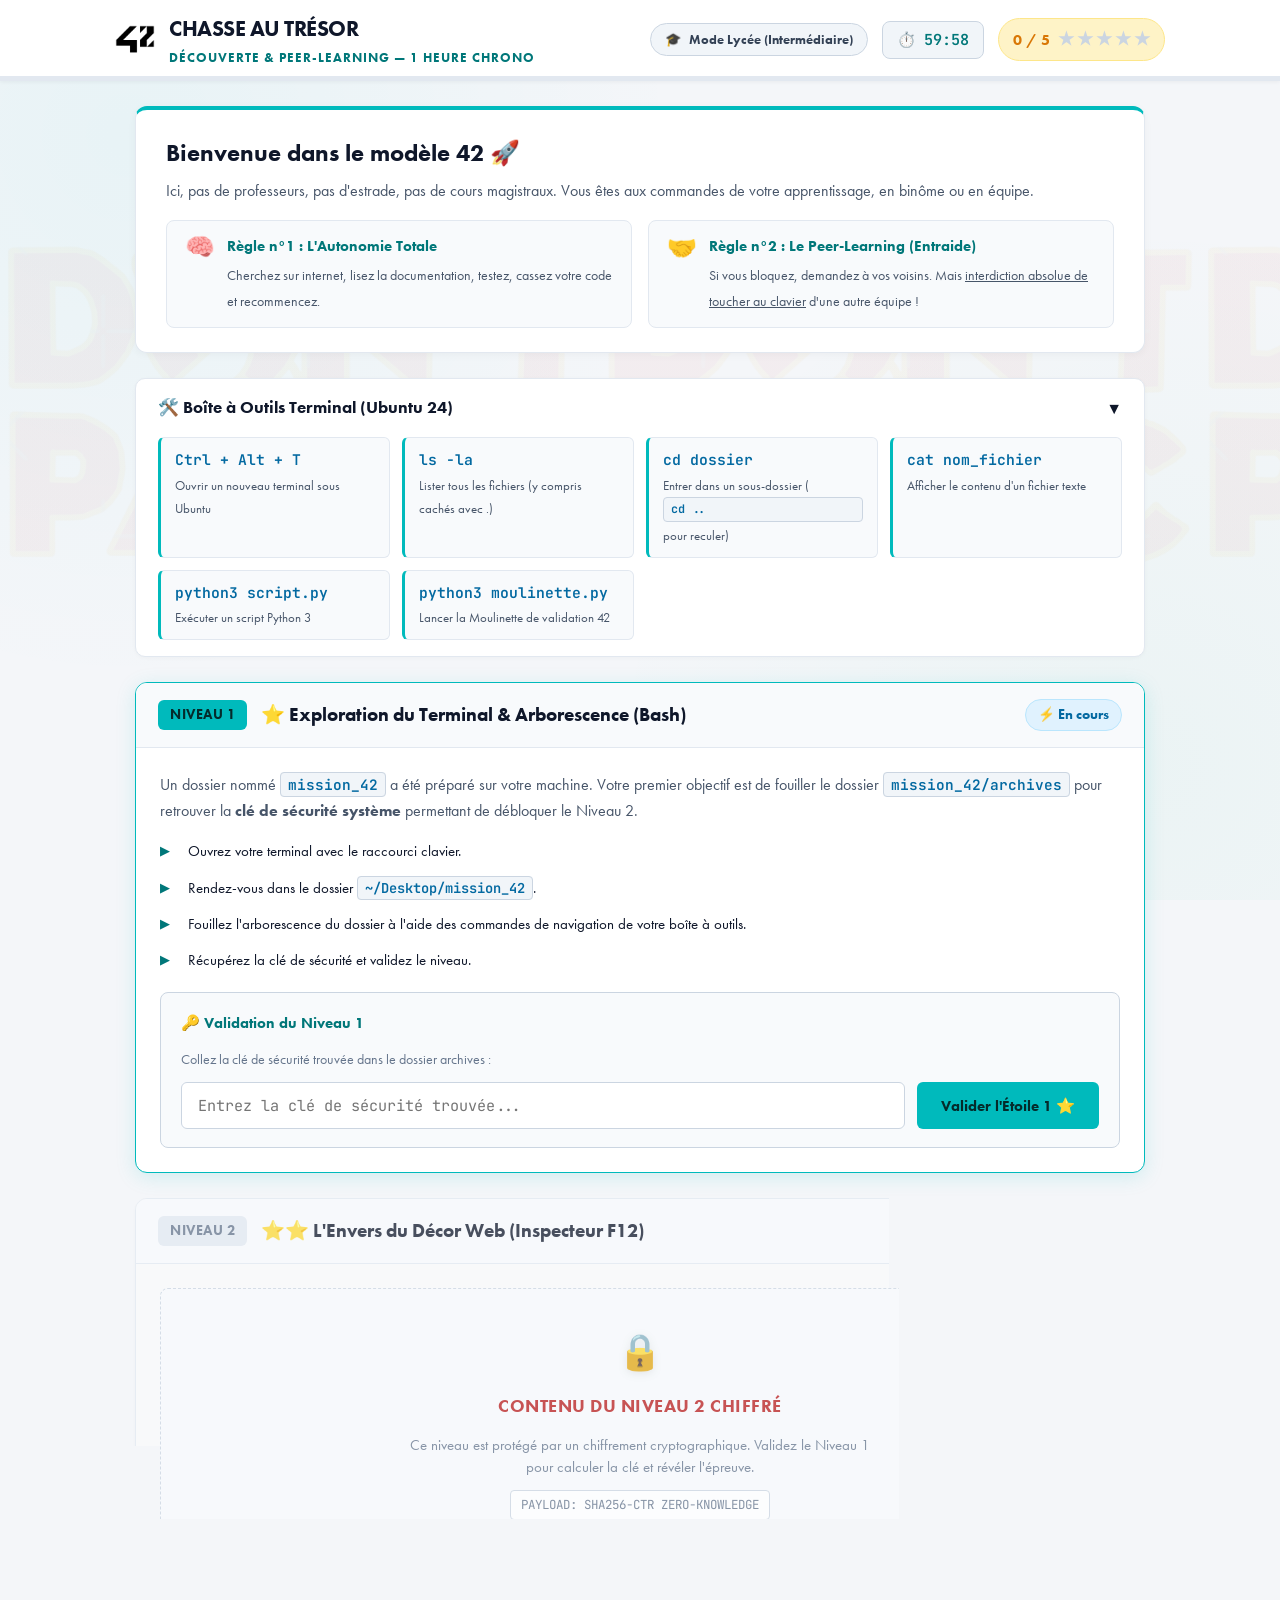
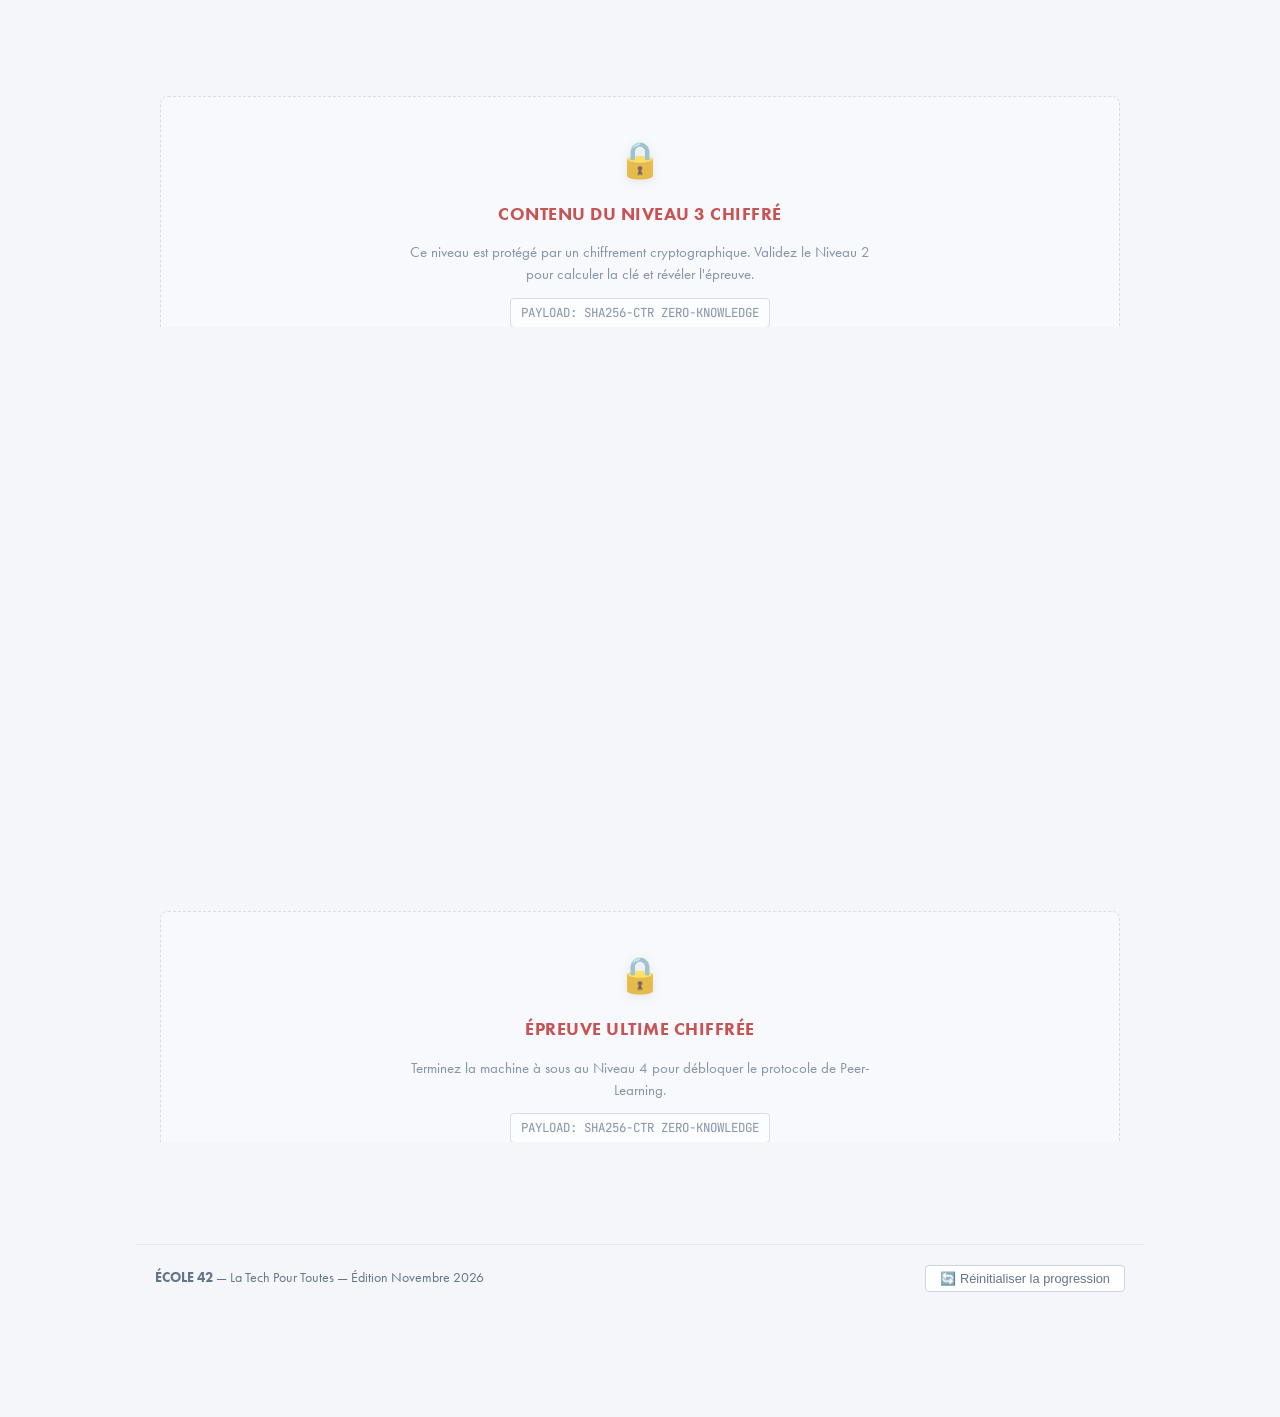
==== commit 0214c1bc: "fix: update workshop duration to 1h in README and decorrelate progress reset from countdown timer" ====
--- a/index.html
+++ b/index.html
@@ -1535,6 +1535,16 @@
                     if (data.mode && data.mode !== sessionData.difficultyMode) {
                         applyDifficultyModeUI(data.mode);
                     }
+                    if (data.timer_epoch) {
+                        const lastEpoch = localStorage.getItem('42_last_timer_epoch');
+                        if (!lastEpoch) {
+                            localStorage.setItem('42_last_timer_epoch', String(data.timer_epoch));
+                        } else if (lastEpoch !== String(data.timer_epoch)) {
+                            localStorage.setItem('42_last_timer_epoch', String(data.timer_epoch));
+                            localStorage.setItem(TIMER_STORAGE_KEY, (Date.now() + (DEFAULT_DURATION_SEC * 1000)).toString());
+                            startTimer();
+                        }
+                    }
                 }
             } catch (e) {}
         }
@@ -1909,50 +1919,52 @@
             }
         }
 
-        // Chronomètre 60 minutes
-        let timeLeft = 60 * 60;
+        // Chronomètre 60 minutes (décorrélé de la réinitialisation de progression)
+        const TIMER_STORAGE_KEY = '42_workshop_timer_end';
+        const DEFAULT_DURATION_SEC = 60 * 60; // 60 minutes
+
+        function getRemainingSeconds() {
+            let endTime = localStorage.getItem(TIMER_STORAGE_KEY);
+            if (!endTime) {
+                endTime = Date.now() + (DEFAULT_DURATION_SEC * 1000);
+                localStorage.setItem(TIMER_STORAGE_KEY, endTime.toString());
+            }
+            const remaining = Math.max(0, Math.floor((parseInt(endTime, 10) - Date.now()) / 1000));
+            return remaining;
+        }
+
         let timerInterval = null;
-        let isRunning = false;
-
-        function updateTimerDisplay() {
-            const mins = Math.floor(timeLeft / 60);
-            const secs = timeLeft % 60;
-            document.getElementById('timer-display').innerText = 
-                `${mins.toString().padStart(2, '0')}:${secs.toString().padStart(2, '0')}`;
-        }
-
-        function toggleTimer() {
-            const btn = document.getElementById('timer-toggle-btn');
-            if (isRunning) {
-                clearInterval(timerInterval);
-                isRunning = false;
-                if (btn) btn.innerText = '▶';
-            } else {
-                timerInterval = setInterval(() => {
-                    if (timeLeft > 0) {
-                        timeLeft--;
-                        updateTimerDisplay();
-                    } else {
-                        clearInterval(timerInterval);
-                        isRunning = false;
-                        if (btn) btn.innerText = '▶';
-                        alert("⏱️ Fin des 60 minutes ! Rassemblement pour le débrief !");
-                    }
-                }, 1000);
-                isRunning = true;
-                if (btn) btn.innerText = '⏸';
+
+        function updateTimerDisplay(seconds) {
+            const mins = Math.floor(seconds / 60);
+            const secs = seconds % 60;
+            const el = document.getElementById('timer-display');
+            if (el) {
+                el.innerText = `${mins.toString().padStart(2, '0')}:${secs.toString().padStart(2, '0')}`;
             }
         }
 
         function startTimer() {
-            updateTimerDisplay();
-            toggleTimer();
-        }
-
-        function resetTimer() {
-            timeLeft = 60 * 60;
-            updateTimerDisplay();
-        }
+            updateTimerDisplay(getRemainingSeconds());
+
+            if (timerInterval) clearInterval(timerInterval);
+
+            timerInterval = setInterval(() => {
+                const rem = getRemainingSeconds();
+                updateTimerDisplay(rem);
+                if (rem <= 0) {
+                    clearInterval(timerInterval);
+                    timerInterval = null;
+                    alert("⏱️ Fin des 60 minutes ! Rassemblement pour le débrief !");
+                }
+            }, 1000);
+        }
+
+        // Fonction globale si un animateur souhaite explicitement remettre le chrono à 60:00
+        window.resetWorkshopTimer = function() {
+            localStorage.setItem(TIMER_STORAGE_KEY, (Date.now() + (DEFAULT_DURATION_SEC * 1000)).toString());
+            startTimer();
+        };
 
         // Audio synthétisé
         function playAudioTone(freq, duration, type = 'sine') {
